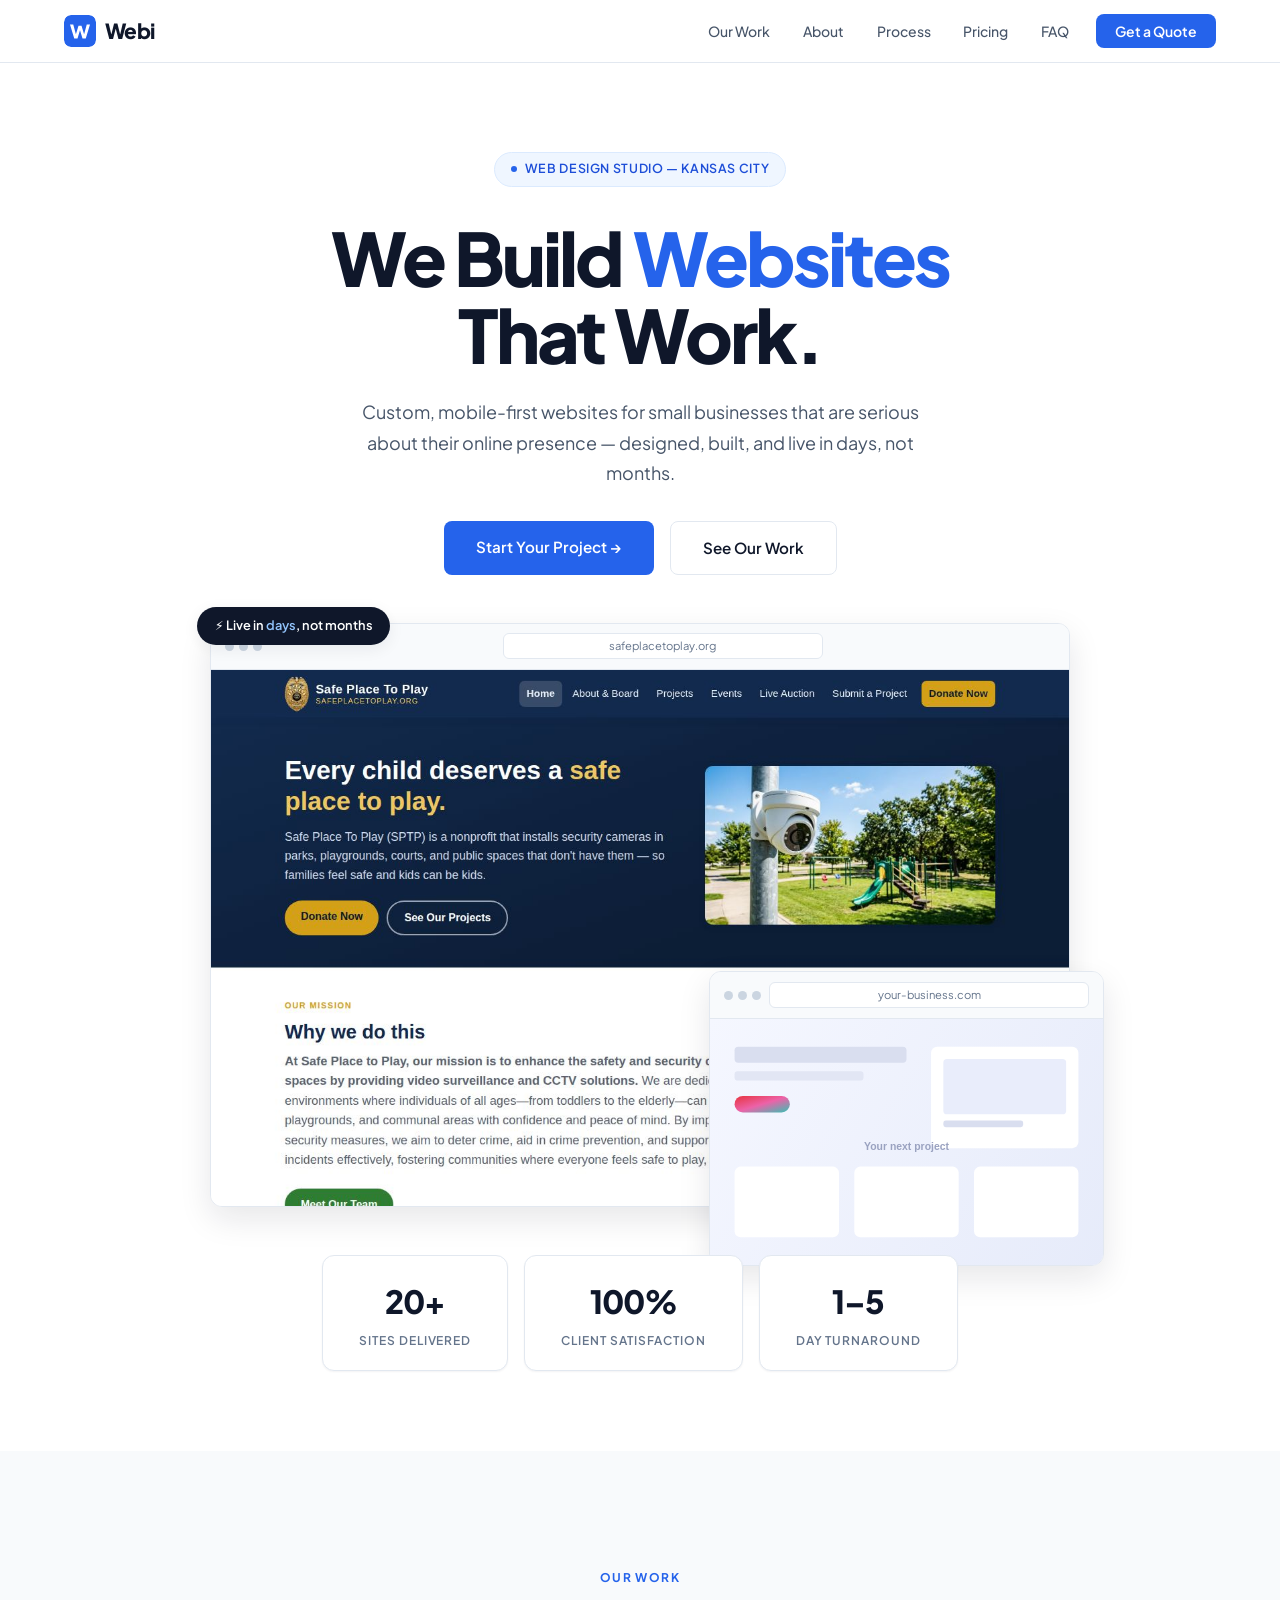
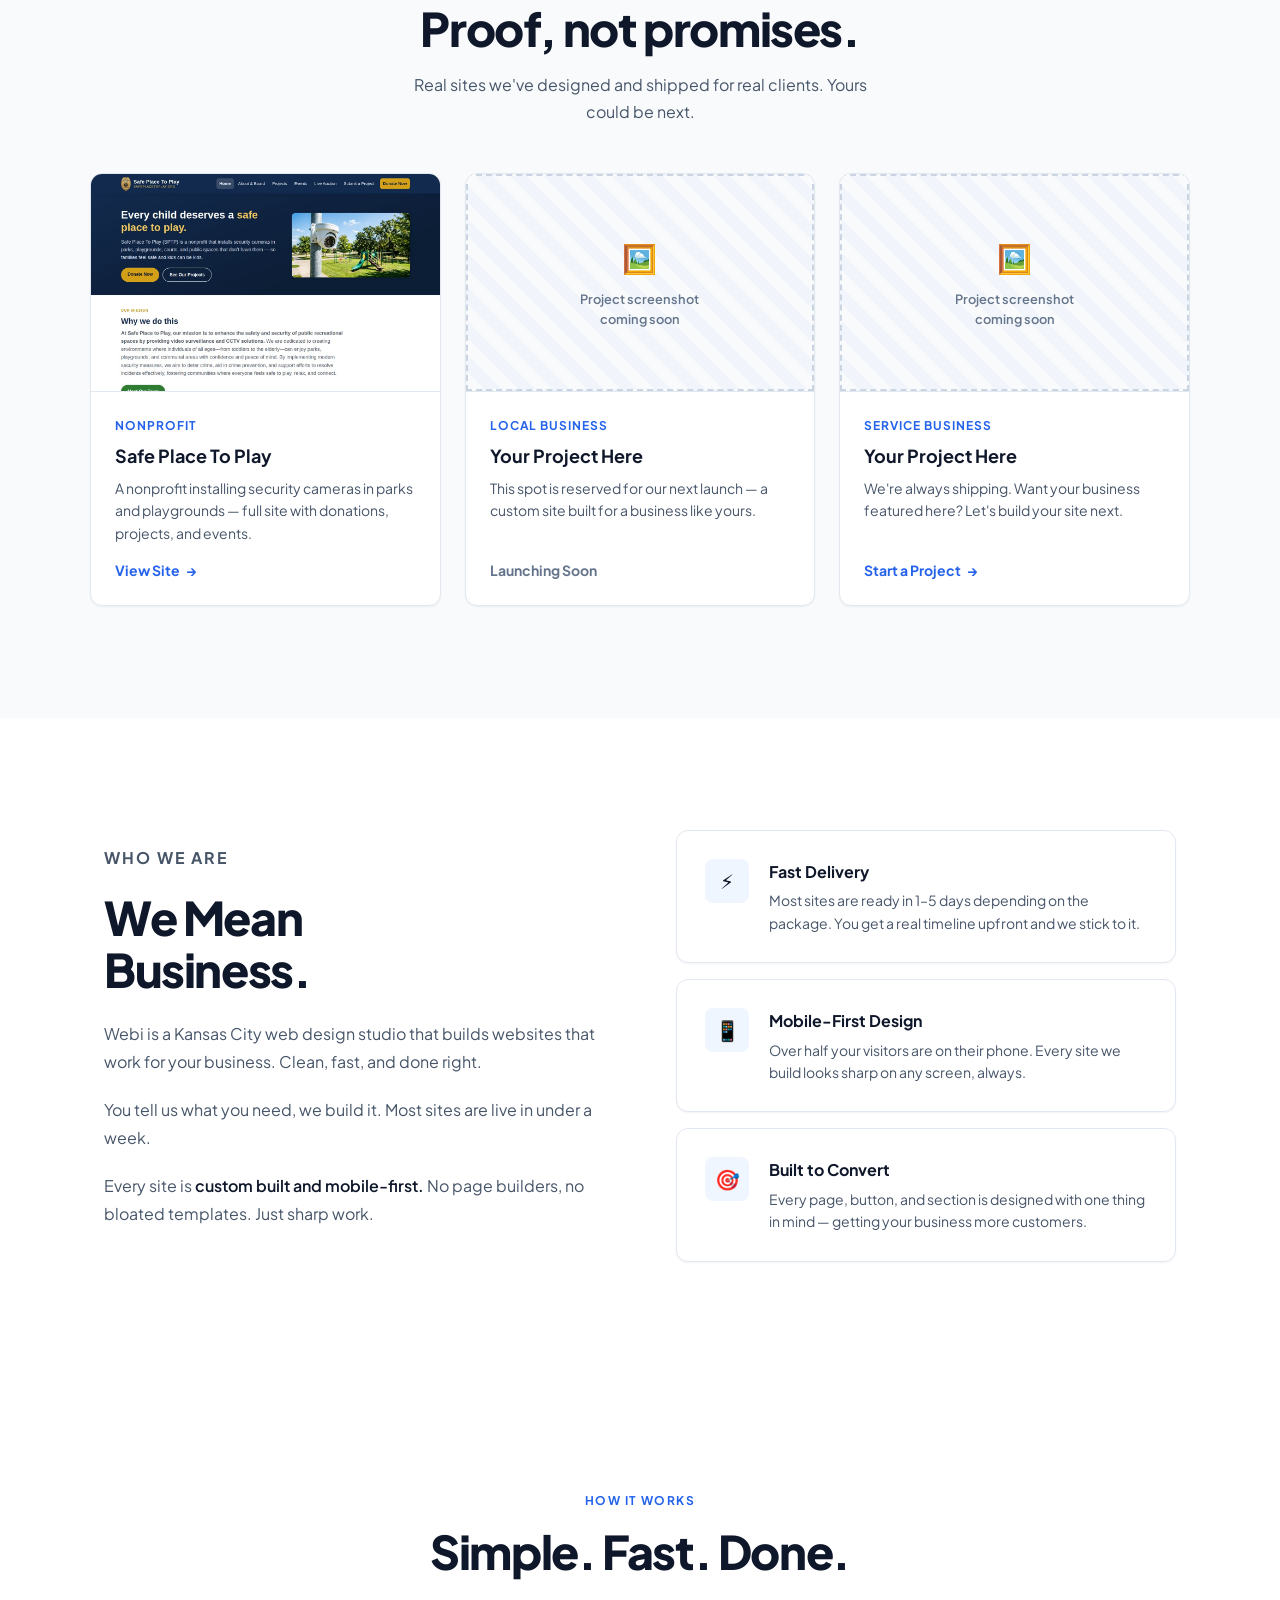
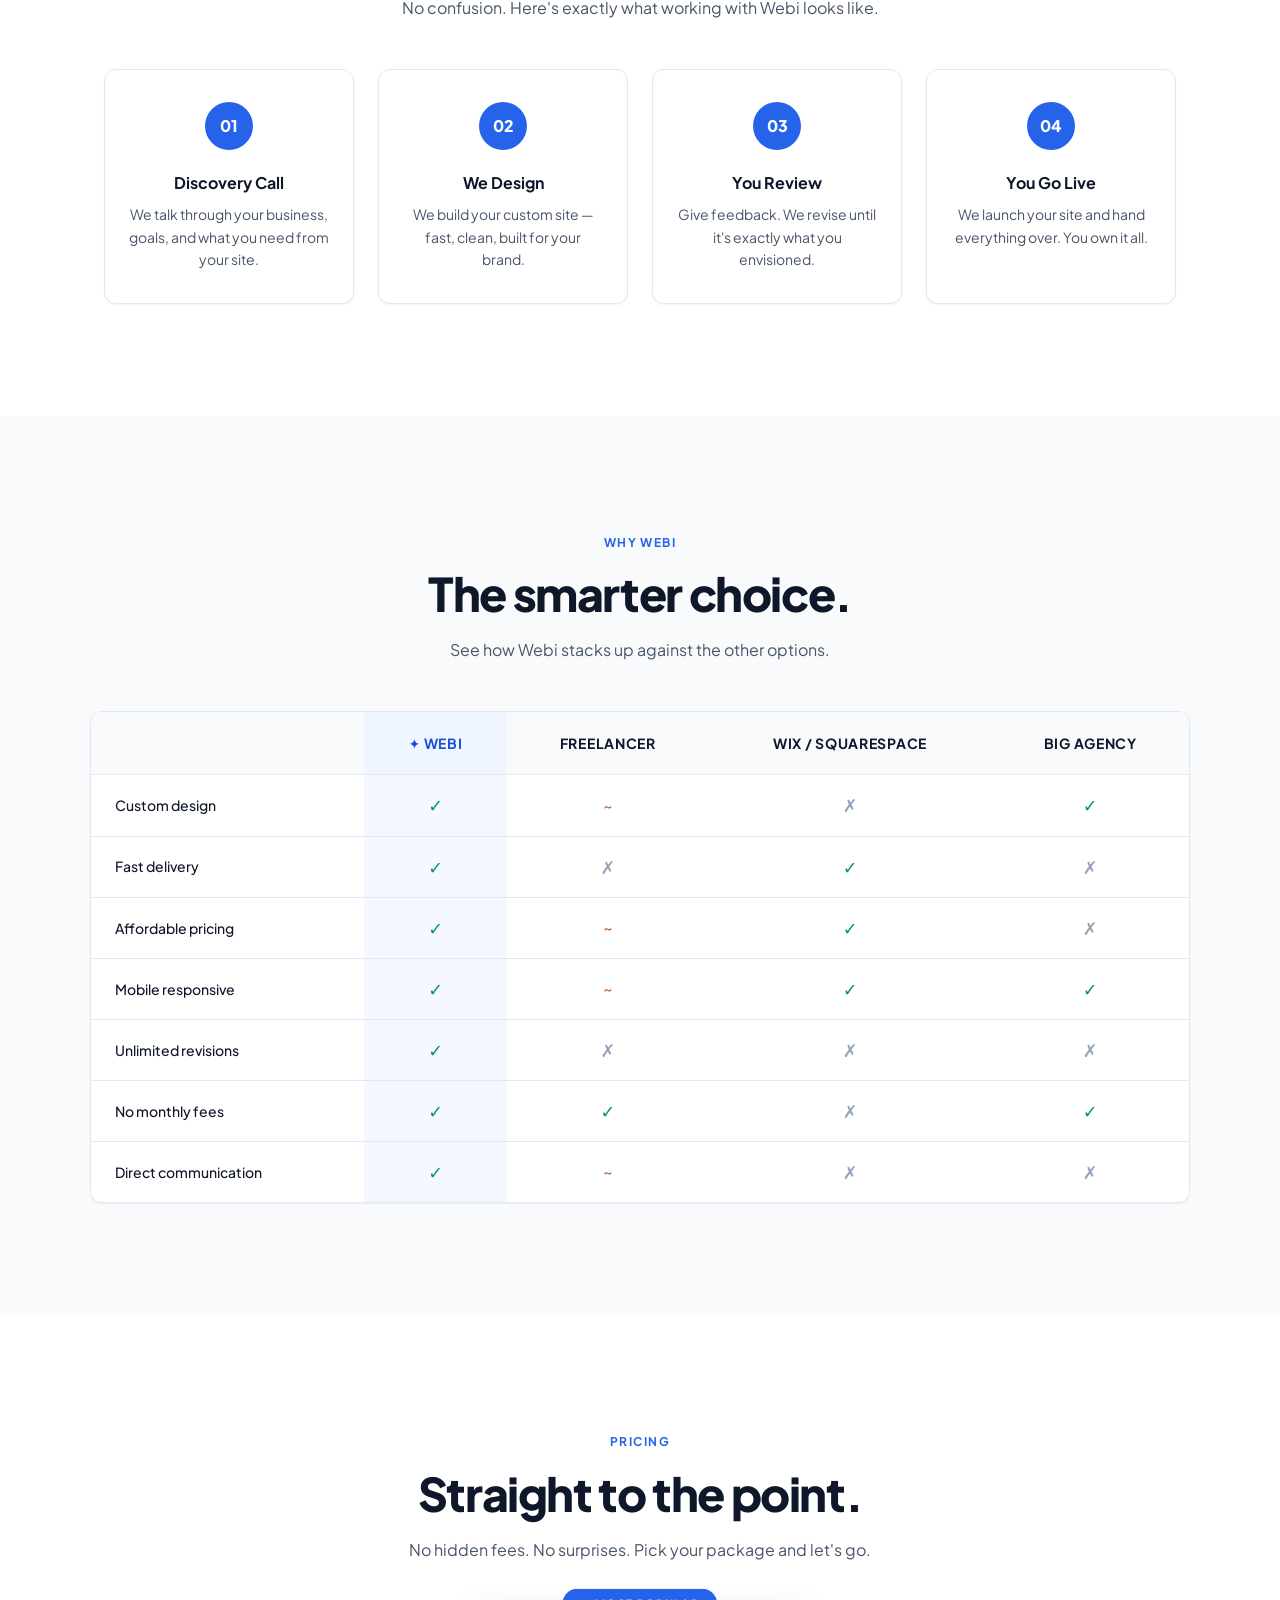
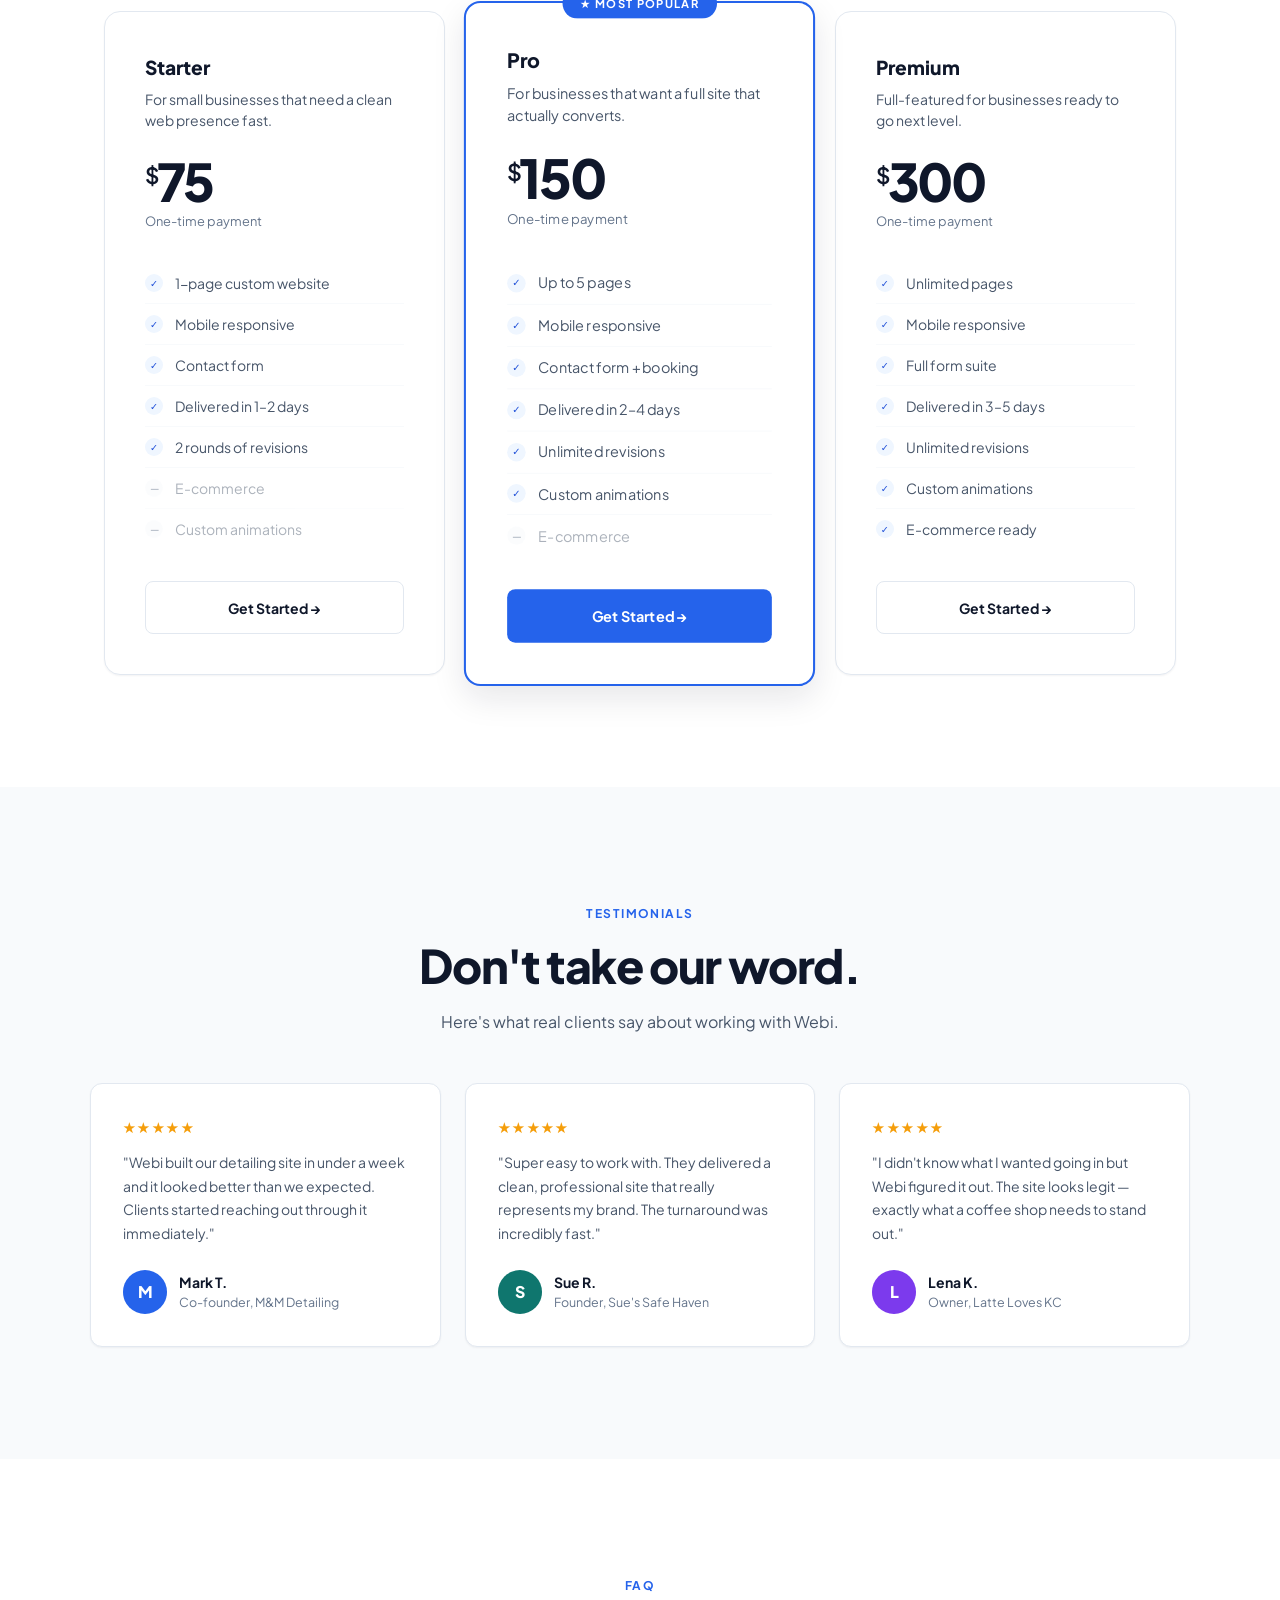
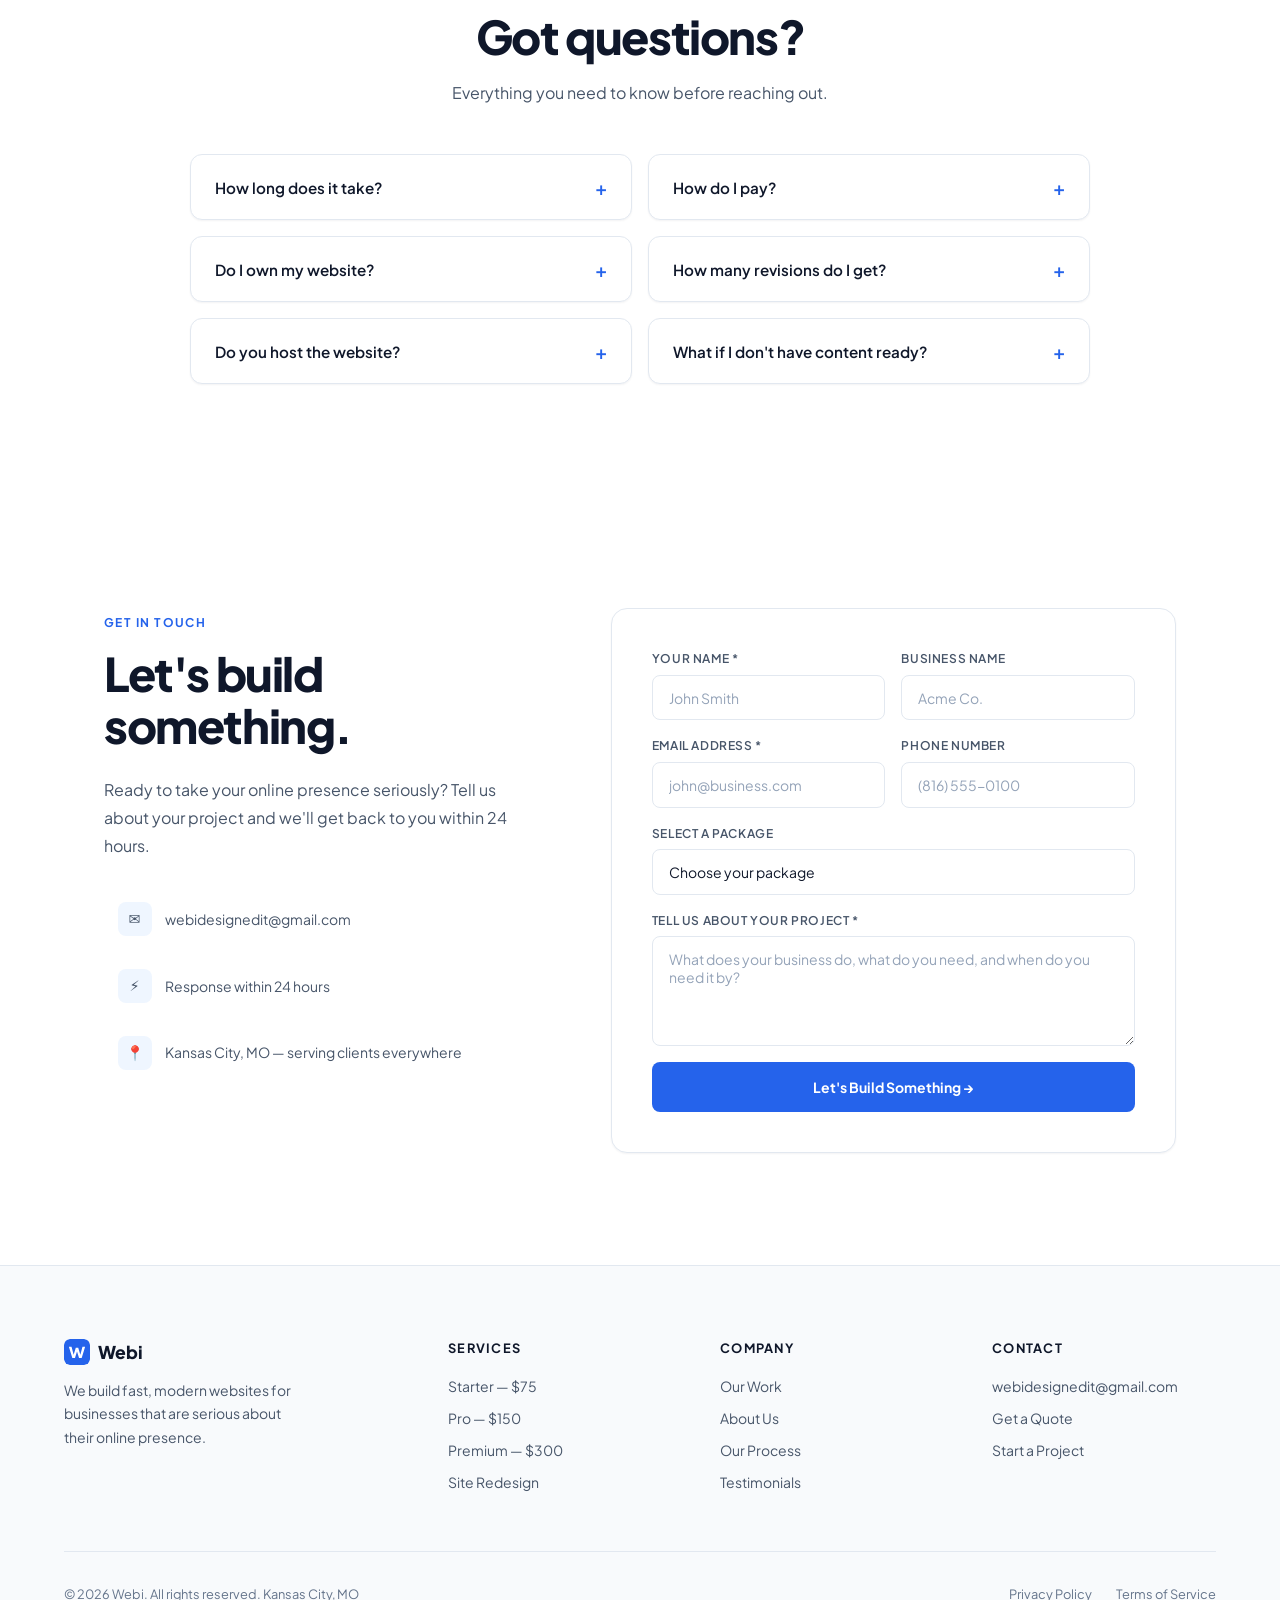
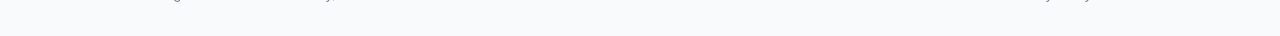
==== index.html @ 4ece7ce5 "Reskin: clean minimal light theme with blue accent Replace the pastel glassmorphism look per owner f" ====
<!DOCTYPE html>
<html lang="en">
<head>
<meta charset="UTF-8">
<meta name="viewport" content="width=device-width, initial-scale=1.0">
<title>Webi — Kansas City Web Design | Custom Websites in Days, Not Months</title>
<meta name="description" content="Webi builds fast, custom, mobile-first websites for small businesses. Kansas City based, serving clients everywhere. Sites from $75, delivered in as little as 1–2 days.">
<link rel="canonical" href="https://webi.it.com/">

<!-- Open Graph -->
<meta property="og:type" content="website">
<meta property="og:site_name" content="Webi">
<meta property="og:title" content="Webi — Kansas City Web Design">
<meta property="og:description" content="Fast, custom, mobile-first websites for small businesses. Delivered in days, not months.">
<meta property="og:url" content="https://webi.it.com/">
<meta property="og:image" content="https://webi.it.com/assets/og-image.png">
<meta property="og:image:width" content="1200">
<meta property="og:image:height" content="630">

<!-- Twitter -->
<meta name="twitter:card" content="summary_large_image">
<meta name="twitter:title" content="Webi — Kansas City Web Design">
<meta name="twitter:description" content="Fast, custom, mobile-first websites for small businesses. Delivered in days, not months.">
<meta name="twitter:image" content="https://webi.it.com/assets/og-image.png">

<meta name="theme-color" content="#2563eb">
<link rel="icon" type="image/svg+xml" href="assets/favicon.svg">
<link rel="apple-touch-icon" href="assets/apple-touch-icon.png">

<link rel="preconnect" href="https://fonts.googleapis.com">
<link rel="preconnect" href="https://fonts.gstatic.com" crossorigin>
<link href="https://fonts.googleapis.com/css2?family=Plus+Jakarta+Sans:wght@400;500;600;700;800&display=swap" rel="stylesheet">
<link rel="stylesheet" href="css/style.css?v=3.0.0">

<script type="application/ld+json">
{
  "@context": "https://schema.org",
  "@type": "ProfessionalService",
  "name": "Webi",
  "description": "Custom web design for small businesses. Fast, mobile-first websites delivered in days.",
  "url": "https://webi.it.com",
  "email": "webidesignedit@gmail.com",
  "address": { "@type": "PostalAddress", "addressLocality": "Kansas City", "addressRegion": "MO", "addressCountry": "US" },
  "priceRange": "$75–$300"
}
</script>
</head>
<body>
<a class="skip-link" href="#main">Skip to content</a>

<nav aria-label="Main navigation">
  <a href="#" class="nav-logo-wrap" aria-label="Webi — home">
    <img src="assets/favicon.svg" alt="" class="nav-logo-icon" width="34" height="34">
    <span class="nav-logo-text">Webi</span>
  </a>
  <button class="nav-toggle" aria-expanded="false" aria-controls="nav-links" aria-label="Toggle menu">
    <span></span><span></span><span></span>
  </button>
  <ul class="nav-links" id="nav-links">
    <li><a href="#work">Our Work</a></li>
    <li><a href="#about">About</a></li>
    <li><a href="#process">Process</a></li>
    <li><a href="#pricing">Pricing</a></li>
    <li><a href="#faq">FAQ</a></li>
    <li><a href="#contact" class="nav-cta">Get a Quote</a></li>
  </ul>
</nav>

<main id="main">
<section class="hero container">
  <p class="hero-eyebrow"><span class="eyebrow-dot" aria-hidden="true"></span>Web Design Studio — Kansas City</p>
  <h1>We Build <span class="gradient-text">Websites</span><br>That Work.</h1>
  <p class="hero-sub">Custom, mobile-first websites for small businesses that are serious about their online presence — designed, built, and live in days, not months.</p>
  <div class="hero-actions">
    <a href="#contact" class="btn-gradient">Start Your Project →</a>
    <a href="#work" class="btn-glass">See Our Work</a>
  </div>

  <div class="hero-visual">
    <span class="hero-chip">⚡ Live in <span class="chip-accent">days</span>, not months</span>
    <div class="browser-frame">
      <div class="browser-bar" aria-hidden="true">
        <div class="browser-dots"><span></span><span></span><span></span></div>
        <div class="browser-url">safeplacetoplay.org</div>
      </div>
      <img src="assets/work-safeplacetoplay.jpg" alt="Homepage of safeplacetoplay.org, a nonprofit website designed by Webi" width="1280" height="800" fetchpriority="high">
    </div>
    <div class="hero-frame-back" aria-hidden="true">
      <div class="browser-frame">
        <div class="browser-bar">
          <div class="browser-dots"><span></span><span></span><span></span></div>
          <div class="browser-url">your-business.com</div>
        </div>
        <!-- PLACEHOLDER: replace with a screenshot of another site you built (assets/work-2.jpg) -->
        <img src="assets/work-placeholder.svg" alt="" width="1280" height="800">
      </div>
    </div>
  </div>

  <div class="hero-stats">
    <div class="stat-glass glass-card"><div class="stat-num" data-target="20" data-suffix="+">20+</div><div class="stat-label">Sites Delivered</div></div>
    <div class="stat-glass glass-card"><div class="stat-num" data-target="100" data-suffix="%">100%</div><div class="stat-label">Client Satisfaction</div></div>
    <div class="stat-glass glass-card"><div class="stat-num" data-target="5" data-prefix="1–" data-suffix="">1–5</div><div class="stat-label">Day Turnaround</div></div>
  </div>
</section>

<section class="container" id="work">
  <div class="section-head reveal">
    <p class="section-tag">Our Work</p>
    <h2 class="section-title">Proof, not promises.</h2>
    <p class="section-sub">Real sites we've designed and shipped for real clients. Yours could be next.</p>
  </div>
  <div class="work-grid">
    <article class="work-card glass-card reveal">
      <div class="work-thumb">
        <img src="assets/work-safeplacetoplay.jpg" alt="Screenshot of the Safe Place To Play homepage" loading="lazy" width="1280" height="800">
      </div>
      <div class="work-body">
        <p class="work-type">Nonprofit</p>
        <h3 class="work-name">Safe Place To Play</h3>
        <p class="work-desc">A nonprofit installing security cameras in parks and playgrounds — full site with donations, projects, and events.</p>
        <a class="work-link" href="https://safeplacetoplay.org" target="_blank" rel="noopener">View Site <span aria-hidden="true">→</span></a>
      </div>
    </article>

    <!-- ============================================================
         PLACEHOLDER PROJECT CARD #1
         To publish: 1) save a screenshot as assets/work-2.jpg
                     2) swap the .work-thumb-placeholder div for:
                        <img src="assets/work-2.jpg" alt="Screenshot of PROJECT NAME homepage" loading="lazy">
                     3) fill in the name, description, and link below
         ============================================================ -->
    <article class="work-card glass-card reveal reveal-delay-1">
      <div class="work-thumb">
        <div class="work-thumb-placeholder">
          <span class="ph-icon" aria-hidden="true">🖼️</span>
          <span>Project screenshot<br>coming soon</span>
        </div>
      </div>
      <div class="work-body">
        <p class="work-type">Local Business</p>
        <h3 class="work-name">Your Project Here</h3>
        <p class="work-desc">This spot is reserved for our next launch — a custom site built for a business like yours.</p>
        <span class="work-link disabled">Launching Soon</span>
      </div>
    </article>

    <!-- ============================================================
         PLACEHOLDER PROJECT CARD #2 — same steps as above (assets/work-3.jpg)
         ============================================================ -->
    <article class="work-card glass-card reveal reveal-delay-2">
      <div class="work-thumb">
        <div class="work-thumb-placeholder">
          <span class="ph-icon" aria-hidden="true">🖼️</span>
          <span>Project screenshot<br>coming soon</span>
        </div>
      </div>
      <div class="work-body">
        <p class="work-type">Service Business</p>
        <h3 class="work-name">Your Project Here</h3>
        <p class="work-desc">We're always shipping. Want your business featured here? Let's build your site next.</p>
        <a class="work-link" href="#contact">Start a Project <span aria-hidden="true">→</span></a>
      </div>
    </article>
  </div>
</section>

<section class="container" id="about">
  <div class="about-grid">
    <div class="about-text reveal">
      <div class="section-head-left">
        <p class="section-tag">Who We Are</p>
        <h2 class="section-title">We Mean<br>Business.</h2>
      </div>
      <p>Webi is a Kansas City web design studio that builds websites that work for your business. Clean, fast, and done right.</p>
      <p>You tell us what you need, we build it. Most sites are live in under a week.</p>
      <p>Every site is <strong>custom built and mobile-first.</strong> No page builders, no bloated templates. Just sharp work.</p>
    </div>
    <div class="about-cards">
      <div class="about-card glass-card reveal">
        <div class="about-card-icon icon-red" aria-hidden="true">⚡</div>
        <div><h3>Fast Delivery</h3><p>Most sites are ready in 1–5 days depending on the package. You get a real timeline upfront and we stick to it.</p></div>
      </div>
      <div class="about-card glass-card reveal reveal-delay-1">
        <div class="about-card-icon icon-teal" aria-hidden="true">📱</div>
        <div><h3>Mobile-First Design</h3><p>Over half your visitors are on their phone. Every site we build looks sharp on any screen, always.</p></div>
      </div>
      <div class="about-card glass-card reveal reveal-delay-2">
        <div class="about-card-icon icon-pink" aria-hidden="true">🎯</div>
        <div><h3>Built to Convert</h3><p>Every page, button, and section is designed with one thing in mind — getting your business more customers.</p></div>
      </div>
    </div>
  </div>
</section>

<section class="container" id="process">
  <div class="section-head reveal">
    <p class="section-tag">How It Works</p>
    <h2 class="section-title">Simple. Fast. Done.</h2>
    <p class="section-sub">No confusion. Here's exactly what working with Webi looks like.</p>
  </div>
  <div class="process-steps">
    <div class="process-step glass-card reveal"><div class="process-num" aria-hidden="true">01</div><h3>Discovery Call</h3><p>We talk through your business, goals, and what you need from your site.</p></div>
    <div class="process-step glass-card reveal reveal-delay-1"><div class="process-num" aria-hidden="true">02</div><h3>We Design</h3><p>We build your custom site — fast, clean, built for your brand.</p></div>
    <div class="process-step glass-card reveal reveal-delay-2"><div class="process-num" aria-hidden="true">03</div><h3>You Review</h3><p>Give feedback. We revise until it's exactly what you envisioned.</p></div>
    <div class="process-step glass-card reveal reveal-delay-3"><div class="process-num" aria-hidden="true">04</div><h3>You Go Live</h3><p>We launch your site and hand everything over. You own it all.</p></div>
  </div>
</section>

<section class="container" id="why">
  <div class="section-head reveal">
    <p class="section-tag">Why Webi</p>
    <h2 class="section-title">The smarter choice.</h2>
    <p class="section-sub">See how Webi stacks up against the other options.</p>
  </div>
  <div class="why-table-wrap glass-card reveal">
    <table class="why-table">
      <caption class="visually-hidden">Comparison of Webi against freelancers, website builders, and big agencies</caption>
      <thead><tr><th scope="col"><span class="visually-hidden">Feature</span></th><th scope="col" class="highlight">✦ Webi</th><th scope="col">Freelancer</th><th scope="col">Wix / Squarespace</th><th scope="col">Big Agency</th></tr></thead>
      <tbody>
        <tr><td>Custom design</td><td class="highlight"><span class="check-yes" aria-label="Yes">✓</span></td><td><span class="check-maybe" aria-label="Sometimes">~</span></td><td><span class="check-no" aria-label="No">✗</span></td><td><span class="check-yes" aria-label="Yes">✓</span></td></tr>
        <tr><td>Fast delivery</td><td class="highlight"><span class="check-yes" aria-label="Yes">✓</span></td><td><span class="check-no" aria-label="No">✗</span></td><td><span class="check-yes" aria-label="Yes">✓</span></td><td><span class="check-no" aria-label="No">✗</span></td></tr>
        <tr><td>Affordable pricing</td><td class="highlight"><span class="check-yes" aria-label="Yes">✓</span></td><td><span class="check-maybe" aria-label="Sometimes">~</span></td><td><span class="check-yes" aria-label="Yes">✓</span></td><td><span class="check-no" aria-label="No">✗</span></td></tr>
        <tr><td>Mobile responsive</td><td class="highlight"><span class="check-yes" aria-label="Yes">✓</span></td><td><span class="check-maybe" aria-label="Sometimes">~</span></td><td><span class="check-yes" aria-label="Yes">✓</span></td><td><span class="check-yes" aria-label="Yes">✓</span></td></tr>
        <tr><td>Unlimited revisions</td><td class="highlight"><span class="check-yes" aria-label="Yes">✓</span></td><td><span class="check-no" aria-label="No">✗</span></td><td><span class="check-no" aria-label="No">✗</span></td><td><span class="check-no" aria-label="No">✗</span></td></tr>
        <tr><td>No monthly fees</td><td class="highlight"><span class="check-yes" aria-label="Yes">✓</span></td><td><span class="check-yes" aria-label="Yes">✓</span></td><td><span class="check-no" aria-label="No">✗</span></td><td><span class="check-yes" aria-label="Yes">✓</span></td></tr>
        <tr><td>Direct communication</td><td class="highlight"><span class="check-yes" aria-label="Yes">✓</span></td><td><span class="check-maybe" aria-label="Sometimes">~</span></td><td><span class="check-no" aria-label="No">✗</span></td><td><span class="check-no" aria-label="No">✗</span></td></tr>
      </tbody>
    </table>
  </div>
</section>

<section class="container" id="pricing">
  <div class="section-head reveal">
    <p class="section-tag">Pricing</p>
    <h2 class="section-title">Straight to the point.</h2>
    <p class="section-sub">No hidden fees. No surprises. Pick your package and let's go.</p>
  </div>
  <div class="pricing-grid">
    <div class="pricing-card glass-card reveal">
      <h3 class="pricing-name">Starter</h3>
      <p class="pricing-desc">For small businesses that need a clean web presence fast.</p>
      <div class="pricing-price"><sup>$</sup>75</div>
      <div class="pricing-billing">One-time payment</div>
      <ul class="pricing-features">
        <li><span class="check" aria-hidden="true">✓</span>1-page custom website</li>
        <li><span class="check" aria-hidden="true">✓</span>Mobile responsive</li>
        <li><span class="check" aria-hidden="true">✓</span>Contact form</li>
        <li><span class="check" aria-hidden="true">✓</span>Delivered in 1–2 days</li>
        <li><span class="check" aria-hidden="true">✓</span>2 rounds of revisions</li>
        <li class="dim"><span class="check" aria-hidden="true">—</span>E-commerce</li>
        <li class="dim"><span class="check" aria-hidden="true">—</span>Custom animations</li>
      </ul>
      <a href="#contact" class="pricing-btn pricing-btn-outline">Get Started →</a>
    </div>
    <div class="pricing-card featured glass-card reveal reveal-delay-1">
      <div class="pricing-badge">★ Most Popular</div>
      <h3 class="pricing-name">Pro</h3>
      <p class="pricing-desc">For businesses that want a full site that actually converts.</p>
      <div class="pricing-price"><sup>$</sup>150</div>
      <div class="pricing-billing">One-time payment</div>
      <ul class="pricing-features">
        <li><span class="check" aria-hidden="true">✓</span>Up to 5 pages</li>
        <li><span class="check" aria-hidden="true">✓</span>Mobile responsive</li>
        <li><span class="check" aria-hidden="true">✓</span>Contact form + booking</li>
        <li><span class="check" aria-hidden="true">✓</span>Delivered in 2–4 days</li>
        <li><span class="check" aria-hidden="true">✓</span>Unlimited revisions</li>
        <li><span class="check" aria-hidden="true">✓</span>Custom animations</li>
        <li class="dim"><span class="check" aria-hidden="true">—</span>E-commerce</li>
      </ul>
      <a href="#contact" class="pricing-btn pricing-btn-filled">Get Started →</a>
    </div>
    <div class="pricing-card glass-card reveal reveal-delay-2">
      <h3 class="pricing-name">Premium</h3>
      <p class="pricing-desc">Full-featured for businesses ready to go next level.</p>
      <div class="pricing-price"><sup>$</sup>300</div>
      <div class="pricing-billing">One-time payment</div>
      <ul class="pricing-features">
        <li><span class="check" aria-hidden="true">✓</span>Unlimited pages</li>
        <li><span class="check" aria-hidden="true">✓</span>Mobile responsive</li>
        <li><span class="check" aria-hidden="true">✓</span>Full form suite</li>
        <li><span class="check" aria-hidden="true">✓</span>Delivered in 3–5 days</li>
        <li><span class="check" aria-hidden="true">✓</span>Unlimited revisions</li>
        <li><span class="check" aria-hidden="true">✓</span>Custom animations</li>
        <li><span class="check" aria-hidden="true">✓</span>E-commerce ready</li>
      </ul>
      <a href="#contact" class="pricing-btn pricing-btn-outline">Get Started →</a>
    </div>
  </div>
</section>

<section class="container" id="testimonials">
  <div class="section-head reveal">
    <p class="section-tag">Testimonials</p>
    <h2 class="section-title">Don't take our word.</h2>
    <p class="section-sub">Here's what real clients say about working with Webi.</p>
  </div>
  <div class="testimonials-grid">
    <figure class="testimonial-card glass-card reveal">
      <div class="stars" aria-label="5 out of 5 stars"><span class="star" aria-hidden="true">★★★★★</span></div>
      <blockquote class="testimonial-text">"Webi built our detailing site in under a week and it looked better than we expected. Clients started reaching out through it immediately."</blockquote>
      <figcaption class="testimonial-author">
        <div class="t-avatar av-1" aria-hidden="true">M</div>
        <div><div class="t-name">Mark T.</div><div class="t-role">Co-founder, M&amp;M Detailing</div></div>
      </figcaption>
    </figure>
    <figure class="testimonial-card glass-card reveal reveal-delay-1">
      <div class="stars" aria-label="5 out of 5 stars"><span class="star" aria-hidden="true">★★★★★</span></div>
      <blockquote class="testimonial-text">"Super easy to work with. They delivered a clean, professional site that really represents my brand. The turnaround was incredibly fast."</blockquote>
      <figcaption class="testimonial-author">
        <div class="t-avatar av-2" aria-hidden="true">S</div>
        <div><div class="t-name">Sue R.</div><div class="t-role">Founder, Sue's Safe Haven</div></div>
      </figcaption>
    </figure>
    <figure class="testimonial-card glass-card reveal reveal-delay-2">
      <div class="stars" aria-label="5 out of 5 stars"><span class="star" aria-hidden="true">★★★★★</span></div>
      <blockquote class="testimonial-text">"I didn't know what I wanted going in but Webi figured it out. The site looks legit — exactly what a coffee shop needs to stand out."</blockquote>
      <figcaption class="testimonial-author">
        <div class="t-avatar av-3" aria-hidden="true">L</div>
        <div><div class="t-name">Lena K.</div><div class="t-role">Owner, Latte Loves KC</div></div>
      </figcaption>
    </figure>
  </div>
</section>

<section class="faq container" id="faq">
  <div class="section-head reveal">
    <p class="section-tag">FAQ</p>
    <h2 class="section-title">Got questions?</h2>
    <p class="section-sub">Everything you need to know before reaching out.</p>
  </div>
  <div class="faq-grid">
    <div class="faq-item glass-card reveal">
      <button class="faq-q" aria-expanded="false">How long does it take? <span class="faq-icon" aria-hidden="true">+</span></button>
      <div class="faq-a">Starter is done in 1–2 days, Pro in 2–4 days, and Premium in 3–5 days. Fast turnaround is one of the main reasons clients choose us.</div>
    </div>
    <div class="faq-item glass-card reveal">
      <button class="faq-q" aria-expanded="false">How do I pay? <span class="faq-icon" aria-hidden="true">+</span></button>
      <div class="faq-a">We accept all major cards, PayPal, Cash App, and Venmo. Payment is due upfront for Starter and split 50/50 for Pro and Premium packages.</div>
    </div>
    <div class="faq-item glass-card reveal">
      <button class="faq-q" aria-expanded="false">Do I own my website? <span class="faq-icon" aria-hidden="true">+</span></button>
      <div class="faq-a">Yes, 100%. Once delivered you own everything — the code, the domain, all of it. There are no ongoing fees from us unless you choose to add hosting support.</div>
    </div>
    <div class="faq-item glass-card reveal">
      <button class="faq-q" aria-expanded="false">How many revisions do I get? <span class="faq-icon" aria-hidden="true">+</span></button>
      <div class="faq-a">Starter includes 2 rounds of revisions. Pro and Premium include unlimited revisions until you're happy. We won't stop until it's exactly what you envisioned.</div>
    </div>
    <div class="faq-item glass-card reveal">
      <button class="faq-q" aria-expanded="false">Do you host the website? <span class="faq-icon" aria-hidden="true">+</span></button>
      <div class="faq-a">We don't host by default but we'll help you set up free hosting on GitHub Pages or Netlify. We can also manage hosting for you as an add-on service.</div>
    </div>
    <div class="faq-item glass-card reveal">
      <button class="faq-q" aria-expanded="false">What if I don't have content ready? <span class="faq-icon" aria-hidden="true">+</span></button>
      <div class="faq-a">No problem. We can write basic copy for your site as part of the project. Just tell us about your business and we'll handle the words.</div>
    </div>
  </div>
</section>

<section class="contact container" id="contact">
  <div class="contact-grid">
    <div class="contact-info reveal">
      <div class="section-head-left">
        <p class="section-tag">Get In Touch</p>
        <h2 class="section-title">Let's build<br>something.</h2>
      </div>
      <p>Ready to take your online presence seriously? Tell us about your project and we'll get back to you within 24 hours.</p>
      <a class="contact-detail" href="mailto:webidesignedit@gmail.com"><span class="contact-detail-icon" aria-hidden="true">✉️</span>webidesignedit@gmail.com</a>
      <div class="contact-detail"><span class="contact-detail-icon" aria-hidden="true">⚡</span>Response within 24 hours</div>
      <div class="contact-detail"><span class="contact-detail-icon" aria-hidden="true">📍</span>Kansas City, MO — serving clients everywhere</div>
    </div>
    <div class="form-glass-wrap glass-card reveal reveal-delay-1">
      <form class="form" id="contact-form" action="https://formsubmit.co/Ovomarcus08@gmail.com" method="POST" novalidate>
        <input type="hidden" name="_subject" value="New project inquiry — webi.it.com">
        <input type="hidden" name="_template" value="table">
        <input type="hidden" name="_captcha" value="false">
        <!-- Honeypot spam trap: hidden from humans, bots fill it in -->
        <div class="hp-field" aria-hidden="true">
          <label for="hp-input">Leave this field empty</label>
          <input type="text" name="_honey" id="hp-input" tabindex="-1" autocomplete="off">
        </div>
        <div class="form-row">
          <div class="form-group">
            <label for="f-name">Your Name *</label>
            <input type="text" id="f-name" name="name" placeholder="John Smith" autocomplete="name" required>
            <span class="form-error" role="alert"></span>
          </div>
          <div class="form-group">
            <label for="f-business">Business Name</label>
            <input type="text" id="f-business" name="business" placeholder="Acme Co." autocomplete="organization">
          </div>
        </div>
        <div class="form-row">
          <div class="form-group">
            <label for="f-email">Email Address *</label>
            <input type="email" id="f-email" name="email" placeholder="john@business.com" autocomplete="email" required>
            <span class="form-error" role="alert"></span>
          </div>
          <div class="form-group">
            <label for="f-phone">Phone Number</label>
            <input type="tel" id="f-phone" name="phone" placeholder="(816) 555-0100" autocomplete="tel">
          </div>
        </div>
        <div class="form-group">
          <label for="f-package">Select a package</label>
          <select id="f-package" name="package">
            <option value="" disabled selected>Choose your package</option>
            <option>Starter — $75</option>
            <option>Pro — $150</option>
            <option>Premium — $300</option>
            <option>Redesign Existing Site</option>
            <option>Not Sure Yet</option>
          </select>
        </div>
        <div class="form-group">
          <label for="f-message">Tell us about your project *</label>
          <textarea id="f-message" name="message" placeholder="What does your business do, what do you need, and when do you need it by?" required></textarea>
          <span class="form-error" role="alert"></span>
        </div>
        <div class="form-status" id="form-status" role="status" tabindex="-1"></div>
        <button type="submit" class="form-submit">Let's Build Something →</button>
      </form>
    </div>
  </div>
</section>
</main>

<footer>
  <div class="footer-inner">
    <div class="footer-grid">
      <div class="footer-brand">
        <a href="#" class="footer-logo-wrap" aria-label="Webi — back to top">
          <img src="assets/favicon.svg" alt="" class="footer-logo-icon" width="28" height="28">
          <span class="footer-logo-text">Webi</span>
        </a>
        <p>We build fast, modern websites for businesses that are serious about their online presence.</p>
      </div>
      <div class="footer-col">
        <h4>Services</h4>
        <a href="#pricing">Starter — $75</a>
        <a href="#pricing">Pro — $150</a>
        <a href="#pricing">Premium — $300</a>
        <a href="#contact">Site Redesign</a>
      </div>
      <div class="footer-col">
        <h4>Company</h4>
        <a href="#work">Our Work</a>
        <a href="#about">About Us</a>
        <a href="#process">Our Process</a>
        <a href="#testimonials">Testimonials</a>
      </div>
      <div class="footer-col">
        <h4>Contact</h4>
        <a href="mailto:webidesignedit@gmail.com">webidesignedit@gmail.com</a>
        <a href="#contact">Get a Quote</a>
        <a href="#contact">Start a Project</a>
      </div>
    </div>
    <div class="footer-bottom">
      <p>© 2026 Webi. All rights reserved. Kansas City, MO</p>
      <div class="footer-bottom-links">
        <a href="privacy.html">Privacy Policy</a>
        <a href="terms.html">Terms of Service</a>
      </div>
    </div>
  </div>
</footer>

<script src="js/main.js?v=3.0.0" defer></script>
</body>
</html>
---- css/style.css ----
/* ==========================================================================
   Webi — Design System & Site Styles
   Clean, minimal, light. One accent color, generous whitespace.
   ========================================================================== */

:root {
  /* Color palette */
  --primary: #2563eb;
  --primary-dark: #1d4ed8;
  --primary-tint: #eff6ff;
  --success: #059669;

  --bg: #ffffff;
  --bg-alt: #f8fafc;
  --surface: #ffffff;
  --border: #e2e8f0;
  --ink: #0f172a;
  --ink-soft: #475569;
  --ink-muted: #64748b;

  /* Type scale */
  --text-xs: 0.75rem;
  --text-sm: 0.875rem;
  --text-base: 1rem;
  --text-lg: 1.125rem;
  --text-xl: clamp(1.25rem, 2vw, 1.5rem);
  --text-2xl: clamp(1.75rem, 3vw, 2.25rem);
  --text-3xl: clamp(2rem, 4vw, 2.9rem);
  --text-hero: clamp(2.6rem, 6.5vw, 4.6rem);

  /* Spacing scale */
  --space-1: 0.25rem;
  --space-2: 0.5rem;
  --space-3: 1rem;
  --space-4: 1.5rem;
  --space-5: 2rem;
  --space-6: 3rem;
  --space-7: 4.5rem;
  --space-8: 7rem;

  /* Radii */
  --radius-sm: 8px;
  --radius: 12px;
  --radius-lg: 16px;
  --radius-pill: 100px;

  /* Shadows — kept quiet on purpose */
  --shadow-sm: 0 1px 2px rgba(15, 23, 42, 0.05);
  --shadow-md: 0 4px 16px rgba(15, 23, 42, 0.07);
  --shadow-lg: 0 12px 32px rgba(15, 23, 42, 0.1);

  --font: 'Plus Jakarta Sans', system-ui, -apple-system, sans-serif;
}

*, *::before, *::after { box-sizing: border-box; margin: 0; padding: 0; }
html { scroll-behavior: smooth; overflow-x: clip; }
body {
  background: var(--bg);
  color: var(--ink);
  font-family: var(--font);
  font-weight: 400;
  line-height: 1.6;
  overflow-x: hidden;
  min-height: 100vh;
}
img { max-width: 100%; display: block; }

/* Skip link for keyboard users */
.skip-link {
  position: absolute; left: -9999px; top: 0; z-index: 999;
  background: var(--ink); color: #fff; padding: 0.75rem 1.25rem;
  border-radius: 0 0 var(--radius-sm) 0; text-decoration: none; font-weight: 600;
}
.skip-link:focus { left: 0; }

.visually-hidden {
  position: absolute; width: 1px; height: 1px; margin: -1px;
  clip-path: inset(50%); overflow: hidden; white-space: nowrap;
}

:focus-visible { outline: 3px solid var(--primary); outline-offset: 2px; border-radius: 4px; }

/* --------------------------------------------------------------------------
   Navigation
   -------------------------------------------------------------------------- */
nav {
  position: fixed; top: 0; left: 0; right: 0; z-index: 200;
  display: flex; align-items: center; justify-content: space-between;
  padding: 0.9rem 5%;
  background: rgba(255, 255, 255, 0.92);
  backdrop-filter: blur(12px);
  -webkit-backdrop-filter: blur(12px);
  border-bottom: 1px solid var(--border);
}
.nav-logo-wrap { display: flex; align-items: center; gap: 0.55rem; text-decoration: none; }
.nav-logo-icon { width: 32px; height: 32px; flex-shrink: 0; border-radius: 7px; }
.nav-logo-text { font-size: 1.3rem; font-weight: 800; letter-spacing: -0.03em; color: var(--ink); }
.nav-links { display: flex; align-items: center; gap: 0.25rem; list-style: none; }
.nav-links a {
  color: var(--ink-soft); text-decoration: none; font-size: var(--text-sm); font-weight: 500;
  padding: 0.45rem 0.9rem; border-radius: var(--radius-sm); transition: background 0.2s, color 0.2s;
}
.nav-links a:hover { background: var(--bg-alt); color: var(--ink); }
.nav-cta {
  background: var(--primary) !important; color: #fff !important;
  padding: 0.5rem 1.2rem !important; border-radius: var(--radius-sm) !important;
  font-weight: 600 !important; margin-left: 0.5rem;
  transition: background 0.2s !important;
}
.nav-cta:hover { background: var(--primary-dark) !important; }

.nav-toggle {
  display: none; background: none; border: none; width: 40px; height: 40px;
  border-radius: var(--radius-sm); cursor: pointer; flex-direction: column;
  align-items: center; justify-content: center; gap: 5px;
}
.nav-toggle span { display: block; width: 20px; height: 2px; background: var(--ink); border-radius: 2px; transition: transform 0.25s, opacity 0.25s; }
.nav-toggle[aria-expanded="true"] span:nth-child(1) { transform: translateY(7px) rotate(45deg); }
.nav-toggle[aria-expanded="true"] span:nth-child(2) { opacity: 0; }
.nav-toggle[aria-expanded="true"] span:nth-child(3) { transform: translateY(-7px) rotate(-45deg); }

/* --------------------------------------------------------------------------
   Layout & shared components
   -------------------------------------------------------------------------- */
.container { position: relative; z-index: 1; }
section { padding: var(--space-8) 5%; position: relative; z-index: 1; max-width: 1200px; margin: 0 auto; }

.section-head { text-align: center; margin-bottom: var(--space-6); }
.section-tag {
  display: inline-block; font-size: var(--text-xs); font-weight: 700;
  letter-spacing: 0.12em; text-transform: uppercase; margin-bottom: var(--space-3);
  color: var(--primary);
}
.section-title { font-size: var(--text-3xl); font-weight: 800; letter-spacing: -0.03em; line-height: 1.12; margin-bottom: var(--space-3); color: var(--ink); }
.section-sub { color: var(--ink-soft); font-size: var(--text-base); max-width: 480px; line-height: 1.7; margin: 0 auto; }

.glass-card {
  background: var(--surface);
  border: 1px solid var(--border);
  box-shadow: var(--shadow-sm);
  border-radius: var(--radius);
}

.btn-gradient, .btn-glass {
  display: inline-block; padding: 0.85rem 2rem; border-radius: var(--radius-sm);
  text-decoration: none; font-weight: 600; font-size: 0.95rem;
  transition: background 0.2s, border-color 0.2s, transform 0.2s, box-shadow 0.2s;
}
.btn-gradient { background: var(--primary); color: #fff; }
.btn-gradient:hover { background: var(--primary-dark); transform: translateY(-2px); box-shadow: var(--shadow-md); }
.btn-glass { background: var(--surface); border: 1px solid var(--border); color: var(--ink); }
.btn-glass:hover { border-color: #cbd5e1; background: var(--bg-alt); transform: translateY(-2px); }

/* Scroll-in reveal */
.reveal { opacity: 0; transform: translateY(24px); transition: opacity 0.6s ease, transform 0.6s ease; }
.reveal.in-view { opacity: 1; transform: none; }
.reveal-delay-1 { transition-delay: 0.1s; }
.reveal-delay-2 { transition-delay: 0.2s; }
.reveal-delay-3 { transition-delay: 0.3s; }

/* --------------------------------------------------------------------------
   Hero
   -------------------------------------------------------------------------- */
.hero {
  display: flex; align-items: center; flex-direction: column;
  justify-content: center; padding: 9.5rem 5% 5rem; text-align: center; max-width: 1200px;
}
.hero-eyebrow {
  display: inline-flex; align-items: center; gap: 0.5rem; padding: 0.4rem 1rem;
  border-radius: var(--radius-pill); margin-bottom: var(--space-5);
  background: var(--primary-tint); border: 1px solid #dbeafe;
  font-size: 0.78rem; font-weight: 600; color: var(--primary-dark);
  letter-spacing: 0.05em; text-transform: uppercase;
  animation: fadeUp 0.6s ease both;
}
.eyebrow-dot { width: 6px; height: 6px; border-radius: 50%; background: var(--primary); }
.hero h1 { font-size: var(--text-hero); font-weight: 800; letter-spacing: -0.04em; line-height: 1.05; margin-bottom: var(--space-4); color: var(--ink); animation: fadeUp 0.6s 0.1s ease both; }
.gradient-text { color: var(--primary); }
.hero-sub {
  font-size: var(--text-lg); color: var(--ink-soft); max-width: 560px;
  margin: 0 auto var(--space-5); line-height: 1.7; animation: fadeUp 0.6s 0.2s ease both;
}
.hero-actions { display: flex; gap: var(--space-3); justify-content: center; flex-wrap: wrap; animation: fadeUp 0.6s 0.3s ease both; margin-bottom: var(--space-6); }

/* Hero visual — layered browser mockups */
.hero-visual { position: relative; width: min(860px, 100%); margin: 0 auto var(--space-6); animation: fadeUp 0.7s 0.4s ease both; }
.browser-frame {
  border-radius: var(--radius); overflow: hidden;
  background: #fff; border: 1px solid var(--border);
  box-shadow: var(--shadow-lg);
}
.browser-bar {
  display: flex; align-items: center; gap: 0.5rem;
  padding: 0.6rem 0.9rem; background: var(--bg-alt); border-bottom: 1px solid var(--border);
}
.browser-dots { display: flex; gap: 5px; }
.browser-dots span { width: 9px; height: 9px; border-radius: 50%; background: #cbd5e1; }
.browser-url {
  flex: 1; max-width: 320px; margin: 0 auto; background: #fff; border-radius: 6px;
  font-size: 0.7rem; color: var(--ink-muted); padding: 0.2rem 0.75rem; text-align: center;
  border: 1px solid var(--border);
}
.browser-frame img { width: 100%; height: auto; aspect-ratio: 16 / 10; object-fit: cover; object-position: top; }
.hero-frame-back { position: absolute; right: -4%; bottom: -10%; width: 46%; z-index: 2; }
.hero-chip {
  position: absolute; left: -1.5%; top: -16px; z-index: 3;
  padding: 0.55rem 1.1rem; border-radius: var(--radius-pill);
  background: var(--ink); color: #fff;
  box-shadow: var(--shadow-md);
  font-size: 0.8rem; font-weight: 600;
}
.hero-chip .chip-accent { color: #93c5fd; }

.hero-stats { display: flex; gap: var(--space-3); justify-content: center; flex-wrap: wrap; animation: fadeUp 0.6s 0.5s ease both; }
.stat-glass { padding: 1.25rem 2.25rem; border-radius: var(--radius); text-align: center; transition: transform 0.25s, box-shadow 0.25s; }
.stat-glass:hover { transform: translateY(-3px); box-shadow: var(--shadow-md); }
.stat-num { font-size: 2rem; font-weight: 800; letter-spacing: -0.03em; color: var(--ink); }
.stat-label { font-size: var(--text-xs); font-weight: 600; color: var(--ink-muted); text-transform: uppercase; letter-spacing: 0.08em; margin-top: 0.2rem; }
@keyframes fadeUp { from { opacity: 0; transform: translateY(24px); } to { opacity: 1; transform: translateY(0); } }

/* --------------------------------------------------------------------------
   Our Work
   -------------------------------------------------------------------------- */
#work { background: var(--bg-alt); max-width: none; }
#work > * { max-width: 1100px; margin-left: auto; margin-right: auto; }
#work .section-head { margin-bottom: var(--space-6); }
.work-grid { display: grid; grid-template-columns: repeat(3, 1fr); gap: var(--space-4); }
.work-card { overflow: hidden; display: flex; flex-direction: column; transition: transform 0.3s, box-shadow 0.3s; }
.work-card:hover { transform: translateY(-4px); box-shadow: var(--shadow-md); }
.work-thumb { position: relative; aspect-ratio: 16 / 10; overflow: hidden; background: var(--bg-alt); border-bottom: 1px solid var(--border); }
.work-thumb img { width: 100%; height: 100%; object-fit: cover; object-position: top; transition: transform 0.5s ease; }
.work-card:hover .work-thumb img { transform: scale(1.03); }
.work-thumb-placeholder {
  position: absolute; inset: 0; display: flex; flex-direction: column;
  align-items: center; justify-content: center; gap: 0.5rem; text-align: center; padding: 1rem;
  background: repeating-linear-gradient(45deg, transparent, transparent 12px, rgba(37, 99, 235, 0.03) 12px, rgba(37, 99, 235, 0.03) 24px), var(--bg-alt);
  border: 2px dashed #cbd5e1;
  color: var(--ink-muted); font-size: 0.8rem; font-weight: 600;
}
.work-thumb-placeholder .ph-icon { font-size: 1.75rem; }
.work-body { padding: var(--space-4); display: flex; flex-direction: column; gap: 0.4rem; flex: 1; }
.work-name { font-size: var(--text-lg); font-weight: 700; color: var(--ink); }
.work-type { font-size: var(--text-xs); font-weight: 700; letter-spacing: 0.08em; text-transform: uppercase; color: var(--primary); }
.work-desc { font-size: var(--text-sm); color: var(--ink-soft); line-height: 1.6; flex: 1; }
.work-link {
  display: inline-flex; align-items: center; gap: 0.35rem; margin-top: var(--space-2);
  color: var(--primary); font-weight: 700; font-size: var(--text-sm); text-decoration: none;
  transition: gap 0.2s;
}
.work-link:hover { gap: 0.6rem; }
.work-link.disabled { color: var(--ink-muted); pointer-events: none; }

/* --------------------------------------------------------------------------
   About
   -------------------------------------------------------------------------- */
.about-grid { display: grid; grid-template-columns: 1fr 1fr; gap: var(--space-7); align-items: center; }
.about-text .section-head-left { text-align: left; margin-bottom: var(--space-4); }
.about-text p { color: var(--ink-soft); margin-bottom: 1.25rem; font-size: var(--text-base); line-height: 1.75; }
.about-text p strong { color: var(--ink); font-weight: 600; }
.about-cards { display: flex; flex-direction: column; gap: var(--space-3); }
.about-card { padding: 1.75rem; display: flex; gap: 1.25rem; align-items: flex-start; transition: transform 0.3s, box-shadow 0.3s; }
.about-card:hover { transform: translateY(-3px); box-shadow: var(--shadow-md); }
.about-card-icon {
  width: 44px; height: 44px; border-radius: var(--radius-sm); flex-shrink: 0;
  display: flex; align-items: center; justify-content: center; font-size: 1.25rem;
  background: var(--primary-tint);
}
.icon-red, .icon-teal, .icon-pink { background: var(--primary-tint); }
.about-card h3 { font-size: var(--text-base); font-weight: 700; margin-bottom: 0.3rem; color: var(--ink); }
.about-card p { color: var(--ink-soft); font-size: var(--text-sm); line-height: 1.6; }

/* --------------------------------------------------------------------------
   Process
   -------------------------------------------------------------------------- */
.process-steps { display: grid; grid-template-columns: repeat(4, 1fr); gap: var(--space-4); }
.process-step { padding: 2rem 1.5rem; text-align: center; transition: transform 0.3s, box-shadow 0.3s; }
.process-step:hover { transform: translateY(-4px); box-shadow: var(--shadow-md); }
.process-num {
  width: 48px; height: 48px; border-radius: 50%; background: var(--primary);
  display: flex; align-items: center; justify-content: center; margin: 0 auto 1.25rem;
  font-size: 1rem; font-weight: 800; color: #fff;
}
.process-step h3 { font-size: var(--text-base); font-weight: 700; margin-bottom: 0.5rem; }
.process-step p { color: var(--ink-soft); font-size: var(--text-sm); line-height: 1.6; }

/* --------------------------------------------------------------------------
   Why Webi comparison table
   -------------------------------------------------------------------------- */
#why { background: var(--bg-alt); max-width: none; }
#why > * { max-width: 1100px; margin-left: auto; margin-right: auto; }
.why-table-wrap { overflow-x: auto; border-radius: var(--radius); }
.why-table { width: 100%; border-collapse: collapse; min-width: 640px; }
.why-table th { padding: 1.25rem 1.5rem; text-align: center; font-size: var(--text-sm); font-weight: 700; letter-spacing: 0.05em; text-transform: uppercase; background: var(--bg-alt); }
.why-table th:first-child { text-align: left; }
.why-table th.highlight { background: var(--primary-tint); color: var(--primary-dark); }
.why-table td { padding: 1rem 1.5rem; font-size: var(--text-sm); text-align: center; color: var(--ink-soft); border-top: 1px solid var(--border); background: var(--surface); }
.why-table td:first-child { text-align: left; font-weight: 500; color: var(--ink); }
.why-table td.highlight { background: #f5f9ff; }
.check-yes { color: var(--success); font-size: 1.1rem; font-weight: 700; }
.check-no { color: #94a3b8; font-size: 1.1rem; }
.check-maybe { color: #b45309; font-size: 1rem; }

/* --------------------------------------------------------------------------
   Pricing
   -------------------------------------------------------------------------- */
.pricing-grid { display: grid; grid-template-columns: repeat(3, 1fr); gap: var(--space-4); align-items: stretch; }
.pricing-card { padding: 2.5rem; border-radius: var(--radius-lg); position: relative; display: flex; flex-direction: column; transition: transform 0.3s, box-shadow 0.3s; }
.pricing-card:hover { transform: translateY(-4px); box-shadow: var(--shadow-md); }
.pricing-card.featured {
  border: 2px solid var(--primary);
  box-shadow: var(--shadow-lg);
  transform: scale(1.03);
  z-index: 2;
}
.pricing-card.featured:hover { transform: scale(1.03) translateY(-4px); }
.pricing-badge {
  position: absolute; top: -14px; left: 50%; transform: translateX(-50%);
  background: var(--primary); color: #fff; font-size: 0.68rem; font-weight: 700;
  letter-spacing: 0.1em; text-transform: uppercase; padding: 0.35rem 1.1rem;
  border-radius: var(--radius-pill); white-space: nowrap;
}
.pricing-name { font-size: 1.2rem; font-weight: 800; margin-bottom: 0.4rem; }
.pricing-desc { color: var(--ink-soft); font-size: var(--text-sm); margin-bottom: var(--space-4); line-height: 1.5; }
.pricing-price { font-size: 3.25rem; font-weight: 800; letter-spacing: -0.04em; line-height: 1; margin-bottom: 0.25rem; }
.pricing-price sup { font-size: 1.4rem; vertical-align: top; margin-top: 0.6rem; display: inline-block; font-weight: 600; }
.pricing-billing { color: var(--ink-muted); font-size: 0.8rem; margin-bottom: var(--space-5); }
.pricing-features { list-style: none; margin-bottom: var(--space-5); flex: 1; }
.pricing-features li { display: flex; align-items: center; gap: 0.75rem; color: var(--ink-soft); font-size: var(--text-sm); padding: 0.55rem 0; border-bottom: 1px solid var(--bg-alt); }
.pricing-features li:last-child { border-bottom: none; }
.pricing-features li .check {
  width: 18px; height: 18px; border-radius: 50%; flex-shrink: 0; background: var(--primary-tint);
  display: flex; align-items: center; justify-content: center; font-size: 0.6rem; color: var(--primary-dark); font-weight: 700;
}
.pricing-features li.dim { opacity: 0.45; }
.pricing-features li.dim .check { background: var(--bg-alt); color: var(--ink-muted); }
.pricing-btn {
  display: block; text-align: center; padding: 0.9rem; border-radius: var(--radius-sm);
  font-size: var(--text-sm); font-weight: 700; text-decoration: none;
  transition: background 0.2s, transform 0.2s, box-shadow 0.2s; margin-top: auto;
}
.pricing-btn-outline { border: 1.5px solid var(--border); color: var(--ink); background: var(--surface); }
.pricing-btn-outline:hover { transform: translateY(-2px); border-color: #cbd5e1; background: var(--bg-alt); }
.pricing-btn-filled { background: var(--primary); color: #fff; border: none; }
.pricing-btn-filled:hover { transform: translateY(-2px); background: var(--primary-dark); box-shadow: var(--shadow-md); }

/* --------------------------------------------------------------------------
   Testimonials
   -------------------------------------------------------------------------- */
#testimonials { background: var(--bg-alt); max-width: none; }
#testimonials > * { max-width: 1100px; margin-left: auto; margin-right: auto; }
.testimonials-grid { display: grid; grid-template-columns: repeat(3, 1fr); gap: var(--space-4); }
.testimonial-card { padding: 2rem; position: relative; overflow: hidden; transition: transform 0.3s, box-shadow 0.3s; }
.testimonial-card:hover { transform: translateY(-4px); box-shadow: var(--shadow-md); }
.stars { font-size: 0.9rem; letter-spacing: 0.1em; margin-bottom: 0.75rem; }
.star { color: #f59e0b; }
.testimonial-text { color: var(--ink-soft); font-size: var(--text-sm); line-height: 1.7; margin-bottom: var(--space-4); }
.testimonial-author { display: flex; align-items: center; gap: 0.75rem; }
.t-avatar {
  width: 44px; height: 44px; border-radius: 50%; flex-shrink: 0; display: flex;
  align-items: center; justify-content: center; font-size: 1rem; font-weight: 800; color: #fff;
}
.av-1 { background: #2563eb; }
.av-2 { background: #0f766e; }
.av-3 { background: #7c3aed; }
.t-name { font-weight: 700; font-size: var(--text-sm); }
.t-role { color: var(--ink-muted); font-size: 0.78rem; }

/* --------------------------------------------------------------------------
   FAQ
   -------------------------------------------------------------------------- */
.faq-grid { display: grid; grid-template-columns: 1fr 1fr; gap: var(--space-3); max-width: 900px; margin: 0 auto; }
.faq-item { border-radius: var(--radius); overflow: hidden; transition: box-shadow 0.2s; align-self: start; }
.faq-item:hover { box-shadow: var(--shadow-md); }
.faq-q {
  width: 100%; text-align: left; padding: 1.25rem 1.5rem; background: transparent; border: none;
  cursor: pointer; font-family: var(--font); font-size: 0.95rem; font-weight: 600; color: var(--ink);
  display: flex; align-items: center; justify-content: space-between; gap: 1rem;
}
.faq-q:hover { color: var(--primary); }
.faq-icon { font-size: 1.2rem; color: var(--primary); transition: transform 0.3s; flex-shrink: 0; }
.faq-item.open .faq-icon { transform: rotate(45deg); }
.faq-a { max-height: 0; overflow: hidden; transition: max-height 0.4s ease, padding 0.3s; padding: 0 1.5rem; color: var(--ink-soft); font-size: var(--text-sm); line-height: 1.7; }
.faq-item.open .faq-a { max-height: 240px; padding: 0 1.5rem 1.25rem; }

/* --------------------------------------------------------------------------
   Contact
   -------------------------------------------------------------------------- */
.contact-grid { display: grid; grid-template-columns: 1fr 1.3fr; gap: var(--space-7); align-items: start; }
.contact-info .section-head-left { text-align: left; margin-bottom: var(--space-4); }
.contact-info > p { color: var(--ink-soft); margin-bottom: var(--space-5); line-height: 1.75; }
.contact-detail {
  display: flex; align-items: center; gap: 0.85rem; margin-bottom: 0.85rem;
  color: var(--ink-soft); font-size: var(--text-sm); transition: background 0.2s, color 0.2s;
  padding: 0.6rem 0.85rem; border-radius: var(--radius-sm); text-decoration: none;
}
.contact-detail:hover { background: var(--bg-alt); color: var(--ink); }
.contact-detail-icon {
  width: 34px; height: 34px; border-radius: var(--radius-sm); flex-shrink: 0; display: flex;
  align-items: center; justify-content: center; font-size: 0.9rem;
  background: var(--primary-tint);
}
.form-glass-wrap { padding: 2.5rem; border-radius: var(--radius-lg); }
.form { display: flex; flex-direction: column; gap: var(--space-3); }
.form-row { display: grid; grid-template-columns: 1fr 1fr; gap: var(--space-3); }
.form-group { display: flex; flex-direction: column; gap: 0.4rem; }
.form-group label { font-size: var(--text-xs); font-weight: 600; color: var(--ink-soft); letter-spacing: 0.05em; text-transform: uppercase; }
.form-group input, .form-group select, .form-group textarea {
  background: var(--surface); border: 1.5px solid var(--border);
  border-radius: var(--radius-sm); padding: 0.8rem 1rem; color: var(--ink);
  font-family: var(--font); font-size: var(--text-sm); outline: none;
  transition: border-color 0.2s, box-shadow 0.2s; -webkit-appearance: none; width: 100%;
}
.form-group input:focus, .form-group select:focus, .form-group textarea:focus {
  border-color: var(--primary); box-shadow: 0 0 0 3px rgba(37, 99, 235, 0.12);
}
.form-group input::placeholder, .form-group textarea::placeholder { color: #94a3b8; }
.form-group input.invalid, .form-group select.invalid, .form-group textarea.invalid { border-color: #dc2626; }
.form-error { font-size: var(--text-xs); color: #dc2626; font-weight: 600; display: none; }
.form-group.has-error .form-error { display: block; }
.form-group textarea { resize: vertical; min-height: 110px; }
/* Honeypot — hidden from humans, present for bots */
.hp-field { position: absolute; left: -9999px; opacity: 0; height: 0; overflow: hidden; }
.form-submit {
  background: var(--primary); color: #fff; border: none; padding: 1rem 2rem;
  border-radius: var(--radius-sm); font-family: var(--font); font-size: var(--text-sm);
  font-weight: 700; cursor: pointer;
  transition: background 0.2s, transform 0.2s, box-shadow 0.2s, opacity 0.2s;
}
.form-submit:hover { background: var(--primary-dark); transform: translateY(-2px); box-shadow: var(--shadow-md); }
.form-submit:disabled { opacity: 0.6; cursor: wait; transform: none; }
.form-status { display: none; padding: 1rem 1.25rem; border-radius: var(--radius-sm); font-size: var(--text-sm); font-weight: 600; }
.form-status.success { display: block; background: #ecfdf5; color: #065f46; border: 1px solid #a7f3d0; }
.form-status.error { display: block; background: #fef2f2; color: #991b1b; border: 1px solid #fecaca; }

/* --------------------------------------------------------------------------
   Footer
   -------------------------------------------------------------------------- */
footer {
  position: relative; z-index: 1; background: var(--bg-alt);
  border-top: 1px solid var(--border);
  padding: var(--space-7) 5% var(--space-5);
}
.footer-inner { max-width: 1200px; margin: 0 auto; }
.footer-grid { display: grid; grid-template-columns: 1.5fr 1fr 1fr 1fr; gap: var(--space-6); margin-bottom: var(--space-6); }
.footer-brand p { color: var(--ink-soft); font-size: var(--text-sm); line-height: 1.7; margin-top: 0.75rem; max-width: 240px; }
.footer-logo-wrap { display: flex; align-items: center; gap: 0.5rem; text-decoration: none; margin-bottom: 0.5rem; }
.footer-logo-icon { width: 26px; height: 26px; flex-shrink: 0; border-radius: 6px; }
.footer-logo-text { font-size: 1.1rem; font-weight: 800; color: var(--ink); }
.footer-col h4 { font-size: 0.8rem; font-weight: 700; letter-spacing: 0.1em; text-transform: uppercase; color: var(--ink); margin-bottom: var(--space-3); }
.footer-col a { display: block; color: var(--ink-soft); text-decoration: none; font-size: var(--text-sm); margin-bottom: 0.6rem; transition: color 0.2s; }
.footer-col a:hover { color: var(--primary); }
.footer-bottom { display: flex; align-items: center; justify-content: space-between; flex-wrap: wrap; gap: var(--space-3); padding-top: var(--space-5); border-top: 1px solid var(--border); }
.footer-bottom p { color: var(--ink-muted); font-size: 0.8rem; }
.footer-bottom-links { display: flex; gap: var(--space-4); }
.footer-bottom-links a { color: var(--ink-muted); text-decoration: none; font-size: 0.8rem; transition: color 0.2s; }
.footer-bottom-links a:hover { color: var(--primary); }

/* --------------------------------------------------------------------------
   Legal pages (privacy.html / terms.html)
   -------------------------------------------------------------------------- */
.legal-page { max-width: 760px; margin: 0 auto; padding: 9rem 5% 5rem; position: relative; z-index: 1; }
.legal-page h1 { font-size: var(--text-2xl); font-weight: 800; letter-spacing: -0.02em; margin-bottom: var(--space-2); }
.legal-updated { color: var(--ink-muted); font-size: var(--text-sm); margin-bottom: var(--space-5); }
.legal-page h2 { font-size: var(--text-lg); font-weight: 700; margin: var(--space-5) 0 var(--space-2); }
.legal-page p, .legal-page li { color: var(--ink-soft); font-size: var(--text-base); line-height: 1.75; margin-bottom: var(--space-2); }
.legal-page ul { padding-left: 1.25rem; }
.legal-page a { color: var(--primary-dark); font-weight: 600; }
.legal-back { display: inline-block; margin-top: var(--space-5); text-decoration: none; font-weight: 700; color: var(--primary); }

/* --------------------------------------------------------------------------
   Responsive
   -------------------------------------------------------------------------- */
@media (max-width: 900px) {
  .work-grid, .testimonials-grid { grid-template-columns: 1fr 1fr; }
  .pricing-grid { grid-template-columns: 1fr; max-width: 480px; margin: 0 auto; }
  .pricing-card.featured { transform: none; order: -1; }
  .pricing-card.featured:hover { transform: translateY(-4px); }
}

@media (max-width: 768px) {
  nav { padding: 0.7rem 5%; }
  .nav-toggle { display: flex; }
  .nav-links {
    position: absolute; top: calc(100% + 1px); left: 0; right: 0;
    flex-direction: column; align-items: stretch; gap: 0.25rem;
    background: #fff; border-bottom: 1px solid var(--border);
    box-shadow: var(--shadow-lg); padding: 0.75rem 5% 1rem;
    opacity: 0; visibility: hidden; transform: translateY(-8px);
    transition: opacity 0.25s, transform 0.25s, visibility 0.25s;
  }
  .nav-links.open { opacity: 1; visibility: visible; transform: none; }
  .nav-links a { display: block; text-align: center; padding: 0.75rem; }
  .nav-cta { margin: 0.25rem 0 0; }

  section { padding: var(--space-7) 5%; }
  .hero { padding: 7rem 5% 4rem; }
  .hero-sub { font-size: var(--text-base); }
  .hero-frame-back { display: none; }
  .hero-chip { position: static; display: inline-block; margin-bottom: 0.75rem; font-size: 0.72rem; }
  .stat-glass { padding: 1rem 1.35rem; flex: 1; min-width: 100px; }
  .stat-num { font-size: 1.5rem; }

  .work-grid, .testimonials-grid, .faq-grid { grid-template-columns: 1fr; }
  .about-grid, .contact-grid { grid-template-columns: 1fr; gap: var(--space-6); }
  .process-steps { grid-template-columns: 1fr 1fr; gap: var(--space-3); }
  .form-row { grid-template-columns: 1fr; }
  .form-glass-wrap { padding: 1.5rem; }
  .footer-grid { grid-template-columns: 1fr 1fr; gap: var(--space-5); }
  .footer-bottom { justify-content: center; text-align: center; }
}

@media (max-width: 480px) {
  .process-steps { grid-template-columns: 1fr; }
  .hero-actions { flex-direction: column; align-items: stretch; }
  .hero-actions a { text-align: center; }
}

/* --------------------------------------------------------------------------
   Reduced motion
   -------------------------------------------------------------------------- */
@media (prefers-reduced-motion: reduce) {
  html { scroll-behavior: auto; }
  *, *::before, *::after { animation-duration: 0.01ms !important; animation-iteration-count: 1 !important; transition-duration: 0.01ms !important; }
  .reveal { opacity: 1; transform: none; }
}
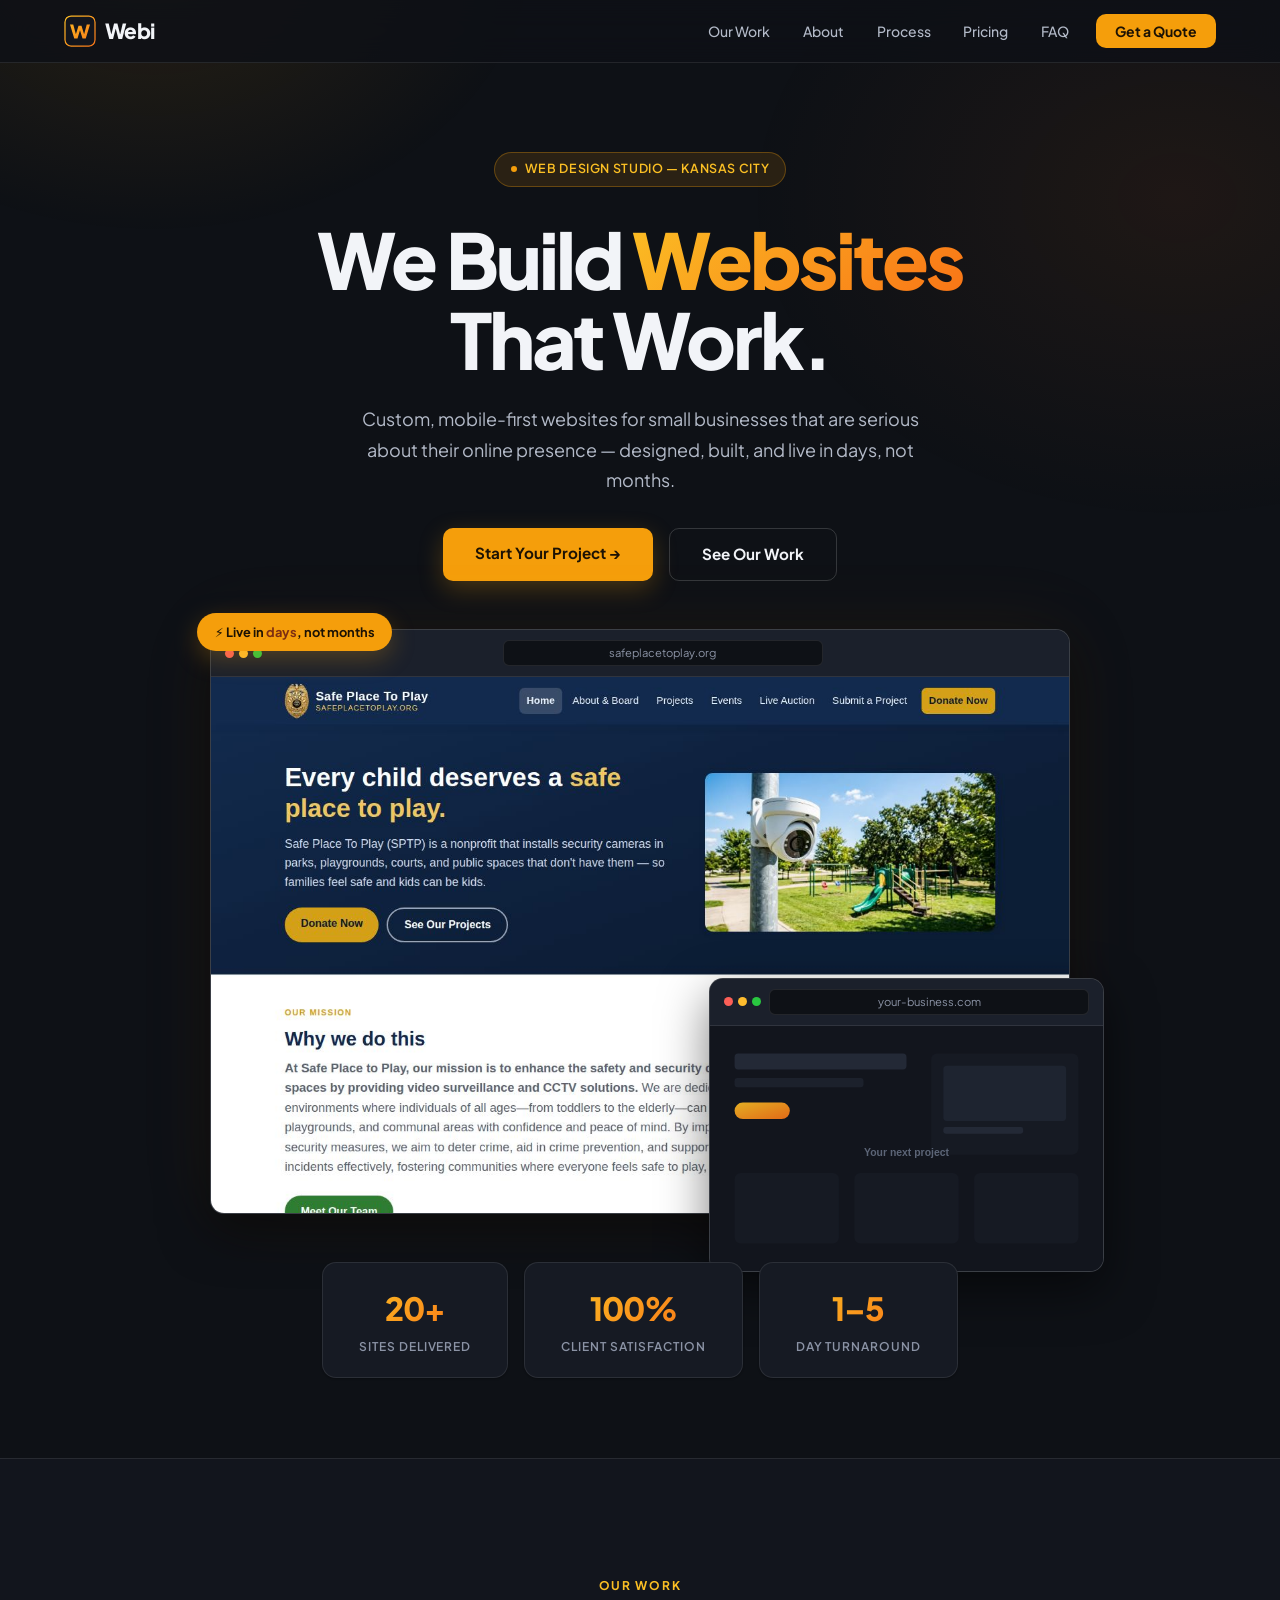
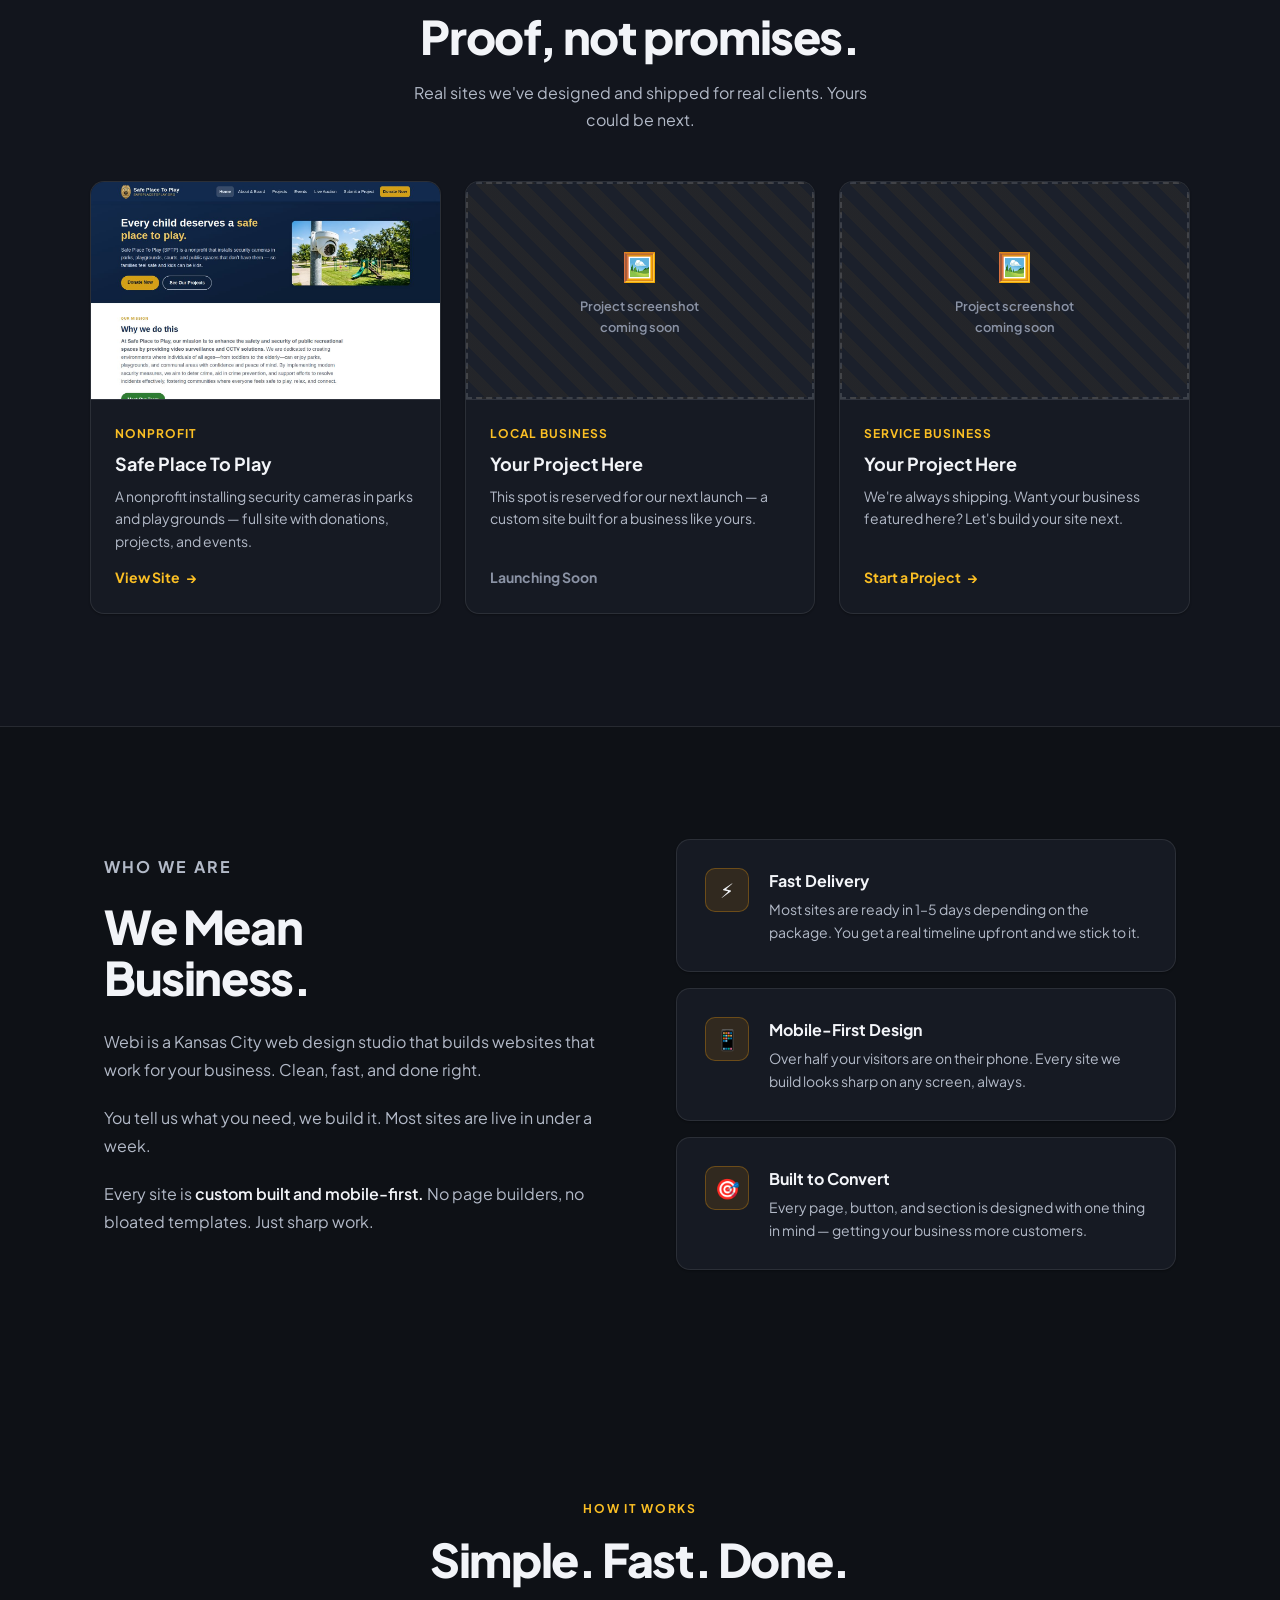
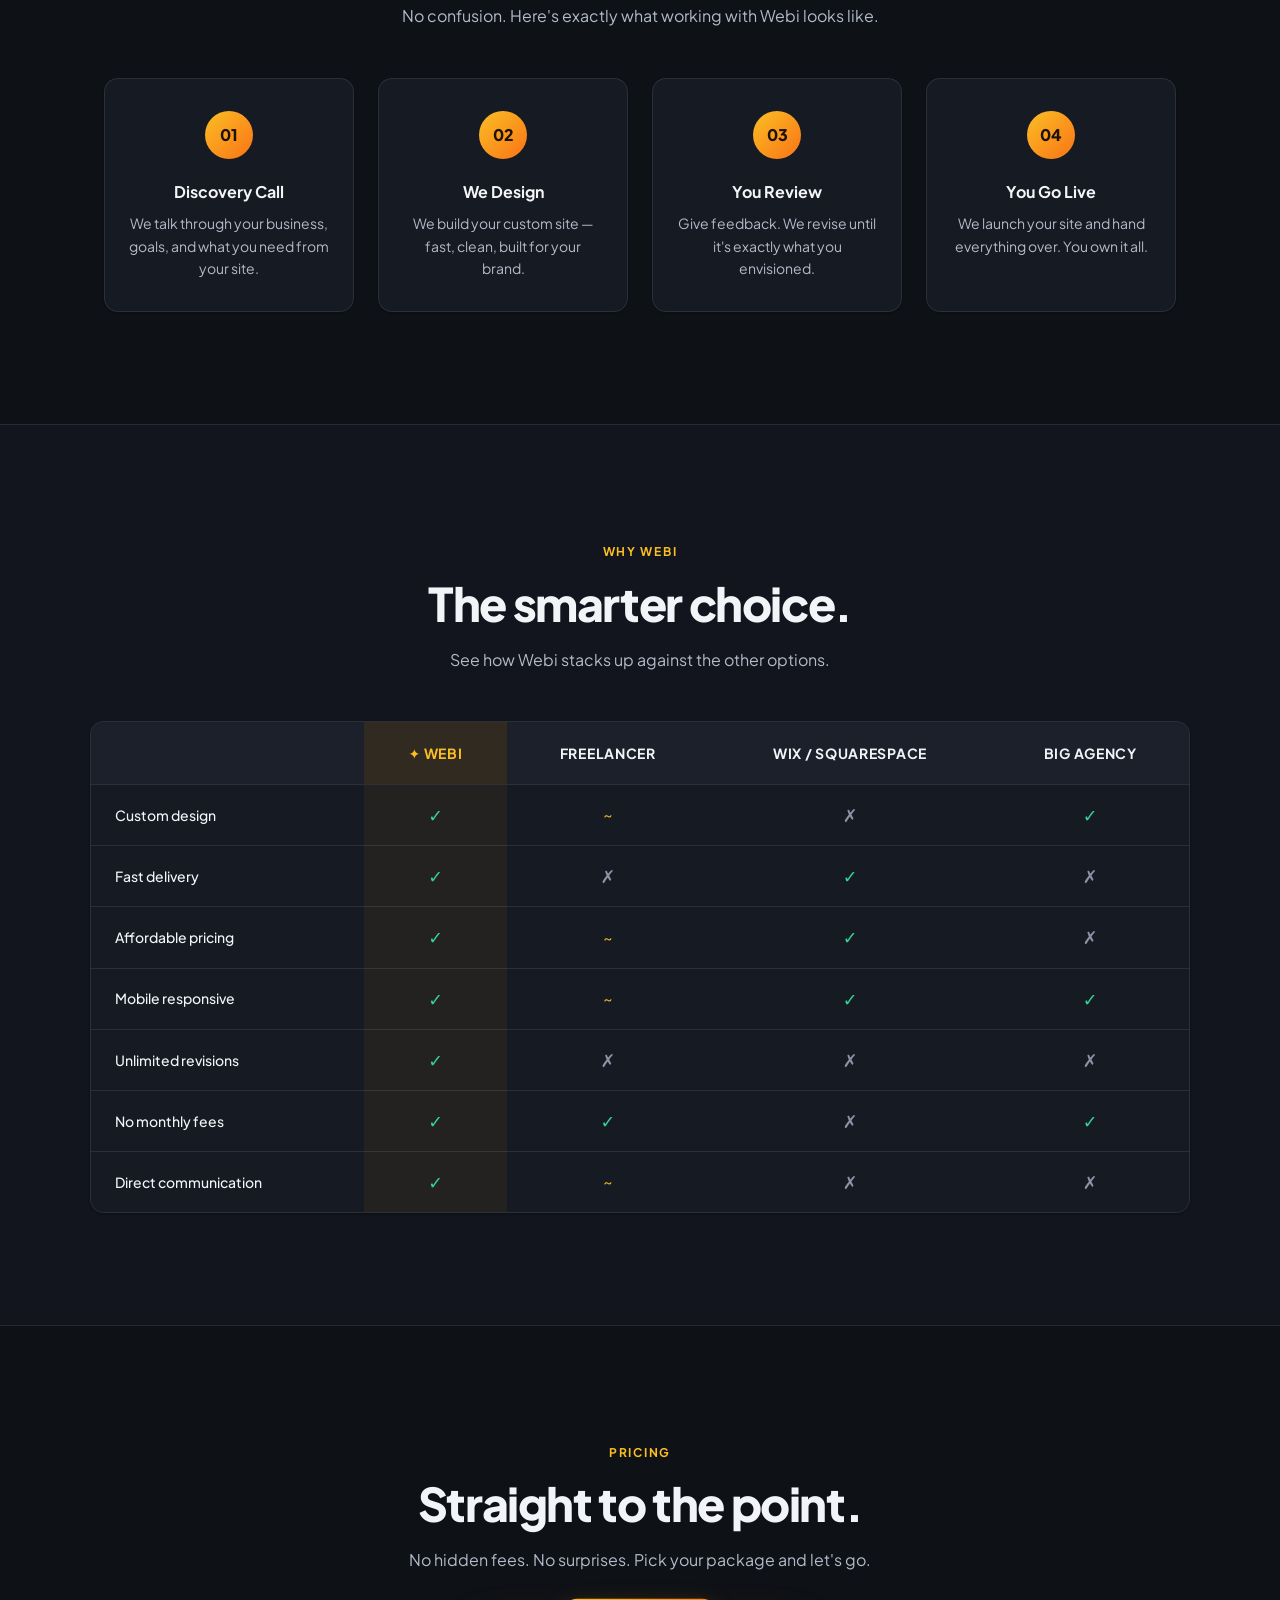
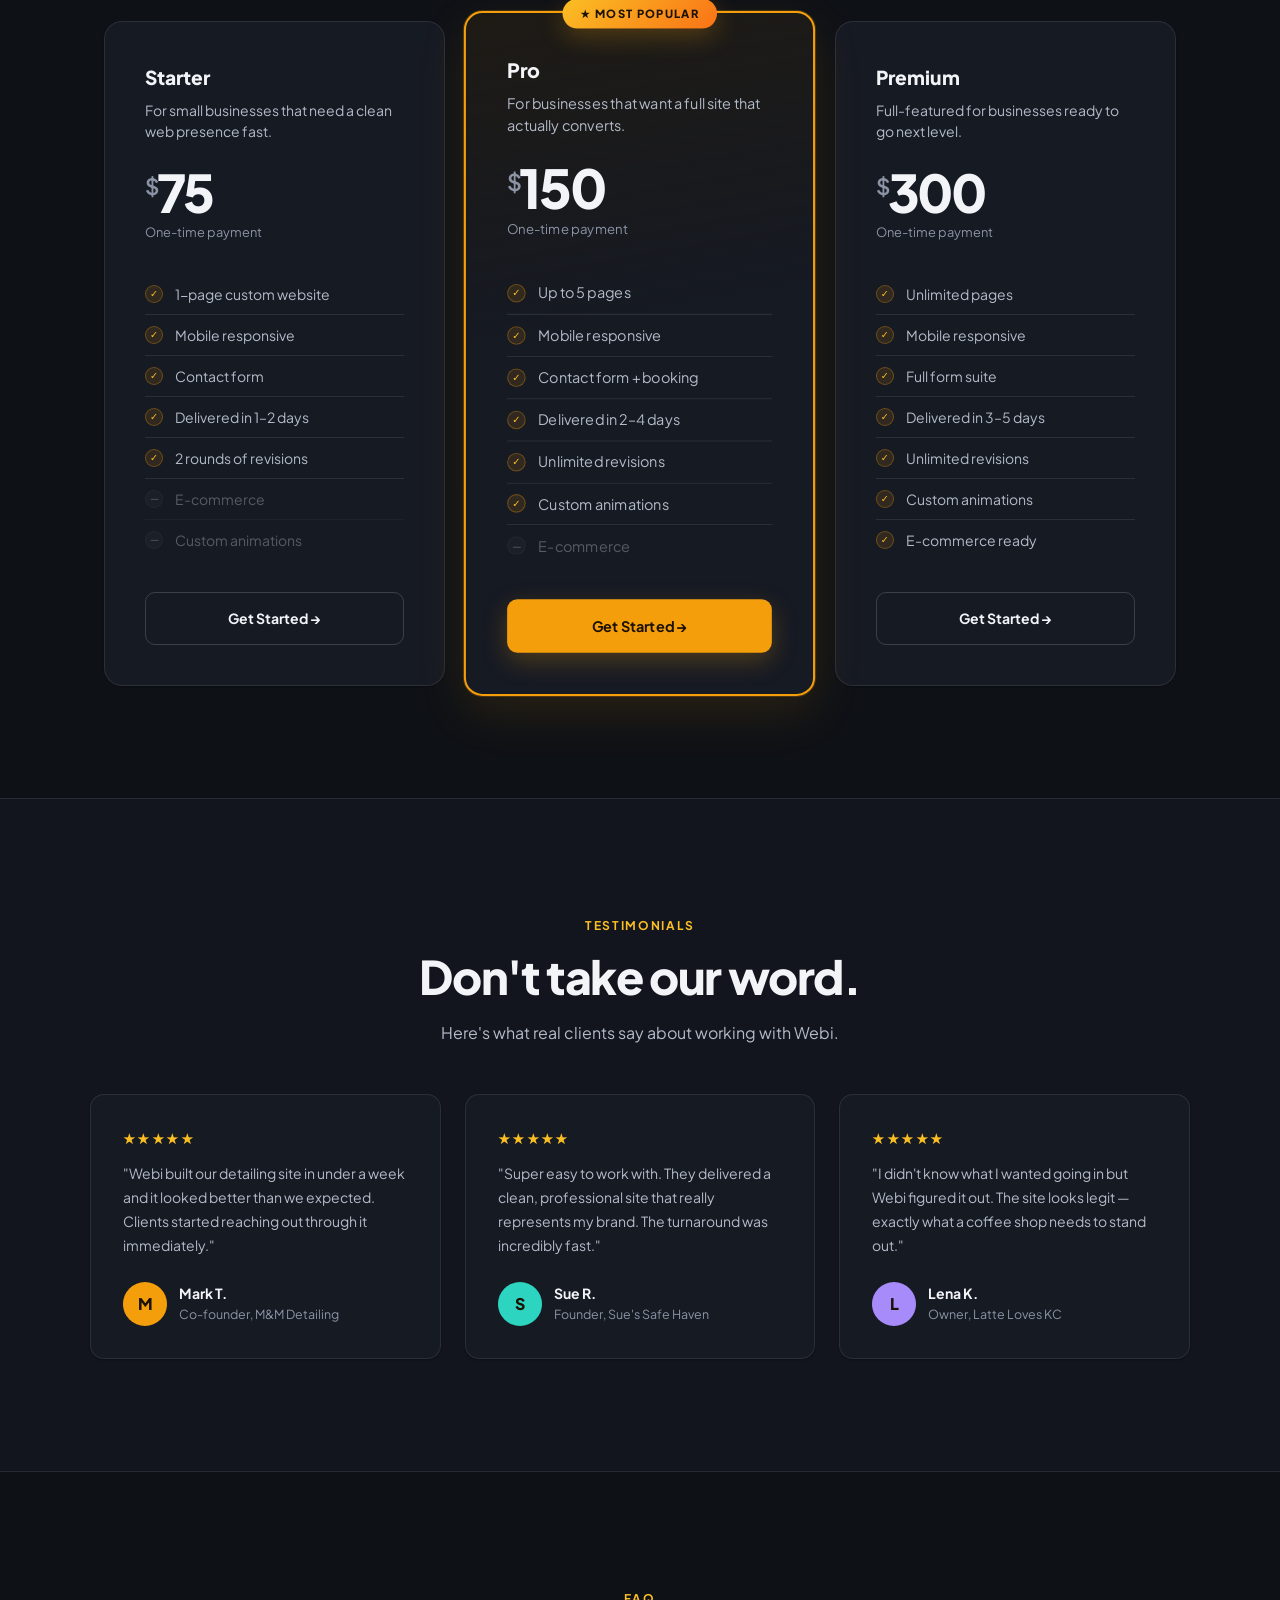
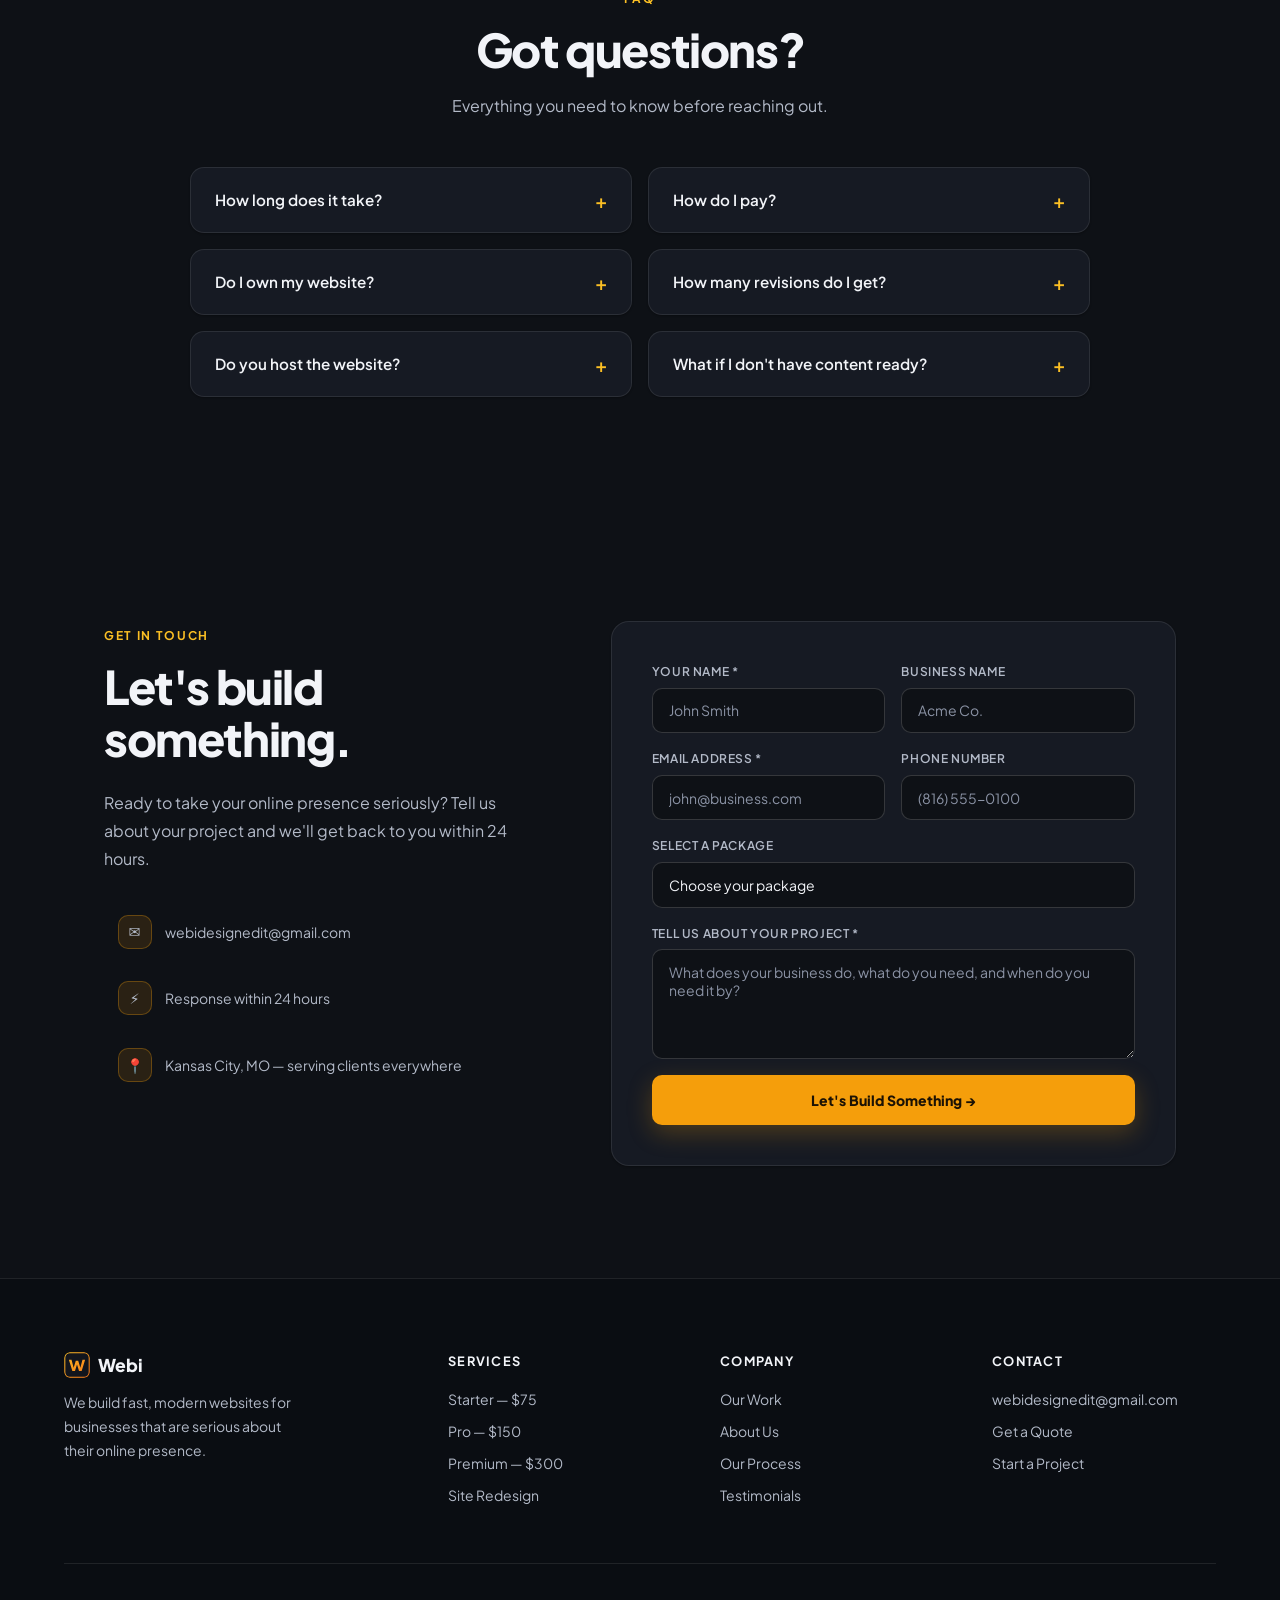
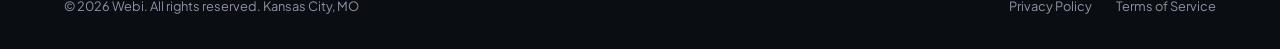
==== commit 129e1cf0: "Reskin: dark premium theme with amber accent Per owner feedback the flat light theme read as bland: " ====
--- a/index.html
+++ b/index.html
@@ -23,14 +23,14 @@
 <meta name="twitter:description" content="Fast, custom, mobile-first websites for small businesses. Delivered in days, not months.">
 <meta name="twitter:image" content="https://webi.it.com/assets/og-image.png">
 
-<meta name="theme-color" content="#2563eb">
+<meta name="theme-color" content="#0e1116">
 <link rel="icon" type="image/svg+xml" href="assets/favicon.svg">
 <link rel="apple-touch-icon" href="assets/apple-touch-icon.png">
 
 <link rel="preconnect" href="https://fonts.googleapis.com">
 <link rel="preconnect" href="https://fonts.gstatic.com" crossorigin>
 <link href="https://fonts.googleapis.com/css2?family=Plus+Jakarta+Sans:wght@400;500;600;700;800&display=swap" rel="stylesheet">
-<link rel="stylesheet" href="css/style.css?v=3.0.0">
+<link rel="stylesheet" href="css/style.css?v=4.0.0">
 
 <script type="application/ld+json">
 {
@@ -466,6 +466,6 @@
   </div>
 </footer>
 
-<script src="js/main.js?v=3.0.0" defer></script>
+<script src="js/main.js?v=4.0.0" defer></script>
 </body>
 </html>
--- a/css/style.css
+++ b/css/style.css
@@ -1,22 +1,29 @@
 /* ==========================================================================
    Webi — Design System & Site Styles
-   Clean, minimal, light. One accent color, generous whitespace.
+   Dark, warm, premium. Deep charcoal-navy base with an amber accent.
    ========================================================================== */
 
 :root {
   /* Color palette */
-  --primary: #2563eb;
-  --primary-dark: #1d4ed8;
-  --primary-tint: #eff6ff;
-  --success: #059669;
-
-  --bg: #ffffff;
-  --bg-alt: #f8fafc;
-  --surface: #ffffff;
-  --border: #e2e8f0;
-  --ink: #0f172a;
-  --ink-soft: #475569;
-  --ink-muted: #64748b;
+  --primary: #f59e0b;
+  --primary-bright: #fbbf24;
+  --primary-deep: #f97316;
+  --on-primary: #1c1204;
+  --primary-tint: rgba(245, 158, 11, 0.12);
+  --primary-line: rgba(245, 158, 11, 0.3);
+  --success: #34d399;
+
+  --bg: #0e1116;
+  --bg-alt: #12151d;
+  --surface: #161a23;
+  --surface-2: #1b202b;
+  --border: rgba(255, 255, 255, 0.09);
+  --border-strong: rgba(255, 255, 255, 0.16);
+  --ink: #f2f4f8;
+  --ink-soft: #b3bac8;
+  --ink-muted: #8b93a5;
+
+  --grad-brand: linear-gradient(135deg, #fbbf24, #f97316);
 
   /* Type scale */
   --text-xs: 0.75rem;
@@ -26,7 +33,7 @@
   --text-xl: clamp(1.25rem, 2vw, 1.5rem);
   --text-2xl: clamp(1.75rem, 3vw, 2.25rem);
   --text-3xl: clamp(2rem, 4vw, 2.9rem);
-  --text-hero: clamp(2.6rem, 6.5vw, 4.6rem);
+  --text-hero: clamp(2.6rem, 6.5vw, 4.8rem);
 
   /* Spacing scale */
   --space-1: 0.25rem;
@@ -39,21 +46,22 @@
   --space-8: 7rem;
 
   /* Radii */
-  --radius-sm: 8px;
-  --radius: 12px;
-  --radius-lg: 16px;
+  --radius-sm: 10px;
+  --radius: 14px;
+  --radius-lg: 18px;
   --radius-pill: 100px;
 
-  /* Shadows — kept quiet on purpose */
-  --shadow-sm: 0 1px 2px rgba(15, 23, 42, 0.05);
-  --shadow-md: 0 4px 16px rgba(15, 23, 42, 0.07);
-  --shadow-lg: 0 12px 32px rgba(15, 23, 42, 0.1);
+  /* Shadows */
+  --shadow-sm: 0 1px 2px rgba(0, 0, 0, 0.3);
+  --shadow-md: 0 6px 20px rgba(0, 0, 0, 0.35);
+  --shadow-lg: 0 18px 48px rgba(0, 0, 0, 0.5);
+  --shadow-brand: 0 8px 24px rgba(245, 158, 11, 0.25);
 
   --font: 'Plus Jakarta Sans', system-ui, -apple-system, sans-serif;
 }
 
 *, *::before, *::after { box-sizing: border-box; margin: 0; padding: 0; }
-html { scroll-behavior: smooth; overflow-x: clip; }
+html { scroll-behavior: smooth; overflow-x: clip; color-scheme: dark; }
 body {
   background: var(--bg);
   color: var(--ink);
@@ -64,12 +72,23 @@
   min-height: 100vh;
 }
 img { max-width: 100%; display: block; }
+::selection { background: rgba(245, 158, 11, 0.35); }
+
+/* Ambient glows — subtle depth behind everything */
+body::before {
+  content: '';
+  position: fixed; inset: 0; z-index: 0; pointer-events: none;
+  background:
+    radial-gradient(ellipse 640px 480px at 12% -6%, rgba(245, 158, 11, 0.11), transparent 60%),
+    radial-gradient(ellipse 720px 540px at 92% 22%, rgba(249, 115, 22, 0.07), transparent 60%),
+    radial-gradient(ellipse 600px 480px at 50% 108%, rgba(251, 191, 36, 0.05), transparent 60%);
+}
 
 /* Skip link for keyboard users */
 .skip-link {
   position: absolute; left: -9999px; top: 0; z-index: 999;
-  background: var(--ink); color: #fff; padding: 0.75rem 1.25rem;
-  border-radius: 0 0 var(--radius-sm) 0; text-decoration: none; font-weight: 600;
+  background: var(--primary); color: var(--on-primary); padding: 0.75rem 1.25rem;
+  border-radius: 0 0 var(--radius-sm) 0; text-decoration: none; font-weight: 700;
 }
 .skip-link:focus { left: 0; }
 
@@ -87,9 +106,9 @@
   position: fixed; top: 0; left: 0; right: 0; z-index: 200;
   display: flex; align-items: center; justify-content: space-between;
   padding: 0.9rem 5%;
-  background: rgba(255, 255, 255, 0.92);
-  backdrop-filter: blur(12px);
-  -webkit-backdrop-filter: blur(12px);
+  background: rgba(14, 17, 22, 0.82);
+  backdrop-filter: blur(14px);
+  -webkit-backdrop-filter: blur(14px);
   border-bottom: 1px solid var(--border);
 }
 .nav-logo-wrap { display: flex; align-items: center; gap: 0.55rem; text-decoration: none; }
@@ -100,14 +119,14 @@
   color: var(--ink-soft); text-decoration: none; font-size: var(--text-sm); font-weight: 500;
   padding: 0.45rem 0.9rem; border-radius: var(--radius-sm); transition: background 0.2s, color 0.2s;
 }
-.nav-links a:hover { background: var(--bg-alt); color: var(--ink); }
+.nav-links a:hover { background: rgba(255, 255, 255, 0.06); color: var(--ink); }
 .nav-cta {
-  background: var(--primary) !important; color: #fff !important;
+  background: var(--primary) !important; color: var(--on-primary) !important;
   padding: 0.5rem 1.2rem !important; border-radius: var(--radius-sm) !important;
-  font-weight: 600 !important; margin-left: 0.5rem;
-  transition: background 0.2s !important;
-}
-.nav-cta:hover { background: var(--primary-dark) !important; }
+  font-weight: 700 !important; margin-left: 0.5rem;
+  transition: background 0.2s, box-shadow 0.2s !important;
+}
+.nav-cta:hover { background: var(--primary-bright) !important; box-shadow: var(--shadow-brand); }
 
 .nav-toggle {
   display: none; background: none; border: none; width: 40px; height: 40px;
@@ -128,8 +147,8 @@
 .section-head { text-align: center; margin-bottom: var(--space-6); }
 .section-tag {
   display: inline-block; font-size: var(--text-xs); font-weight: 700;
-  letter-spacing: 0.12em; text-transform: uppercase; margin-bottom: var(--space-3);
-  color: var(--primary);
+  letter-spacing: 0.14em; text-transform: uppercase; margin-bottom: var(--space-3);
+  color: var(--primary-bright);
 }
 .section-title { font-size: var(--text-3xl); font-weight: 800; letter-spacing: -0.03em; line-height: 1.12; margin-bottom: var(--space-3); color: var(--ink); }
 .section-sub { color: var(--ink-soft); font-size: var(--text-base); max-width: 480px; line-height: 1.7; margin: 0 auto; }
@@ -143,13 +162,13 @@
 
 .btn-gradient, .btn-glass {
   display: inline-block; padding: 0.85rem 2rem; border-radius: var(--radius-sm);
-  text-decoration: none; font-weight: 600; font-size: 0.95rem;
+  text-decoration: none; font-weight: 700; font-size: 0.95rem;
   transition: background 0.2s, border-color 0.2s, transform 0.2s, box-shadow 0.2s;
 }
-.btn-gradient { background: var(--primary); color: #fff; }
-.btn-gradient:hover { background: var(--primary-dark); transform: translateY(-2px); box-shadow: var(--shadow-md); }
-.btn-glass { background: var(--surface); border: 1px solid var(--border); color: var(--ink); }
-.btn-glass:hover { border-color: #cbd5e1; background: var(--bg-alt); transform: translateY(-2px); }
+.btn-gradient { background: var(--primary); color: var(--on-primary); box-shadow: var(--shadow-brand); }
+.btn-gradient:hover { background: var(--primary-bright); transform: translateY(-2px); box-shadow: 0 12px 32px rgba(245, 158, 11, 0.35); }
+.btn-glass { background: transparent; border: 1px solid var(--border-strong); color: var(--ink); }
+.btn-glass:hover { border-color: rgba(255, 255, 255, 0.3); background: rgba(255, 255, 255, 0.05); transform: translateY(-2px); }
 
 /* Scroll-in reveal */
 .reveal { opacity: 0; transform: translateY(24px); transition: opacity 0.6s ease, transform 0.6s ease; }
@@ -168,14 +187,18 @@
 .hero-eyebrow {
   display: inline-flex; align-items: center; gap: 0.5rem; padding: 0.4rem 1rem;
   border-radius: var(--radius-pill); margin-bottom: var(--space-5);
-  background: var(--primary-tint); border: 1px solid #dbeafe;
-  font-size: 0.78rem; font-weight: 600; color: var(--primary-dark);
+  background: var(--primary-tint); border: 1px solid var(--primary-line);
+  font-size: 0.78rem; font-weight: 600; color: var(--primary-bright);
   letter-spacing: 0.05em; text-transform: uppercase;
   animation: fadeUp 0.6s ease both;
 }
 .eyebrow-dot { width: 6px; height: 6px; border-radius: 50%; background: var(--primary); }
 .hero h1 { font-size: var(--text-hero); font-weight: 800; letter-spacing: -0.04em; line-height: 1.05; margin-bottom: var(--space-4); color: var(--ink); animation: fadeUp 0.6s 0.1s ease both; }
-.gradient-text { color: var(--primary); }
+.gradient-text {
+  background: var(--grad-brand);
+  -webkit-background-clip: text; background-clip: text;
+  -webkit-text-fill-color: transparent; color: transparent;
+}
 .hero-sub {
   font-size: var(--text-lg); color: var(--ink-soft); max-width: 560px;
   margin: 0 auto var(--space-5); line-height: 1.7; animation: fadeUp 0.6s 0.2s ease both;
@@ -186,17 +209,21 @@
 .hero-visual { position: relative; width: min(860px, 100%); margin: 0 auto var(--space-6); animation: fadeUp 0.7s 0.4s ease both; }
 .browser-frame {
   border-radius: var(--radius); overflow: hidden;
-  background: #fff; border: 1px solid var(--border);
+  background: var(--surface); border: 1px solid var(--border-strong);
   box-shadow: var(--shadow-lg);
 }
+.hero-visual > .browser-frame { box-shadow: var(--shadow-lg), 0 0 80px rgba(245, 158, 11, 0.08); }
 .browser-bar {
   display: flex; align-items: center; gap: 0.5rem;
-  padding: 0.6rem 0.9rem; background: var(--bg-alt); border-bottom: 1px solid var(--border);
+  padding: 0.6rem 0.9rem; background: var(--surface-2); border-bottom: 1px solid var(--border);
 }
 .browser-dots { display: flex; gap: 5px; }
-.browser-dots span { width: 9px; height: 9px; border-radius: 50%; background: #cbd5e1; }
+.browser-dots span { width: 9px; height: 9px; border-radius: 50%; }
+.browser-dots span:nth-child(1) { background: #fc5f57; }
+.browser-dots span:nth-child(2) { background: #febc2e; }
+.browser-dots span:nth-child(3) { background: #29c740; }
 .browser-url {
-  flex: 1; max-width: 320px; margin: 0 auto; background: #fff; border-radius: 6px;
+  flex: 1; max-width: 320px; margin: 0 auto; background: var(--bg); border-radius: 6px;
   font-size: 0.7rem; color: var(--ink-muted); padding: 0.2rem 0.75rem; text-align: center;
   border: 1px solid var(--border);
 }
@@ -205,46 +232,50 @@
 .hero-chip {
   position: absolute; left: -1.5%; top: -16px; z-index: 3;
   padding: 0.55rem 1.1rem; border-radius: var(--radius-pill);
-  background: var(--ink); color: #fff;
-  box-shadow: var(--shadow-md);
-  font-size: 0.8rem; font-weight: 600;
-}
-.hero-chip .chip-accent { color: #93c5fd; }
+  background: var(--primary); color: var(--on-primary);
+  box-shadow: var(--shadow-brand);
+  font-size: 0.8rem; font-weight: 700;
+}
+.hero-chip .chip-accent { color: #7c2d12; }
 
 .hero-stats { display: flex; gap: var(--space-3); justify-content: center; flex-wrap: wrap; animation: fadeUp 0.6s 0.5s ease both; }
-.stat-glass { padding: 1.25rem 2.25rem; border-radius: var(--radius); text-align: center; transition: transform 0.25s, box-shadow 0.25s; }
-.stat-glass:hover { transform: translateY(-3px); box-shadow: var(--shadow-md); }
-.stat-num { font-size: 2rem; font-weight: 800; letter-spacing: -0.03em; color: var(--ink); }
+.stat-glass { padding: 1.25rem 2.25rem; border-radius: var(--radius); text-align: center; transition: transform 0.25s, border-color 0.25s; }
+.stat-glass:hover { transform: translateY(-3px); border-color: var(--primary-line); }
+.stat-num {
+  font-size: 2rem; font-weight: 800; letter-spacing: -0.03em;
+  background: var(--grad-brand);
+  -webkit-background-clip: text; background-clip: text;
+  -webkit-text-fill-color: transparent; color: transparent;
+}
 .stat-label { font-size: var(--text-xs); font-weight: 600; color: var(--ink-muted); text-transform: uppercase; letter-spacing: 0.08em; margin-top: 0.2rem; }
 @keyframes fadeUp { from { opacity: 0; transform: translateY(24px); } to { opacity: 1; transform: translateY(0); } }
 
 /* --------------------------------------------------------------------------
    Our Work
    -------------------------------------------------------------------------- */
-#work { background: var(--bg-alt); max-width: none; }
+#work { background: var(--bg-alt); max-width: none; border-top: 1px solid var(--border); border-bottom: 1px solid var(--border); }
 #work > * { max-width: 1100px; margin-left: auto; margin-right: auto; }
-#work .section-head { margin-bottom: var(--space-6); }
 .work-grid { display: grid; grid-template-columns: repeat(3, 1fr); gap: var(--space-4); }
-.work-card { overflow: hidden; display: flex; flex-direction: column; transition: transform 0.3s, box-shadow 0.3s; }
-.work-card:hover { transform: translateY(-4px); box-shadow: var(--shadow-md); }
-.work-thumb { position: relative; aspect-ratio: 16 / 10; overflow: hidden; background: var(--bg-alt); border-bottom: 1px solid var(--border); }
+.work-card { overflow: hidden; display: flex; flex-direction: column; transition: transform 0.3s, border-color 0.3s, box-shadow 0.3s; }
+.work-card:hover { transform: translateY(-4px); border-color: var(--primary-line); box-shadow: var(--shadow-md); }
+.work-thumb { position: relative; aspect-ratio: 16 / 10; overflow: hidden; background: var(--surface-2); border-bottom: 1px solid var(--border); }
 .work-thumb img { width: 100%; height: 100%; object-fit: cover; object-position: top; transition: transform 0.5s ease; }
 .work-card:hover .work-thumb img { transform: scale(1.03); }
 .work-thumb-placeholder {
   position: absolute; inset: 0; display: flex; flex-direction: column;
   align-items: center; justify-content: center; gap: 0.5rem; text-align: center; padding: 1rem;
-  background: repeating-linear-gradient(45deg, transparent, transparent 12px, rgba(37, 99, 235, 0.03) 12px, rgba(37, 99, 235, 0.03) 24px), var(--bg-alt);
-  border: 2px dashed #cbd5e1;
+  background: repeating-linear-gradient(45deg, transparent, transparent 12px, rgba(245, 158, 11, 0.04) 12px, rgba(245, 158, 11, 0.04) 24px), var(--surface-2);
+  border: 2px dashed rgba(255, 255, 255, 0.14);
   color: var(--ink-muted); font-size: 0.8rem; font-weight: 600;
 }
 .work-thumb-placeholder .ph-icon { font-size: 1.75rem; }
 .work-body { padding: var(--space-4); display: flex; flex-direction: column; gap: 0.4rem; flex: 1; }
 .work-name { font-size: var(--text-lg); font-weight: 700; color: var(--ink); }
-.work-type { font-size: var(--text-xs); font-weight: 700; letter-spacing: 0.08em; text-transform: uppercase; color: var(--primary); }
+.work-type { font-size: var(--text-xs); font-weight: 700; letter-spacing: 0.08em; text-transform: uppercase; color: var(--primary-bright); }
 .work-desc { font-size: var(--text-sm); color: var(--ink-soft); line-height: 1.6; flex: 1; }
 .work-link {
   display: inline-flex; align-items: center; gap: 0.35rem; margin-top: var(--space-2);
-  color: var(--primary); font-weight: 700; font-size: var(--text-sm); text-decoration: none;
+  color: var(--primary-bright); font-weight: 700; font-size: var(--text-sm); text-decoration: none;
   transition: gap 0.2s;
 }
 .work-link:hover { gap: 0.6rem; }
@@ -258,12 +289,12 @@
 .about-text p { color: var(--ink-soft); margin-bottom: 1.25rem; font-size: var(--text-base); line-height: 1.75; }
 .about-text p strong { color: var(--ink); font-weight: 600; }
 .about-cards { display: flex; flex-direction: column; gap: var(--space-3); }
-.about-card { padding: 1.75rem; display: flex; gap: 1.25rem; align-items: flex-start; transition: transform 0.3s, box-shadow 0.3s; }
-.about-card:hover { transform: translateY(-3px); box-shadow: var(--shadow-md); }
+.about-card { padding: 1.75rem; display: flex; gap: 1.25rem; align-items: flex-start; transition: transform 0.3s, border-color 0.3s; }
+.about-card:hover { transform: translateY(-3px); border-color: var(--primary-line); }
 .about-card-icon {
   width: 44px; height: 44px; border-radius: var(--radius-sm); flex-shrink: 0;
   display: flex; align-items: center; justify-content: center; font-size: 1.25rem;
-  background: var(--primary-tint);
+  background: var(--primary-tint); border: 1px solid var(--primary-line);
 }
 .icon-red, .icon-teal, .icon-pink { background: var(--primary-tint); }
 .about-card h3 { font-size: var(--text-base); font-weight: 700; margin-bottom: 0.3rem; color: var(--ink); }
@@ -273,12 +304,12 @@
    Process
    -------------------------------------------------------------------------- */
 .process-steps { display: grid; grid-template-columns: repeat(4, 1fr); gap: var(--space-4); }
-.process-step { padding: 2rem 1.5rem; text-align: center; transition: transform 0.3s, box-shadow 0.3s; }
-.process-step:hover { transform: translateY(-4px); box-shadow: var(--shadow-md); }
+.process-step { padding: 2rem 1.5rem; text-align: center; transition: transform 0.3s, border-color 0.3s; }
+.process-step:hover { transform: translateY(-4px); border-color: var(--primary-line); }
 .process-num {
-  width: 48px; height: 48px; border-radius: 50%; background: var(--primary);
+  width: 48px; height: 48px; border-radius: 50%; background: var(--grad-brand);
   display: flex; align-items: center; justify-content: center; margin: 0 auto 1.25rem;
-  font-size: 1rem; font-weight: 800; color: #fff;
+  font-size: 1rem; font-weight: 800; color: var(--on-primary);
 }
 .process-step h3 { font-size: var(--text-base); font-weight: 700; margin-bottom: 0.5rem; }
 .process-step p { color: var(--ink-soft); font-size: var(--text-sm); line-height: 1.6; }
@@ -286,82 +317,84 @@
 /* --------------------------------------------------------------------------
    Why Webi comparison table
    -------------------------------------------------------------------------- */
-#why { background: var(--bg-alt); max-width: none; }
+#why { background: var(--bg-alt); max-width: none; border-top: 1px solid var(--border); border-bottom: 1px solid var(--border); }
 #why > * { max-width: 1100px; margin-left: auto; margin-right: auto; }
 .why-table-wrap { overflow-x: auto; border-radius: var(--radius); }
 .why-table { width: 100%; border-collapse: collapse; min-width: 640px; }
-.why-table th { padding: 1.25rem 1.5rem; text-align: center; font-size: var(--text-sm); font-weight: 700; letter-spacing: 0.05em; text-transform: uppercase; background: var(--bg-alt); }
+.why-table th { padding: 1.25rem 1.5rem; text-align: center; font-size: var(--text-sm); font-weight: 700; letter-spacing: 0.05em; text-transform: uppercase; background: var(--surface-2); color: var(--ink); }
 .why-table th:first-child { text-align: left; }
-.why-table th.highlight { background: var(--primary-tint); color: var(--primary-dark); }
+.why-table th.highlight { background: var(--primary-tint); color: var(--primary-bright); }
 .why-table td { padding: 1rem 1.5rem; font-size: var(--text-sm); text-align: center; color: var(--ink-soft); border-top: 1px solid var(--border); background: var(--surface); }
 .why-table td:first-child { text-align: left; font-weight: 500; color: var(--ink); }
-.why-table td.highlight { background: #f5f9ff; }
+.why-table td.highlight { background: rgba(245, 158, 11, 0.06); }
 .check-yes { color: var(--success); font-size: 1.1rem; font-weight: 700; }
-.check-no { color: #94a3b8; font-size: 1.1rem; }
-.check-maybe { color: #b45309; font-size: 1rem; }
+.check-no { color: var(--ink-muted); font-size: 1.1rem; }
+.check-maybe { color: var(--primary-bright); font-size: 1rem; }
 
 /* --------------------------------------------------------------------------
    Pricing
    -------------------------------------------------------------------------- */
 .pricing-grid { display: grid; grid-template-columns: repeat(3, 1fr); gap: var(--space-4); align-items: stretch; }
-.pricing-card { padding: 2.5rem; border-radius: var(--radius-lg); position: relative; display: flex; flex-direction: column; transition: transform 0.3s, box-shadow 0.3s; }
-.pricing-card:hover { transform: translateY(-4px); box-shadow: var(--shadow-md); }
+.pricing-card { padding: 2.5rem; border-radius: var(--radius-lg); position: relative; display: flex; flex-direction: column; transition: transform 0.3s, border-color 0.3s, box-shadow 0.3s; }
+.pricing-card:hover { transform: translateY(-4px); border-color: var(--border-strong); }
 .pricing-card.featured {
   border: 2px solid var(--primary);
-  box-shadow: var(--shadow-lg);
+  box-shadow: 0 0 0 1px rgba(245, 158, 11, 0.2), 0 16px 48px rgba(245, 158, 11, 0.12);
   transform: scale(1.03);
   z-index: 2;
-}
-.pricing-card.featured:hover { transform: scale(1.03) translateY(-4px); }
+  background: linear-gradient(170deg, rgba(245, 158, 11, 0.07), var(--surface) 45%);
+}
+.pricing-card.featured:hover { transform: scale(1.03) translateY(-4px); border-color: var(--primary); }
 .pricing-badge {
   position: absolute; top: -14px; left: 50%; transform: translateX(-50%);
-  background: var(--primary); color: #fff; font-size: 0.68rem; font-weight: 700;
+  background: var(--grad-brand); color: var(--on-primary); font-size: 0.68rem; font-weight: 800;
   letter-spacing: 0.1em; text-transform: uppercase; padding: 0.35rem 1.1rem;
-  border-radius: var(--radius-pill); white-space: nowrap;
+  border-radius: var(--radius-pill); white-space: nowrap; box-shadow: var(--shadow-brand);
 }
 .pricing-name { font-size: 1.2rem; font-weight: 800; margin-bottom: 0.4rem; }
 .pricing-desc { color: var(--ink-soft); font-size: var(--text-sm); margin-bottom: var(--space-4); line-height: 1.5; }
 .pricing-price { font-size: 3.25rem; font-weight: 800; letter-spacing: -0.04em; line-height: 1; margin-bottom: 0.25rem; }
-.pricing-price sup { font-size: 1.4rem; vertical-align: top; margin-top: 0.6rem; display: inline-block; font-weight: 600; }
+.pricing-price sup { font-size: 1.4rem; vertical-align: top; margin-top: 0.6rem; display: inline-block; font-weight: 600; color: var(--ink-muted); }
 .pricing-billing { color: var(--ink-muted); font-size: 0.8rem; margin-bottom: var(--space-5); }
 .pricing-features { list-style: none; margin-bottom: var(--space-5); flex: 1; }
-.pricing-features li { display: flex; align-items: center; gap: 0.75rem; color: var(--ink-soft); font-size: var(--text-sm); padding: 0.55rem 0; border-bottom: 1px solid var(--bg-alt); }
+.pricing-features li { display: flex; align-items: center; gap: 0.75rem; color: var(--ink-soft); font-size: var(--text-sm); padding: 0.55rem 0; border-bottom: 1px solid var(--border); }
 .pricing-features li:last-child { border-bottom: none; }
 .pricing-features li .check {
   width: 18px; height: 18px; border-radius: 50%; flex-shrink: 0; background: var(--primary-tint);
-  display: flex; align-items: center; justify-content: center; font-size: 0.6rem; color: var(--primary-dark); font-weight: 700;
-}
-.pricing-features li.dim { opacity: 0.45; }
-.pricing-features li.dim .check { background: var(--bg-alt); color: var(--ink-muted); }
+  display: flex; align-items: center; justify-content: center; font-size: 0.6rem; color: var(--primary-bright); font-weight: 700;
+  border: 1px solid var(--primary-line);
+}
+.pricing-features li.dim { opacity: 0.4; }
+.pricing-features li.dim .check { background: rgba(255, 255, 255, 0.06); color: var(--ink-muted); border-color: var(--border); }
 .pricing-btn {
   display: block; text-align: center; padding: 0.9rem; border-radius: var(--radius-sm);
   font-size: var(--text-sm); font-weight: 700; text-decoration: none;
-  transition: background 0.2s, transform 0.2s, box-shadow 0.2s; margin-top: auto;
-}
-.pricing-btn-outline { border: 1.5px solid var(--border); color: var(--ink); background: var(--surface); }
-.pricing-btn-outline:hover { transform: translateY(-2px); border-color: #cbd5e1; background: var(--bg-alt); }
-.pricing-btn-filled { background: var(--primary); color: #fff; border: none; }
-.pricing-btn-filled:hover { transform: translateY(-2px); background: var(--primary-dark); box-shadow: var(--shadow-md); }
+  transition: background 0.2s, border-color 0.2s, transform 0.2s, box-shadow 0.2s; margin-top: auto;
+}
+.pricing-btn-outline { border: 1.5px solid var(--border-strong); color: var(--ink); background: transparent; }
+.pricing-btn-outline:hover { transform: translateY(-2px); border-color: var(--primary-line); background: var(--primary-tint); }
+.pricing-btn-filled { background: var(--primary); color: var(--on-primary); border: none; box-shadow: var(--shadow-brand); }
+.pricing-btn-filled:hover { transform: translateY(-2px); background: var(--primary-bright); box-shadow: 0 12px 32px rgba(245, 158, 11, 0.35); }
 
 /* --------------------------------------------------------------------------
    Testimonials
    -------------------------------------------------------------------------- */
-#testimonials { background: var(--bg-alt); max-width: none; }
+#testimonials { background: var(--bg-alt); max-width: none; border-top: 1px solid var(--border); border-bottom: 1px solid var(--border); }
 #testimonials > * { max-width: 1100px; margin-left: auto; margin-right: auto; }
 .testimonials-grid { display: grid; grid-template-columns: repeat(3, 1fr); gap: var(--space-4); }
-.testimonial-card { padding: 2rem; position: relative; overflow: hidden; transition: transform 0.3s, box-shadow 0.3s; }
-.testimonial-card:hover { transform: translateY(-4px); box-shadow: var(--shadow-md); }
+.testimonial-card { padding: 2rem; position: relative; overflow: hidden; transition: transform 0.3s, border-color 0.3s; }
+.testimonial-card:hover { transform: translateY(-4px); border-color: var(--primary-line); }
 .stars { font-size: 0.9rem; letter-spacing: 0.1em; margin-bottom: 0.75rem; }
-.star { color: #f59e0b; }
+.star { color: var(--primary-bright); }
 .testimonial-text { color: var(--ink-soft); font-size: var(--text-sm); line-height: 1.7; margin-bottom: var(--space-4); }
 .testimonial-author { display: flex; align-items: center; gap: 0.75rem; }
 .t-avatar {
   width: 44px; height: 44px; border-radius: 50%; flex-shrink: 0; display: flex;
-  align-items: center; justify-content: center; font-size: 1rem; font-weight: 800; color: #fff;
-}
-.av-1 { background: #2563eb; }
-.av-2 { background: #0f766e; }
-.av-3 { background: #7c3aed; }
+  align-items: center; justify-content: center; font-size: 1rem; font-weight: 800; color: var(--on-primary);
+}
+.av-1 { background: #f59e0b; }
+.av-2 { background: #2dd4bf; }
+.av-3 { background: #a78bfa; }
 .t-name { font-weight: 700; font-size: var(--text-sm); }
 .t-role { color: var(--ink-muted); font-size: 0.78rem; }
 
@@ -369,15 +402,15 @@
    FAQ
    -------------------------------------------------------------------------- */
 .faq-grid { display: grid; grid-template-columns: 1fr 1fr; gap: var(--space-3); max-width: 900px; margin: 0 auto; }
-.faq-item { border-radius: var(--radius); overflow: hidden; transition: box-shadow 0.2s; align-self: start; }
-.faq-item:hover { box-shadow: var(--shadow-md); }
+.faq-item { border-radius: var(--radius); overflow: hidden; transition: border-color 0.2s; align-self: start; }
+.faq-item:hover { border-color: var(--primary-line); }
 .faq-q {
   width: 100%; text-align: left; padding: 1.25rem 1.5rem; background: transparent; border: none;
   cursor: pointer; font-family: var(--font); font-size: 0.95rem; font-weight: 600; color: var(--ink);
   display: flex; align-items: center; justify-content: space-between; gap: 1rem;
 }
-.faq-q:hover { color: var(--primary); }
-.faq-icon { font-size: 1.2rem; color: var(--primary); transition: transform 0.3s; flex-shrink: 0; }
+.faq-q:hover { color: var(--primary-bright); }
+.faq-icon { font-size: 1.2rem; color: var(--primary-bright); transition: transform 0.3s; flex-shrink: 0; }
 .faq-item.open .faq-icon { transform: rotate(45deg); }
 .faq-a { max-height: 0; overflow: hidden; transition: max-height 0.4s ease, padding 0.3s; padding: 0 1.5rem; color: var(--ink-soft); font-size: var(--text-sm); line-height: 1.7; }
 .faq-item.open .faq-a { max-height: 240px; padding: 0 1.5rem 1.25rem; }
@@ -393,11 +426,11 @@
   color: var(--ink-soft); font-size: var(--text-sm); transition: background 0.2s, color 0.2s;
   padding: 0.6rem 0.85rem; border-radius: var(--radius-sm); text-decoration: none;
 }
-.contact-detail:hover { background: var(--bg-alt); color: var(--ink); }
+.contact-detail:hover { background: rgba(255, 255, 255, 0.05); color: var(--ink); }
 .contact-detail-icon {
   width: 34px; height: 34px; border-radius: var(--radius-sm); flex-shrink: 0; display: flex;
   align-items: center; justify-content: center; font-size: 0.9rem;
-  background: var(--primary-tint);
+  background: var(--primary-tint); border: 1px solid var(--primary-line);
 }
 .form-glass-wrap { padding: 2.5rem; border-radius: var(--radius-lg); }
 .form { display: flex; flex-direction: column; gap: var(--space-3); }
@@ -405,38 +438,38 @@
 .form-group { display: flex; flex-direction: column; gap: 0.4rem; }
 .form-group label { font-size: var(--text-xs); font-weight: 600; color: var(--ink-soft); letter-spacing: 0.05em; text-transform: uppercase; }
 .form-group input, .form-group select, .form-group textarea {
-  background: var(--surface); border: 1.5px solid var(--border);
+  background: var(--bg); border: 1.5px solid var(--border-strong);
   border-radius: var(--radius-sm); padding: 0.8rem 1rem; color: var(--ink);
   font-family: var(--font); font-size: var(--text-sm); outline: none;
   transition: border-color 0.2s, box-shadow 0.2s; -webkit-appearance: none; width: 100%;
 }
 .form-group input:focus, .form-group select:focus, .form-group textarea:focus {
-  border-color: var(--primary); box-shadow: 0 0 0 3px rgba(37, 99, 235, 0.12);
-}
-.form-group input::placeholder, .form-group textarea::placeholder { color: #94a3b8; }
-.form-group input.invalid, .form-group select.invalid, .form-group textarea.invalid { border-color: #dc2626; }
-.form-error { font-size: var(--text-xs); color: #dc2626; font-weight: 600; display: none; }
+  border-color: var(--primary); box-shadow: 0 0 0 3px rgba(245, 158, 11, 0.15);
+}
+.form-group input::placeholder, .form-group textarea::placeholder { color: var(--ink-muted); }
+.form-group input.invalid, .form-group select.invalid, .form-group textarea.invalid { border-color: #f87171; }
+.form-error { font-size: var(--text-xs); color: #f87171; font-weight: 600; display: none; }
 .form-group.has-error .form-error { display: block; }
 .form-group textarea { resize: vertical; min-height: 110px; }
 /* Honeypot — hidden from humans, present for bots */
 .hp-field { position: absolute; left: -9999px; opacity: 0; height: 0; overflow: hidden; }
 .form-submit {
-  background: var(--primary); color: #fff; border: none; padding: 1rem 2rem;
+  background: var(--primary); color: var(--on-primary); border: none; padding: 1rem 2rem;
   border-radius: var(--radius-sm); font-family: var(--font); font-size: var(--text-sm);
-  font-weight: 700; cursor: pointer;
+  font-weight: 800; cursor: pointer; box-shadow: var(--shadow-brand);
   transition: background 0.2s, transform 0.2s, box-shadow 0.2s, opacity 0.2s;
 }
-.form-submit:hover { background: var(--primary-dark); transform: translateY(-2px); box-shadow: var(--shadow-md); }
+.form-submit:hover { background: var(--primary-bright); transform: translateY(-2px); box-shadow: 0 12px 32px rgba(245, 158, 11, 0.35); }
 .form-submit:disabled { opacity: 0.6; cursor: wait; transform: none; }
 .form-status { display: none; padding: 1rem 1.25rem; border-radius: var(--radius-sm); font-size: var(--text-sm); font-weight: 600; }
-.form-status.success { display: block; background: #ecfdf5; color: #065f46; border: 1px solid #a7f3d0; }
-.form-status.error { display: block; background: #fef2f2; color: #991b1b; border: 1px solid #fecaca; }
+.form-status.success { display: block; background: rgba(52, 211, 153, 0.12); color: #6ee7b7; border: 1px solid rgba(52, 211, 153, 0.35); }
+.form-status.error { display: block; background: rgba(248, 113, 113, 0.1); color: #fca5a5; border: 1px solid rgba(248, 113, 113, 0.3); }
 
 /* --------------------------------------------------------------------------
    Footer
    -------------------------------------------------------------------------- */
 footer {
-  position: relative; z-index: 1; background: var(--bg-alt);
+  position: relative; z-index: 1; background: #0a0d12;
   border-top: 1px solid var(--border);
   padding: var(--space-7) 5% var(--space-5);
 }
@@ -448,12 +481,12 @@
 .footer-logo-text { font-size: 1.1rem; font-weight: 800; color: var(--ink); }
 .footer-col h4 { font-size: 0.8rem; font-weight: 700; letter-spacing: 0.1em; text-transform: uppercase; color: var(--ink); margin-bottom: var(--space-3); }
 .footer-col a { display: block; color: var(--ink-soft); text-decoration: none; font-size: var(--text-sm); margin-bottom: 0.6rem; transition: color 0.2s; }
-.footer-col a:hover { color: var(--primary); }
+.footer-col a:hover { color: var(--primary-bright); }
 .footer-bottom { display: flex; align-items: center; justify-content: space-between; flex-wrap: wrap; gap: var(--space-3); padding-top: var(--space-5); border-top: 1px solid var(--border); }
 .footer-bottom p { color: var(--ink-muted); font-size: 0.8rem; }
 .footer-bottom-links { display: flex; gap: var(--space-4); }
 .footer-bottom-links a { color: var(--ink-muted); text-decoration: none; font-size: 0.8rem; transition: color 0.2s; }
-.footer-bottom-links a:hover { color: var(--primary); }
+.footer-bottom-links a:hover { color: var(--primary-bright); }
 
 /* --------------------------------------------------------------------------
    Legal pages (privacy.html / terms.html)
@@ -464,8 +497,8 @@
 .legal-page h2 { font-size: var(--text-lg); font-weight: 700; margin: var(--space-5) 0 var(--space-2); }
 .legal-page p, .legal-page li { color: var(--ink-soft); font-size: var(--text-base); line-height: 1.75; margin-bottom: var(--space-2); }
 .legal-page ul { padding-left: 1.25rem; }
-.legal-page a { color: var(--primary-dark); font-weight: 600; }
-.legal-back { display: inline-block; margin-top: var(--space-5); text-decoration: none; font-weight: 700; color: var(--primary); }
+.legal-page a { color: var(--primary-bright); font-weight: 600; }
+.legal-back { display: inline-block; margin-top: var(--space-5); text-decoration: none; font-weight: 700; color: var(--primary-bright); }
 
 /* --------------------------------------------------------------------------
    Responsive
@@ -483,7 +516,7 @@
   .nav-links {
     position: absolute; top: calc(100% + 1px); left: 0; right: 0;
     flex-direction: column; align-items: stretch; gap: 0.25rem;
-    background: #fff; border-bottom: 1px solid var(--border);
+    background: #12151d; border-bottom: 1px solid var(--border);
     box-shadow: var(--shadow-lg); padding: 0.75rem 5% 1rem;
     opacity: 0; visibility: hidden; transform: translateY(-8px);
     transition: opacity 0.25s, transform 0.25s, visibility 0.25s;
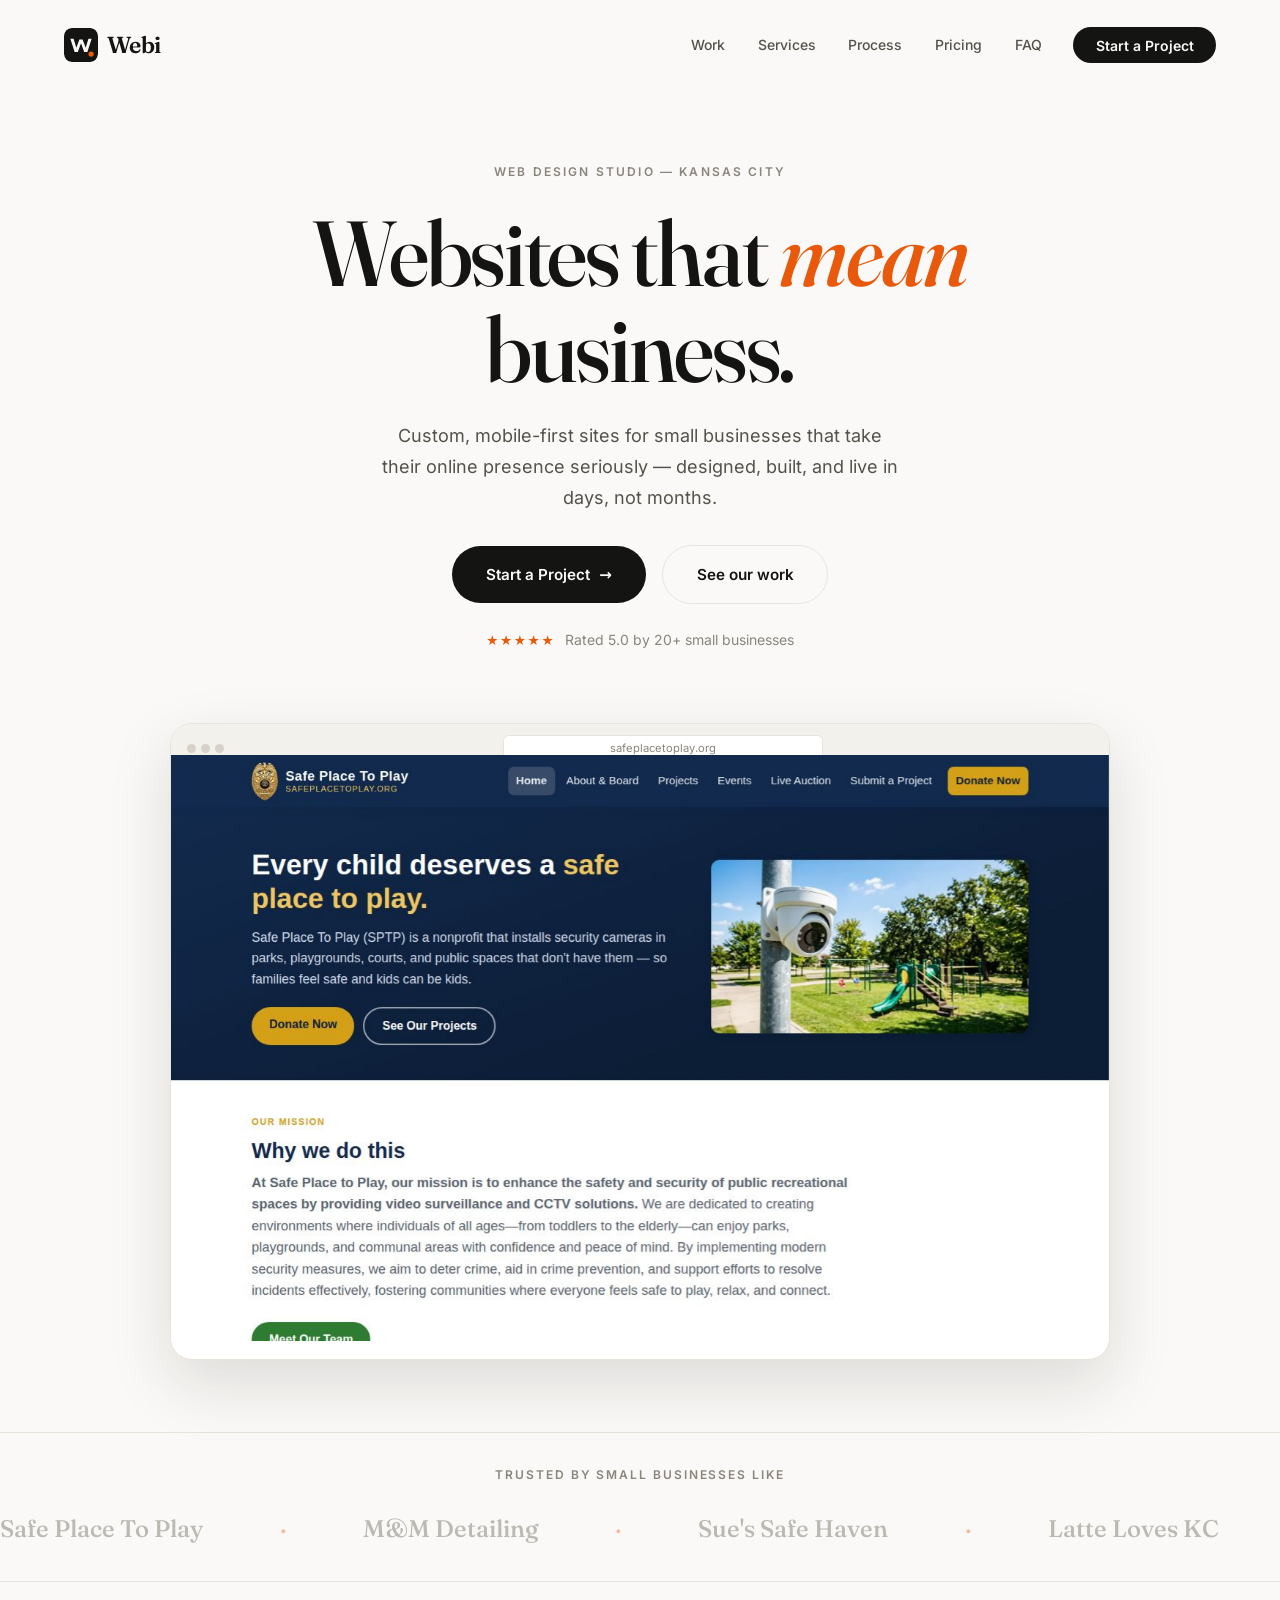
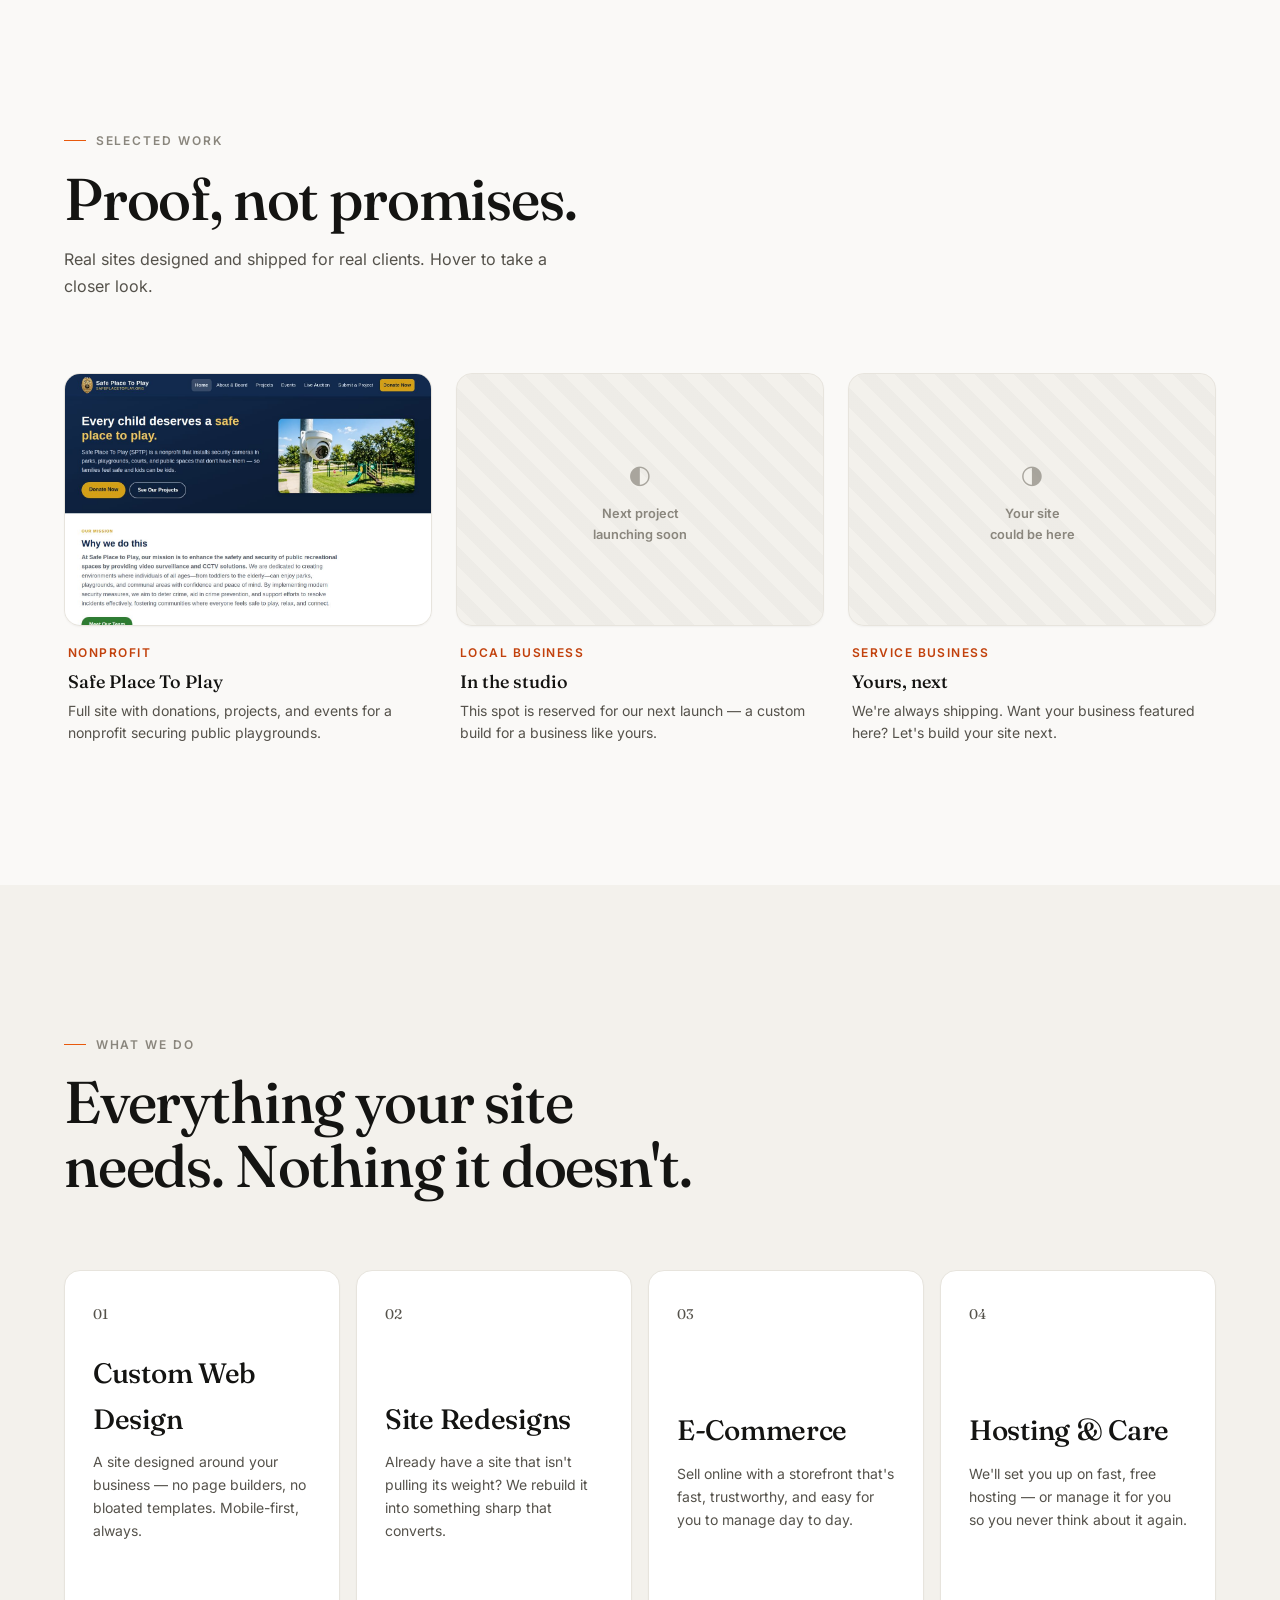
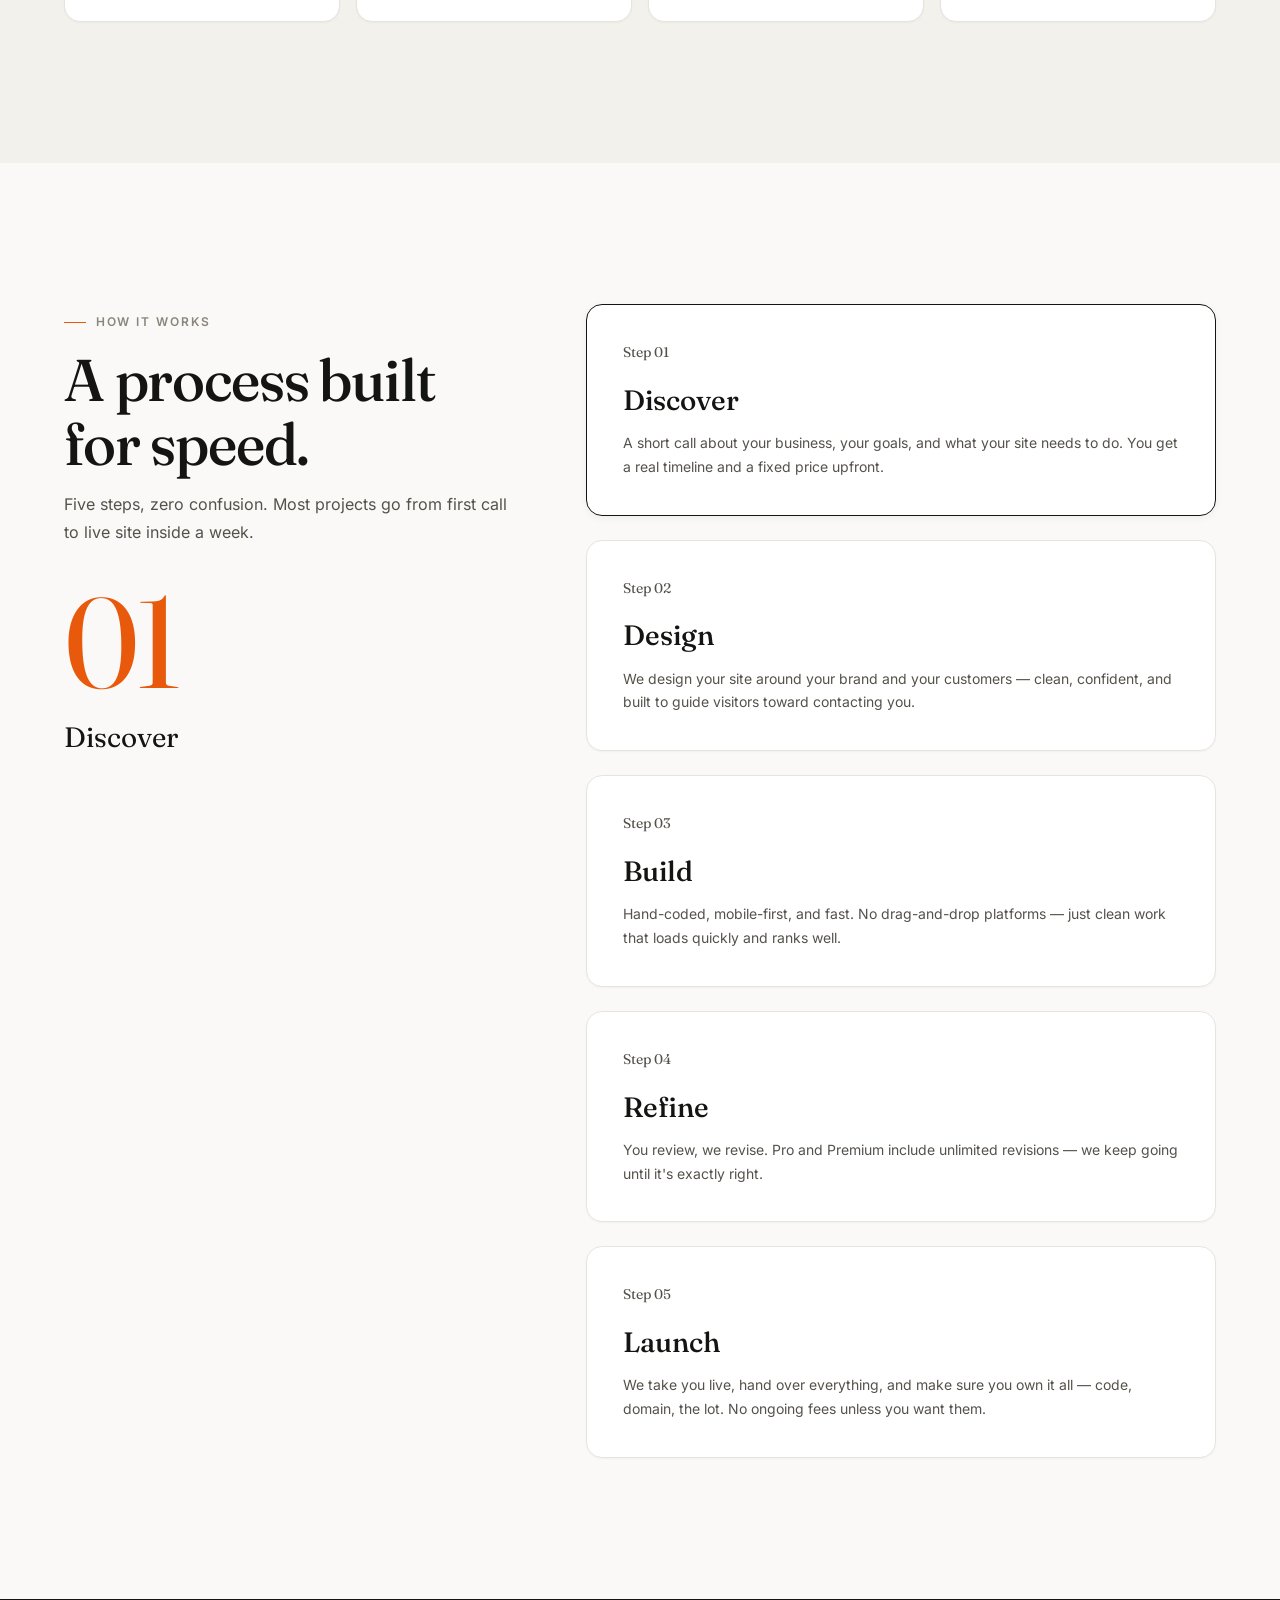
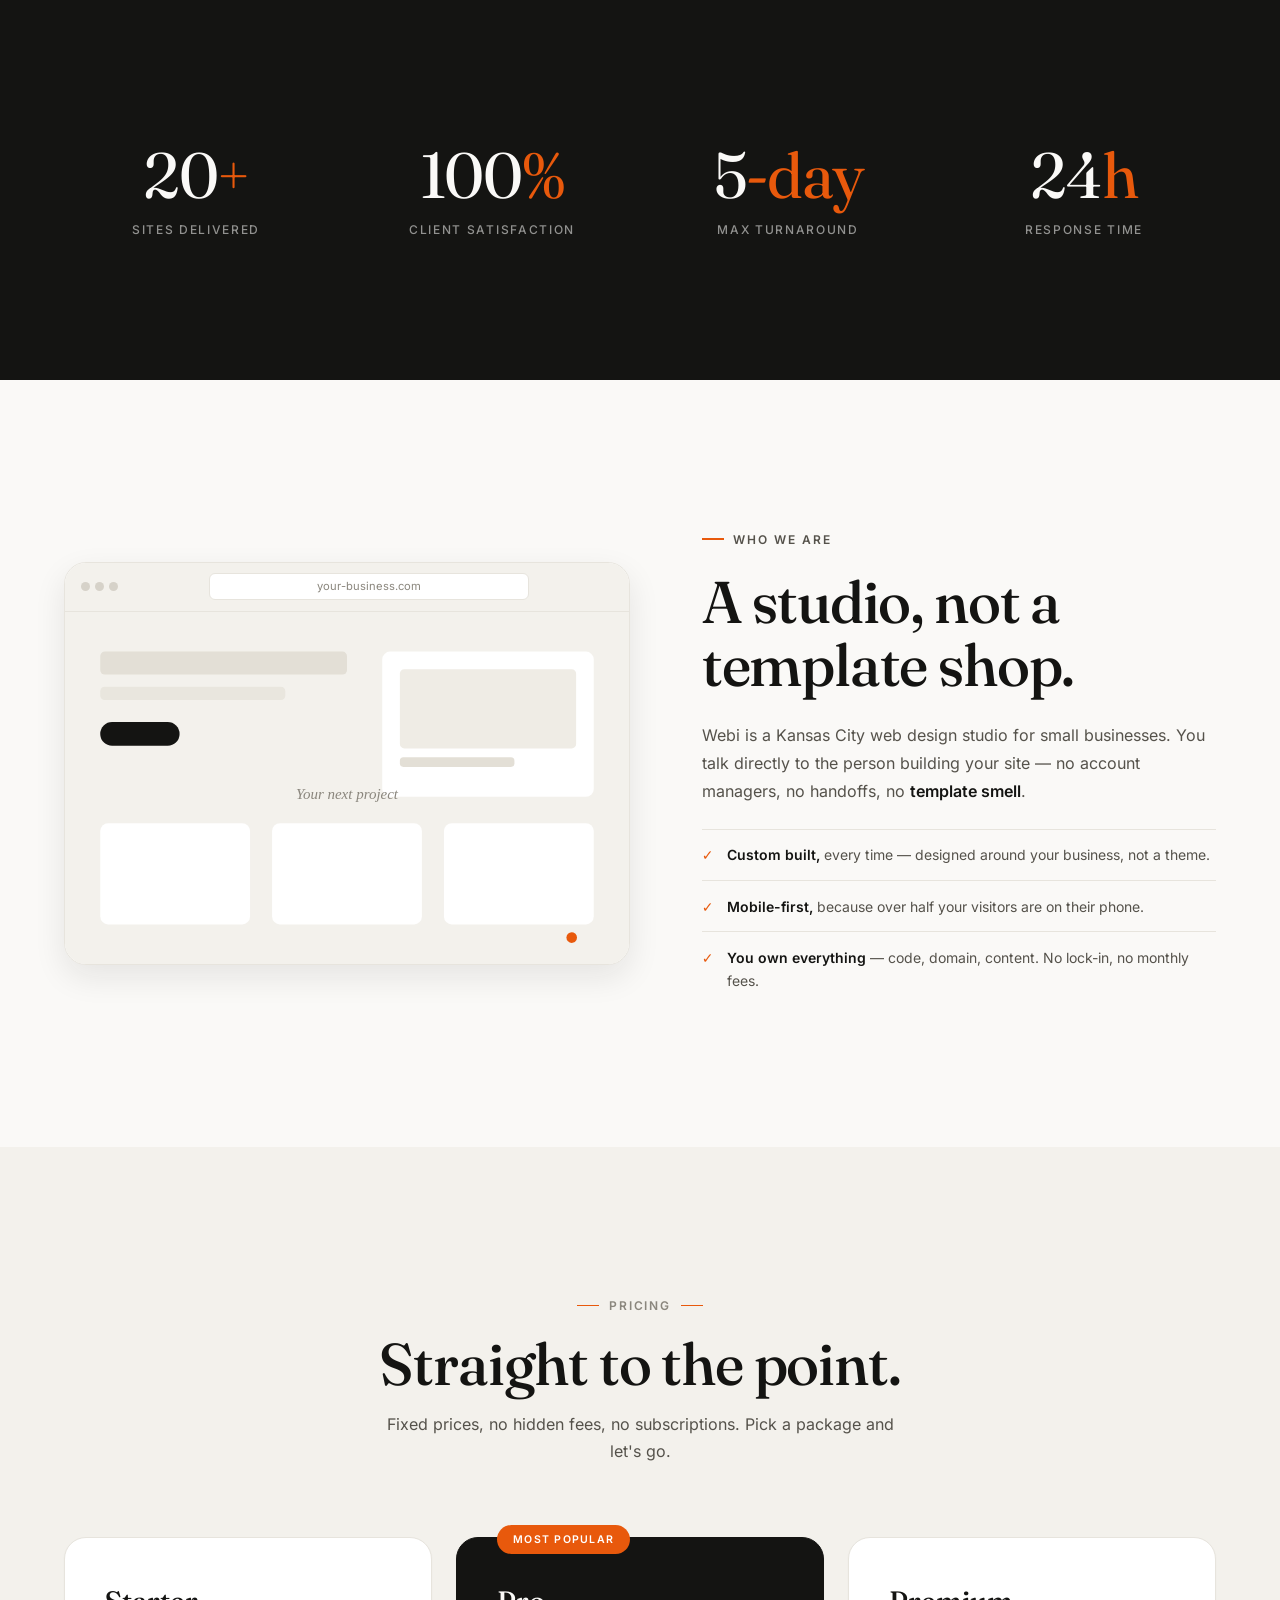
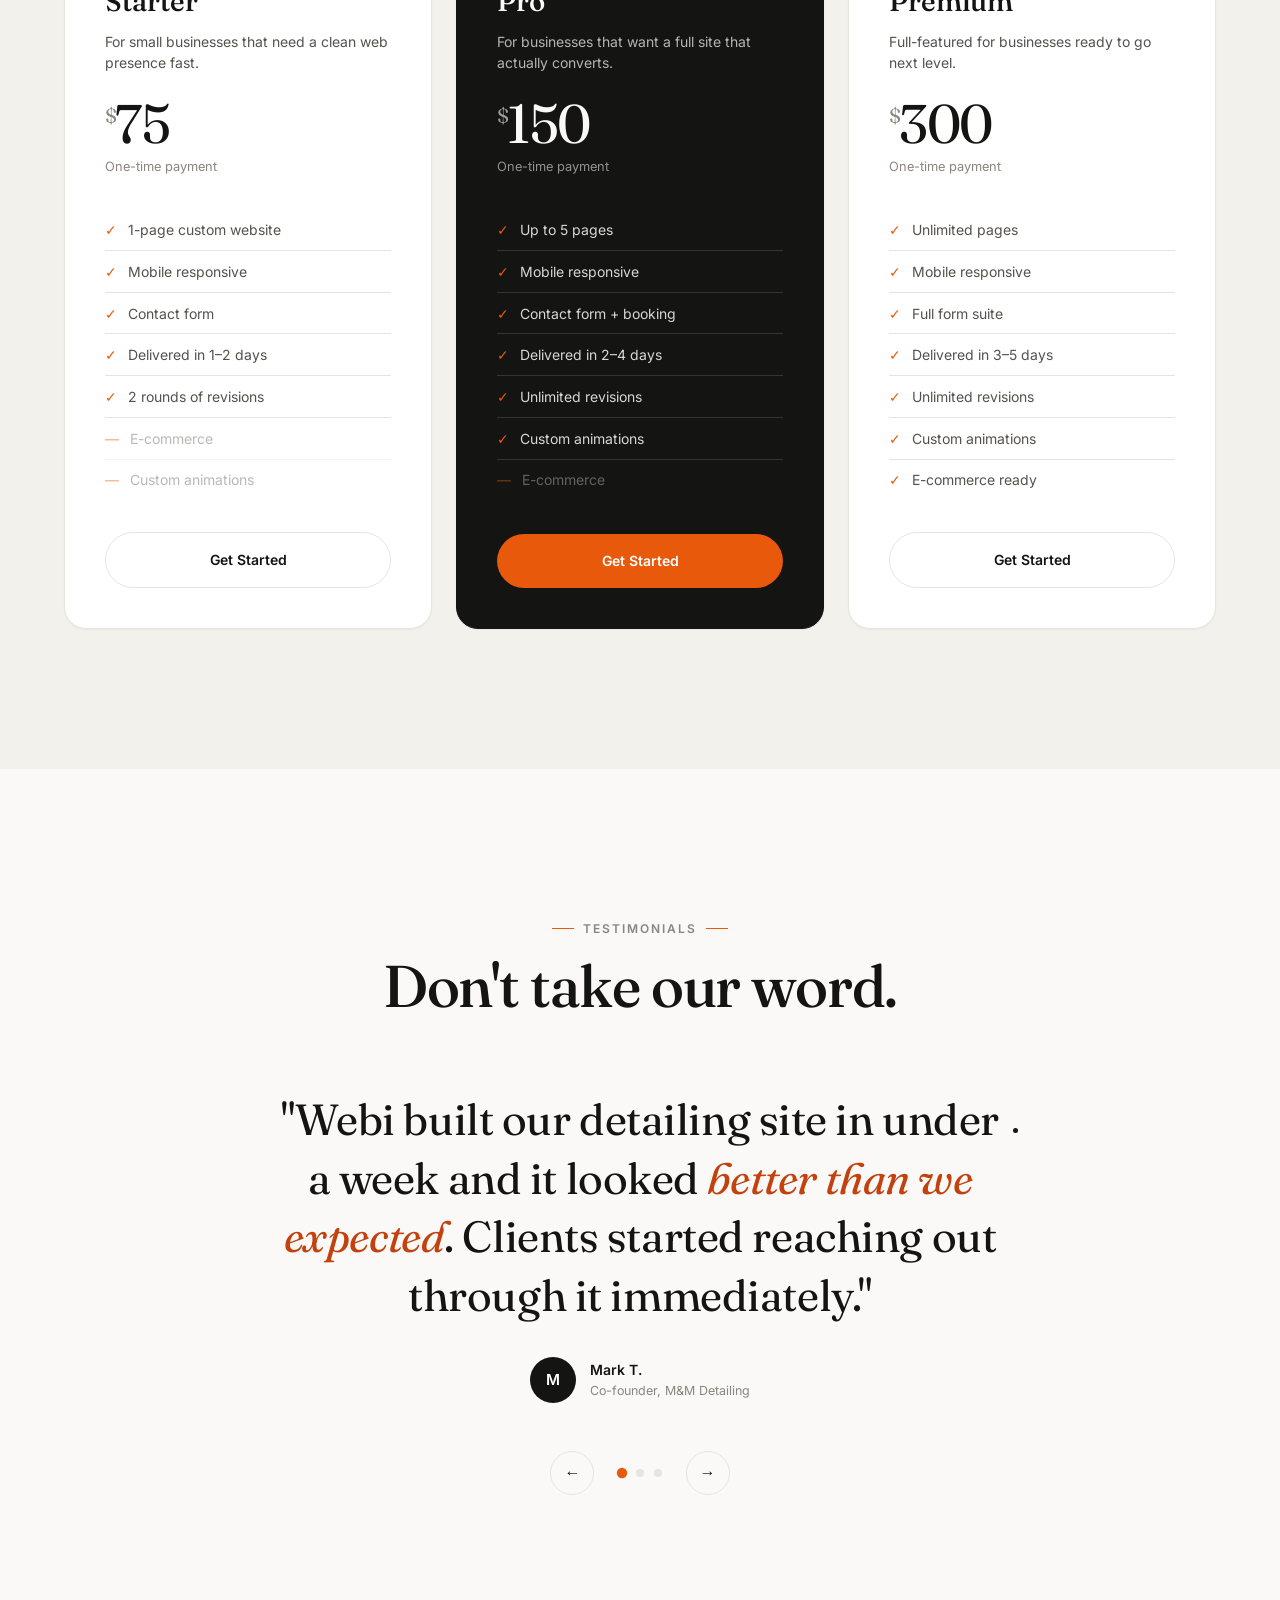
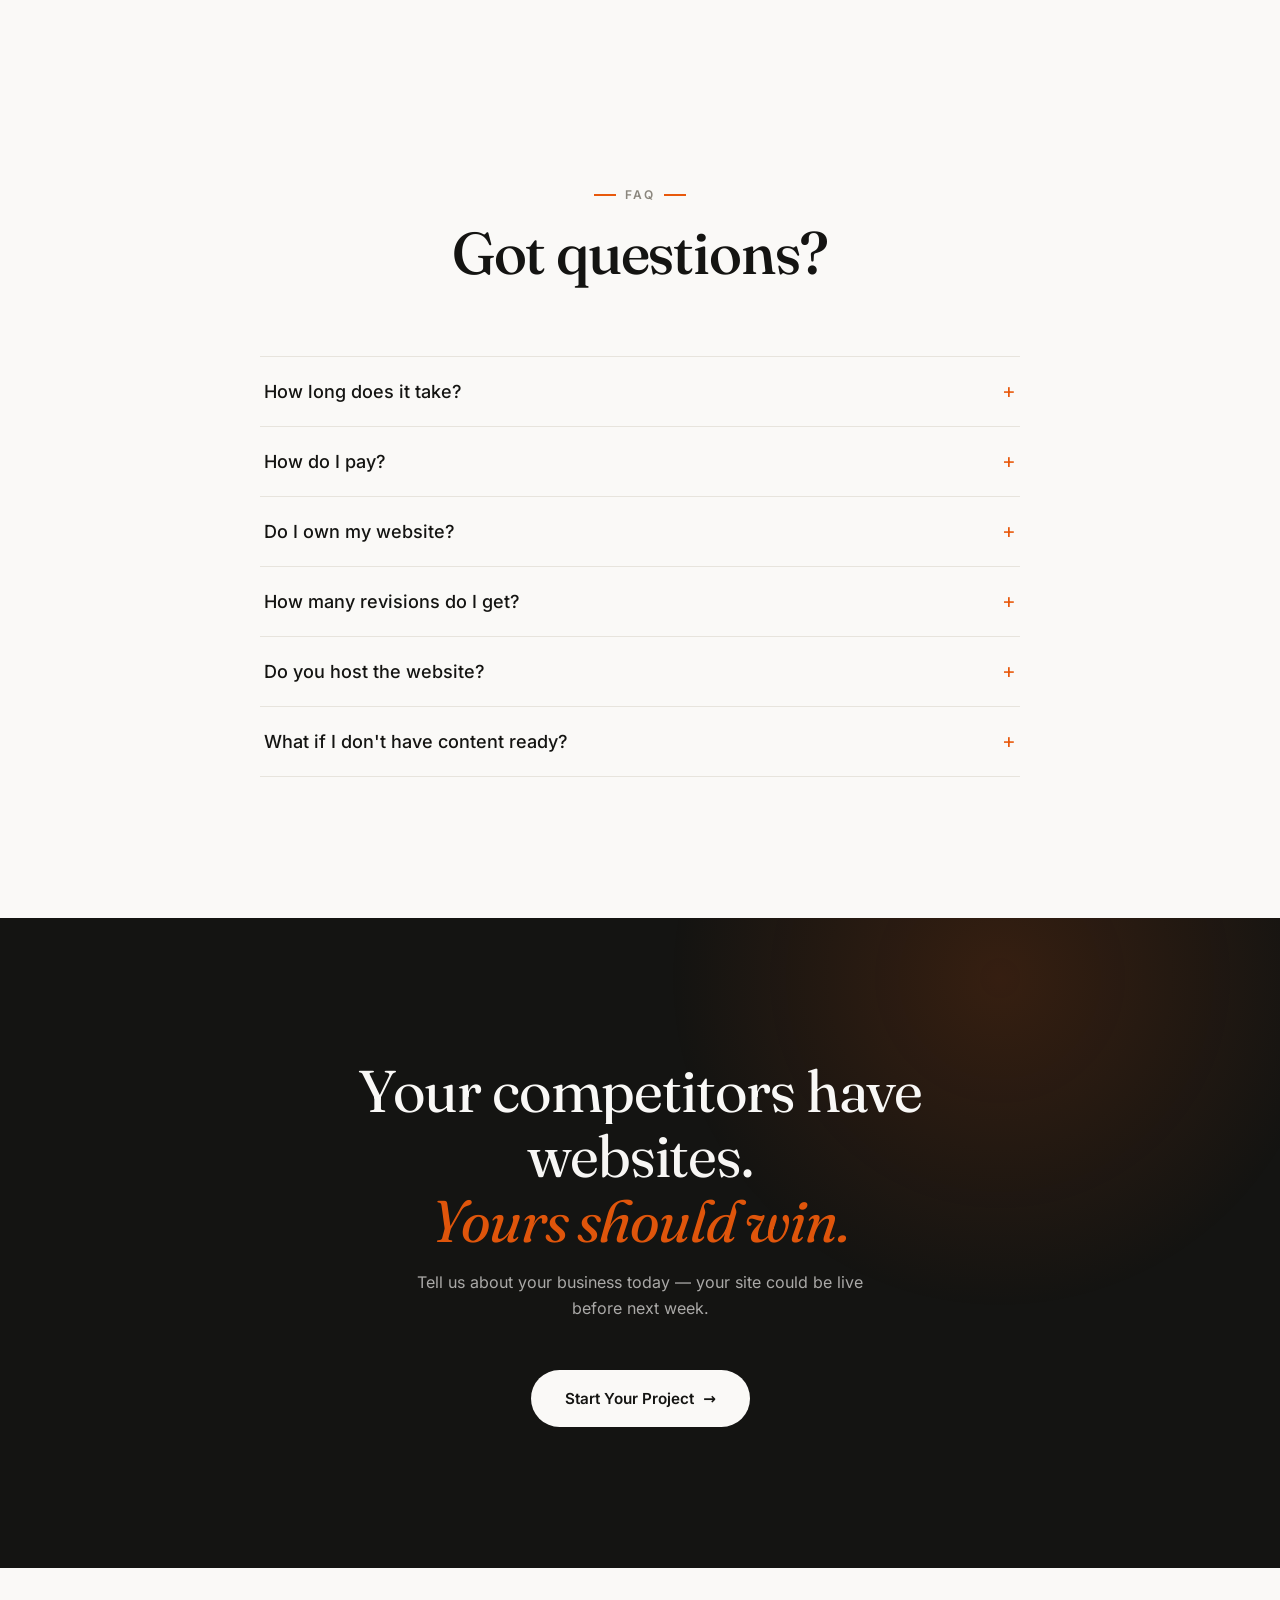
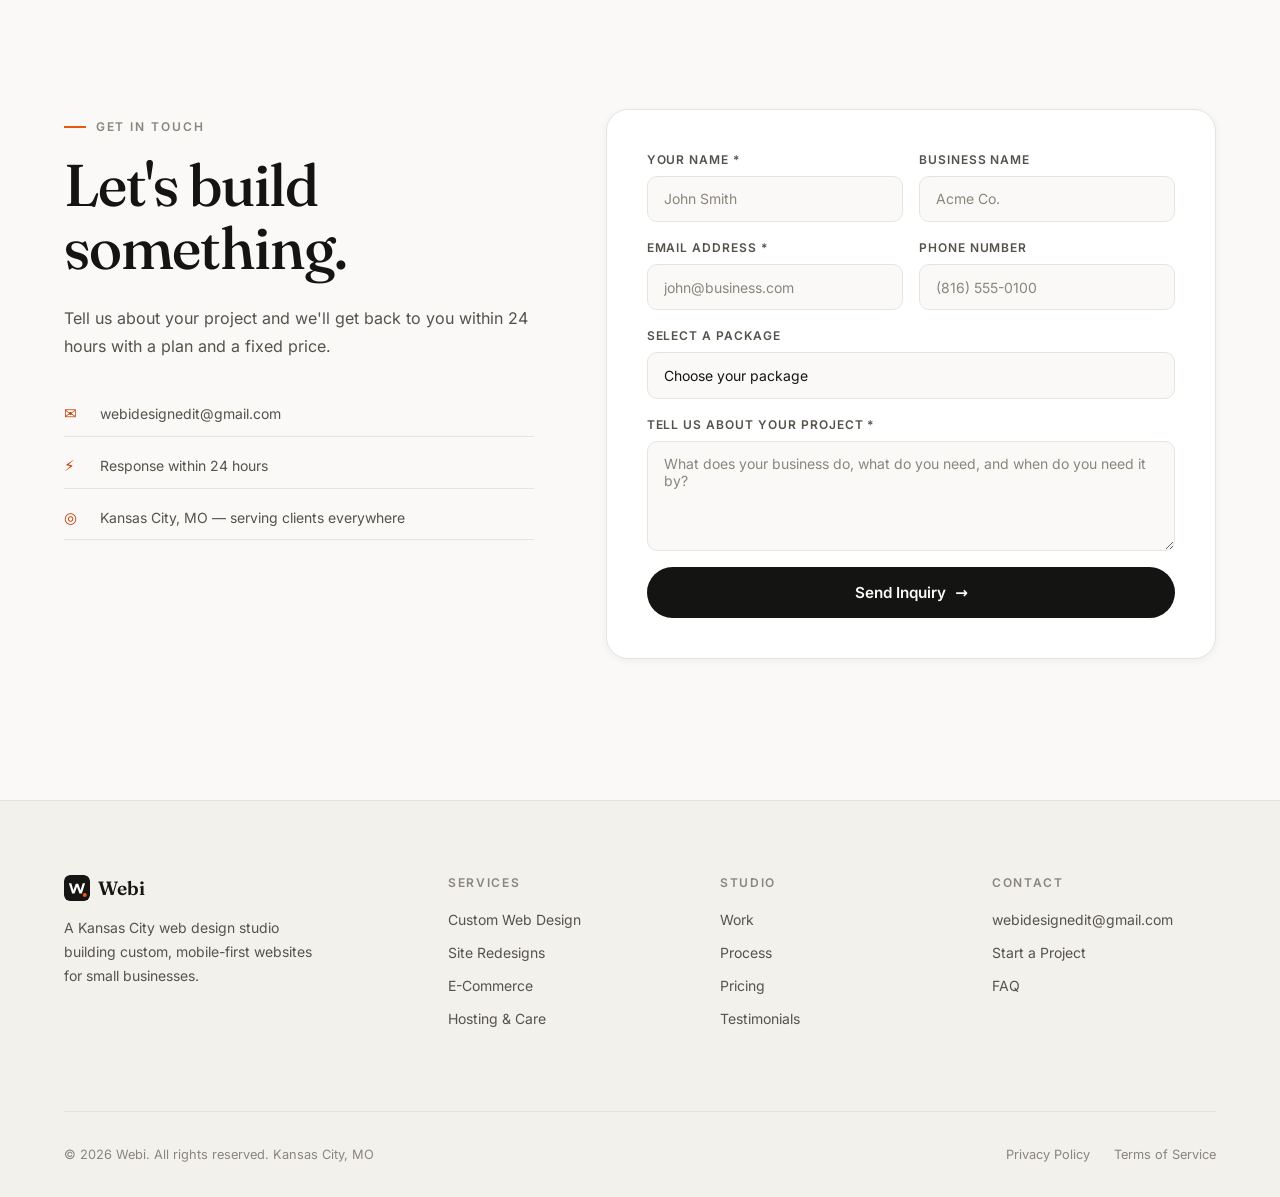
==== commit 30ee1d22: "Rebuild as premium agency-style site: Lenis + GSAP motion system Full redesign in the spirit of high" ====
--- a/index.html
+++ b/index.html
@@ -3,15 +3,15 @@
 <head>
 <meta charset="UTF-8">
 <meta name="viewport" content="width=device-width, initial-scale=1.0">
-<title>Webi — Kansas City Web Design | Custom Websites in Days, Not Months</title>
-<meta name="description" content="Webi builds fast, custom, mobile-first websites for small businesses. Kansas City based, serving clients everywhere. Sites from $75, delivered in as little as 1–2 days.">
+<title>Webi — Kansas City Web Design Studio | Custom Websites, Live in Days</title>
+<meta name="description" content="Webi is a Kansas City web design studio crafting custom, mobile-first websites for small businesses — designed, built, and live in days, not months. From $75.">
 <link rel="canonical" href="https://webi.it.com/">
 
 <!-- Open Graph -->
 <meta property="og:type" content="website">
 <meta property="og:site_name" content="Webi">
-<meta property="og:title" content="Webi — Kansas City Web Design">
-<meta property="og:description" content="Fast, custom, mobile-first websites for small businesses. Delivered in days, not months.">
+<meta property="og:title" content="Webi — Kansas City Web Design Studio">
+<meta property="og:description" content="Custom, mobile-first websites for small businesses — live in days, not months.">
 <meta property="og:url" content="https://webi.it.com/">
 <meta property="og:image" content="https://webi.it.com/assets/og-image.png">
 <meta property="og:image:width" content="1200">
@@ -19,18 +19,17 @@
 
 <!-- Twitter -->
 <meta name="twitter:card" content="summary_large_image">
-<meta name="twitter:title" content="Webi — Kansas City Web Design">
-<meta name="twitter:description" content="Fast, custom, mobile-first websites for small businesses. Delivered in days, not months.">
+<meta name="twitter:title" content="Webi — Kansas City Web Design Studio">
+<meta name="twitter:description" content="Custom, mobile-first websites for small businesses — live in days, not months.">
 <meta name="twitter:image" content="https://webi.it.com/assets/og-image.png">
 
-<meta name="theme-color" content="#0e1116">
+<meta name="theme-color" content="#faf9f7">
 <link rel="icon" type="image/svg+xml" href="assets/favicon.svg">
 <link rel="apple-touch-icon" href="assets/apple-touch-icon.png">
 
-<link rel="preconnect" href="https://fonts.googleapis.com">
-<link rel="preconnect" href="https://fonts.gstatic.com" crossorigin>
-<link href="https://fonts.googleapis.com/css2?family=Plus+Jakarta+Sans:wght@400;500;600;700;800&display=swap" rel="stylesheet">
-<link rel="stylesheet" href="css/style.css?v=4.0.0">
+<link rel="preload" href="assets/fonts/fraunces-var.woff2" as="font" type="font/woff2" crossorigin>
+<link rel="preload" href="assets/fonts/inter-var.woff2" as="font" type="font/woff2" crossorigin>
+<link rel="stylesheet" href="css/style.css?v=5.0.0">
 
 <script type="application/ld+json">
 {
@@ -48,7 +47,9 @@
 <body>
 <a class="skip-link" href="#main">Skip to content</a>
 
-<nav aria-label="Main navigation">
+<div id="cursor-dot" aria-hidden="true"><span class="cursor-label"></span></div>
+
+<nav aria-label="Main navigation" id="site-nav">
   <a href="#" class="nav-logo-wrap" aria-label="Webi — home">
     <img src="assets/favicon.svg" alt="" class="nav-logo-icon" width="34" height="34">
     <span class="nav-logo-text">Webi</span>
@@ -57,319 +58,406 @@
     <span></span><span></span><span></span>
   </button>
   <ul class="nav-links" id="nav-links">
-    <li><a href="#work">Our Work</a></li>
-    <li><a href="#about">About</a></li>
+    <li><a href="#work">Work</a></li>
+    <li><a href="#services">Services</a></li>
     <li><a href="#process">Process</a></li>
     <li><a href="#pricing">Pricing</a></li>
     <li><a href="#faq">FAQ</a></li>
-    <li><a href="#contact" class="nav-cta">Get a Quote</a></li>
+    <li><a href="#contact" class="nav-cta magnetic">Start a Project</a></li>
   </ul>
 </nav>
 
 <main id="main">
-<section class="hero container">
-  <p class="hero-eyebrow"><span class="eyebrow-dot" aria-hidden="true"></span>Web Design Studio — Kansas City</p>
-  <h1>We Build <span class="gradient-text">Websites</span><br>That Work.</h1>
-  <p class="hero-sub">Custom, mobile-first websites for small businesses that are serious about their online presence — designed, built, and live in days, not months.</p>
-  <div class="hero-actions">
-    <a href="#contact" class="btn-gradient">Start Your Project →</a>
-    <a href="#work" class="btn-glass">See Our Work</a>
-  </div>
-
-  <div class="hero-visual">
-    <span class="hero-chip">⚡ Live in <span class="chip-accent">days</span>, not months</span>
+
+<!-- HERO -->
+<section class="hero" id="top">
+  <p class="hero-eyebrow" data-hero-fade>Web Design Studio — Kansas City</p>
+  <h1 data-split>Websites that <em>mean</em> business.</h1>
+  <p class="hero-sub" data-hero-fade>Custom, mobile-first sites for small businesses that take their online presence seriously — designed, built, and live in days, not months.</p>
+  <div class="hero-actions" data-hero-fade>
+    <a href="#contact" class="btn-primary magnetic">Start a Project <span class="btn-arrow" aria-hidden="true">→</span></a>
+    <a href="#work" class="btn-secondary">See our work</a>
+  </div>
+  <p class="hero-trust" data-hero-fade><span class="stars" aria-hidden="true">★★★★★</span> Rated 5.0 by 20+ small businesses</p>
+  <div class="hero-visual" data-hero-fade>
     <div class="browser-frame">
       <div class="browser-bar" aria-hidden="true">
         <div class="browser-dots"><span></span><span></span><span></span></div>
         <div class="browser-url">safeplacetoplay.org</div>
       </div>
-      <img src="assets/work-safeplacetoplay.jpg" alt="Homepage of safeplacetoplay.org, a nonprofit website designed by Webi" width="1280" height="800" fetchpriority="high">
-    </div>
-    <div class="hero-frame-back" aria-hidden="true">
-      <div class="browser-frame">
-        <div class="browser-bar">
-          <div class="browser-dots"><span></span><span></span><span></span></div>
-          <div class="browser-url">your-business.com</div>
-        </div>
-        <!-- PLACEHOLDER: replace with a screenshot of another site you built (assets/work-2.jpg) -->
-        <img src="assets/work-placeholder.svg" alt="" width="1280" height="800">
-      </div>
-    </div>
-  </div>
-
-  <div class="hero-stats">
-    <div class="stat-glass glass-card"><div class="stat-num" data-target="20" data-suffix="+">20+</div><div class="stat-label">Sites Delivered</div></div>
-    <div class="stat-glass glass-card"><div class="stat-num" data-target="100" data-suffix="%">100%</div><div class="stat-label">Client Satisfaction</div></div>
-    <div class="stat-glass glass-card"><div class="stat-num" data-target="5" data-prefix="1–" data-suffix="">1–5</div><div class="stat-label">Day Turnaround</div></div>
-  </div>
-</section>
-
-<section class="container" id="work">
-  <div class="section-head reveal">
-    <p class="section-tag">Our Work</p>
-    <h2 class="section-title">Proof, not promises.</h2>
-    <p class="section-sub">Real sites we've designed and shipped for real clients. Yours could be next.</p>
-  </div>
-  <div class="work-grid">
-    <article class="work-card glass-card reveal">
-      <div class="work-thumb">
-        <img src="assets/work-safeplacetoplay.jpg" alt="Screenshot of the Safe Place To Play homepage" loading="lazy" width="1280" height="800">
-      </div>
-      <div class="work-body">
-        <p class="work-type">Nonprofit</p>
-        <h3 class="work-name">Safe Place To Play</h3>
-        <p class="work-desc">A nonprofit installing security cameras in parks and playgrounds — full site with donations, projects, and events.</p>
-        <a class="work-link" href="https://safeplacetoplay.org" target="_blank" rel="noopener">View Site <span aria-hidden="true">→</span></a>
-      </div>
-    </article>
-
-    <!-- ============================================================
-         PLACEHOLDER PROJECT CARD #1
-         To publish: 1) save a screenshot as assets/work-2.jpg
-                     2) swap the .work-thumb-placeholder div for:
-                        <img src="assets/work-2.jpg" alt="Screenshot of PROJECT NAME homepage" loading="lazy">
-                     3) fill in the name, description, and link below
-         ============================================================ -->
-    <article class="work-card glass-card reveal reveal-delay-1">
-      <div class="work-thumb">
-        <div class="work-thumb-placeholder">
-          <span class="ph-icon" aria-hidden="true">🖼️</span>
-          <span>Project screenshot<br>coming soon</span>
-        </div>
-      </div>
-      <div class="work-body">
-        <p class="work-type">Local Business</p>
-        <h3 class="work-name">Your Project Here</h3>
-        <p class="work-desc">This spot is reserved for our next launch — a custom site built for a business like yours.</p>
-        <span class="work-link disabled">Launching Soon</span>
-      </div>
-    </article>
-
-    <!-- ============================================================
-         PLACEHOLDER PROJECT CARD #2 — same steps as above (assets/work-3.jpg)
-         ============================================================ -->
-    <article class="work-card glass-card reveal reveal-delay-2">
-      <div class="work-thumb">
-        <div class="work-thumb-placeholder">
-          <span class="ph-icon" aria-hidden="true">🖼️</span>
-          <span>Project screenshot<br>coming soon</span>
-        </div>
-      </div>
-      <div class="work-body">
-        <p class="work-type">Service Business</p>
-        <h3 class="work-name">Your Project Here</h3>
-        <p class="work-desc">We're always shipping. Want your business featured here? Let's build your site next.</p>
-        <a class="work-link" href="#contact">Start a Project <span aria-hidden="true">→</span></a>
-      </div>
-    </article>
-  </div>
-</section>
-
-<section class="container" id="about">
-  <div class="about-grid">
-    <div class="about-text reveal">
-      <div class="section-head-left">
-        <p class="section-tag">Who We Are</p>
-        <h2 class="section-title">We Mean<br>Business.</h2>
-      </div>
-      <p>Webi is a Kansas City web design studio that builds websites that work for your business. Clean, fast, and done right.</p>
-      <p>You tell us what you need, we build it. Most sites are live in under a week.</p>
-      <p>Every site is <strong>custom built and mobile-first.</strong> No page builders, no bloated templates. Just sharp work.</p>
-    </div>
-    <div class="about-cards">
-      <div class="about-card glass-card reveal">
-        <div class="about-card-icon icon-red" aria-hidden="true">⚡</div>
-        <div><h3>Fast Delivery</h3><p>Most sites are ready in 1–5 days depending on the package. You get a real timeline upfront and we stick to it.</p></div>
-      </div>
-      <div class="about-card glass-card reveal reveal-delay-1">
-        <div class="about-card-icon icon-teal" aria-hidden="true">📱</div>
-        <div><h3>Mobile-First Design</h3><p>Over half your visitors are on their phone. Every site we build looks sharp on any screen, always.</p></div>
-      </div>
-      <div class="about-card glass-card reveal reveal-delay-2">
-        <div class="about-card-icon icon-pink" aria-hidden="true">🎯</div>
-        <div><h3>Built to Convert</h3><p>Every page, button, and section is designed with one thing in mind — getting your business more customers.</p></div>
-      </div>
-    </div>
-  </div>
-</section>
-
-<section class="container" id="process">
-  <div class="section-head reveal">
-    <p class="section-tag">How It Works</p>
-    <h2 class="section-title">Simple. Fast. Done.</h2>
-    <p class="section-sub">No confusion. Here's exactly what working with Webi looks like.</p>
-  </div>
-  <div class="process-steps">
-    <div class="process-step glass-card reveal"><div class="process-num" aria-hidden="true">01</div><h3>Discovery Call</h3><p>We talk through your business, goals, and what you need from your site.</p></div>
-    <div class="process-step glass-card reveal reveal-delay-1"><div class="process-num" aria-hidden="true">02</div><h3>We Design</h3><p>We build your custom site — fast, clean, built for your brand.</p></div>
-    <div class="process-step glass-card reveal reveal-delay-2"><div class="process-num" aria-hidden="true">03</div><h3>You Review</h3><p>Give feedback. We revise until it's exactly what you envisioned.</p></div>
-    <div class="process-step glass-card reveal reveal-delay-3"><div class="process-num" aria-hidden="true">04</div><h3>You Go Live</h3><p>We launch your site and hand everything over. You own it all.</p></div>
-  </div>
-</section>
-
-<section class="container" id="why">
-  <div class="section-head reveal">
-    <p class="section-tag">Why Webi</p>
-    <h2 class="section-title">The smarter choice.</h2>
-    <p class="section-sub">See how Webi stacks up against the other options.</p>
-  </div>
-  <div class="why-table-wrap glass-card reveal">
-    <table class="why-table">
-      <caption class="visually-hidden">Comparison of Webi against freelancers, website builders, and big agencies</caption>
-      <thead><tr><th scope="col"><span class="visually-hidden">Feature</span></th><th scope="col" class="highlight">✦ Webi</th><th scope="col">Freelancer</th><th scope="col">Wix / Squarespace</th><th scope="col">Big Agency</th></tr></thead>
-      <tbody>
-        <tr><td>Custom design</td><td class="highlight"><span class="check-yes" aria-label="Yes">✓</span></td><td><span class="check-maybe" aria-label="Sometimes">~</span></td><td><span class="check-no" aria-label="No">✗</span></td><td><span class="check-yes" aria-label="Yes">✓</span></td></tr>
-        <tr><td>Fast delivery</td><td class="highlight"><span class="check-yes" aria-label="Yes">✓</span></td><td><span class="check-no" aria-label="No">✗</span></td><td><span class="check-yes" aria-label="Yes">✓</span></td><td><span class="check-no" aria-label="No">✗</span></td></tr>
-        <tr><td>Affordable pricing</td><td class="highlight"><span class="check-yes" aria-label="Yes">✓</span></td><td><span class="check-maybe" aria-label="Sometimes">~</span></td><td><span class="check-yes" aria-label="Yes">✓</span></td><td><span class="check-no" aria-label="No">✗</span></td></tr>
-        <tr><td>Mobile responsive</td><td class="highlight"><span class="check-yes" aria-label="Yes">✓</span></td><td><span class="check-maybe" aria-label="Sometimes">~</span></td><td><span class="check-yes" aria-label="Yes">✓</span></td><td><span class="check-yes" aria-label="Yes">✓</span></td></tr>
-        <tr><td>Unlimited revisions</td><td class="highlight"><span class="check-yes" aria-label="Yes">✓</span></td><td><span class="check-no" aria-label="No">✗</span></td><td><span class="check-no" aria-label="No">✗</span></td><td><span class="check-no" aria-label="No">✗</span></td></tr>
-        <tr><td>No monthly fees</td><td class="highlight"><span class="check-yes" aria-label="Yes">✓</span></td><td><span class="check-yes" aria-label="Yes">✓</span></td><td><span class="check-no" aria-label="No">✗</span></td><td><span class="check-yes" aria-label="Yes">✓</span></td></tr>
-        <tr><td>Direct communication</td><td class="highlight"><span class="check-yes" aria-label="Yes">✓</span></td><td><span class="check-maybe" aria-label="Sometimes">~</span></td><td><span class="check-no" aria-label="No">✗</span></td><td><span class="check-no" aria-label="No">✗</span></td></tr>
-      </tbody>
-    </table>
-  </div>
-</section>
-
-<section class="container" id="pricing">
-  <div class="section-head reveal">
-    <p class="section-tag">Pricing</p>
-    <h2 class="section-title">Straight to the point.</h2>
-    <p class="section-sub">No hidden fees. No surprises. Pick your package and let's go.</p>
-  </div>
-  <div class="pricing-grid">
-    <div class="pricing-card glass-card reveal">
-      <h3 class="pricing-name">Starter</h3>
-      <p class="pricing-desc">For small businesses that need a clean web presence fast.</p>
-      <div class="pricing-price"><sup>$</sup>75</div>
-      <div class="pricing-billing">One-time payment</div>
-      <ul class="pricing-features">
-        <li><span class="check" aria-hidden="true">✓</span>1-page custom website</li>
-        <li><span class="check" aria-hidden="true">✓</span>Mobile responsive</li>
-        <li><span class="check" aria-hidden="true">✓</span>Contact form</li>
-        <li><span class="check" aria-hidden="true">✓</span>Delivered in 1–2 days</li>
-        <li><span class="check" aria-hidden="true">✓</span>2 rounds of revisions</li>
-        <li class="dim"><span class="check" aria-hidden="true">—</span>E-commerce</li>
-        <li class="dim"><span class="check" aria-hidden="true">—</span>Custom animations</li>
-      </ul>
-      <a href="#contact" class="pricing-btn pricing-btn-outline">Get Started →</a>
-    </div>
-    <div class="pricing-card featured glass-card reveal reveal-delay-1">
-      <div class="pricing-badge">★ Most Popular</div>
-      <h3 class="pricing-name">Pro</h3>
-      <p class="pricing-desc">For businesses that want a full site that actually converts.</p>
-      <div class="pricing-price"><sup>$</sup>150</div>
-      <div class="pricing-billing">One-time payment</div>
-      <ul class="pricing-features">
-        <li><span class="check" aria-hidden="true">✓</span>Up to 5 pages</li>
-        <li><span class="check" aria-hidden="true">✓</span>Mobile responsive</li>
-        <li><span class="check" aria-hidden="true">✓</span>Contact form + booking</li>
-        <li><span class="check" aria-hidden="true">✓</span>Delivered in 2–4 days</li>
-        <li><span class="check" aria-hidden="true">✓</span>Unlimited revisions</li>
-        <li><span class="check" aria-hidden="true">✓</span>Custom animations</li>
-        <li class="dim"><span class="check" aria-hidden="true">—</span>E-commerce</li>
-      </ul>
-      <a href="#contact" class="pricing-btn pricing-btn-filled">Get Started →</a>
-    </div>
-    <div class="pricing-card glass-card reveal reveal-delay-2">
-      <h3 class="pricing-name">Premium</h3>
-      <p class="pricing-desc">Full-featured for businesses ready to go next level.</p>
-      <div class="pricing-price"><sup>$</sup>300</div>
-      <div class="pricing-billing">One-time payment</div>
-      <ul class="pricing-features">
-        <li><span class="check" aria-hidden="true">✓</span>Unlimited pages</li>
-        <li><span class="check" aria-hidden="true">✓</span>Mobile responsive</li>
-        <li><span class="check" aria-hidden="true">✓</span>Full form suite</li>
-        <li><span class="check" aria-hidden="true">✓</span>Delivered in 3–5 days</li>
-        <li><span class="check" aria-hidden="true">✓</span>Unlimited revisions</li>
-        <li><span class="check" aria-hidden="true">✓</span>Custom animations</li>
-        <li><span class="check" aria-hidden="true">✓</span>E-commerce ready</li>
-      </ul>
-      <a href="#contact" class="pricing-btn pricing-btn-outline">Get Started →</a>
-    </div>
-  </div>
-</section>
-
-<section class="container" id="testimonials">
-  <div class="section-head reveal">
-    <p class="section-tag">Testimonials</p>
-    <h2 class="section-title">Don't take our word.</h2>
-    <p class="section-sub">Here's what real clients say about working with Webi.</p>
-  </div>
-  <div class="testimonials-grid">
-    <figure class="testimonial-card glass-card reveal">
-      <div class="stars" aria-label="5 out of 5 stars"><span class="star" aria-hidden="true">★★★★★</span></div>
-      <blockquote class="testimonial-text">"Webi built our detailing site in under a week and it looked better than we expected. Clients started reaching out through it immediately."</blockquote>
-      <figcaption class="testimonial-author">
-        <div class="t-avatar av-1" aria-hidden="true">M</div>
-        <div><div class="t-name">Mark T.</div><div class="t-role">Co-founder, M&amp;M Detailing</div></div>
-      </figcaption>
-    </figure>
-    <figure class="testimonial-card glass-card reveal reveal-delay-1">
-      <div class="stars" aria-label="5 out of 5 stars"><span class="star" aria-hidden="true">★★★★★</span></div>
-      <blockquote class="testimonial-text">"Super easy to work with. They delivered a clean, professional site that really represents my brand. The turnaround was incredibly fast."</blockquote>
-      <figcaption class="testimonial-author">
-        <div class="t-avatar av-2" aria-hidden="true">S</div>
-        <div><div class="t-name">Sue R.</div><div class="t-role">Founder, Sue's Safe Haven</div></div>
-      </figcaption>
-    </figure>
-    <figure class="testimonial-card glass-card reveal reveal-delay-2">
-      <div class="stars" aria-label="5 out of 5 stars"><span class="star" aria-hidden="true">★★★★★</span></div>
-      <blockquote class="testimonial-text">"I didn't know what I wanted going in but Webi figured it out. The site looks legit — exactly what a coffee shop needs to stand out."</blockquote>
-      <figcaption class="testimonial-author">
-        <div class="t-avatar av-3" aria-hidden="true">L</div>
-        <div><div class="t-name">Lena K.</div><div class="t-role">Owner, Latte Loves KC</div></div>
-      </figcaption>
-    </figure>
-  </div>
-</section>
-
-<section class="faq container" id="faq">
-  <div class="section-head reveal">
-    <p class="section-tag">FAQ</p>
-    <h2 class="section-title">Got questions?</h2>
-    <p class="section-sub">Everything you need to know before reaching out.</p>
-  </div>
-  <div class="faq-grid">
-    <div class="faq-item glass-card reveal">
-      <button class="faq-q" aria-expanded="false">How long does it take? <span class="faq-icon" aria-hidden="true">+</span></button>
-      <div class="faq-a">Starter is done in 1–2 days, Pro in 2–4 days, and Premium in 3–5 days. Fast turnaround is one of the main reasons clients choose us.</div>
-    </div>
-    <div class="faq-item glass-card reveal">
-      <button class="faq-q" aria-expanded="false">How do I pay? <span class="faq-icon" aria-hidden="true">+</span></button>
-      <div class="faq-a">We accept all major cards, PayPal, Cash App, and Venmo. Payment is due upfront for Starter and split 50/50 for Pro and Premium packages.</div>
-    </div>
-    <div class="faq-item glass-card reveal">
-      <button class="faq-q" aria-expanded="false">Do I own my website? <span class="faq-icon" aria-hidden="true">+</span></button>
-      <div class="faq-a">Yes, 100%. Once delivered you own everything — the code, the domain, all of it. There are no ongoing fees from us unless you choose to add hosting support.</div>
-    </div>
-    <div class="faq-item glass-card reveal">
-      <button class="faq-q" aria-expanded="false">How many revisions do I get? <span class="faq-icon" aria-hidden="true">+</span></button>
-      <div class="faq-a">Starter includes 2 rounds of revisions. Pro and Premium include unlimited revisions until you're happy. We won't stop until it's exactly what you envisioned.</div>
-    </div>
-    <div class="faq-item glass-card reveal">
-      <button class="faq-q" aria-expanded="false">Do you host the website? <span class="faq-icon" aria-hidden="true">+</span></button>
-      <div class="faq-a">We don't host by default but we'll help you set up free hosting on GitHub Pages or Netlify. We can also manage hosting for you as an add-on service.</div>
-    </div>
-    <div class="faq-item glass-card reveal">
-      <button class="faq-q" aria-expanded="false">What if I don't have content ready? <span class="faq-icon" aria-hidden="true">+</span></button>
-      <div class="faq-a">No problem. We can write basic copy for your site as part of the project. Just tell us about your business and we'll handle the words.</div>
-    </div>
-  </div>
-</section>
-
-<section class="contact container" id="contact">
+      <img src="assets/work-safeplacetoplay.jpg" alt="Homepage of safeplacetoplay.org, a nonprofit website designed by Webi" width="1280" height="800" fetchpriority="high" data-parallax>
+    </div>
+  </div>
+</section>
+
+<!-- SOCIAL PROOF MARQUEE -->
+<div class="marquee-section" aria-label="Clients we've worked with">
+  <p class="marquee-label">Trusted by small businesses like</p>
+  <div class="marquee-track" aria-hidden="true">
+    <span class="marquee-item">Safe Place To Play</span><span class="marquee-item">M&amp;M Detailing</span><span class="marquee-item">Sue's Safe Haven</span><span class="marquee-item">Latte Loves KC</span><span class="marquee-item">Your Business Next</span>
+    <span class="marquee-item">Safe Place To Play</span><span class="marquee-item">M&amp;M Detailing</span><span class="marquee-item">Sue's Safe Haven</span><span class="marquee-item">Latte Loves KC</span><span class="marquee-item">Your Business Next</span>
+  </div>
+</div>
+
+<!-- WORK -->
+<section id="work">
+  <div class="wrap">
+    <div class="section-head" data-reveal>
+      <p class="section-tag">Selected Work</p>
+      <h2 class="section-title">Proof, not promises.</h2>
+      <p class="section-sub">Real sites designed and shipped for real clients. Hover to take a closer look.</p>
+    </div>
+    <div class="work-grid" data-reveal-group>
+      <a class="work-card" href="https://safeplacetoplay.org" target="_blank" rel="noopener" data-cursor="View →" data-reveal>
+        <div class="work-thumb">
+          <img src="assets/work-safeplacetoplay.jpg" alt="Screenshot of the Safe Place To Play homepage" loading="lazy" width="1280" height="800">
+          <span class="work-overlay">Visit safeplacetoplay.org <span class="arrow" aria-hidden="true">→</span></span>
+        </div>
+        <div class="work-meta">
+          <p class="work-type">Nonprofit</p>
+          <h3 class="work-name">Safe Place To Play</h3>
+          <p class="work-desc">Full site with donations, projects, and events for a nonprofit securing public playgrounds.</p>
+        </div>
+      </a>
+
+      <!-- ============================================================
+           PLACEHOLDER PROJECT CARD #1
+           To publish: 1) save a screenshot as assets/work-2.jpg
+                       2) swap .work-thumb-placeholder for:
+                          <img src="assets/work-2.jpg" alt="Screenshot of PROJECT NAME homepage" loading="lazy">
+                       3) update name, type, description; turn the wrapper
+                          into <a href="…"> like the first card
+           ============================================================ -->
+      <div class="work-card" data-reveal>
+        <div class="work-thumb">
+          <div class="work-thumb-placeholder">
+            <span class="ph-icon" aria-hidden="true">◐</span>
+            <span>Next project<br>launching soon</span>
+          </div>
+        </div>
+        <div class="work-meta">
+          <p class="work-type">Local Business</p>
+          <h3 class="work-name">In the studio</h3>
+          <p class="work-desc">This spot is reserved for our next launch — a custom build for a business like yours.</p>
+        </div>
+      </div>
+
+      <!-- PLACEHOLDER PROJECT CARD #2 — same steps as above (assets/work-3.jpg) -->
+      <div class="work-card" data-reveal>
+        <div class="work-thumb">
+          <div class="work-thumb-placeholder">
+            <span class="ph-icon" aria-hidden="true">◑</span>
+            <span>Your site<br>could be here</span>
+          </div>
+        </div>
+        <div class="work-meta">
+          <p class="work-type">Service Business</p>
+          <h3 class="work-name">Yours, next</h3>
+          <p class="work-desc">We're always shipping. Want your business featured here? Let's build your site next.</p>
+        </div>
+      </div>
+    </div>
+  </div>
+</section>
+
+<!-- SERVICES -->
+<section id="services">
+  <div class="wrap">
+    <div class="section-head" data-reveal>
+      <p class="section-tag">What We Do</p>
+      <h2 class="section-title">Everything your site needs. Nothing it doesn't.</h2>
+    </div>
+    <div class="services-grid" data-reveal-group>
+      <div class="service-card" data-reveal>
+        <p class="service-num">01</p>
+        <h3>Custom Web Design</h3>
+        <p>A site designed around your business — no page builders, no bloated templates. Mobile-first, always.</p>
+        <span class="service-arrow" aria-hidden="true">→</span>
+      </div>
+      <div class="service-card" data-reveal>
+        <p class="service-num">02</p>
+        <h3>Site Redesigns</h3>
+        <p>Already have a site that isn't pulling its weight? We rebuild it into something sharp that converts.</p>
+        <span class="service-arrow" aria-hidden="true">→</span>
+      </div>
+      <div class="service-card" data-reveal>
+        <p class="service-num">03</p>
+        <h3>E-Commerce</h3>
+        <p>Sell online with a storefront that's fast, trustworthy, and easy for you to manage day to day.</p>
+        <span class="service-arrow" aria-hidden="true">→</span>
+      </div>
+      <div class="service-card" data-reveal>
+        <p class="service-num">04</p>
+        <h3>Hosting & Care</h3>
+        <p>We'll set you up on fast, free hosting — or manage it for you so you never think about it again.</p>
+        <span class="service-arrow" aria-hidden="true">→</span>
+      </div>
+    </div>
+  </div>
+</section>
+
+<!-- PROCESS -->
+<section id="process">
+  <div class="wrap">
+    <div class="process-layout">
+      <div class="process-sticky">
+        <div class="section-head" data-reveal>
+          <p class="section-tag">How It Works</p>
+          <h2 class="section-title">A process built for speed.</h2>
+          <p class="section-sub">Five steps, zero confusion. Most projects go from first call to live site inside a week.</p>
+        </div>
+        <div class="process-current" aria-hidden="true">
+          <div class="process-current-num" id="process-num">01</div>
+          <div class="process-current-name" id="process-name">Discover</div>
+        </div>
+      </div>
+      <div class="process-steps">
+        <div class="process-step" data-step="01" data-step-name="Discover" data-reveal>
+          <p class="process-step-num">Step 01</p>
+          <h3>Discover</h3>
+          <p>A short call about your business, your goals, and what your site needs to do. You get a real timeline and a fixed price upfront.</p>
+        </div>
+        <div class="process-step" data-step="02" data-step-name="Design" data-reveal>
+          <p class="process-step-num">Step 02</p>
+          <h3>Design</h3>
+          <p>We design your site around your brand and your customers — clean, confident, and built to guide visitors toward contacting you.</p>
+        </div>
+        <div class="process-step" data-step="03" data-step-name="Build" data-reveal>
+          <p class="process-step-num">Step 03</p>
+          <h3>Build</h3>
+          <p>Hand-coded, mobile-first, and fast. No drag-and-drop platforms — just clean work that loads quickly and ranks well.</p>
+        </div>
+        <div class="process-step" data-step="04" data-step-name="Refine" data-reveal>
+          <p class="process-step-num">Step 04</p>
+          <h3>Refine</h3>
+          <p>You review, we revise. Pro and Premium include unlimited revisions — we keep going until it's exactly right.</p>
+        </div>
+        <div class="process-step" data-step="05" data-step-name="Launch" data-reveal>
+          <p class="process-step-num">Step 05</p>
+          <h3>Launch</h3>
+          <p>We take you live, hand over everything, and make sure you own it all — code, domain, the lot. No ongoing fees unless you want them.</p>
+        </div>
+      </div>
+    </div>
+  </div>
+</section>
+
+<!-- STATS -->
+<section id="stats">
+  <div class="stats-grid" data-reveal-group>
+    <div class="stat-item" data-reveal>
+      <div class="stat-num"><span data-count="20">0</span><span class="stat-accent">+</span></div>
+      <div class="stat-label">Sites Delivered</div>
+    </div>
+    <div class="stat-item" data-reveal>
+      <div class="stat-num"><span data-count="100">0</span><span class="stat-accent">%</span></div>
+      <div class="stat-label">Client Satisfaction</div>
+    </div>
+    <div class="stat-item" data-reveal>
+      <div class="stat-num"><span data-count="5">0</span><span class="stat-accent">-day</span></div>
+      <div class="stat-label">Max Turnaround</div>
+    </div>
+    <div class="stat-item" data-reveal>
+      <div class="stat-num"><span data-count="24">0</span><span class="stat-accent">h</span></div>
+      <div class="stat-label">Response Time</div>
+    </div>
+  </div>
+</section>
+
+<!-- ABOUT — editorial split -->
+<section id="about">
+  <div class="wrap">
+    <div class="about-grid">
+      <div class="about-visual" data-reveal>
+        <div class="browser-frame">
+          <div class="browser-bar" aria-hidden="true">
+            <div class="browser-dots"><span></span><span></span><span></span></div>
+            <div class="browser-url">your-business.com</div>
+          </div>
+          <!-- PLACEHOLDER: swap for a screenshot of another site you've built -->
+          <img src="assets/work-placeholder.svg" alt="Preview placeholder for an upcoming Webi project" width="1280" height="800" loading="lazy">
+        </div>
+      </div>
+      <div class="about-text" data-reveal>
+        <div class="section-head">
+          <p class="section-tag">Who We Are</p>
+          <h2 class="section-title">A studio, not a template shop.</h2>
+        </div>
+        <p>Webi is a Kansas City web design studio for small businesses. You talk directly to the person building your site — no account managers, no handoffs, no <strong>template smell</strong>.</p>
+        <ul class="about-points">
+          <li><span class="tick" aria-hidden="true">✓</span><span><strong>Custom built,</strong> every time — designed around your business, not a theme.</span></li>
+          <li><span class="tick" aria-hidden="true">✓</span><span><strong>Mobile-first,</strong> because over half your visitors are on their phone.</span></li>
+          <li><span class="tick" aria-hidden="true">✓</span><span><strong>You own everything</strong> — code, domain, content. No lock-in, no monthly fees.</span></li>
+        </ul>
+      </div>
+    </div>
+  </div>
+</section>
+
+<!-- PRICING -->
+<section id="pricing">
+  <div class="wrap">
+    <div class="section-head centered" data-reveal>
+      <p class="section-tag">Pricing</p>
+      <h2 class="section-title">Straight to the point.</h2>
+      <p class="section-sub">Fixed prices, no hidden fees, no subscriptions. Pick a package and let's go.</p>
+    </div>
+    <div class="pricing-grid" data-reveal-group>
+      <div class="pricing-card" data-reveal>
+        <h3 class="pricing-name">Starter</h3>
+        <p class="pricing-desc">For small businesses that need a clean web presence fast.</p>
+        <div class="pricing-price"><sup>$</sup>75</div>
+        <div class="pricing-billing">One-time payment</div>
+        <ul class="pricing-features">
+          <li><span class="check" aria-hidden="true">✓</span>1-page custom website</li>
+          <li><span class="check" aria-hidden="true">✓</span>Mobile responsive</li>
+          <li><span class="check" aria-hidden="true">✓</span>Contact form</li>
+          <li><span class="check" aria-hidden="true">✓</span>Delivered in 1–2 days</li>
+          <li><span class="check" aria-hidden="true">✓</span>2 rounds of revisions</li>
+          <li class="dim"><span class="check" aria-hidden="true">—</span>E-commerce</li>
+          <li class="dim"><span class="check" aria-hidden="true">—</span>Custom animations</li>
+        </ul>
+        <a href="#contact" class="pricing-btn pricing-btn-outline">Get Started</a>
+      </div>
+      <div class="pricing-card featured" data-reveal>
+        <div class="pricing-badge">Most Popular</div>
+        <h3 class="pricing-name">Pro</h3>
+        <p class="pricing-desc">For businesses that want a full site that actually converts.</p>
+        <div class="pricing-price"><sup>$</sup>150</div>
+        <div class="pricing-billing">One-time payment</div>
+        <ul class="pricing-features">
+          <li><span class="check" aria-hidden="true">✓</span>Up to 5 pages</li>
+          <li><span class="check" aria-hidden="true">✓</span>Mobile responsive</li>
+          <li><span class="check" aria-hidden="true">✓</span>Contact form + booking</li>
+          <li><span class="check" aria-hidden="true">✓</span>Delivered in 2–4 days</li>
+          <li><span class="check" aria-hidden="true">✓</span>Unlimited revisions</li>
+          <li><span class="check" aria-hidden="true">✓</span>Custom animations</li>
+          <li class="dim"><span class="check" aria-hidden="true">—</span>E-commerce</li>
+        </ul>
+        <a href="#contact" class="pricing-btn pricing-btn-filled magnetic">Get Started</a>
+      </div>
+      <div class="pricing-card" data-reveal>
+        <h3 class="pricing-name">Premium</h3>
+        <p class="pricing-desc">Full-featured for businesses ready to go next level.</p>
+        <div class="pricing-price"><sup>$</sup>300</div>
+        <div class="pricing-billing">One-time payment</div>
+        <ul class="pricing-features">
+          <li><span class="check" aria-hidden="true">✓</span>Unlimited pages</li>
+          <li><span class="check" aria-hidden="true">✓</span>Mobile responsive</li>
+          <li><span class="check" aria-hidden="true">✓</span>Full form suite</li>
+          <li><span class="check" aria-hidden="true">✓</span>Delivered in 3–5 days</li>
+          <li><span class="check" aria-hidden="true">✓</span>Unlimited revisions</li>
+          <li><span class="check" aria-hidden="true">✓</span>Custom animations</li>
+          <li><span class="check" aria-hidden="true">✓</span>E-commerce ready</li>
+        </ul>
+        <a href="#contact" class="pricing-btn pricing-btn-outline">Get Started</a>
+      </div>
+    </div>
+  </div>
+</section>
+
+<!-- TESTIMONIALS -->
+<section id="testimonials">
+  <div class="wrap">
+    <div class="section-head centered" data-reveal>
+      <p class="section-tag">Testimonials</p>
+      <h2 class="section-title">Don't take our word.</h2>
+    </div>
+    <div class="testimonial-slider" data-reveal>
+      <div class="testimonial-viewport">
+        <ul class="testimonial-track" id="testimonial-track">
+          <li class="testimonial-slide">
+            <blockquote class="testimonial-quote">"Webi built our detailing site in under a week and it looked <em>better than we expected</em>. Clients started reaching out through it immediately."</blockquote>
+            <div class="t-author">
+              <div class="t-avatar" aria-hidden="true">M</div>
+              <div><div class="t-name">Mark T.</div><div class="t-role">Co-founder, M&amp;M Detailing</div></div>
+            </div>
+          </li>
+          <li class="testimonial-slide">
+            <blockquote class="testimonial-quote">"Super easy to work with. They delivered a clean, professional site that <em>really represents my brand</em>. The turnaround was incredibly fast."</blockquote>
+            <div class="t-author">
+              <div class="t-avatar av-2" aria-hidden="true">S</div>
+              <div><div class="t-name">Sue R.</div><div class="t-role">Founder, Sue's Safe Haven</div></div>
+            </div>
+          </li>
+          <li class="testimonial-slide">
+            <blockquote class="testimonial-quote">"I didn't know what I wanted going in but Webi figured it out. The site looks legit — <em>exactly what a coffee shop needs</em> to stand out."</blockquote>
+            <div class="t-author">
+              <div class="t-avatar av-3" aria-hidden="true">L</div>
+              <div><div class="t-name">Lena K.</div><div class="t-role">Owner, Latte Loves KC</div></div>
+            </div>
+          </li>
+        </ul>
+      </div>
+      <div class="slider-controls">
+        <button class="slider-arrow" id="slider-prev" aria-label="Previous testimonial">←</button>
+        <div class="slider-dots" id="slider-dots" role="tablist" aria-label="Testimonial slides"></div>
+        <button class="slider-arrow" id="slider-next" aria-label="Next testimonial">→</button>
+      </div>
+    </div>
+  </div>
+</section>
+
+<!-- FAQ -->
+<section id="faq">
+  <div class="wrap">
+    <div class="section-head centered" data-reveal>
+      <p class="section-tag">FAQ</p>
+      <h2 class="section-title">Got questions?</h2>
+    </div>
+    <div class="faq-list" data-reveal>
+      <div class="faq-item">
+        <button class="faq-q" aria-expanded="false">How long does it take? <span class="faq-icon" aria-hidden="true">+</span></button>
+        <div class="faq-a"><div class="faq-a-inner">Starter is done in 1–2 days, Pro in 2–4 days, and Premium in 3–5 days. Fast turnaround is one of the main reasons clients choose us.</div></div>
+      </div>
+      <div class="faq-item">
+        <button class="faq-q" aria-expanded="false">How do I pay? <span class="faq-icon" aria-hidden="true">+</span></button>
+        <div class="faq-a"><div class="faq-a-inner">We accept all major cards, PayPal, Cash App, and Venmo. Payment is due upfront for Starter and split 50/50 for Pro and Premium packages.</div></div>
+      </div>
+      <div class="faq-item">
+        <button class="faq-q" aria-expanded="false">Do I own my website? <span class="faq-icon" aria-hidden="true">+</span></button>
+        <div class="faq-a"><div class="faq-a-inner">Yes, 100%. Once delivered you own everything — the code, the domain, all of it. There are no ongoing fees from us unless you choose to add hosting support.</div></div>
+      </div>
+      <div class="faq-item">
+        <button class="faq-q" aria-expanded="false">How many revisions do I get? <span class="faq-icon" aria-hidden="true">+</span></button>
+        <div class="faq-a"><div class="faq-a-inner">Starter includes 2 rounds of revisions. Pro and Premium include unlimited revisions until you're happy. We won't stop until it's exactly what you envisioned.</div></div>
+      </div>
+      <div class="faq-item">
+        <button class="faq-q" aria-expanded="false">Do you host the website? <span class="faq-icon" aria-hidden="true">+</span></button>
+        <div class="faq-a"><div class="faq-a-inner">We don't host by default but we'll help you set up free hosting on GitHub Pages or Netlify. We can also manage hosting for you as an add-on service.</div></div>
+      </div>
+      <div class="faq-item">
+        <button class="faq-q" aria-expanded="false">What if I don't have content ready? <span class="faq-icon" aria-hidden="true">+</span></button>
+        <div class="faq-a"><div class="faq-a-inner">No problem. We can write basic copy for your site as part of the project. Just tell us about your business and we'll handle the words.</div></div>
+      </div>
+    </div>
+  </div>
+</section>
+
+<!-- CTA BAND -->
+<section id="cta-band">
+  <div class="cta-glow" aria-hidden="true"></div>
+  <div class="cta-inner" data-reveal>
+    <h2 class="cta-title" data-split>Your competitors have websites. <em>Yours should win.</em></h2>
+    <p class="cta-sub">Tell us about your business today — your site could be live before next week.</p>
+    <a href="#contact" class="btn-primary btn-on-dark magnetic">Start Your Project <span class="btn-arrow" aria-hidden="true">→</span></a>
+  </div>
+</section>
+
+<!-- CONTACT -->
+<section id="contact">
   <div class="contact-grid">
-    <div class="contact-info reveal">
-      <div class="section-head-left">
+    <div class="contact-info" data-reveal>
+      <div class="section-head">
         <p class="section-tag">Get In Touch</p>
-        <h2 class="section-title">Let's build<br>something.</h2>
-      </div>
-      <p>Ready to take your online presence seriously? Tell us about your project and we'll get back to you within 24 hours.</p>
-      <a class="contact-detail" href="mailto:webidesignedit@gmail.com"><span class="contact-detail-icon" aria-hidden="true">✉️</span>webidesignedit@gmail.com</a>
+        <h2 class="section-title">Let's build something.</h2>
+      </div>
+      <p>Tell us about your project and we'll get back to you within 24 hours with a plan and a fixed price.</p>
+      <a class="contact-detail" href="mailto:webidesignedit@gmail.com"><span class="contact-detail-icon" aria-hidden="true">✉</span>webidesignedit@gmail.com</a>
       <div class="contact-detail"><span class="contact-detail-icon" aria-hidden="true">⚡</span>Response within 24 hours</div>
-      <div class="contact-detail"><span class="contact-detail-icon" aria-hidden="true">📍</span>Kansas City, MO — serving clients everywhere</div>
-    </div>
-    <div class="form-glass-wrap glass-card reveal reveal-delay-1">
+      <div class="contact-detail"><span class="contact-detail-icon" aria-hidden="true">◎</span>Kansas City, MO — serving clients everywhere</div>
+    </div>
+    <div class="form-wrap" data-reveal>
       <form class="form" id="contact-form" action="https://formsubmit.co/Ovomarcus08@gmail.com" method="POST" novalidate>
         <input type="hidden" name="_subject" value="New project inquiry — webi.it.com">
         <input type="hidden" name="_template" value="table">
@@ -418,7 +506,7 @@
           <span class="form-error" role="alert"></span>
         </div>
         <div class="form-status" id="form-status" role="status" tabindex="-1"></div>
-        <button type="submit" class="form-submit">Let's Build Something →</button>
+        <button type="submit" class="btn-primary form-submit magnetic">Send Inquiry <span class="btn-arrow" aria-hidden="true">→</span></button>
       </form>
     </div>
   </div>
@@ -427,33 +515,33 @@
 
 <footer>
   <div class="footer-inner">
-    <div class="footer-grid">
+    <div class="footer-grid" data-reveal>
       <div class="footer-brand">
         <a href="#" class="footer-logo-wrap" aria-label="Webi — back to top">
-          <img src="assets/favicon.svg" alt="" class="footer-logo-icon" width="28" height="28">
+          <img src="assets/favicon.svg" alt="" class="footer-logo-icon" width="26" height="26">
           <span class="footer-logo-text">Webi</span>
         </a>
-        <p>We build fast, modern websites for businesses that are serious about their online presence.</p>
+        <p>A Kansas City web design studio building custom, mobile-first websites for small businesses.</p>
       </div>
       <div class="footer-col">
         <h4>Services</h4>
-        <a href="#pricing">Starter — $75</a>
-        <a href="#pricing">Pro — $150</a>
-        <a href="#pricing">Premium — $300</a>
-        <a href="#contact">Site Redesign</a>
+        <a href="#services">Custom Web Design</a>
+        <a href="#services">Site Redesigns</a>
+        <a href="#services">E-Commerce</a>
+        <a href="#services">Hosting &amp; Care</a>
       </div>
       <div class="footer-col">
-        <h4>Company</h4>
-        <a href="#work">Our Work</a>
-        <a href="#about">About Us</a>
-        <a href="#process">Our Process</a>
+        <h4>Studio</h4>
+        <a href="#work">Work</a>
+        <a href="#process">Process</a>
+        <a href="#pricing">Pricing</a>
         <a href="#testimonials">Testimonials</a>
       </div>
       <div class="footer-col">
         <h4>Contact</h4>
         <a href="mailto:webidesignedit@gmail.com">webidesignedit@gmail.com</a>
-        <a href="#contact">Get a Quote</a>
         <a href="#contact">Start a Project</a>
+        <a href="#faq">FAQ</a>
       </div>
     </div>
     <div class="footer-bottom">
@@ -466,6 +554,10 @@
   </div>
 </footer>
 
-<script src="js/main.js?v=4.0.0" defer></script>
+<script src="js/vendor/lenis.min.js?v=5.0.0" defer></script>
+<script src="js/vendor/gsap.min.js?v=5.0.0" defer></script>
+<script src="js/vendor/ScrollTrigger.min.js?v=5.0.0" defer></script>
+<script src="js/vendor/split-type.min.js?v=5.0.0" defer></script>
+<script src="js/main.js?v=5.0.0" defer></script>
 </body>
 </html>
--- a/css/style.css
+++ b/css/style.css
@@ -1,41 +1,61 @@
 /* ==========================================================================
    Webi — Design System & Site Styles
-   Dark, warm, premium. Deep charcoal-navy base with an amber accent.
+   Premium minimal: off-white paper, near-black ink, one burnt-orange accent.
+   Display: Fraunces. Body: Inter. Motion via Lenis + GSAP (see js/main.js).
    ========================================================================== */
 
+/* Self-hosted variable fonts */
+@font-face {
+  font-family: 'Fraunces';
+  font-style: normal;
+  font-weight: 400 600;
+  font-display: swap;
+  src: url('../assets/fonts/fraunces-var.woff2') format('woff2');
+}
+@font-face {
+  font-family: 'Fraunces';
+  font-style: italic;
+  font-weight: 400 600;
+  font-display: swap;
+  src: url('../assets/fonts/fraunces-italic-var.woff2') format('woff2');
+}
+@font-face {
+  font-family: 'Inter';
+  font-style: normal;
+  font-weight: 400 600;
+  font-display: swap;
+  src: url('../assets/fonts/inter-var.woff2') format('woff2');
+}
+
 :root {
-  /* Color palette */
-  --primary: #f59e0b;
-  --primary-bright: #fbbf24;
-  --primary-deep: #f97316;
-  --on-primary: #1c1204;
-  --primary-tint: rgba(245, 158, 11, 0.12);
-  --primary-line: rgba(245, 158, 11, 0.3);
-  --success: #34d399;
-
-  --bg: #0e1116;
-  --bg-alt: #12151d;
-  --surface: #161a23;
-  --surface-2: #1b202b;
-  --border: rgba(255, 255, 255, 0.09);
-  --border-strong: rgba(255, 255, 255, 0.16);
-  --ink: #f2f4f8;
-  --ink-soft: #b3bac8;
-  --ink-muted: #8b93a5;
-
-  --grad-brand: linear-gradient(135deg, #fbbf24, #f97316);
-
-  /* Type scale */
+  /* Palette — restrained neutrals + one accent */
+  --paper: #faf9f7;
+  --paper-2: #f3f1ec;
+  --ink: #141412;
+  --ink-2: #1d1d1a;
+  --ink-soft: #55524b;
+  --ink-muted: #8a867d;
+  --line: #e7e4dd;
+  --line-dark: rgba(250, 249, 247, 0.14);
+  --accent: #e8590c;
+  --accent-deep: #c2410c;
+  --accent-tint: #fbeee4;
+  --success: #1a7f4f;
+
+  /* Type */
+  --font-display: 'Fraunces', Georgia, serif;
+  --font-body: 'Inter', system-ui, -apple-system, sans-serif;
   --text-xs: 0.75rem;
   --text-sm: 0.875rem;
   --text-base: 1rem;
   --text-lg: 1.125rem;
-  --text-xl: clamp(1.25rem, 2vw, 1.5rem);
-  --text-2xl: clamp(1.75rem, 3vw, 2.25rem);
-  --text-3xl: clamp(2rem, 4vw, 2.9rem);
-  --text-hero: clamp(2.6rem, 6.5vw, 4.8rem);
-
-  /* Spacing scale */
+  --text-xl: clamp(1.35rem, 2.2vw, 1.75rem);
+  --text-2xl: clamp(1.9rem, 3.4vw, 2.75rem);
+  --text-3xl: clamp(2.4rem, 4.6vw, 3.9rem);
+  --text-hero: clamp(2.9rem, 7.2vw, 6rem);
+
+  /* Vertical rhythm */
+  --section-pad: clamp(100px, 11vw, 160px);
   --space-1: 0.25rem;
   --space-2: 0.5rem;
   --space-3: 1rem;
@@ -43,52 +63,43 @@
   --space-5: 2rem;
   --space-6: 3rem;
   --space-7: 4.5rem;
-  --space-8: 7rem;
-
-  /* Radii */
+
+  /* Radii & shadows — subtle, soft, understated */
   --radius-sm: 10px;
-  --radius: 14px;
-  --radius-lg: 18px;
+  --radius: 16px;
+  --radius-lg: 22px;
   --radius-pill: 100px;
-
-  /* Shadows */
-  --shadow-sm: 0 1px 2px rgba(0, 0, 0, 0.3);
-  --shadow-md: 0 6px 20px rgba(0, 0, 0, 0.35);
-  --shadow-lg: 0 18px 48px rgba(0, 0, 0, 0.5);
-  --shadow-brand: 0 8px 24px rgba(245, 158, 11, 0.25);
-
-  --font: 'Plus Jakarta Sans', system-ui, -apple-system, sans-serif;
+  --shadow-xs: 0 1px 2px rgba(20, 20, 18, 0.04);
+  --shadow-sm: 0 2px 8px rgba(20, 20, 18, 0.05);
+  --shadow-md: 0 12px 32px rgba(20, 20, 18, 0.09);
+  --shadow-lg: 0 24px 64px rgba(20, 20, 18, 0.13);
+
+  --wrap: 1200px;
+  --ease-out: cubic-bezier(0.22, 1, 0.36, 1);
 }
 
 *, *::before, *::after { box-sizing: border-box; margin: 0; padding: 0; }
-html { scroll-behavior: smooth; overflow-x: clip; color-scheme: dark; }
+html { overflow-x: clip; }
+html.lenis, html.lenis body { height: auto; }
+.lenis.lenis-smooth { scroll-behavior: auto !important; }
+
 body {
-  background: var(--bg);
+  background: var(--paper);
   color: var(--ink);
-  font-family: var(--font);
+  font-family: var(--font-body);
   font-weight: 400;
-  line-height: 1.6;
-  overflow-x: hidden;
+  line-height: 1.65;
+  overflow-x: clip;
   min-height: 100vh;
+  -webkit-font-smoothing: antialiased;
 }
 img { max-width: 100%; display: block; }
-::selection { background: rgba(245, 158, 11, 0.35); }
-
-/* Ambient glows — subtle depth behind everything */
-body::before {
-  content: '';
-  position: fixed; inset: 0; z-index: 0; pointer-events: none;
-  background:
-    radial-gradient(ellipse 640px 480px at 12% -6%, rgba(245, 158, 11, 0.11), transparent 60%),
-    radial-gradient(ellipse 720px 540px at 92% 22%, rgba(249, 115, 22, 0.07), transparent 60%),
-    radial-gradient(ellipse 600px 480px at 50% 108%, rgba(251, 191, 36, 0.05), transparent 60%);
-}
-
-/* Skip link for keyboard users */
+::selection { background: var(--accent); color: #fff; }
+
 .skip-link {
   position: absolute; left: -9999px; top: 0; z-index: 999;
-  background: var(--primary); color: var(--on-primary); padding: 0.75rem 1.25rem;
-  border-radius: 0 0 var(--radius-sm) 0; text-decoration: none; font-weight: 700;
+  background: var(--ink); color: var(--paper); padding: 0.75rem 1.25rem;
+  border-radius: 0 0 var(--radius-sm) 0; text-decoration: none; font-weight: 600;
 }
 .skip-link:focus { left: 0; }
 
@@ -97,40 +108,71 @@
   clip-path: inset(50%); overflow: hidden; white-space: nowrap;
 }
 
-:focus-visible { outline: 3px solid var(--primary); outline-offset: 2px; border-radius: 4px; }
-
-/* --------------------------------------------------------------------------
-   Navigation
+:focus-visible { outline: 3px solid var(--accent); outline-offset: 3px; border-radius: 4px; }
+
+/* --------------------------------------------------------------------------
+   Custom cursor (pointer: fine only; enabled by JS)
+   -------------------------------------------------------------------------- */
+#cursor-dot {
+  position: fixed; left: 0; top: 0; z-index: 9999; pointer-events: none;
+  width: 10px; height: 10px; border-radius: var(--radius-pill);
+  background: var(--ink); opacity: 0;
+  display: flex; align-items: center; justify-content: center;
+  transition: width 0.25s var(--ease-out), height 0.25s var(--ease-out),
+              background 0.25s, opacity 0.3s;
+  will-change: transform;
+}
+#cursor-dot .cursor-label {
+  font-size: 0; color: #fff; font-weight: 600; font-family: var(--font-body);
+  white-space: nowrap; transition: font-size 0.2s var(--ease-out);
+}
+#cursor-dot.is-active { width: 26px; height: 26px; background: rgba(20, 20, 18, 0.85); }
+#cursor-dot.is-label { width: 76px; height: 76px; background: var(--accent); }
+#cursor-dot.is-label .cursor-label { font-size: 0.8rem; }
+
+/* --------------------------------------------------------------------------
+   Navigation — large & transparent over hero, shrinks + blurs on scroll,
+   hides on scroll-down / returns on scroll-up
    -------------------------------------------------------------------------- */
 nav {
   position: fixed; top: 0; left: 0; right: 0; z-index: 200;
   display: flex; align-items: center; justify-content: space-between;
-  padding: 0.9rem 5%;
-  background: rgba(14, 17, 22, 0.82);
+  padding: 1.6rem 5%;
+  background: transparent;
+  border-bottom: 1px solid transparent;
+  transition: padding 0.35s var(--ease-out), background 0.35s, border-color 0.35s,
+              transform 0.4s var(--ease-out), backdrop-filter 0.35s;
+}
+nav.is-scrolled {
+  padding: 0.8rem 5%;
+  background: rgba(250, 249, 247, 0.85);
   backdrop-filter: blur(14px);
   -webkit-backdrop-filter: blur(14px);
-  border-bottom: 1px solid var(--border);
-}
+  border-bottom: 1px solid var(--line);
+}
+nav.is-hidden { transform: translateY(-105%); }
 .nav-logo-wrap { display: flex; align-items: center; gap: 0.55rem; text-decoration: none; }
-.nav-logo-icon { width: 32px; height: 32px; flex-shrink: 0; border-radius: 7px; }
-.nav-logo-text { font-size: 1.3rem; font-weight: 800; letter-spacing: -0.03em; color: var(--ink); }
-.nav-links { display: flex; align-items: center; gap: 0.25rem; list-style: none; }
+.nav-logo-icon { width: 34px; height: 34px; flex-shrink: 0; border-radius: 8px; transition: width 0.35s var(--ease-out), height 0.35s var(--ease-out); }
+nav.is-scrolled .nav-logo-icon { width: 28px; height: 28px; }
+.nav-logo-text { font-family: var(--font-display); font-size: 1.45rem; font-weight: 600; letter-spacing: -0.02em; color: var(--ink); transition: font-size 0.35s var(--ease-out); }
+nav.is-scrolled .nav-logo-text { font-size: 1.25rem; }
+.nav-links { display: flex; align-items: center; gap: 0.35rem; list-style: none; }
 .nav-links a {
   color: var(--ink-soft); text-decoration: none; font-size: var(--text-sm); font-weight: 500;
-  padding: 0.45rem 0.9rem; border-radius: var(--radius-sm); transition: background 0.2s, color 0.2s;
-}
-.nav-links a:hover { background: rgba(255, 255, 255, 0.06); color: var(--ink); }
+  padding: 0.45rem 0.85rem; border-radius: var(--radius-pill); transition: color 0.25s;
+}
+.nav-links a:hover { color: var(--ink); }
 .nav-cta {
-  background: var(--primary) !important; color: var(--on-primary) !important;
-  padding: 0.5rem 1.2rem !important; border-radius: var(--radius-sm) !important;
-  font-weight: 700 !important; margin-left: 0.5rem;
-  transition: background 0.2s, box-shadow 0.2s !important;
-}
-.nav-cta:hover { background: var(--primary-bright) !important; box-shadow: var(--shadow-brand); }
+  background: var(--ink) !important; color: var(--paper) !important;
+  padding: 0.6rem 1.4rem !important; border-radius: var(--radius-pill) !important;
+  font-weight: 600 !important; margin-left: 0.75rem;
+  transition: background 0.25s, transform 0.25s !important;
+}
+.nav-cta:hover { background: var(--accent) !important; }
 
 .nav-toggle {
-  display: none; background: none; border: none; width: 40px; height: 40px;
-  border-radius: var(--radius-sm); cursor: pointer; flex-direction: column;
+  display: none; background: none; border: none; width: 42px; height: 42px;
+  border-radius: var(--radius-pill); cursor: pointer; flex-direction: column;
   align-items: center; justify-content: center; gap: 5px;
 }
 .nav-toggle span { display: block; width: 20px; height: 2px; background: var(--ink); border-radius: 2px; transition: transform 0.25s, opacity 0.25s; }
@@ -139,420 +181,486 @@
 .nav-toggle[aria-expanded="true"] span:nth-child(3) { transform: translateY(-7px) rotate(-45deg); }
 
 /* --------------------------------------------------------------------------
-   Layout & shared components
-   -------------------------------------------------------------------------- */
-.container { position: relative; z-index: 1; }
-section { padding: var(--space-8) 5%; position: relative; z-index: 1; max-width: 1200px; margin: 0 auto; }
-
-.section-head { text-align: center; margin-bottom: var(--space-6); }
+   Shared components
+   -------------------------------------------------------------------------- */
+section { padding: var(--section-pad) 5%; position: relative; }
+.wrap { max-width: var(--wrap); margin: 0 auto; }
+
+.section-head { max-width: 640px; margin-bottom: var(--space-7); }
+.section-head.centered { margin-left: auto; margin-right: auto; text-align: center; }
 .section-tag {
-  display: inline-block; font-size: var(--text-xs); font-weight: 700;
-  letter-spacing: 0.14em; text-transform: uppercase; margin-bottom: var(--space-3);
-  color: var(--primary-bright);
-}
-.section-title { font-size: var(--text-3xl); font-weight: 800; letter-spacing: -0.03em; line-height: 1.12; margin-bottom: var(--space-3); color: var(--ink); }
-.section-sub { color: var(--ink-soft); font-size: var(--text-base); max-width: 480px; line-height: 1.7; margin: 0 auto; }
-
-.glass-card {
-  background: var(--surface);
-  border: 1px solid var(--border);
-  box-shadow: var(--shadow-sm);
-  border-radius: var(--radius);
-}
-
-.btn-gradient, .btn-glass {
-  display: inline-block; padding: 0.85rem 2rem; border-radius: var(--radius-sm);
-  text-decoration: none; font-weight: 700; font-size: 0.95rem;
-  transition: background 0.2s, border-color 0.2s, transform 0.2s, box-shadow 0.2s;
-}
-.btn-gradient { background: var(--primary); color: var(--on-primary); box-shadow: var(--shadow-brand); }
-.btn-gradient:hover { background: var(--primary-bright); transform: translateY(-2px); box-shadow: 0 12px 32px rgba(245, 158, 11, 0.35); }
-.btn-glass { background: transparent; border: 1px solid var(--border-strong); color: var(--ink); }
-.btn-glass:hover { border-color: rgba(255, 255, 255, 0.3); background: rgba(255, 255, 255, 0.05); transform: translateY(-2px); }
-
-/* Scroll-in reveal */
-.reveal { opacity: 0; transform: translateY(24px); transition: opacity 0.6s ease, transform 0.6s ease; }
-.reveal.in-view { opacity: 1; transform: none; }
-.reveal-delay-1 { transition-delay: 0.1s; }
-.reveal-delay-2 { transition-delay: 0.2s; }
-.reveal-delay-3 { transition-delay: 0.3s; }
+  display: inline-flex; align-items: center; gap: 0.6rem;
+  font-size: var(--text-xs); font-weight: 600; letter-spacing: 0.16em;
+  text-transform: uppercase; margin-bottom: var(--space-3); color: var(--ink-muted);
+}
+.section-tag::before { content: ''; width: 22px; height: 1.5px; background: var(--accent); }
+.section-head.centered .section-tag::after { content: ''; width: 22px; height: 1.5px; background: var(--accent); }
+.section-title {
+  font-family: var(--font-display); font-size: var(--text-3xl); font-weight: 500;
+  letter-spacing: -0.02em; line-height: 1.08; margin-bottom: var(--space-3); color: var(--ink);
+}
+.section-sub { color: var(--ink-soft); font-size: var(--text-base); max-width: 520px; line-height: 1.7; }
+.section-head.centered .section-sub { margin: 0 auto; }
+
+.btn-primary, .btn-secondary {
+  display: inline-flex; align-items: center; gap: 0.6rem;
+  padding: 1rem 2.1rem; border-radius: var(--radius-pill);
+  text-decoration: none; font-weight: 600; font-size: 0.95rem; border: none;
+  cursor: pointer; font-family: var(--font-body);
+  transition: background 0.25s, color 0.25s, border-color 0.25s, box-shadow 0.25s;
+  position: relative; will-change: transform;
+}
+.btn-primary { background: var(--ink); color: var(--paper); }
+.btn-primary:hover { background: var(--accent); box-shadow: var(--shadow-md); }
+.btn-primary .btn-arrow { display: inline-block; transition: transform 0.25s var(--ease-out); }
+.btn-primary:hover .btn-arrow { transform: translateX(5px); }
+.btn-secondary { background: transparent; color: var(--ink); border: 1.5px solid var(--line); }
+.btn-secondary:hover { border-color: var(--ink); }
+.btn-on-dark { background: var(--paper); color: var(--ink); }
+.btn-on-dark:hover { background: var(--accent); color: #fff; }
+
+/* Split-text line masking (applied only after JS splits) */
+.split-ready .line { overflow: hidden; }
 
 /* --------------------------------------------------------------------------
    Hero
    -------------------------------------------------------------------------- */
 .hero {
-  display: flex; align-items: center; flex-direction: column;
-  justify-content: center; padding: 9.5rem 5% 5rem; text-align: center; max-width: 1200px;
+  min-height: 100svh; display: flex; flex-direction: column; justify-content: center; align-items: center;
+  padding: clamp(140px, 18vh, 200px) 5% var(--space-7); text-align: center;
 }
 .hero-eyebrow {
-  display: inline-flex; align-items: center; gap: 0.5rem; padding: 0.4rem 1rem;
-  border-radius: var(--radius-pill); margin-bottom: var(--space-5);
-  background: var(--primary-tint); border: 1px solid var(--primary-line);
-  font-size: 0.78rem; font-weight: 600; color: var(--primary-bright);
-  letter-spacing: 0.05em; text-transform: uppercase;
-  animation: fadeUp 0.6s ease both;
-}
-.eyebrow-dot { width: 6px; height: 6px; border-radius: 50%; background: var(--primary); }
-.hero h1 { font-size: var(--text-hero); font-weight: 800; letter-spacing: -0.04em; line-height: 1.05; margin-bottom: var(--space-4); color: var(--ink); animation: fadeUp 0.6s 0.1s ease both; }
-.gradient-text {
-  background: var(--grad-brand);
-  -webkit-background-clip: text; background-clip: text;
-  -webkit-text-fill-color: transparent; color: transparent;
-}
-.hero-sub {
-  font-size: var(--text-lg); color: var(--ink-soft); max-width: 560px;
-  margin: 0 auto var(--space-5); line-height: 1.7; animation: fadeUp 0.6s 0.2s ease both;
-}
-.hero-actions { display: flex; gap: var(--space-3); justify-content: center; flex-wrap: wrap; animation: fadeUp 0.6s 0.3s ease both; margin-bottom: var(--space-6); }
-
-/* Hero visual — layered browser mockups */
-.hero-visual { position: relative; width: min(860px, 100%); margin: 0 auto var(--space-6); animation: fadeUp 0.7s 0.4s ease both; }
+  font-size: var(--text-xs); font-weight: 600; letter-spacing: 0.18em;
+  text-transform: uppercase; color: var(--ink-muted); margin-bottom: var(--space-4);
+}
+.hero h1 {
+  font-family: var(--font-display); font-size: var(--text-hero); font-weight: 500;
+  letter-spacing: -0.025em; line-height: 1.04; color: var(--ink);
+  max-width: 15ch; margin: 0 auto var(--space-4);
+}
+.hero h1 em { font-style: italic; color: var(--accent); }
+.hero-sub { font-size: var(--text-lg); color: var(--ink-soft); max-width: 520px; margin: 0 auto var(--space-5); line-height: 1.7; }
+.hero-actions { display: flex; gap: var(--space-3); justify-content: center; flex-wrap: wrap; align-items: center; margin-bottom: var(--space-4); }
+.hero-trust { display: inline-flex; align-items: center; gap: 0.6rem; font-size: var(--text-sm); color: var(--ink-muted); margin-bottom: var(--space-7); }
+.hero-trust .stars { color: var(--accent); letter-spacing: 0.12em; font-size: 0.85rem; }
+
+.hero-visual { width: min(940px, 100%); margin: 0 auto; }
 .browser-frame {
-  border-radius: var(--radius); overflow: hidden;
-  background: var(--surface); border: 1px solid var(--border-strong);
+  border-radius: var(--radius-lg); overflow: hidden;
+  background: #fff; border: 1px solid var(--line);
   box-shadow: var(--shadow-lg);
 }
-.hero-visual > .browser-frame { box-shadow: var(--shadow-lg), 0 0 80px rgba(245, 158, 11, 0.08); }
 .browser-bar {
   display: flex; align-items: center; gap: 0.5rem;
-  padding: 0.6rem 0.9rem; background: var(--surface-2); border-bottom: 1px solid var(--border);
+  padding: 0.65rem 1rem; background: var(--paper-2); border-bottom: 1px solid var(--line);
 }
 .browser-dots { display: flex; gap: 5px; }
-.browser-dots span { width: 9px; height: 9px; border-radius: 50%; }
-.browser-dots span:nth-child(1) { background: #fc5f57; }
-.browser-dots span:nth-child(2) { background: #febc2e; }
-.browser-dots span:nth-child(3) { background: #29c740; }
+.browser-dots span { width: 9px; height: 9px; border-radius: 50%; background: #d6d2c9; }
 .browser-url {
-  flex: 1; max-width: 320px; margin: 0 auto; background: var(--bg); border-radius: 6px;
+  flex: 1; max-width: 320px; margin: 0 auto; background: #fff; border-radius: 6px;
   font-size: 0.7rem; color: var(--ink-muted); padding: 0.2rem 0.75rem; text-align: center;
-  border: 1px solid var(--border);
+  border: 1px solid var(--line);
 }
 .browser-frame img { width: 100%; height: auto; aspect-ratio: 16 / 10; object-fit: cover; object-position: top; }
-.hero-frame-back { position: absolute; right: -4%; bottom: -10%; width: 46%; z-index: 2; }
-.hero-chip {
-  position: absolute; left: -1.5%; top: -16px; z-index: 3;
-  padding: 0.55rem 1.1rem; border-radius: var(--radius-pill);
-  background: var(--primary); color: var(--on-primary);
-  box-shadow: var(--shadow-brand);
-  font-size: 0.8rem; font-weight: 700;
-}
-.hero-chip .chip-accent { color: #7c2d12; }
-
-.hero-stats { display: flex; gap: var(--space-3); justify-content: center; flex-wrap: wrap; animation: fadeUp 0.6s 0.5s ease both; }
-.stat-glass { padding: 1.25rem 2.25rem; border-radius: var(--radius); text-align: center; transition: transform 0.25s, border-color 0.25s; }
-.stat-glass:hover { transform: translateY(-3px); border-color: var(--primary-line); }
-.stat-num {
-  font-size: 2rem; font-weight: 800; letter-spacing: -0.03em;
-  background: var(--grad-brand);
-  -webkit-background-clip: text; background-clip: text;
-  -webkit-text-fill-color: transparent; color: transparent;
-}
-.stat-label { font-size: var(--text-xs); font-weight: 600; color: var(--ink-muted); text-transform: uppercase; letter-spacing: 0.08em; margin-top: 0.2rem; }
-@keyframes fadeUp { from { opacity: 0; transform: translateY(24px); } to { opacity: 1; transform: translateY(0); } }
-
-/* --------------------------------------------------------------------------
-   Our Work
-   -------------------------------------------------------------------------- */
-#work { background: var(--bg-alt); max-width: none; border-top: 1px solid var(--border); border-bottom: 1px solid var(--border); }
-#work > * { max-width: 1100px; margin-left: auto; margin-right: auto; }
+.hero-visual .browser-frame img { will-change: transform; }
+
+/* --------------------------------------------------------------------------
+   Client marquee
+   -------------------------------------------------------------------------- */
+.marquee-section {
+  padding: var(--space-5) 0; border-top: 1px solid var(--line); border-bottom: 1px solid var(--line);
+  overflow: hidden; background: var(--paper);
+}
+.marquee-label { text-align: center; font-size: var(--text-xs); letter-spacing: 0.16em; text-transform: uppercase; color: var(--ink-muted); margin-bottom: var(--space-4); font-weight: 600; }
+.marquee-track {
+  display: flex; gap: clamp(3rem, 6vw, 5.5rem); width: max-content;
+  animation: marquee 30s linear infinite; white-space: nowrap;
+}
+.marquee-section:hover .marquee-track { animation-play-state: paused; }
+.marquee-item {
+  font-family: var(--font-display); font-size: clamp(1.15rem, 2vw, 1.5rem); font-weight: 500;
+  color: var(--ink-muted); opacity: 0.55; transition: opacity 0.25s, color 0.25s;
+  display: inline-flex; align-items: center; gap: clamp(3rem, 6vw, 5.5rem);
+}
+.marquee-item::after { content: '·'; color: var(--accent); opacity: 0.7; }
+.marquee-item:hover { opacity: 1; color: var(--ink); }
+@keyframes marquee { from { transform: translateX(0); } to { transform: translateX(-50%); } }
+
+/* --------------------------------------------------------------------------
+   Our Work — wall grid, zoom-on-hover, overlay slides up
+   -------------------------------------------------------------------------- */
 .work-grid { display: grid; grid-template-columns: repeat(3, 1fr); gap: var(--space-4); }
-.work-card { overflow: hidden; display: flex; flex-direction: column; transition: transform 0.3s, border-color 0.3s, box-shadow 0.3s; }
-.work-card:hover { transform: translateY(-4px); border-color: var(--primary-line); box-shadow: var(--shadow-md); }
-.work-thumb { position: relative; aspect-ratio: 16 / 10; overflow: hidden; background: var(--surface-2); border-bottom: 1px solid var(--border); }
-.work-thumb img { width: 100%; height: 100%; object-fit: cover; object-position: top; transition: transform 0.5s ease; }
-.work-card:hover .work-thumb img { transform: scale(1.03); }
+.work-card { text-decoration: none; display: block; }
+.work-thumb {
+  position: relative; aspect-ratio: 16 / 11; overflow: hidden;
+  border-radius: var(--radius); background: var(--paper-2);
+  border: 1px solid var(--line); box-shadow: var(--shadow-xs);
+  transition: box-shadow 0.3s;
+}
+.work-card:hover .work-thumb { box-shadow: var(--shadow-md); }
+.work-thumb img {
+  width: 100%; height: 100%; object-fit: cover; object-position: top;
+  transition: transform 0.7s var(--ease-out); will-change: transform;
+}
+.work-card:hover .work-thumb img { transform: scale(1.05); }
+.work-overlay {
+  position: absolute; left: 0; right: 0; bottom: 0;
+  display: flex; align-items: center; justify-content: space-between; gap: 1rem;
+  padding: 1rem 1.25rem;
+  background: linear-gradient(to top, rgba(20, 20, 18, 0.82), rgba(20, 20, 18, 0));
+  color: #fff; font-weight: 600; font-size: var(--text-sm);
+  transform: translateY(101%); transition: transform 0.45s var(--ease-out);
+}
+.work-card:hover .work-overlay, .work-card:focus-visible .work-overlay { transform: none; }
+.work-overlay .arrow { color: #fff; }
 .work-thumb-placeholder {
   position: absolute; inset: 0; display: flex; flex-direction: column;
   align-items: center; justify-content: center; gap: 0.5rem; text-align: center; padding: 1rem;
-  background: repeating-linear-gradient(45deg, transparent, transparent 12px, rgba(245, 158, 11, 0.04) 12px, rgba(245, 158, 11, 0.04) 24px), var(--surface-2);
-  border: 2px dashed rgba(255, 255, 255, 0.14);
+  background: repeating-linear-gradient(45deg, transparent, transparent 14px, rgba(20, 20, 18, 0.025) 14px, rgba(20, 20, 18, 0.025) 28px), var(--paper-2);
+  border-radius: var(--radius);
   color: var(--ink-muted); font-size: 0.8rem; font-weight: 600;
 }
-.work-thumb-placeholder .ph-icon { font-size: 1.75rem; }
-.work-body { padding: var(--space-4); display: flex; flex-direction: column; gap: 0.4rem; flex: 1; }
-.work-name { font-size: var(--text-lg); font-weight: 700; color: var(--ink); }
-.work-type { font-size: var(--text-xs); font-weight: 700; letter-spacing: 0.08em; text-transform: uppercase; color: var(--primary-bright); }
-.work-desc { font-size: var(--text-sm); color: var(--ink-soft); line-height: 1.6; flex: 1; }
-.work-link {
-  display: inline-flex; align-items: center; gap: 0.35rem; margin-top: var(--space-2);
-  color: var(--primary-bright); font-weight: 700; font-size: var(--text-sm); text-decoration: none;
-  transition: gap 0.2s;
-}
-.work-link:hover { gap: 0.6rem; }
-.work-link.disabled { color: var(--ink-muted); pointer-events: none; }
-
-/* --------------------------------------------------------------------------
-   About
-   -------------------------------------------------------------------------- */
-.about-grid { display: grid; grid-template-columns: 1fr 1fr; gap: var(--space-7); align-items: center; }
-.about-text .section-head-left { text-align: left; margin-bottom: var(--space-4); }
-.about-text p { color: var(--ink-soft); margin-bottom: 1.25rem; font-size: var(--text-base); line-height: 1.75; }
+.work-thumb-placeholder .ph-icon { font-size: 1.6rem; opacity: 0.7; }
+.work-meta { padding: 1.1rem 0.25rem 0; }
+.work-type { font-size: var(--text-xs); font-weight: 600; letter-spacing: 0.12em; text-transform: uppercase; color: var(--accent-deep); }
+.work-name { font-family: var(--font-display); font-size: var(--text-lg); font-weight: 500; color: var(--ink); margin: 0.25rem 0 0.2rem; }
+.work-desc { font-size: var(--text-sm); color: var(--ink-soft); line-height: 1.6; }
+
+/* --------------------------------------------------------------------------
+   Services grid
+   -------------------------------------------------------------------------- */
+#services { background: var(--paper-2); }
+.services-grid { display: grid; grid-template-columns: repeat(4, 1fr); gap: var(--space-3); }
+.service-card {
+  background: #fff; border: 1px solid var(--line); border-radius: var(--radius);
+  padding: 2rem 1.75rem; box-shadow: var(--shadow-xs);
+  transition: transform 0.25s var(--ease-out), box-shadow 0.25s;
+  display: flex; flex-direction: column; min-height: 230px;
+}
+.service-card:hover { transform: translateY(-6px); box-shadow: var(--shadow-md); }
+.service-num { font-family: var(--font-display); font-size: var(--text-sm); color: var(--accent-deep); margin-bottom: var(--space-4); }
+.service-card h3 { font-family: var(--font-display); font-size: var(--text-xl); font-weight: 500; margin-bottom: 0.5rem; letter-spacing: -0.01em; }
+.service-card p { font-size: var(--text-sm); color: var(--ink-soft); line-height: 1.65; flex: 1; }
+.service-arrow {
+  margin-top: var(--space-4); color: var(--ink); font-weight: 600; font-size: var(--text-sm);
+  opacity: 0; transform: translateX(-8px); transition: opacity 0.25s, transform 0.25s var(--ease-out);
+}
+.service-card:hover .service-arrow { opacity: 1; transform: none; }
+
+/* --------------------------------------------------------------------------
+   Process — sticky number column + scrolling step cards
+   -------------------------------------------------------------------------- */
+.process-layout { display: grid; grid-template-columns: 1fr 1.4fr; gap: var(--space-7); align-items: start; }
+.process-sticky { position: sticky; top: 120px; }
+.process-sticky .section-head { margin-bottom: var(--space-5); }
+.process-current-num {
+  font-family: var(--font-display); font-size: clamp(5rem, 10vw, 8.5rem); font-weight: 400;
+  line-height: 1; color: var(--accent); letter-spacing: -0.03em;
+}
+.process-current-name { font-family: var(--font-display); font-size: var(--text-xl); margin-top: 0.5rem; color: var(--ink); min-height: 1.4em; }
+.process-steps { display: flex; flex-direction: column; gap: var(--space-4); }
+.process-step {
+  background: #fff; border: 1px solid var(--line); border-radius: var(--radius);
+  padding: 2.25rem; box-shadow: var(--shadow-xs);
+  transition: border-color 0.3s, box-shadow 0.3s;
+}
+.process-step.is-active { border-color: var(--ink); box-shadow: var(--shadow-sm); }
+.process-step-num { font-family: var(--font-display); font-size: var(--text-sm); color: var(--accent-deep); margin-bottom: 0.75rem; }
+.process-step h3 { font-family: var(--font-display); font-size: var(--text-xl); font-weight: 500; margin-bottom: 0.5rem; }
+.process-step p { font-size: var(--text-sm); color: var(--ink-soft); line-height: 1.7; }
+
+/* --------------------------------------------------------------------------
+   Stats band — dark contrast, count-up numbers
+   -------------------------------------------------------------------------- */
+#stats { background: var(--ink); color: var(--paper); }
+.stats-grid { display: grid; grid-template-columns: repeat(4, 1fr); gap: var(--space-5); max-width: var(--wrap); margin: 0 auto; }
+.stat-item { text-align: center; }
+.stat-num {
+  font-family: var(--font-display); font-size: clamp(2.6rem, 5vw, 4rem); font-weight: 400;
+  letter-spacing: -0.02em; line-height: 1.1; color: var(--paper);
+}
+.stat-num .stat-accent { color: var(--accent); }
+.stat-label { font-size: var(--text-xs); font-weight: 500; color: rgba(250, 249, 247, 0.55); text-transform: uppercase; letter-spacing: 0.14em; margin-top: 0.6rem; }
+
+/* --------------------------------------------------------------------------
+   About — editorial split (image left / text right)
+   -------------------------------------------------------------------------- */
+.about-grid { display: grid; grid-template-columns: 1.1fr 1fr; gap: var(--space-7); align-items: center; }
+.about-visual .browser-frame { box-shadow: var(--shadow-md); }
+.about-text .section-head { margin-bottom: var(--space-4); }
+.about-text p { color: var(--ink-soft); margin-bottom: 1.25rem; line-height: 1.75; }
 .about-text p strong { color: var(--ink); font-weight: 600; }
-.about-cards { display: flex; flex-direction: column; gap: var(--space-3); }
-.about-card { padding: 1.75rem; display: flex; gap: 1.25rem; align-items: flex-start; transition: transform 0.3s, border-color 0.3s; }
-.about-card:hover { transform: translateY(-3px); border-color: var(--primary-line); }
-.about-card-icon {
-  width: 44px; height: 44px; border-radius: var(--radius-sm); flex-shrink: 0;
-  display: flex; align-items: center; justify-content: center; font-size: 1.25rem;
-  background: var(--primary-tint); border: 1px solid var(--primary-line);
-}
-.icon-red, .icon-teal, .icon-pink { background: var(--primary-tint); }
-.about-card h3 { font-size: var(--text-base); font-weight: 700; margin-bottom: 0.3rem; color: var(--ink); }
-.about-card p { color: var(--ink-soft); font-size: var(--text-sm); line-height: 1.6; }
-
-/* --------------------------------------------------------------------------
-   Process
-   -------------------------------------------------------------------------- */
-.process-steps { display: grid; grid-template-columns: repeat(4, 1fr); gap: var(--space-4); }
-.process-step { padding: 2rem 1.5rem; text-align: center; transition: transform 0.3s, border-color 0.3s; }
-.process-step:hover { transform: translateY(-4px); border-color: var(--primary-line); }
-.process-num {
-  width: 48px; height: 48px; border-radius: 50%; background: var(--grad-brand);
-  display: flex; align-items: center; justify-content: center; margin: 0 auto 1.25rem;
-  font-size: 1rem; font-weight: 800; color: var(--on-primary);
-}
-.process-step h3 { font-size: var(--text-base); font-weight: 700; margin-bottom: 0.5rem; }
-.process-step p { color: var(--ink-soft); font-size: var(--text-sm); line-height: 1.6; }
-
-/* --------------------------------------------------------------------------
-   Why Webi comparison table
-   -------------------------------------------------------------------------- */
-#why { background: var(--bg-alt); max-width: none; border-top: 1px solid var(--border); border-bottom: 1px solid var(--border); }
-#why > * { max-width: 1100px; margin-left: auto; margin-right: auto; }
-.why-table-wrap { overflow-x: auto; border-radius: var(--radius); }
-.why-table { width: 100%; border-collapse: collapse; min-width: 640px; }
-.why-table th { padding: 1.25rem 1.5rem; text-align: center; font-size: var(--text-sm); font-weight: 700; letter-spacing: 0.05em; text-transform: uppercase; background: var(--surface-2); color: var(--ink); }
-.why-table th:first-child { text-align: left; }
-.why-table th.highlight { background: var(--primary-tint); color: var(--primary-bright); }
-.why-table td { padding: 1rem 1.5rem; font-size: var(--text-sm); text-align: center; color: var(--ink-soft); border-top: 1px solid var(--border); background: var(--surface); }
-.why-table td:first-child { text-align: left; font-weight: 500; color: var(--ink); }
-.why-table td.highlight { background: rgba(245, 158, 11, 0.06); }
-.check-yes { color: var(--success); font-size: 1.1rem; font-weight: 700; }
-.check-no { color: var(--ink-muted); font-size: 1.1rem; }
-.check-maybe { color: var(--primary-bright); font-size: 1rem; }
-
-/* --------------------------------------------------------------------------
-   Pricing
-   -------------------------------------------------------------------------- */
-.pricing-grid { display: grid; grid-template-columns: repeat(3, 1fr); gap: var(--space-4); align-items: stretch; }
-.pricing-card { padding: 2.5rem; border-radius: var(--radius-lg); position: relative; display: flex; flex-direction: column; transition: transform 0.3s, border-color 0.3s, box-shadow 0.3s; }
-.pricing-card:hover { transform: translateY(-4px); border-color: var(--border-strong); }
-.pricing-card.featured {
-  border: 2px solid var(--primary);
-  box-shadow: 0 0 0 1px rgba(245, 158, 11, 0.2), 0 16px 48px rgba(245, 158, 11, 0.12);
-  transform: scale(1.03);
-  z-index: 2;
-  background: linear-gradient(170deg, rgba(245, 158, 11, 0.07), var(--surface) 45%);
-}
-.pricing-card.featured:hover { transform: scale(1.03) translateY(-4px); border-color: var(--primary); }
+.about-points { list-style: none; margin-top: var(--space-4); }
+.about-points li {
+  display: flex; gap: 0.85rem; align-items: baseline;
+  padding: 0.85rem 0; border-top: 1px solid var(--line);
+  font-size: var(--text-sm); color: var(--ink-soft);
+}
+.about-points li strong { color: var(--ink); font-weight: 600; }
+.about-points .tick { color: var(--accent); font-weight: 700; }
+
+/* --------------------------------------------------------------------------
+   Pricing — minimal columns, Pro inverted
+   -------------------------------------------------------------------------- */
+#pricing { background: var(--paper-2); }
+.pricing-grid { display: grid; grid-template-columns: repeat(3, 1fr); gap: var(--space-4); align-items: stretch; max-width: var(--wrap); margin: 0 auto; }
+.pricing-card {
+  background: #fff; border: 1px solid var(--line); border-radius: var(--radius-lg);
+  padding: 2.5rem; position: relative; display: flex; flex-direction: column;
+  box-shadow: var(--shadow-xs); transition: transform 0.25s var(--ease-out), box-shadow 0.25s;
+}
+.pricing-card:hover { transform: translateY(-6px); box-shadow: var(--shadow-md); }
+.pricing-card.featured { background: var(--ink); border-color: var(--ink); color: var(--paper); }
 .pricing-badge {
-  position: absolute; top: -14px; left: 50%; transform: translateX(-50%);
-  background: var(--grad-brand); color: var(--on-primary); font-size: 0.68rem; font-weight: 800;
-  letter-spacing: 0.1em; text-transform: uppercase; padding: 0.35rem 1.1rem;
-  border-radius: var(--radius-pill); white-space: nowrap; box-shadow: var(--shadow-brand);
-}
-.pricing-name { font-size: 1.2rem; font-weight: 800; margin-bottom: 0.4rem; }
+  position: absolute; top: -13px; left: 2.5rem;
+  background: var(--accent); color: #fff; font-size: 0.66rem; font-weight: 700;
+  letter-spacing: 0.12em; text-transform: uppercase; padding: 0.35rem 1rem;
+  border-radius: var(--radius-pill); white-space: nowrap;
+}
+.pricing-name { font-family: var(--font-display); font-size: var(--text-xl); font-weight: 500; margin-bottom: 0.4rem; }
 .pricing-desc { color: var(--ink-soft); font-size: var(--text-sm); margin-bottom: var(--space-4); line-height: 1.5; }
-.pricing-price { font-size: 3.25rem; font-weight: 800; letter-spacing: -0.04em; line-height: 1; margin-bottom: 0.25rem; }
-.pricing-price sup { font-size: 1.4rem; vertical-align: top; margin-top: 0.6rem; display: inline-block; font-weight: 600; color: var(--ink-muted); }
+.featured .pricing-desc { color: rgba(250, 249, 247, 0.7); }
+.pricing-price { font-family: var(--font-display); font-size: 3.4rem; font-weight: 400; letter-spacing: -0.03em; line-height: 1; margin-bottom: 0.3rem; }
+.pricing-price sup { font-size: 1.3rem; vertical-align: top; margin-top: 0.55rem; display: inline-block; color: var(--ink-muted); }
+.featured .pricing-price sup { color: rgba(250, 249, 247, 0.6); }
 .pricing-billing { color: var(--ink-muted); font-size: 0.8rem; margin-bottom: var(--space-5); }
+.featured .pricing-billing { color: rgba(250, 249, 247, 0.55); }
 .pricing-features { list-style: none; margin-bottom: var(--space-5); flex: 1; }
-.pricing-features li { display: flex; align-items: center; gap: 0.75rem; color: var(--ink-soft); font-size: var(--text-sm); padding: 0.55rem 0; border-bottom: 1px solid var(--border); }
+.pricing-features li {
+  display: flex; align-items: center; gap: 0.7rem; color: var(--ink-soft);
+  font-size: var(--text-sm); padding: 0.55rem 0; border-bottom: 1px solid var(--line);
+}
+.featured .pricing-features li { color: rgba(250, 249, 247, 0.85); border-color: var(--line-dark); }
 .pricing-features li:last-child { border-bottom: none; }
-.pricing-features li .check {
-  width: 18px; height: 18px; border-radius: 50%; flex-shrink: 0; background: var(--primary-tint);
-  display: flex; align-items: center; justify-content: center; font-size: 0.6rem; color: var(--primary-bright); font-weight: 700;
-  border: 1px solid var(--primary-line);
-}
+.pricing-features .check { color: var(--accent); font-weight: 700; flex-shrink: 0; }
 .pricing-features li.dim { opacity: 0.4; }
-.pricing-features li.dim .check { background: rgba(255, 255, 255, 0.06); color: var(--ink-muted); border-color: var(--border); }
 .pricing-btn {
-  display: block; text-align: center; padding: 0.9rem; border-radius: var(--radius-sm);
-  font-size: var(--text-sm); font-weight: 700; text-decoration: none;
-  transition: background 0.2s, border-color 0.2s, transform 0.2s, box-shadow 0.2s; margin-top: auto;
-}
-.pricing-btn-outline { border: 1.5px solid var(--border-strong); color: var(--ink); background: transparent; }
-.pricing-btn-outline:hover { transform: translateY(-2px); border-color: var(--primary-line); background: var(--primary-tint); }
-.pricing-btn-filled { background: var(--primary); color: var(--on-primary); border: none; box-shadow: var(--shadow-brand); }
-.pricing-btn-filled:hover { transform: translateY(-2px); background: var(--primary-bright); box-shadow: 0 12px 32px rgba(245, 158, 11, 0.35); }
-
-/* --------------------------------------------------------------------------
-   Testimonials
-   -------------------------------------------------------------------------- */
-#testimonials { background: var(--bg-alt); max-width: none; border-top: 1px solid var(--border); border-bottom: 1px solid var(--border); }
-#testimonials > * { max-width: 1100px; margin-left: auto; margin-right: auto; }
-.testimonials-grid { display: grid; grid-template-columns: repeat(3, 1fr); gap: var(--space-4); }
-.testimonial-card { padding: 2rem; position: relative; overflow: hidden; transition: transform 0.3s, border-color 0.3s; }
-.testimonial-card:hover { transform: translateY(-4px); border-color: var(--primary-line); }
-.stars { font-size: 0.9rem; letter-spacing: 0.1em; margin-bottom: 0.75rem; }
-.star { color: var(--primary-bright); }
-.testimonial-text { color: var(--ink-soft); font-size: var(--text-sm); line-height: 1.7; margin-bottom: var(--space-4); }
-.testimonial-author { display: flex; align-items: center; gap: 0.75rem; }
+  display: inline-flex; justify-content: center; align-items: center; gap: 0.5rem;
+  text-align: center; padding: 0.95rem; border-radius: var(--radius-pill);
+  font-size: var(--text-sm); font-weight: 600; text-decoration: none; margin-top: auto;
+  transition: background 0.25s, color 0.25s, border-color 0.25s;
+}
+.pricing-btn-outline { border: 1.5px solid var(--line); color: var(--ink); background: transparent; }
+.pricing-btn-outline:hover { border-color: var(--ink); }
+.pricing-btn-filled { background: var(--accent); color: #fff; border: none; }
+.pricing-btn-filled:hover { background: var(--accent-deep); }
+
+/* --------------------------------------------------------------------------
+   Testimonials — auto-advancing slider
+   -------------------------------------------------------------------------- */
+.testimonial-slider { max-width: 780px; margin: 0 auto; text-align: center; }
+.testimonial-viewport { overflow: hidden; }
+.testimonial-track { display: flex; transition: transform 0.6s var(--ease-out); }
+.testimonial-slide { flex: 0 0 100%; padding: 0 var(--space-3); }
+.testimonial-quote {
+  font-family: var(--font-display); font-size: var(--text-2xl); font-weight: 400;
+  line-height: 1.35; letter-spacing: -0.01em; color: var(--ink); margin-bottom: var(--space-5);
+}
+.testimonial-quote em { font-style: italic; color: var(--accent-deep); }
+.t-author { display: inline-flex; align-items: center; gap: 0.85rem; }
 .t-avatar {
-  width: 44px; height: 44px; border-radius: 50%; flex-shrink: 0; display: flex;
-  align-items: center; justify-content: center; font-size: 1rem; font-weight: 800; color: var(--on-primary);
-}
-.av-1 { background: #f59e0b; }
-.av-2 { background: #2dd4bf; }
-.av-3 { background: #a78bfa; }
-.t-name { font-weight: 700; font-size: var(--text-sm); }
-.t-role { color: var(--ink-muted); font-size: 0.78rem; }
-
-/* --------------------------------------------------------------------------
-   FAQ
-   -------------------------------------------------------------------------- */
-.faq-grid { display: grid; grid-template-columns: 1fr 1fr; gap: var(--space-3); max-width: 900px; margin: 0 auto; }
-.faq-item { border-radius: var(--radius); overflow: hidden; transition: border-color 0.2s; align-self: start; }
-.faq-item:hover { border-color: var(--primary-line); }
+  width: 46px; height: 46px; border-radius: 50%; flex-shrink: 0; display: flex;
+  align-items: center; justify-content: center; font-size: 0.95rem; font-weight: 700;
+  color: #fff; background: var(--ink);
+}
+.t-avatar.av-2 { background: var(--accent-deep); }
+.t-avatar.av-3 { background: #6d6a63; }
+.t-name { font-weight: 600; font-size: var(--text-sm); text-align: left; }
+.t-role { color: var(--ink-muted); font-size: 0.78rem; text-align: left; }
+.slider-controls { display: flex; align-items: center; justify-content: center; gap: var(--space-4); margin-top: var(--space-6); }
+.slider-arrow {
+  width: 44px; height: 44px; border-radius: 50%; border: 1.5px solid var(--line);
+  background: transparent; color: var(--ink); cursor: pointer; font-size: 1rem;
+  display: flex; align-items: center; justify-content: center;
+  transition: border-color 0.25s, background 0.25s;
+}
+.slider-arrow:hover { border-color: var(--ink); background: #fff; }
+.slider-dots { display: flex; gap: 0.6rem; }
+.slider-dot {
+  width: 8px; height: 8px; border-radius: 50%; border: none; padding: 0;
+  background: var(--line); cursor: pointer; transition: background 0.25s, transform 0.25s;
+}
+.slider-dot.is-active { background: var(--accent); transform: scale(1.3); }
+
+/* --------------------------------------------------------------------------
+   FAQ — measured-height accordion
+   -------------------------------------------------------------------------- */
+.faq-list { max-width: 760px; margin: 0 auto; }
+.faq-item { border-bottom: 1px solid var(--line); }
+.faq-item:first-child { border-top: 1px solid var(--line); }
 .faq-q {
-  width: 100%; text-align: left; padding: 1.25rem 1.5rem; background: transparent; border: none;
-  cursor: pointer; font-family: var(--font); font-size: 0.95rem; font-weight: 600; color: var(--ink);
-  display: flex; align-items: center; justify-content: space-between; gap: 1rem;
-}
-.faq-q:hover { color: var(--primary-bright); }
-.faq-icon { font-size: 1.2rem; color: var(--primary-bright); transition: transform 0.3s; flex-shrink: 0; }
+  width: 100%; text-align: left; padding: 1.5rem 0.25rem; background: transparent; border: none;
+  cursor: pointer; font-family: var(--font-body); font-size: var(--text-lg); font-weight: 500;
+  color: var(--ink); display: flex; align-items: center; justify-content: space-between; gap: 1rem;
+  transition: color 0.25s;
+}
+.faq-q:hover { color: var(--accent-deep); }
+.faq-icon {
+  font-size: 1.3rem; color: var(--accent); flex-shrink: 0; font-weight: 400;
+  transition: transform 0.35s var(--ease-out); line-height: 1;
+}
 .faq-item.open .faq-icon { transform: rotate(45deg); }
-.faq-a { max-height: 0; overflow: hidden; transition: max-height 0.4s ease, padding 0.3s; padding: 0 1.5rem; color: var(--ink-soft); font-size: var(--text-sm); line-height: 1.7; }
-.faq-item.open .faq-a { max-height: 240px; padding: 0 1.5rem 1.25rem; }
+.faq-a { height: 0; overflow: hidden; transition: height 0.4s var(--ease-out); }
+.faq-a-inner { padding: 0 0.25rem 1.5rem; color: var(--ink-soft); font-size: var(--text-base); line-height: 1.7; max-width: 640px; }
+
+/* --------------------------------------------------------------------------
+   CTA band — dark, high-contrast, subtle drifting glow
+   -------------------------------------------------------------------------- */
+#cta-band { background: var(--ink); color: var(--paper); text-align: center; overflow: hidden; position: relative; }
+.cta-glow {
+  position: absolute; width: 720px; height: 720px; border-radius: 50%;
+  background: radial-gradient(circle, rgba(232, 89, 12, 0.16), transparent 65%);
+  top: -300px; left: 50%; pointer-events: none; will-change: transform;
+  animation: ctaDrift 16s ease-in-out infinite alternate;
+}
+@keyframes ctaDrift { from { transform: translateX(-80%); } to { transform: translateX(-20%); } }
+.cta-inner { position: relative; }
+.cta-title {
+  font-family: var(--font-display); font-size: var(--text-3xl); font-weight: 400;
+  letter-spacing: -0.02em; line-height: 1.1; max-width: 16ch; margin: 0 auto var(--space-3);
+}
+.cta-title em { font-style: italic; color: var(--accent); }
+.cta-sub { color: rgba(250, 249, 247, 0.65); max-width: 460px; margin: 0 auto var(--space-6); }
 
 /* --------------------------------------------------------------------------
    Contact
    -------------------------------------------------------------------------- */
-.contact-grid { display: grid; grid-template-columns: 1fr 1.3fr; gap: var(--space-7); align-items: start; }
-.contact-info .section-head-left { text-align: left; margin-bottom: var(--space-4); }
+.contact-grid { display: grid; grid-template-columns: 1fr 1.3fr; gap: var(--space-7); align-items: start; max-width: var(--wrap); margin: 0 auto; }
+.contact-info .section-head { margin-bottom: var(--space-4); }
 .contact-info > p { color: var(--ink-soft); margin-bottom: var(--space-5); line-height: 1.75; }
 .contact-detail {
-  display: flex; align-items: center; gap: 0.85rem; margin-bottom: 0.85rem;
-  color: var(--ink-soft); font-size: var(--text-sm); transition: background 0.2s, color 0.2s;
-  padding: 0.6rem 0.85rem; border-radius: var(--radius-sm); text-decoration: none;
-}
-.contact-detail:hover { background: rgba(255, 255, 255, 0.05); color: var(--ink); }
-.contact-detail-icon {
-  width: 34px; height: 34px; border-radius: var(--radius-sm); flex-shrink: 0; display: flex;
-  align-items: center; justify-content: center; font-size: 0.9rem;
-  background: var(--primary-tint); border: 1px solid var(--primary-line);
-}
-.form-glass-wrap { padding: 2.5rem; border-radius: var(--radius-lg); }
+  display: flex; align-items: center; gap: 0.85rem; margin-bottom: 0.4rem;
+  color: var(--ink-soft); font-size: var(--text-sm); text-decoration: none;
+  padding: 0.6rem 0; border-bottom: 1px solid var(--line); transition: color 0.25s;
+}
+a.contact-detail:hover { color: var(--ink); }
+.contact-detail-icon { color: var(--accent-deep); font-size: 0.95rem; width: 22px; }
+.form-wrap {
+  background: #fff; border: 1px solid var(--line); border-radius: var(--radius-lg);
+  padding: 2.5rem; box-shadow: var(--shadow-sm);
+}
 .form { display: flex; flex-direction: column; gap: var(--space-3); }
 .form-row { display: grid; grid-template-columns: 1fr 1fr; gap: var(--space-3); }
 .form-group { display: flex; flex-direction: column; gap: 0.4rem; }
-.form-group label { font-size: var(--text-xs); font-weight: 600; color: var(--ink-soft); letter-spacing: 0.05em; text-transform: uppercase; }
+.form-group label { font-size: var(--text-xs); font-weight: 600; color: var(--ink-soft); letter-spacing: 0.08em; text-transform: uppercase; }
 .form-group input, .form-group select, .form-group textarea {
-  background: var(--bg); border: 1.5px solid var(--border-strong);
-  border-radius: var(--radius-sm); padding: 0.8rem 1rem; color: var(--ink);
-  font-family: var(--font); font-size: var(--text-sm); outline: none;
-  transition: border-color 0.2s, box-shadow 0.2s; -webkit-appearance: none; width: 100%;
+  background: var(--paper); border: 1.5px solid var(--line);
+  border-radius: var(--radius-sm); padding: 0.85rem 1rem; color: var(--ink);
+  font-family: var(--font-body); font-size: var(--text-sm); outline: none;
+  transition: border-color 0.25s, box-shadow 0.25s; -webkit-appearance: none; width: 100%;
 }
 .form-group input:focus, .form-group select:focus, .form-group textarea:focus {
-  border-color: var(--primary); box-shadow: 0 0 0 3px rgba(245, 158, 11, 0.15);
+  border-color: var(--ink); box-shadow: 0 0 0 3px rgba(20, 20, 18, 0.06); background: #fff;
 }
 .form-group input::placeholder, .form-group textarea::placeholder { color: var(--ink-muted); }
-.form-group input.invalid, .form-group select.invalid, .form-group textarea.invalid { border-color: #f87171; }
-.form-error { font-size: var(--text-xs); color: #f87171; font-weight: 600; display: none; }
+.form-group input.invalid, .form-group select.invalid, .form-group textarea.invalid { border-color: #c53030; }
+.form-error { font-size: var(--text-xs); color: #c53030; font-weight: 600; display: none; }
 .form-group.has-error .form-error { display: block; }
 .form-group textarea { resize: vertical; min-height: 110px; }
 /* Honeypot — hidden from humans, present for bots */
 .hp-field { position: absolute; left: -9999px; opacity: 0; height: 0; overflow: hidden; }
-.form-submit {
-  background: var(--primary); color: var(--on-primary); border: none; padding: 1rem 2rem;
-  border-radius: var(--radius-sm); font-family: var(--font); font-size: var(--text-sm);
-  font-weight: 800; cursor: pointer; box-shadow: var(--shadow-brand);
-  transition: background 0.2s, transform 0.2s, box-shadow 0.2s, opacity 0.2s;
-}
-.form-submit:hover { background: var(--primary-bright); transform: translateY(-2px); box-shadow: 0 12px 32px rgba(245, 158, 11, 0.35); }
-.form-submit:disabled { opacity: 0.6; cursor: wait; transform: none; }
+.form-submit { justify-content: center; width: 100%; }
+.form-submit:disabled { opacity: 0.6; cursor: wait; }
 .form-status { display: none; padding: 1rem 1.25rem; border-radius: var(--radius-sm); font-size: var(--text-sm); font-weight: 600; }
-.form-status.success { display: block; background: rgba(52, 211, 153, 0.12); color: #6ee7b7; border: 1px solid rgba(52, 211, 153, 0.35); }
-.form-status.error { display: block; background: rgba(248, 113, 113, 0.1); color: #fca5a5; border: 1px solid rgba(248, 113, 113, 0.3); }
+.form-status.success { display: block; background: #ecf7f0; color: var(--success); border: 1px solid #bfe3cd; }
+.form-status.error { display: block; background: #fdf0ef; color: #c53030; border: 1px solid #f3cbc7; }
 
 /* --------------------------------------------------------------------------
    Footer
    -------------------------------------------------------------------------- */
-footer {
-  position: relative; z-index: 1; background: #0a0d12;
-  border-top: 1px solid var(--border);
-  padding: var(--space-7) 5% var(--space-5);
-}
-.footer-inner { max-width: 1200px; margin: 0 auto; }
-.footer-grid { display: grid; grid-template-columns: 1.5fr 1fr 1fr 1fr; gap: var(--space-6); margin-bottom: var(--space-6); }
-.footer-brand p { color: var(--ink-soft); font-size: var(--text-sm); line-height: 1.7; margin-top: 0.75rem; max-width: 240px; }
-.footer-logo-wrap { display: flex; align-items: center; gap: 0.5rem; text-decoration: none; margin-bottom: 0.5rem; }
+footer { background: var(--paper-2); border-top: 1px solid var(--line); padding: var(--space-7) 5% var(--space-5); }
+.footer-inner { max-width: var(--wrap); margin: 0 auto; }
+.footer-grid { display: grid; grid-template-columns: 1.5fr 1fr 1fr 1fr; gap: var(--space-6); margin-bottom: var(--space-7); }
+.footer-brand p { color: var(--ink-soft); font-size: var(--text-sm); line-height: 1.7; margin-top: 0.75rem; max-width: 250px; }
+.footer-logo-wrap { display: flex; align-items: center; gap: 0.5rem; text-decoration: none; }
 .footer-logo-icon { width: 26px; height: 26px; flex-shrink: 0; border-radius: 6px; }
-.footer-logo-text { font-size: 1.1rem; font-weight: 800; color: var(--ink); }
-.footer-col h4 { font-size: 0.8rem; font-weight: 700; letter-spacing: 0.1em; text-transform: uppercase; color: var(--ink); margin-bottom: var(--space-3); }
+.footer-logo-text { font-family: var(--font-display); font-size: 1.2rem; font-weight: 600; color: var(--ink); }
+.footer-col h4 { font-size: var(--text-xs); font-weight: 600; letter-spacing: 0.14em; text-transform: uppercase; color: var(--ink-muted); margin-bottom: var(--space-3); }
 .footer-col a { display: block; color: var(--ink-soft); text-decoration: none; font-size: var(--text-sm); margin-bottom: 0.6rem; transition: color 0.2s; }
-.footer-col a:hover { color: var(--primary-bright); }
-.footer-bottom { display: flex; align-items: center; justify-content: space-between; flex-wrap: wrap; gap: var(--space-3); padding-top: var(--space-5); border-top: 1px solid var(--border); }
+.footer-col a:hover { color: var(--accent-deep); }
+.footer-bottom { display: flex; align-items: center; justify-content: space-between; flex-wrap: wrap; gap: var(--space-3); padding-top: var(--space-5); border-top: 1px solid var(--line); }
 .footer-bottom p { color: var(--ink-muted); font-size: 0.8rem; }
 .footer-bottom-links { display: flex; gap: var(--space-4); }
 .footer-bottom-links a { color: var(--ink-muted); text-decoration: none; font-size: 0.8rem; transition: color 0.2s; }
-.footer-bottom-links a:hover { color: var(--primary-bright); }
-
-/* --------------------------------------------------------------------------
-   Legal pages (privacy.html / terms.html)
-   -------------------------------------------------------------------------- */
-.legal-page { max-width: 760px; margin: 0 auto; padding: 9rem 5% 5rem; position: relative; z-index: 1; }
-.legal-page h1 { font-size: var(--text-2xl); font-weight: 800; letter-spacing: -0.02em; margin-bottom: var(--space-2); }
+.footer-bottom-links a:hover { color: var(--accent-deep); }
+
+/* --------------------------------------------------------------------------
+   Legal pages
+   -------------------------------------------------------------------------- */
+.legal-page { max-width: 720px; margin: 0 auto; padding: 11rem 5% 6rem; }
+.legal-page h1 { font-family: var(--font-display); font-size: var(--text-2xl); font-weight: 500; letter-spacing: -0.02em; margin-bottom: var(--space-2); }
 .legal-updated { color: var(--ink-muted); font-size: var(--text-sm); margin-bottom: var(--space-5); }
-.legal-page h2 { font-size: var(--text-lg); font-weight: 700; margin: var(--space-5) 0 var(--space-2); }
-.legal-page p, .legal-page li { color: var(--ink-soft); font-size: var(--text-base); line-height: 1.75; margin-bottom: var(--space-2); }
+.legal-page h2 { font-family: var(--font-display); font-size: var(--text-xl); font-weight: 500; margin: var(--space-5) 0 var(--space-2); }
+.legal-page p, .legal-page li { color: var(--ink-soft); line-height: 1.75; margin-bottom: var(--space-2); }
 .legal-page ul { padding-left: 1.25rem; }
-.legal-page a { color: var(--primary-bright); font-weight: 600; }
-.legal-back { display: inline-block; margin-top: var(--space-5); text-decoration: none; font-weight: 700; color: var(--primary-bright); }
+.legal-page a { color: var(--accent-deep); font-weight: 600; }
+.legal-back { display: inline-block; margin-top: var(--space-5); text-decoration: none; font-weight: 600; color: var(--accent-deep); }
 
 /* --------------------------------------------------------------------------
    Responsive
    -------------------------------------------------------------------------- */
+@media (max-width: 1024px) {
+  .services-grid { grid-template-columns: 1fr 1fr; }
+  .work-grid { grid-template-columns: 1fr 1fr; }
+}
+
 @media (max-width: 900px) {
-  .work-grid, .testimonials-grid { grid-template-columns: 1fr 1fr; }
-  .pricing-grid { grid-template-columns: 1fr; max-width: 480px; margin: 0 auto; }
-  .pricing-card.featured { transform: none; order: -1; }
-  .pricing-card.featured:hover { transform: translateY(-4px); }
+  .pricing-grid { grid-template-columns: 1fr; max-width: 480px; }
+  .pricing-card.featured { order: -1; }
+  .stats-grid { grid-template-columns: 1fr 1fr; gap: var(--space-6) var(--space-4); }
+  .process-layout { grid-template-columns: 1fr; gap: var(--space-5); }
+  .process-sticky { position: static; }
+  .process-current { display: none; }
+  .about-grid { grid-template-columns: 1fr; gap: var(--space-6); }
 }
 
 @media (max-width: 768px) {
-  nav { padding: 0.7rem 5%; }
+  :root { --section-pad: clamp(72px, 14vw, 100px); }
+  nav { padding: 1rem 5%; }
+  nav.is-scrolled { padding: 0.7rem 5%; }
   .nav-toggle { display: flex; }
   .nav-links {
-    position: absolute; top: calc(100% + 1px); left: 0; right: 0;
+    position: absolute; top: 100%; left: 0; right: 0;
     flex-direction: column; align-items: stretch; gap: 0.25rem;
-    background: #12151d; border-bottom: 1px solid var(--border);
-    box-shadow: var(--shadow-lg); padding: 0.75rem 5% 1rem;
+    background: var(--paper); border-bottom: 1px solid var(--line);
+    box-shadow: var(--shadow-md); padding: 0.75rem 5% 1.25rem;
     opacity: 0; visibility: hidden; transform: translateY(-8px);
     transition: opacity 0.25s, transform 0.25s, visibility 0.25s;
   }
   .nav-links.open { opacity: 1; visibility: visible; transform: none; }
-  .nav-links a { display: block; text-align: center; padding: 0.75rem; }
+  .nav-links a { display: block; text-align: center; padding: 0.8rem; }
   .nav-cta { margin: 0.25rem 0 0; }
 
-  section { padding: var(--space-7) 5%; }
-  .hero { padding: 7rem 5% 4rem; }
-  .hero-sub { font-size: var(--text-base); }
-  .hero-frame-back { display: none; }
-  .hero-chip { position: static; display: inline-block; margin-bottom: 0.75rem; font-size: 0.72rem; }
-  .stat-glass { padding: 1rem 1.35rem; flex: 1; min-width: 100px; }
-  .stat-num { font-size: 1.5rem; }
-
-  .work-grid, .testimonials-grid, .faq-grid { grid-template-columns: 1fr; }
-  .about-grid, .contact-grid { grid-template-columns: 1fr; gap: var(--space-6); }
-  .process-steps { grid-template-columns: 1fr 1fr; gap: var(--space-3); }
+  .hero { padding-top: 120px; min-height: auto; }
+  .hero-trust { margin-bottom: var(--space-6); }
+  .work-grid, .services-grid { grid-template-columns: 1fr; }
+  .contact-grid { grid-template-columns: 1fr; gap: var(--space-6); }
   .form-row { grid-template-columns: 1fr; }
-  .form-glass-wrap { padding: 1.5rem; }
+  .form-wrap { padding: 1.5rem; }
   .footer-grid { grid-template-columns: 1fr 1fr; gap: var(--space-5); }
   .footer-bottom { justify-content: center; text-align: center; }
+  .testimonial-quote { font-size: var(--text-xl); }
+  #cursor-dot { display: none; }
 }
 
 @media (max-width: 480px) {
-  .process-steps { grid-template-columns: 1fr; }
+  .stats-grid { grid-template-columns: 1fr 1fr; }
   .hero-actions { flex-direction: column; align-items: stretch; }
-  .hero-actions a { text-align: center; }
-}
-
-/* --------------------------------------------------------------------------
-   Reduced motion
+  .hero-actions .btn-primary, .hero-actions .btn-secondary { justify-content: center; }
+}
+
+/* --------------------------------------------------------------------------
+   Reduced motion — strip transforms, opacity-only, no smooth scroll
    -------------------------------------------------------------------------- */
 @media (prefers-reduced-motion: reduce) {
-  html { scroll-behavior: auto; }
-  *, *::before, *::after { animation-duration: 0.01ms !important; animation-iteration-count: 1 !important; transition-duration: 0.01ms !important; }
-  .reveal { opacity: 1; transform: none; }
-}
+  *, *::before, *::after {
+    animation-duration: 0.01ms !important; animation-iteration-count: 1 !important;
+    transition-duration: 0.01ms !important;
+  }
+  .marquee-track { animation: none; transform: none; }
+  .cta-glow { animation: none; }
+  .work-card:hover .work-thumb img { transform: none; }
+  .service-card:hover, .pricing-card:hover { transform: none; }
+  .work-overlay { transform: none; background: rgba(20, 20, 18, 0.75); }
+  #cursor-dot { display: none; }
+}
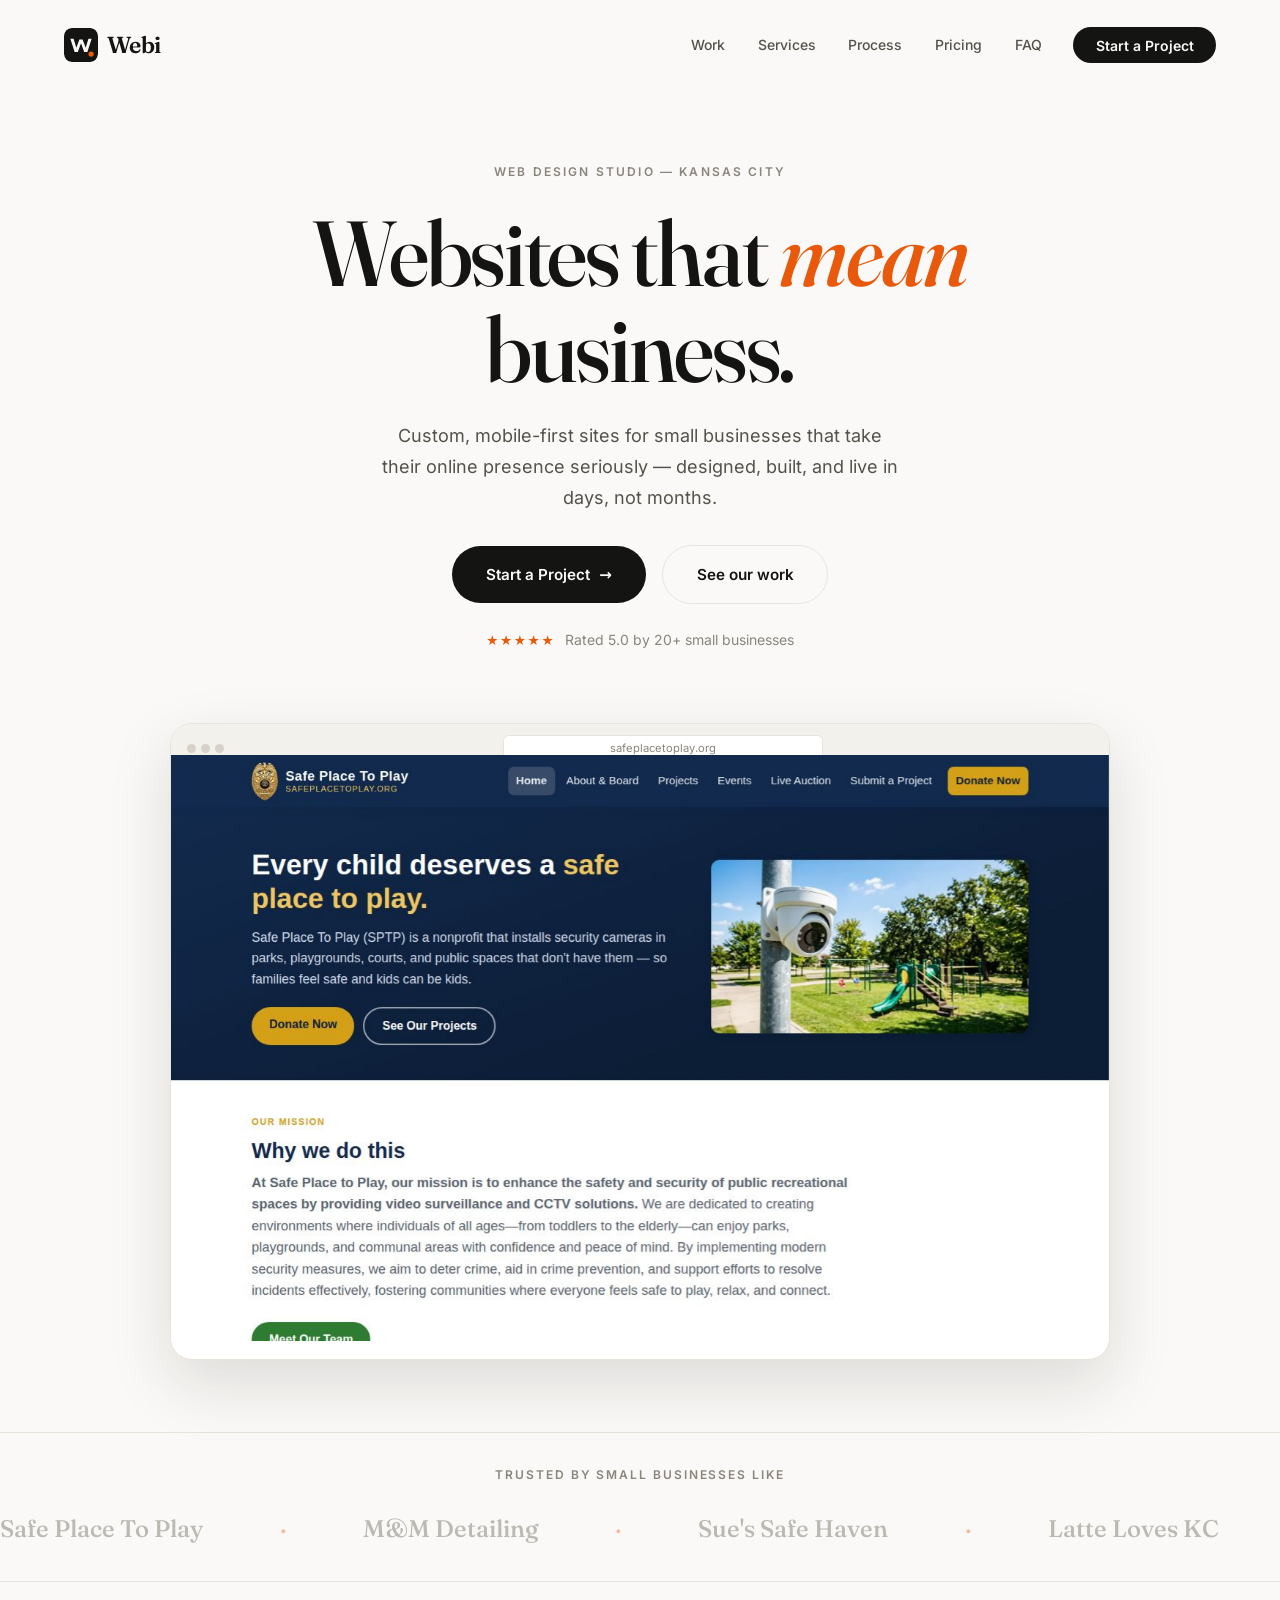
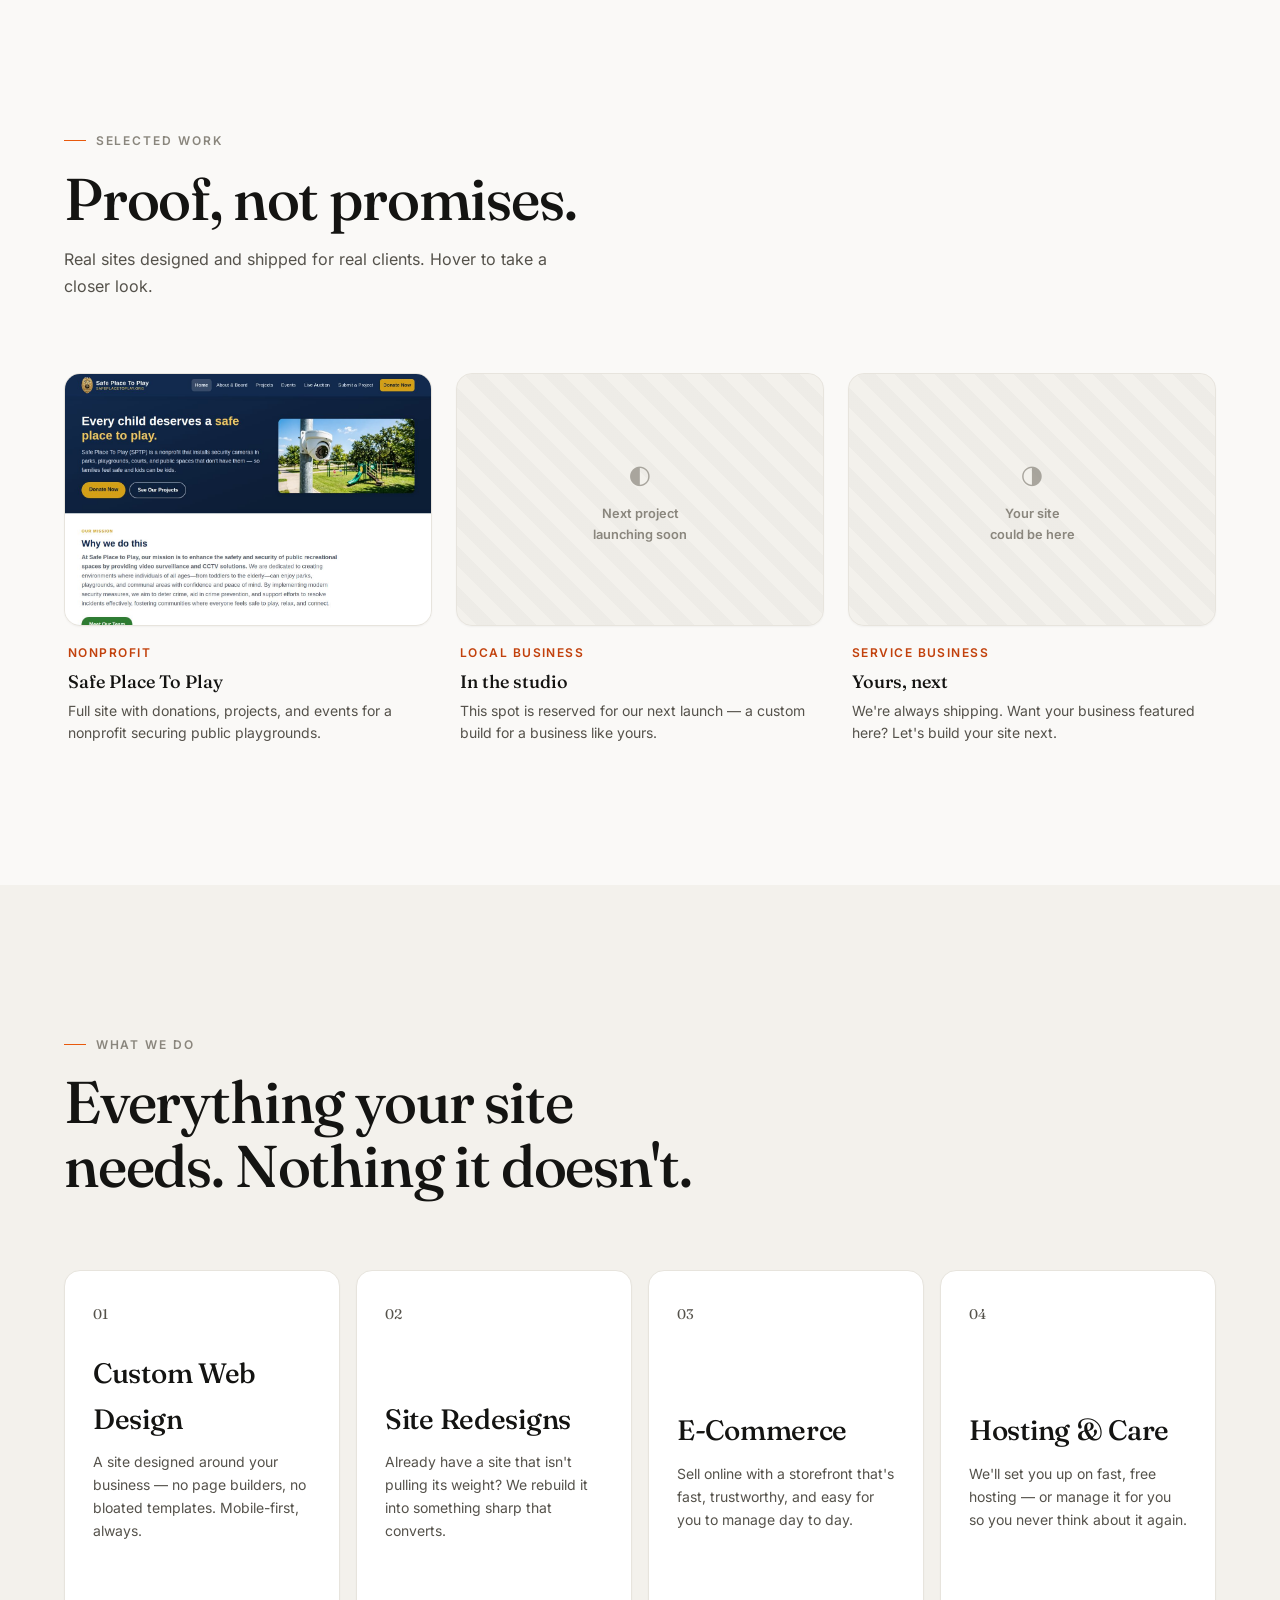
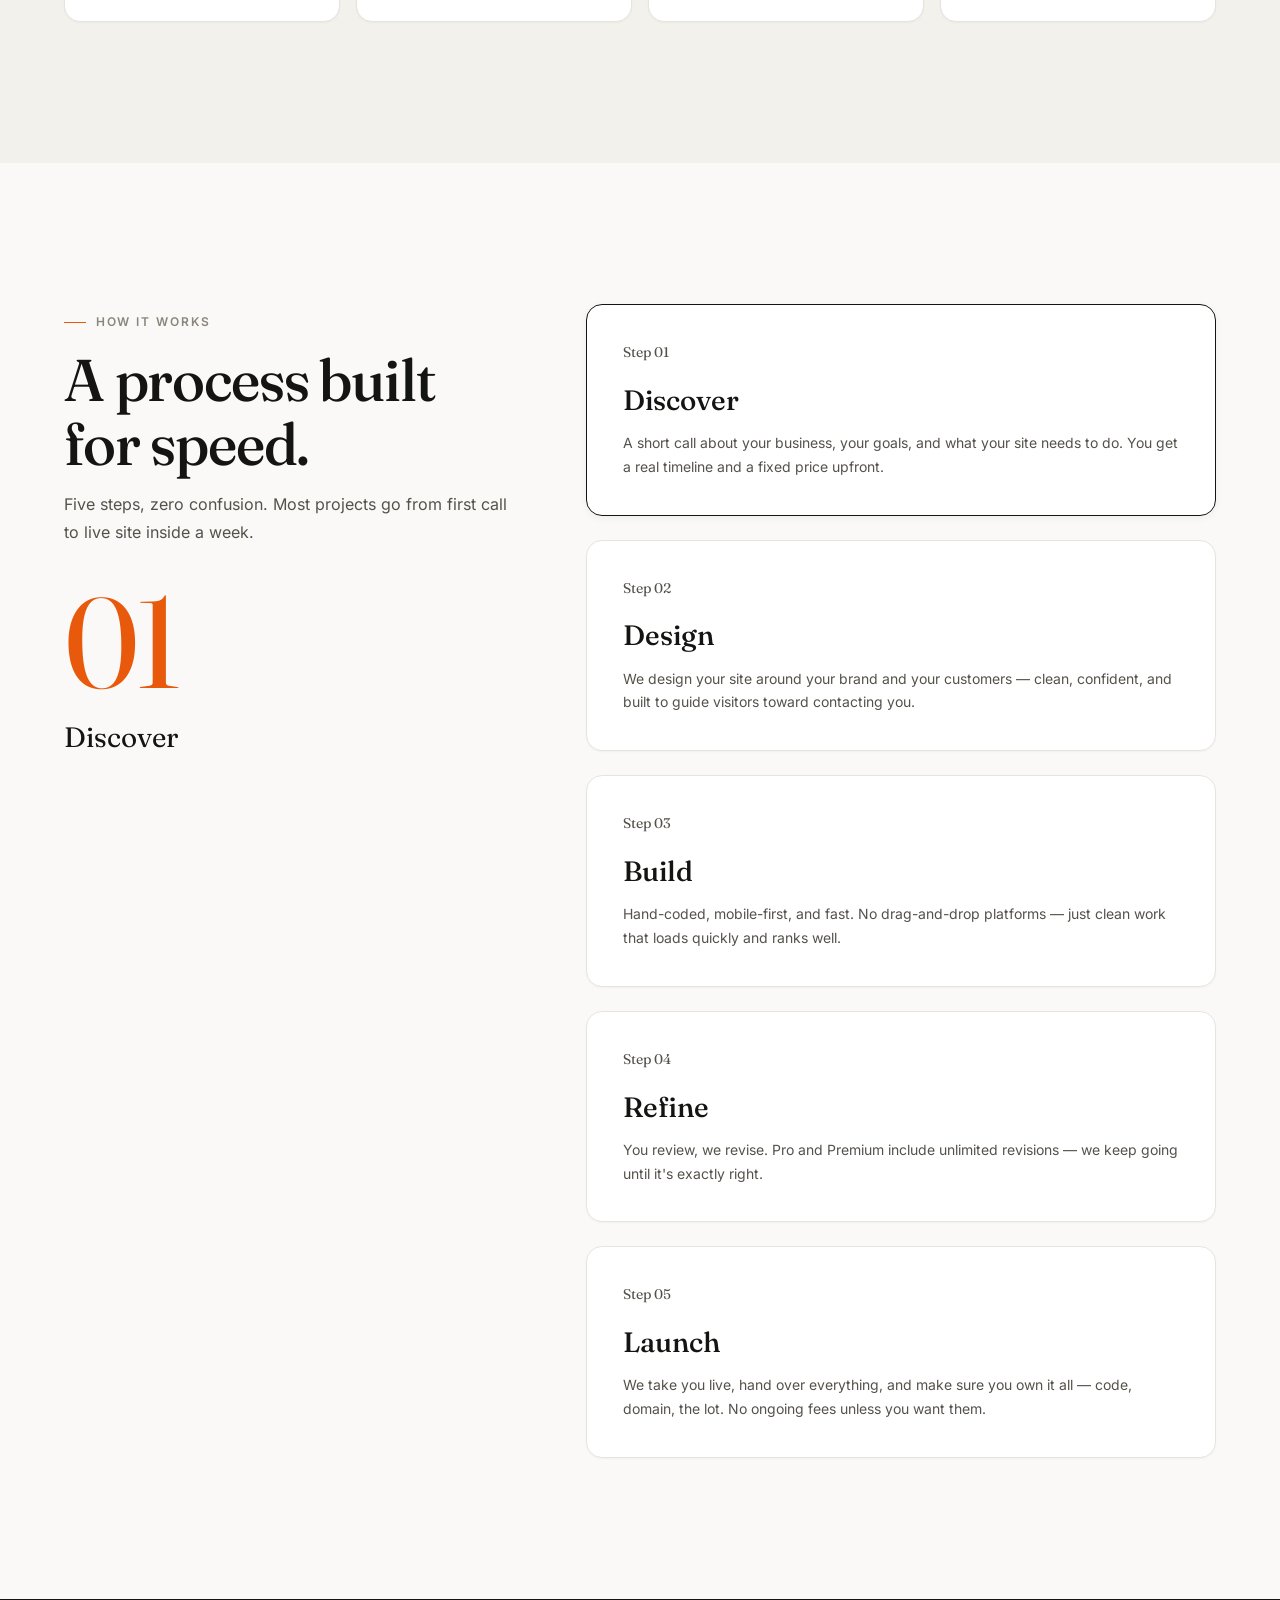
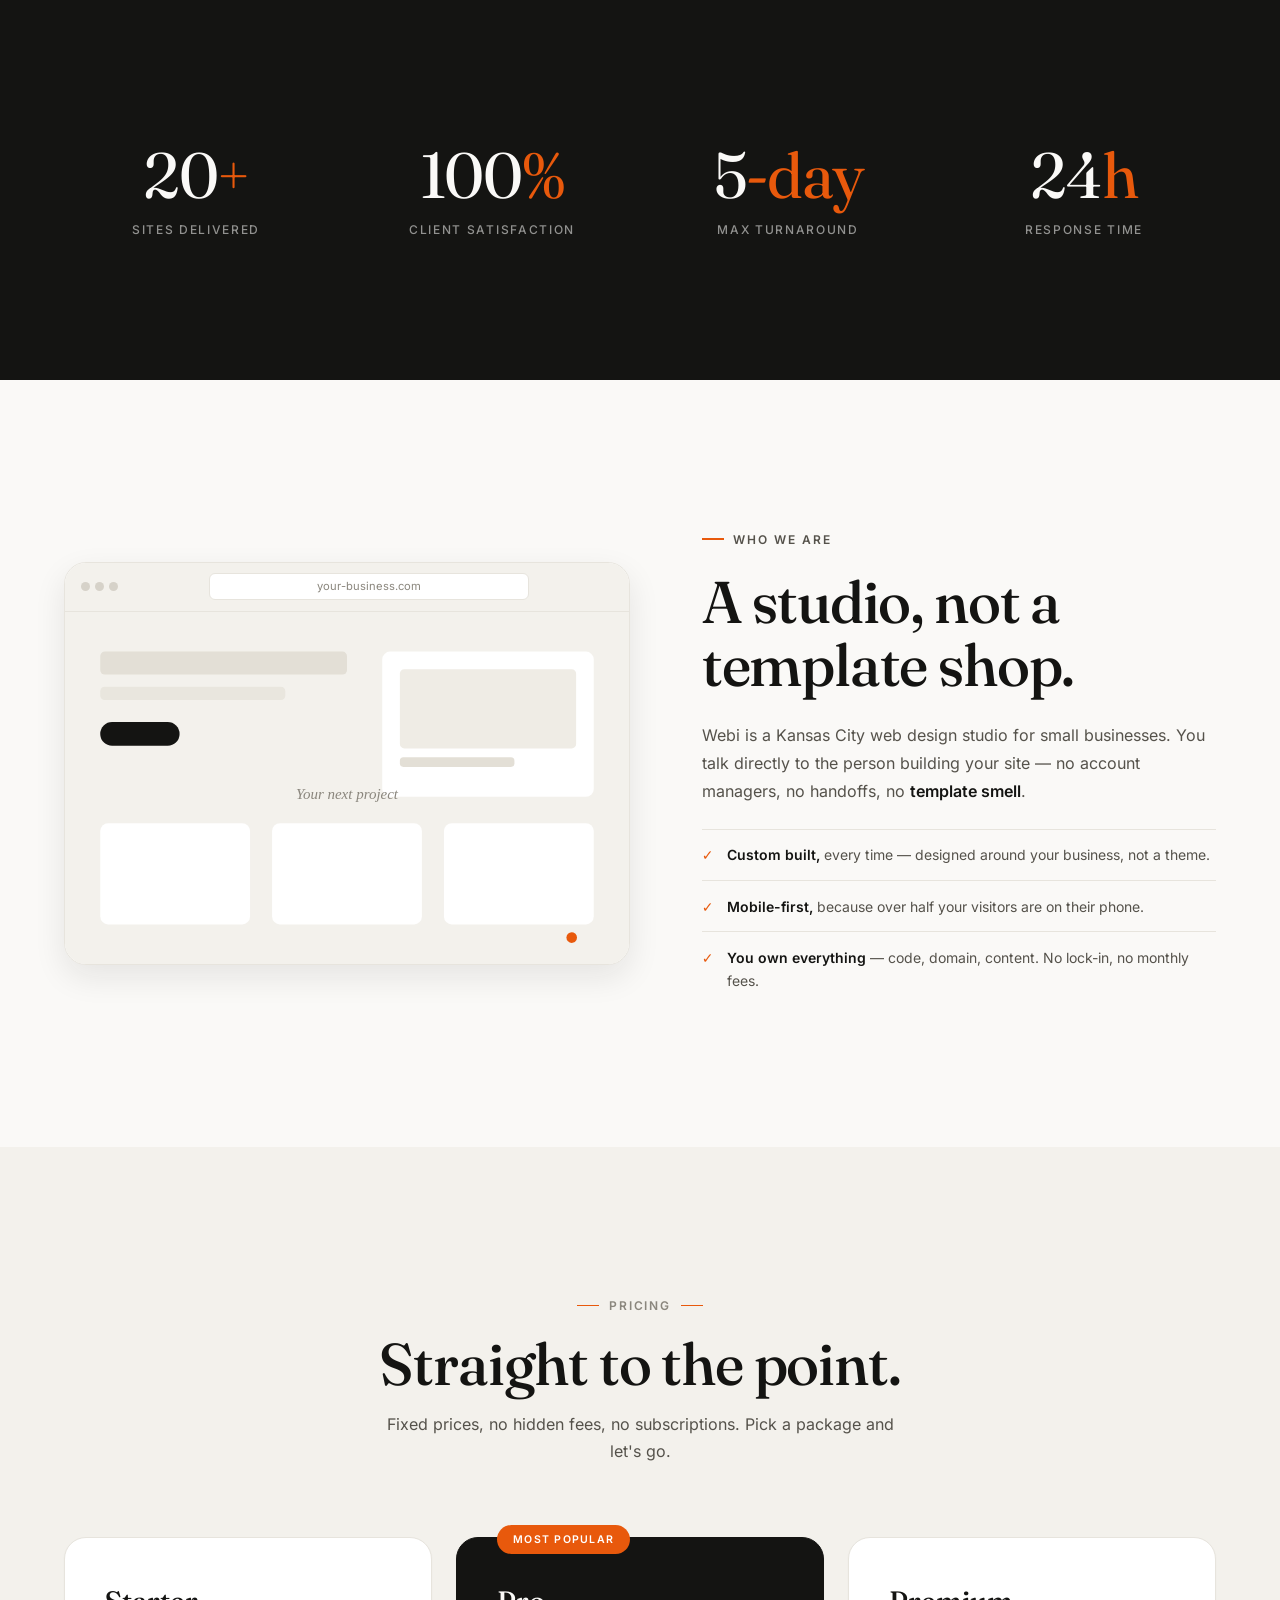
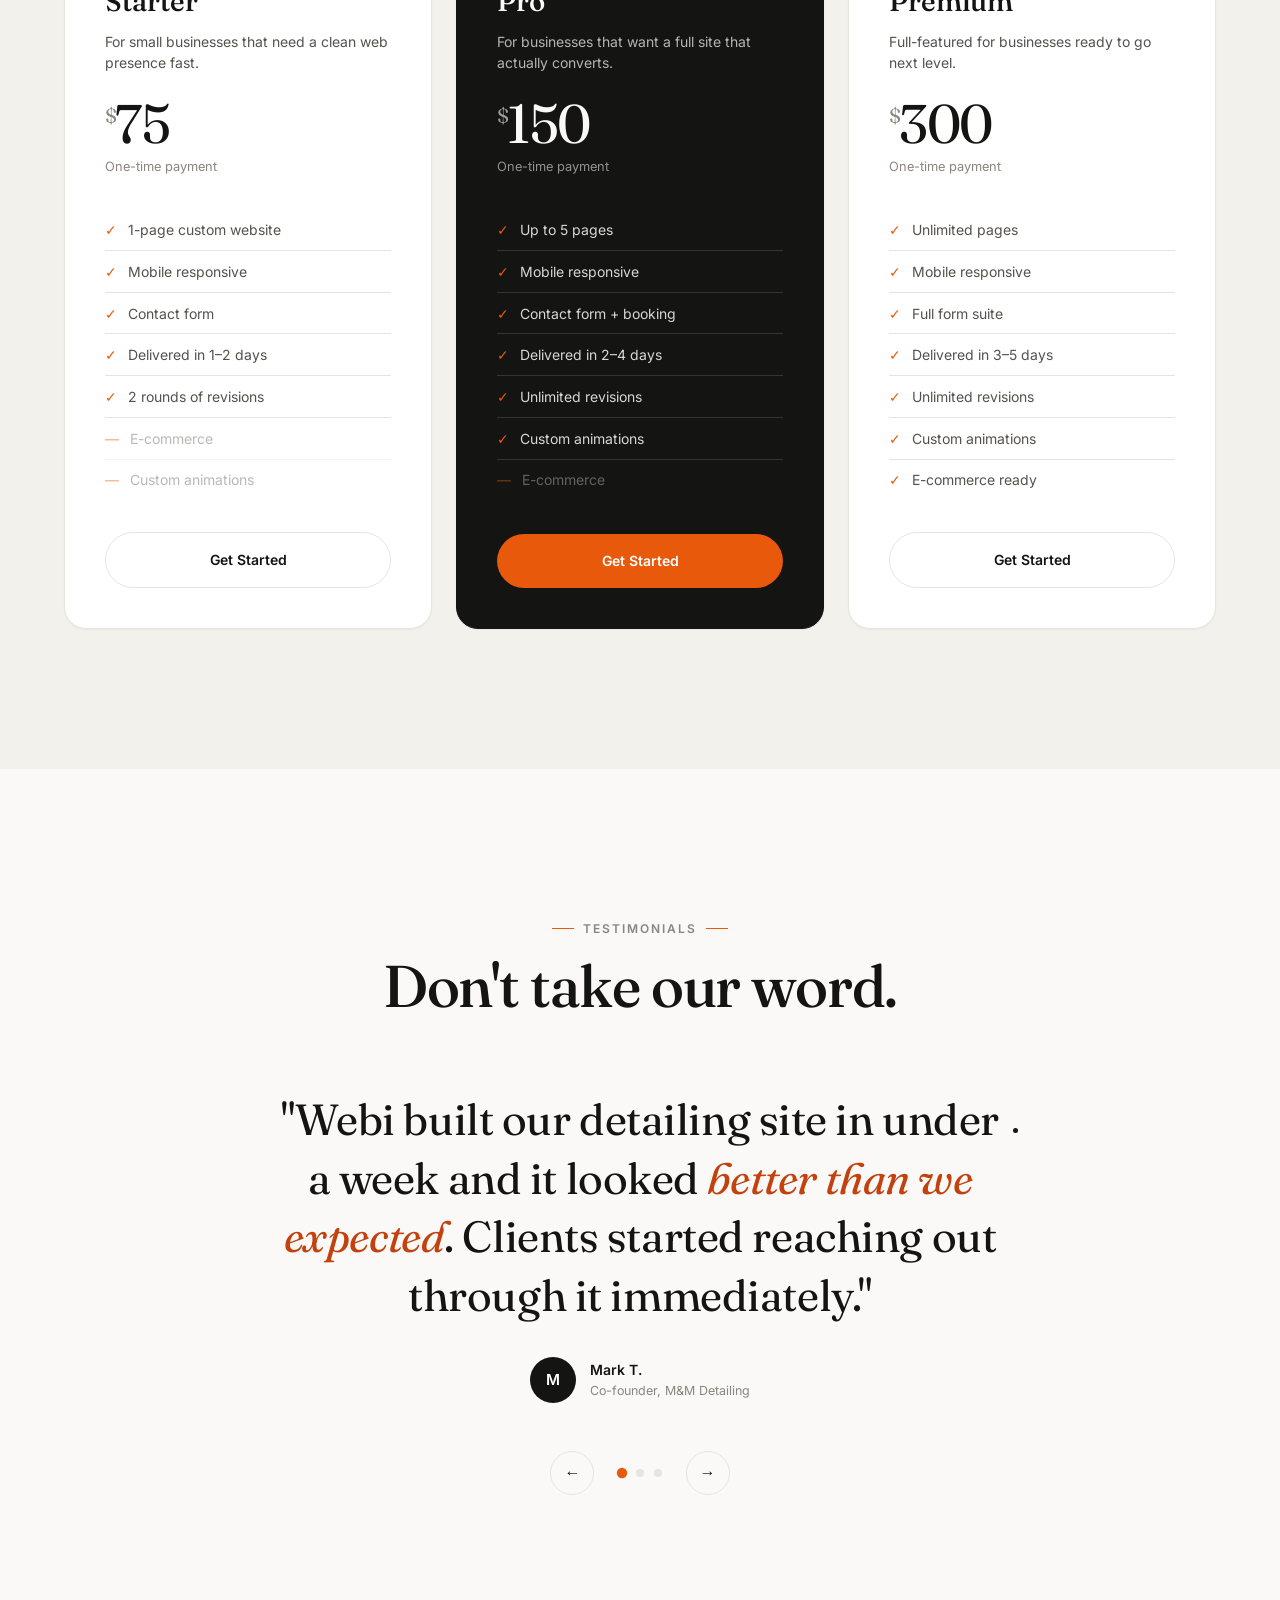
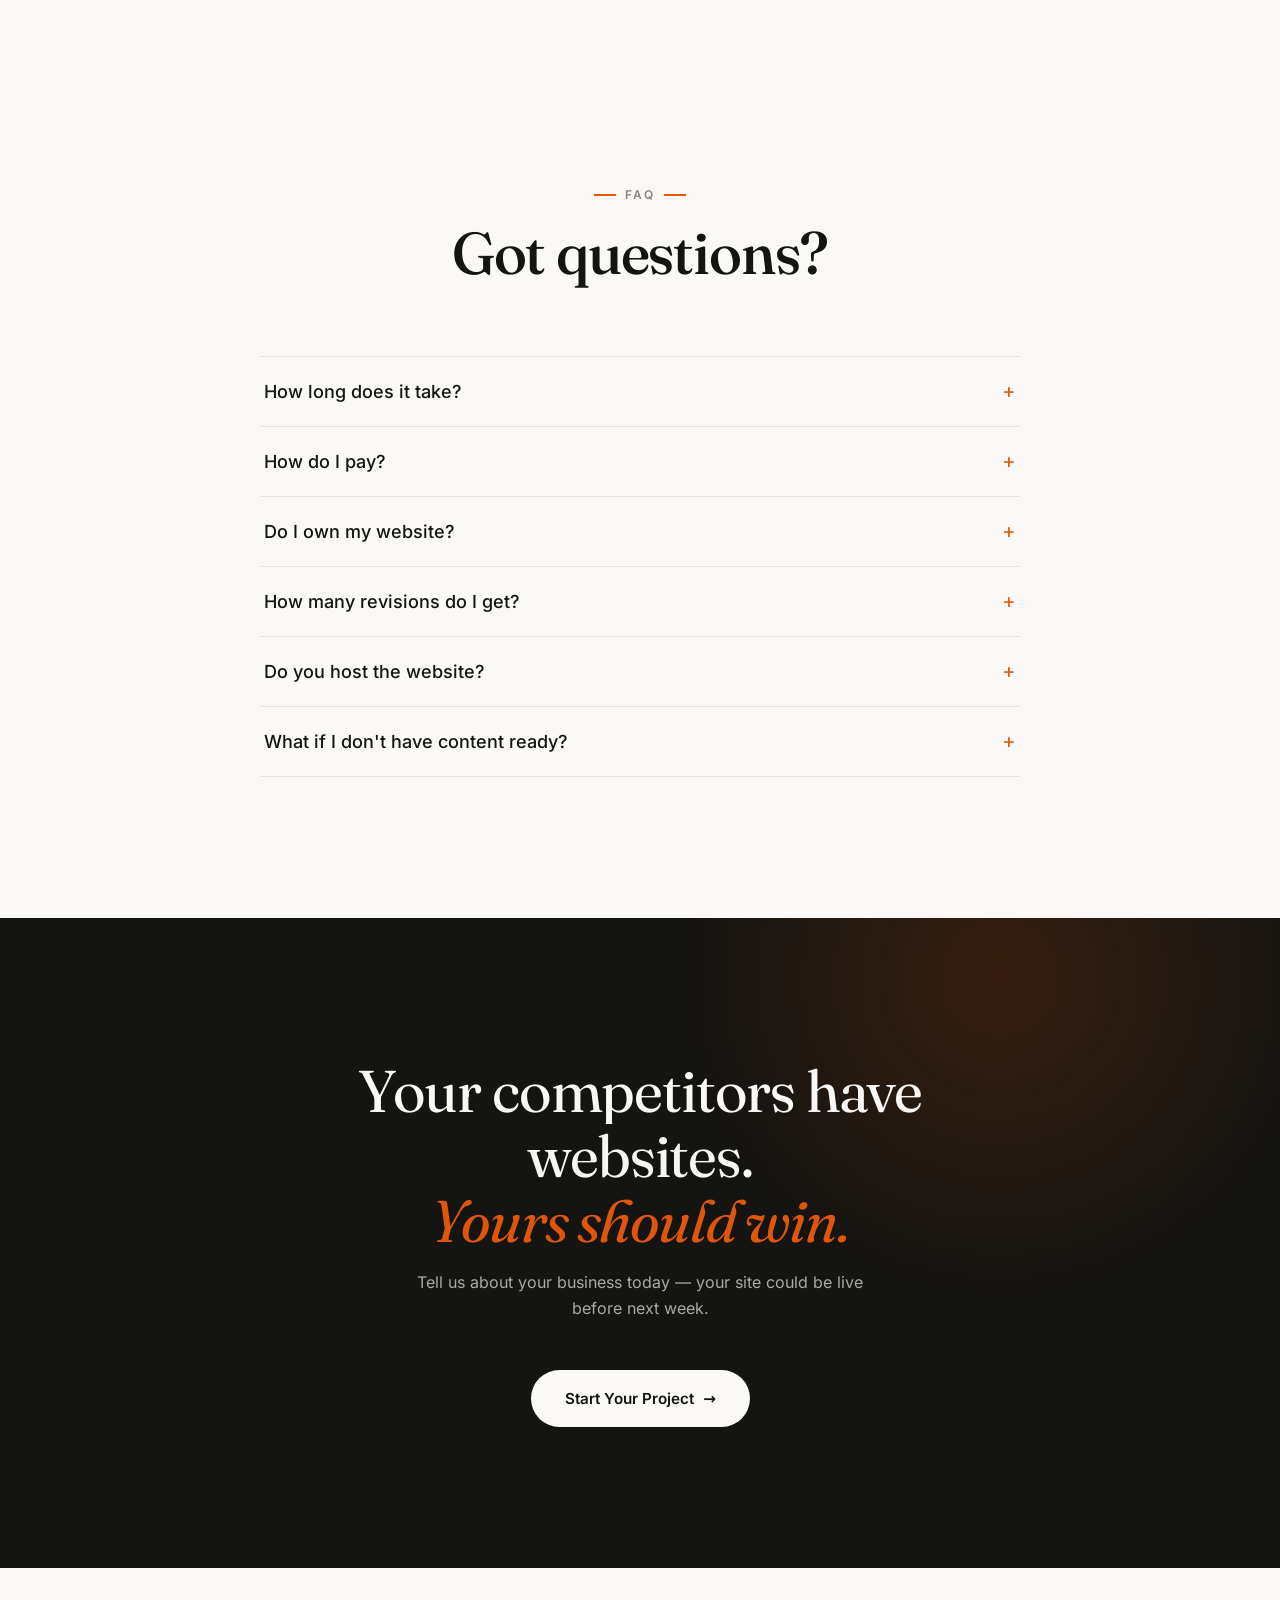
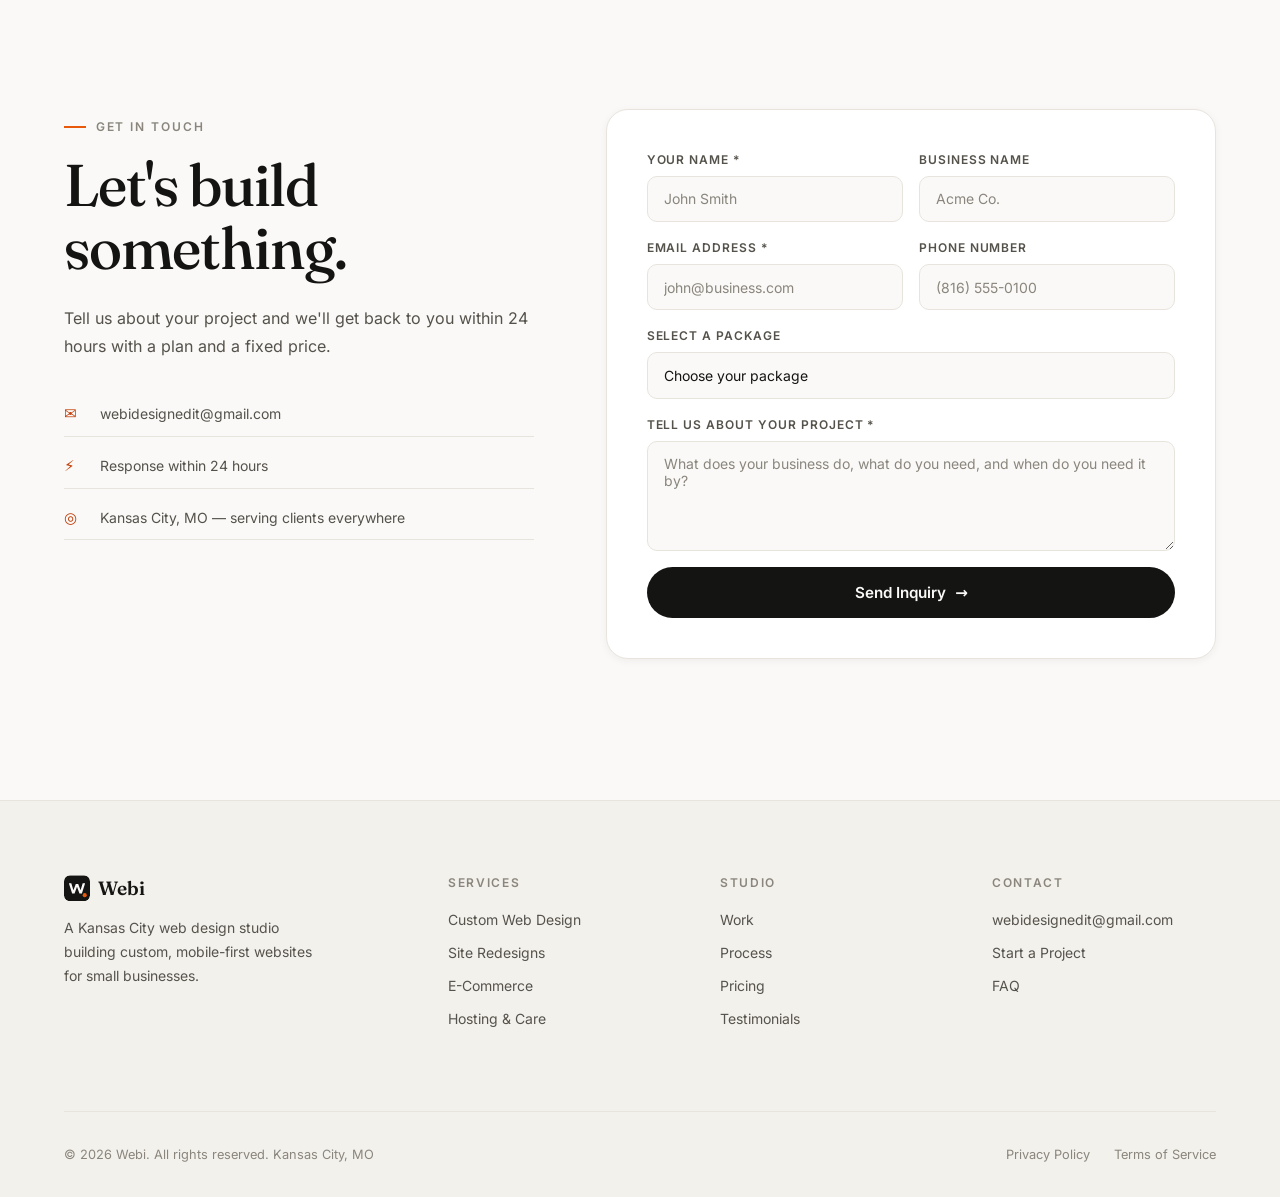
==== commit 87518ece: "Bump asset cache-bust version to force fresh Pages deployment" ====
--- a/index.html
+++ b/index.html
@@ -29,7 +29,7 @@
 
 <link rel="preload" href="assets/fonts/fraunces-var.woff2" as="font" type="font/woff2" crossorigin>
 <link rel="preload" href="assets/fonts/inter-var.woff2" as="font" type="font/woff2" crossorigin>
-<link rel="stylesheet" href="css/style.css?v=5.0.0">
+<link rel="stylesheet" href="css/style.css?v=5.0.1">
 
 <script type="application/ld+json">
 {
@@ -554,10 +554,10 @@
   </div>
 </footer>
 
-<script src="js/vendor/lenis.min.js?v=5.0.0" defer></script>
-<script src="js/vendor/gsap.min.js?v=5.0.0" defer></script>
-<script src="js/vendor/ScrollTrigger.min.js?v=5.0.0" defer></script>
-<script src="js/vendor/split-type.min.js?v=5.0.0" defer></script>
-<script src="js/main.js?v=5.0.0" defer></script>
+<script src="js/vendor/lenis.min.js?v=5.0.1" defer></script>
+<script src="js/vendor/gsap.min.js?v=5.0.1" defer></script>
+<script src="js/vendor/ScrollTrigger.min.js?v=5.0.1" defer></script>
+<script src="js/vendor/split-type.min.js?v=5.0.1" defer></script>
+<script src="js/main.js?v=5.0.1" defer></script>
 </body>
 </html>
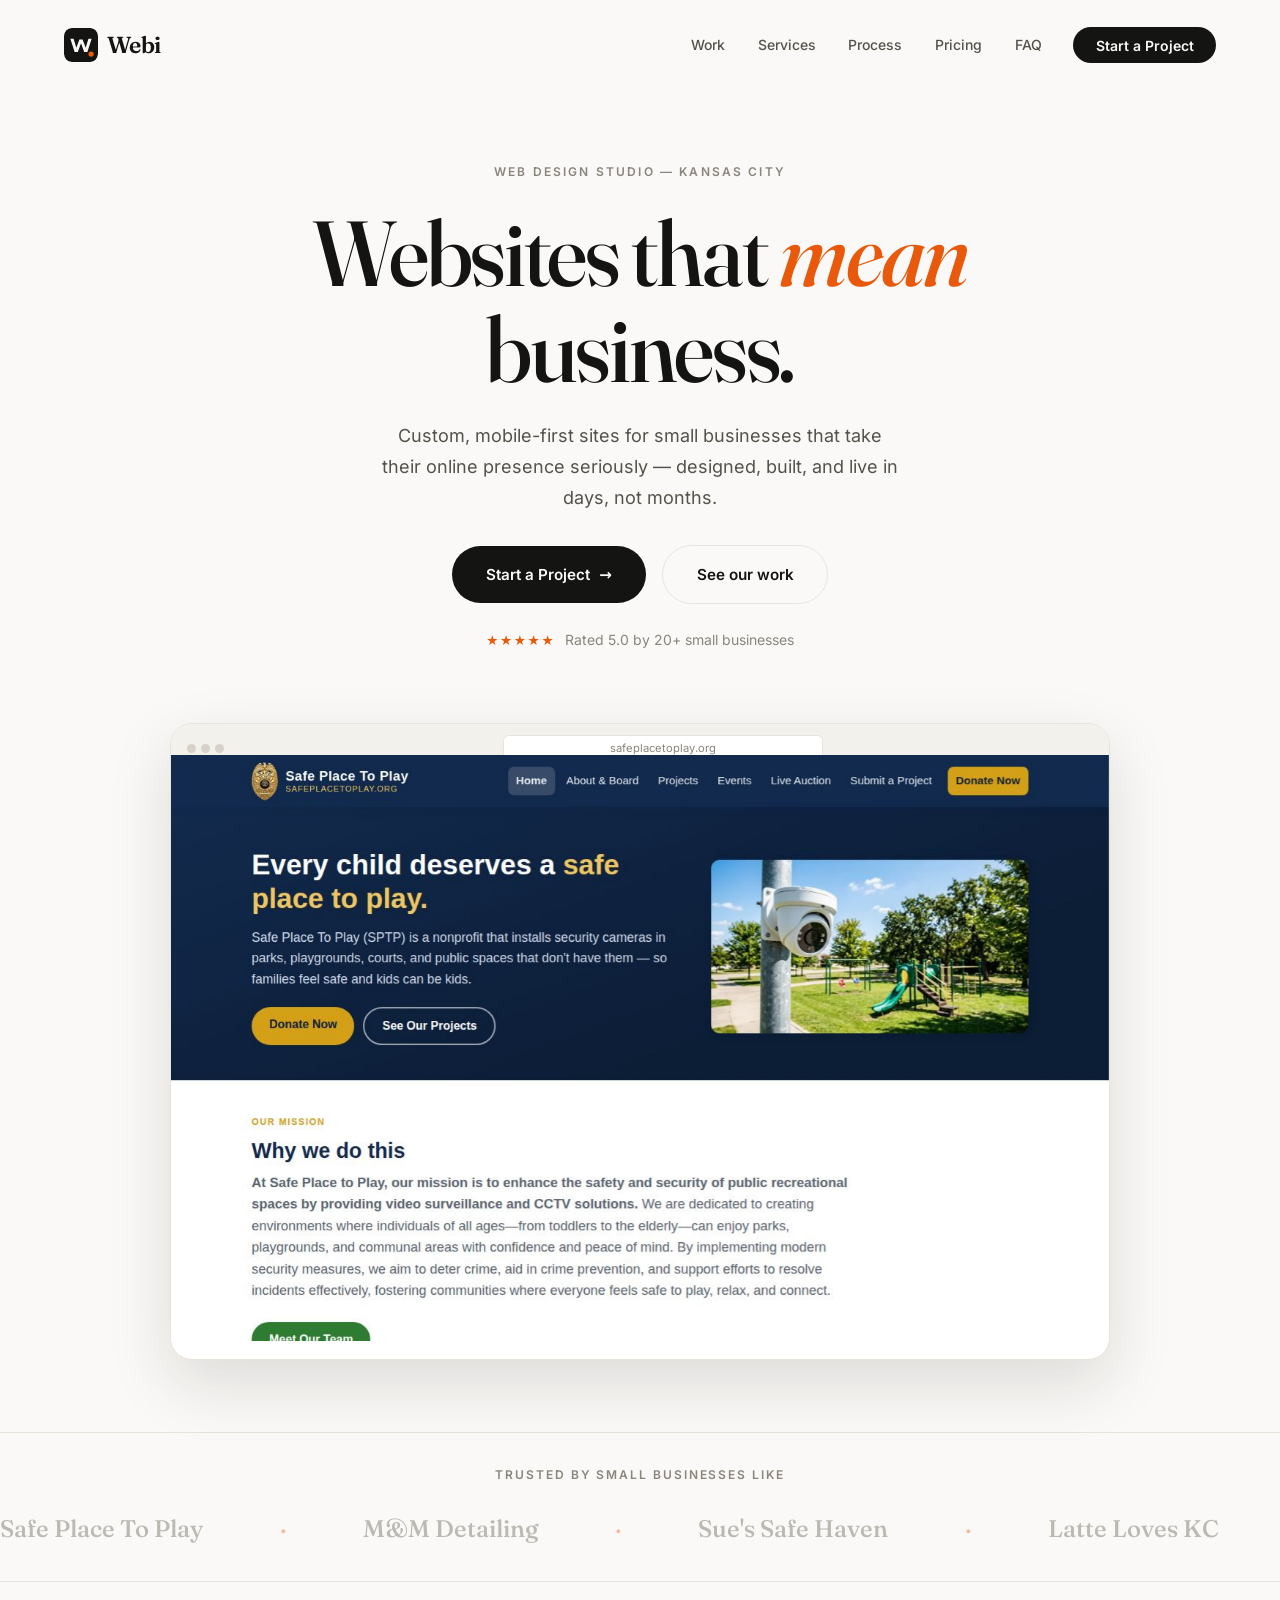
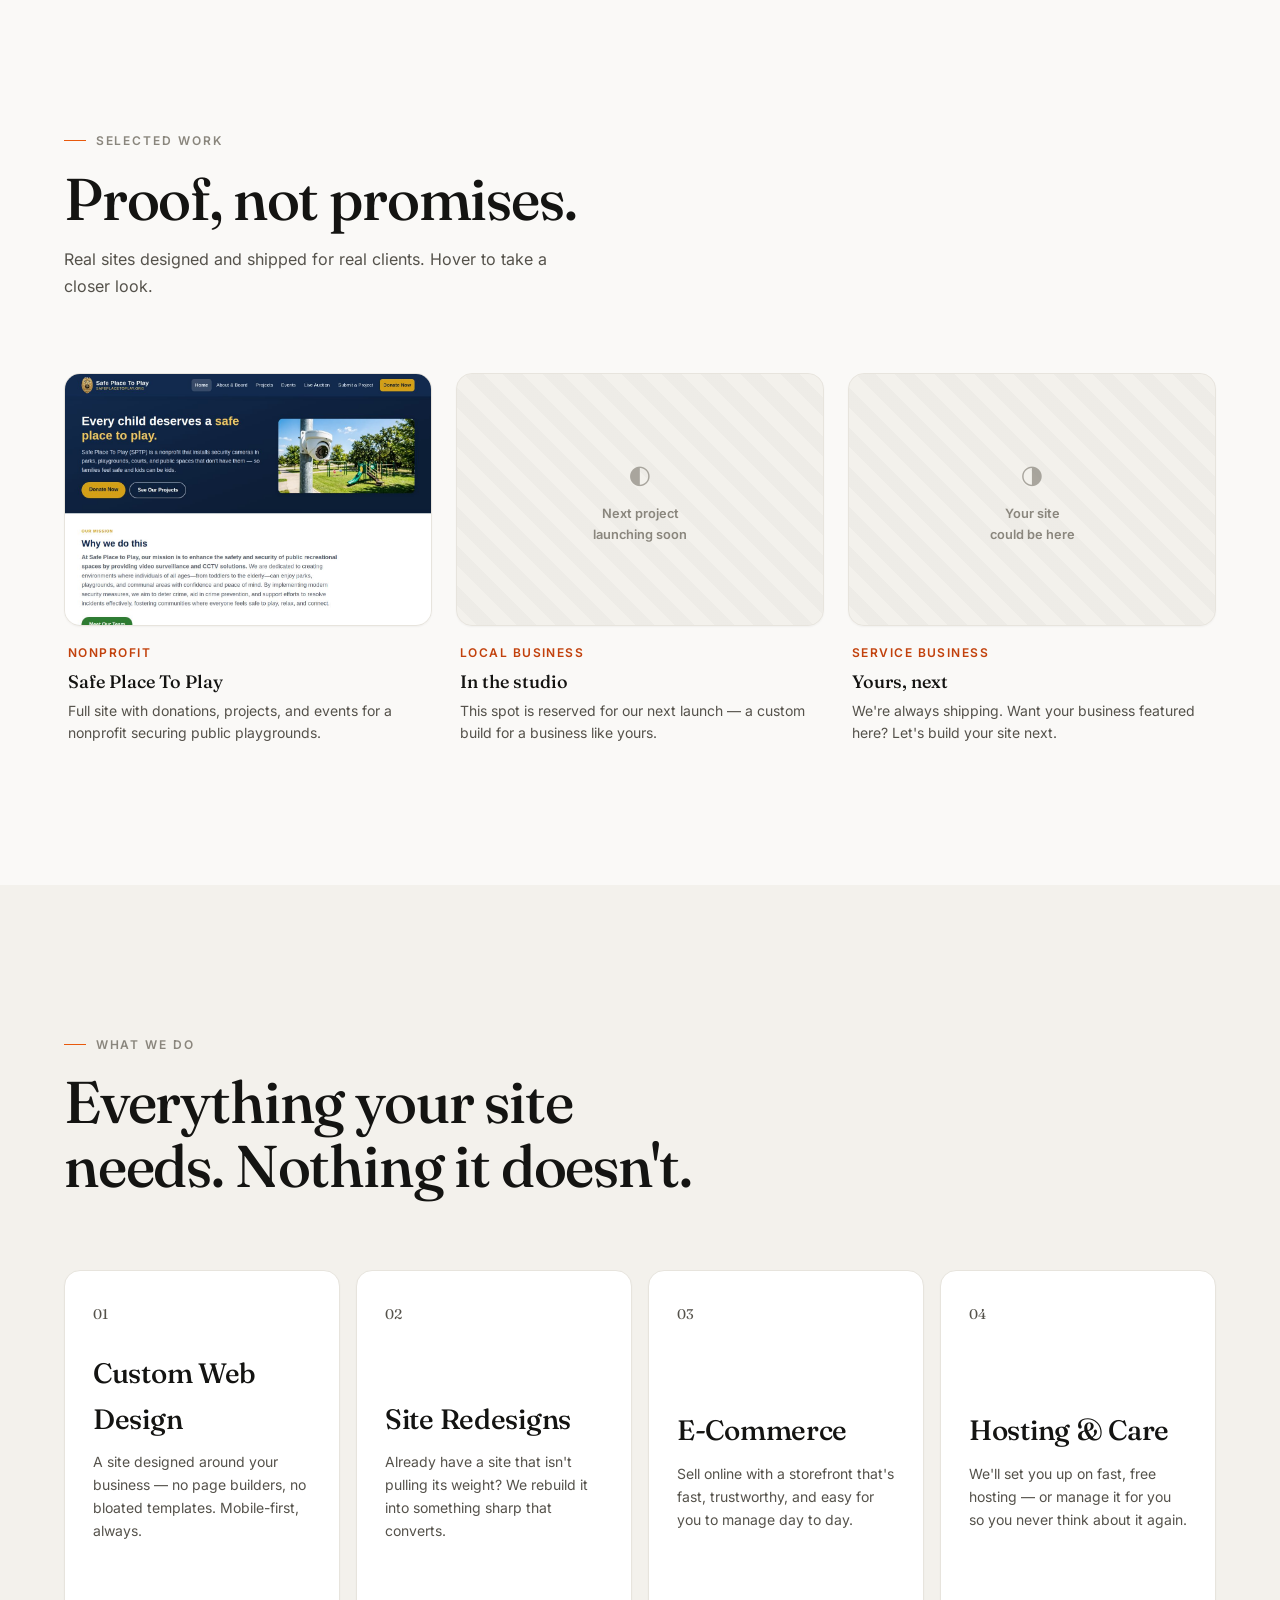
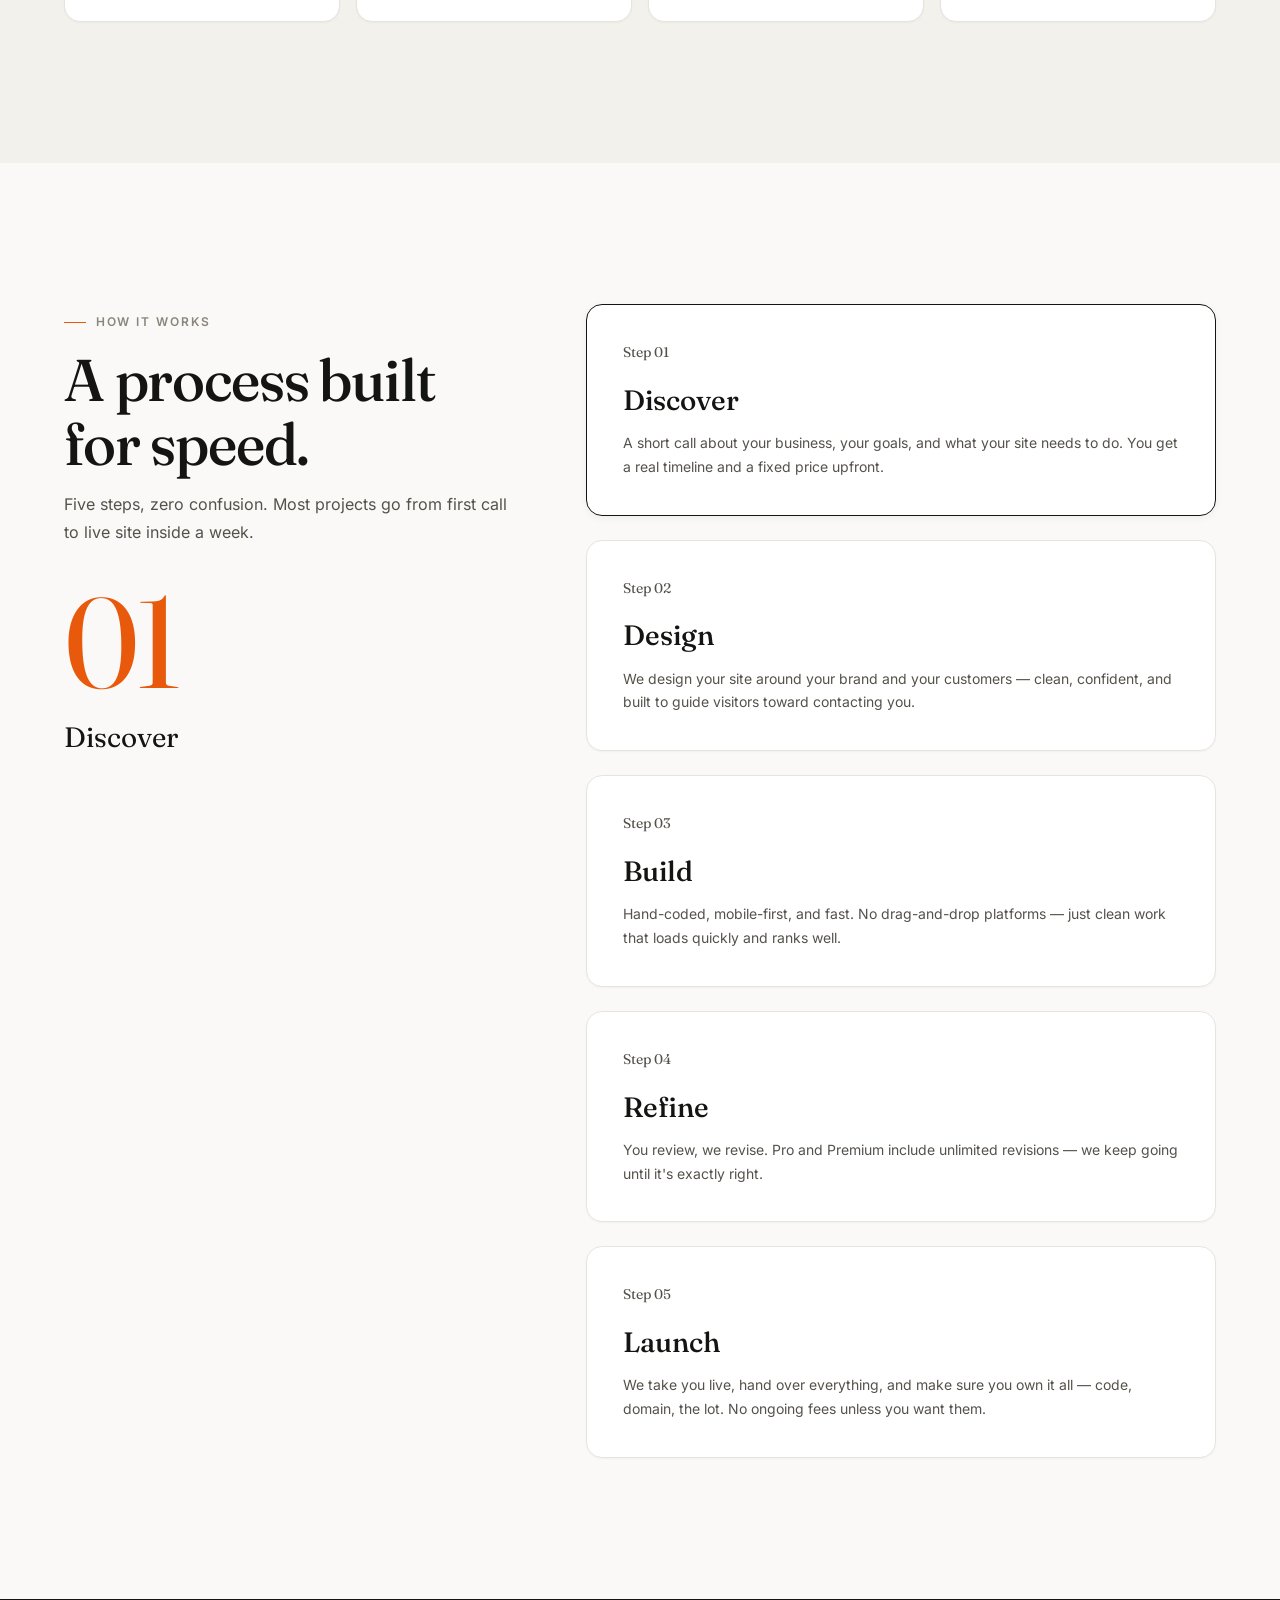
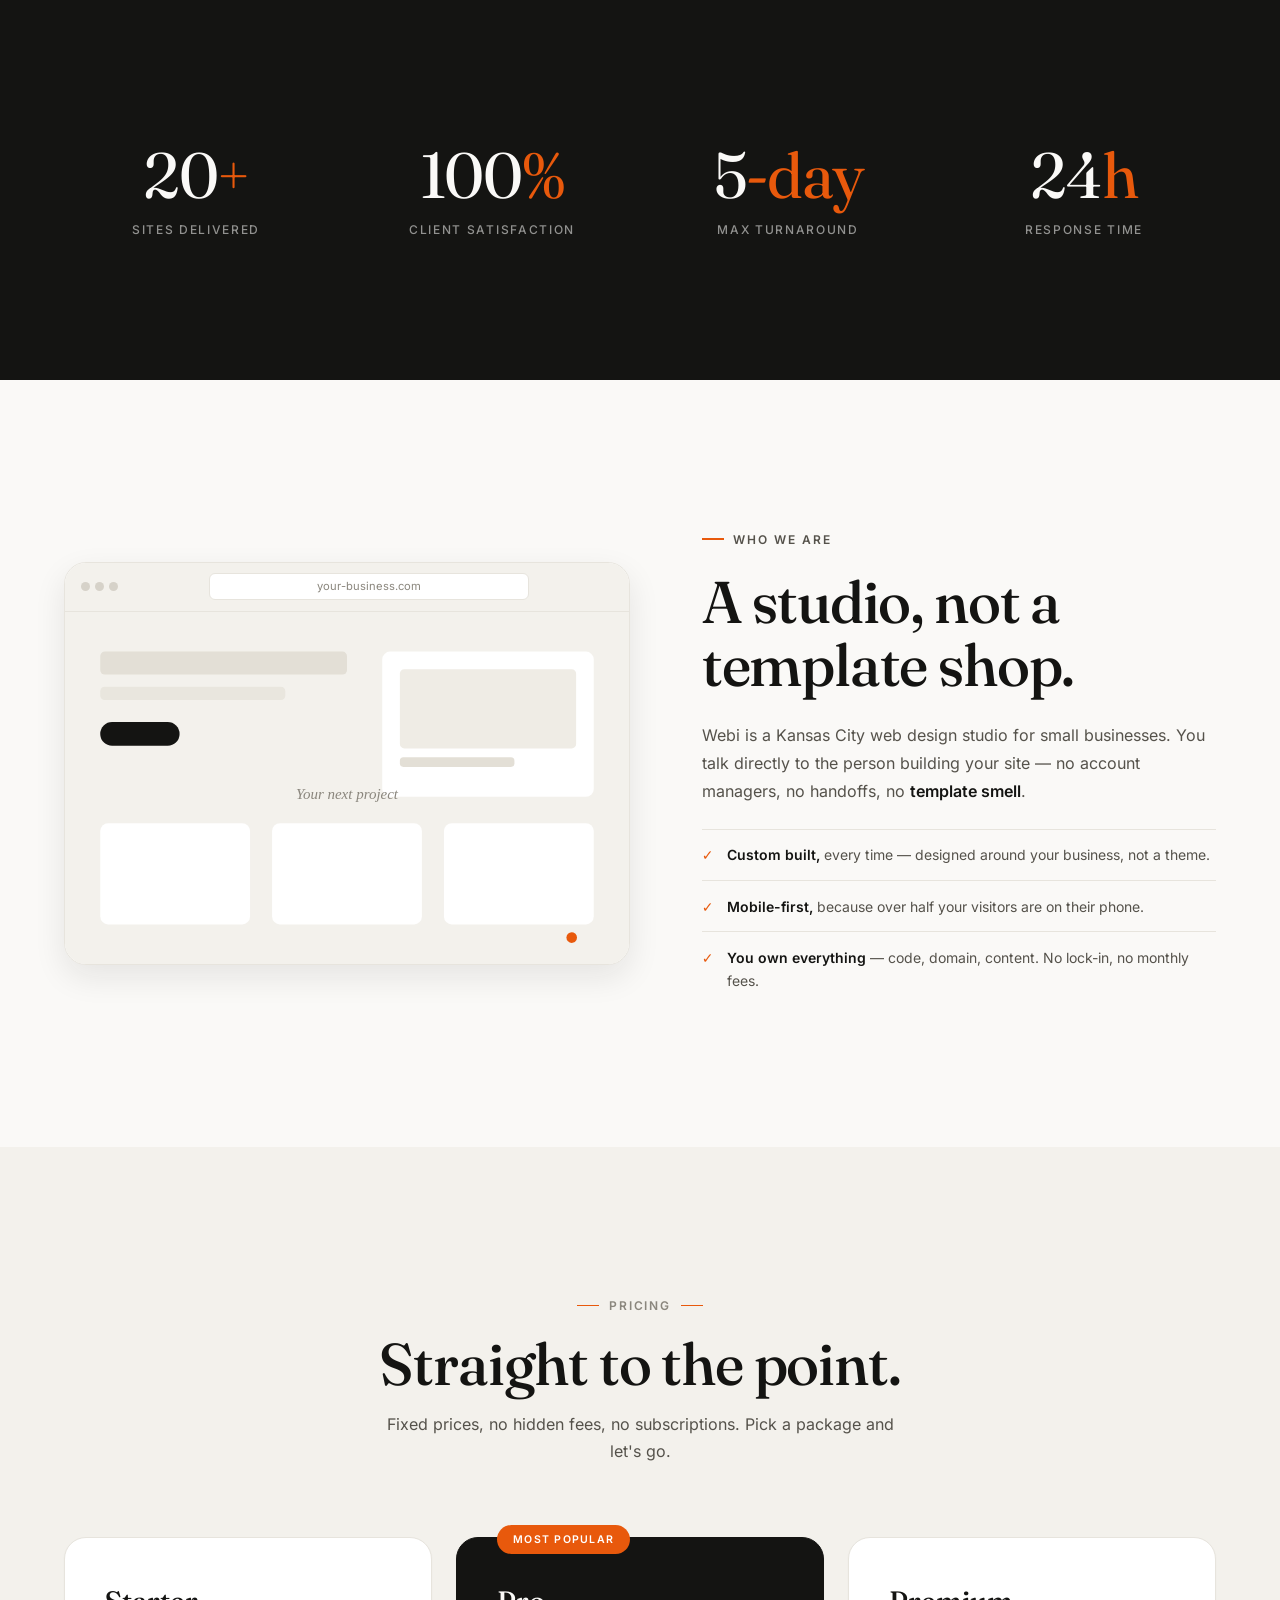
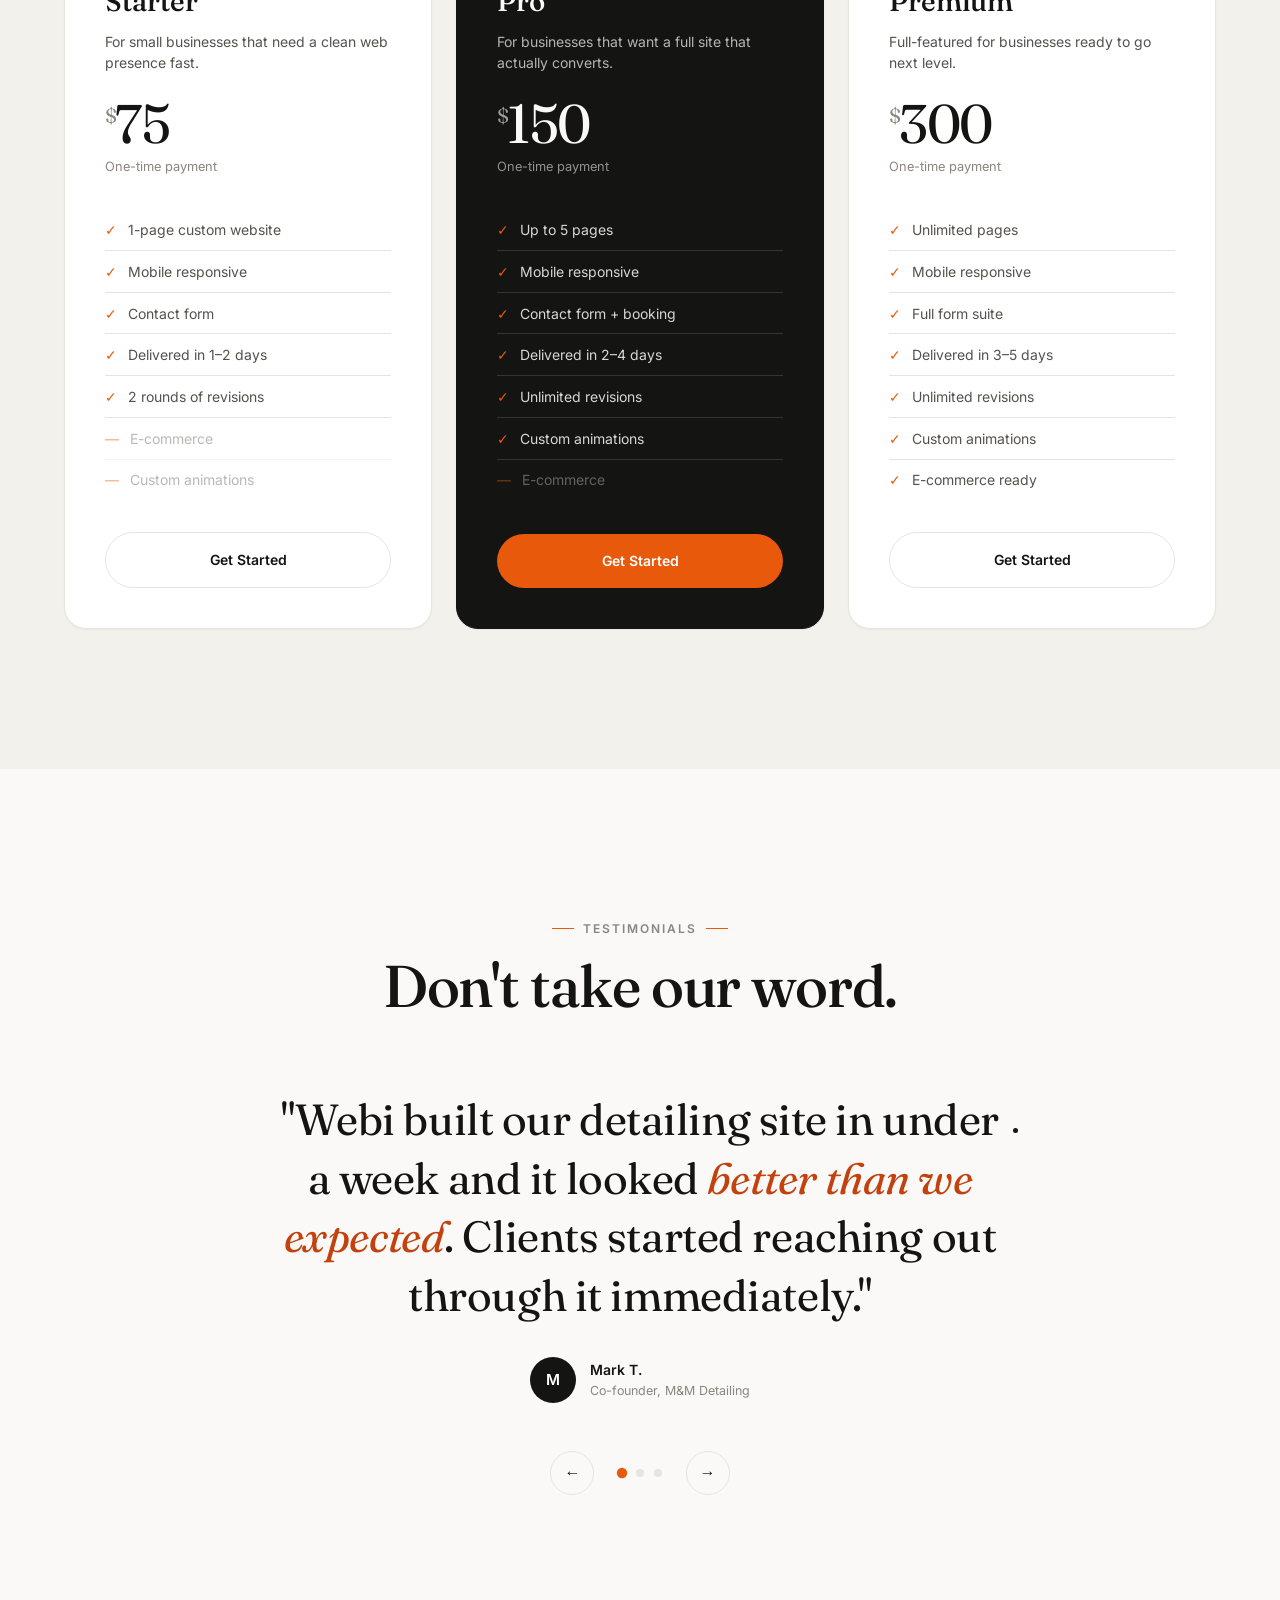
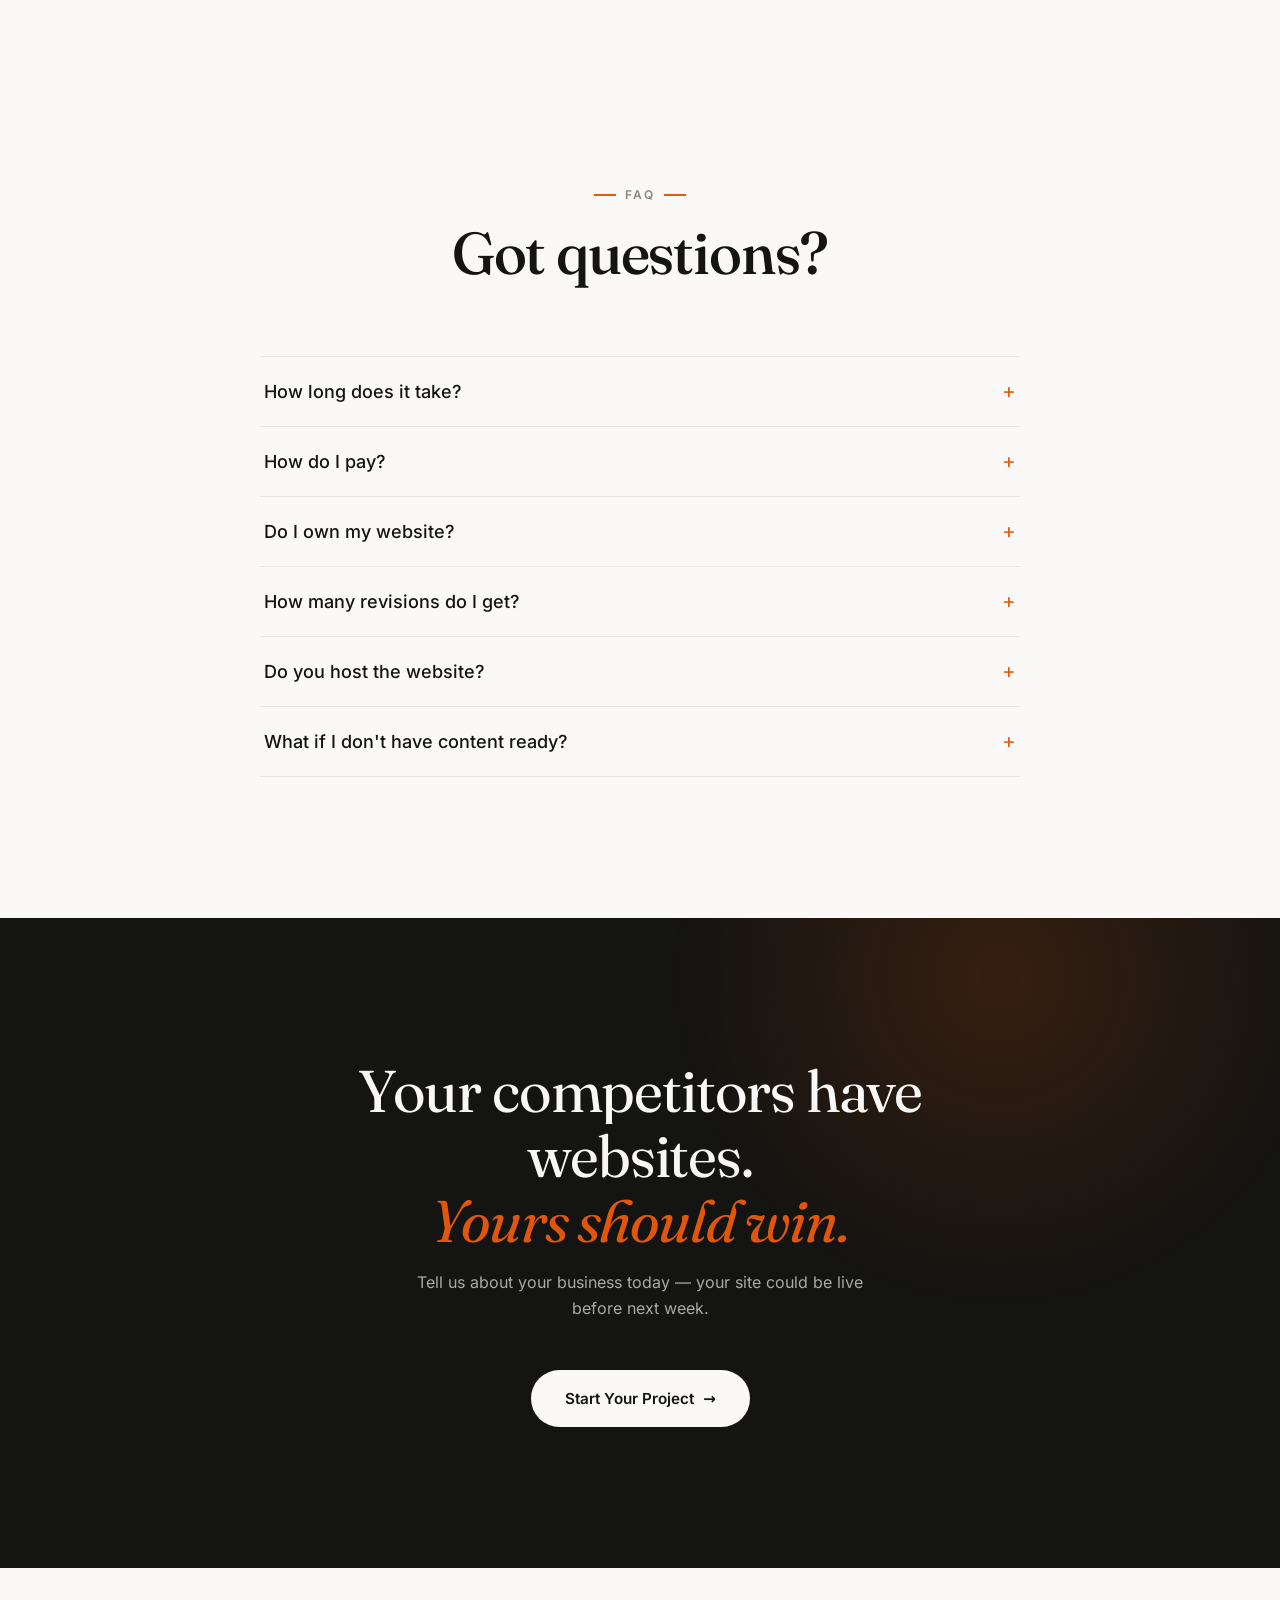
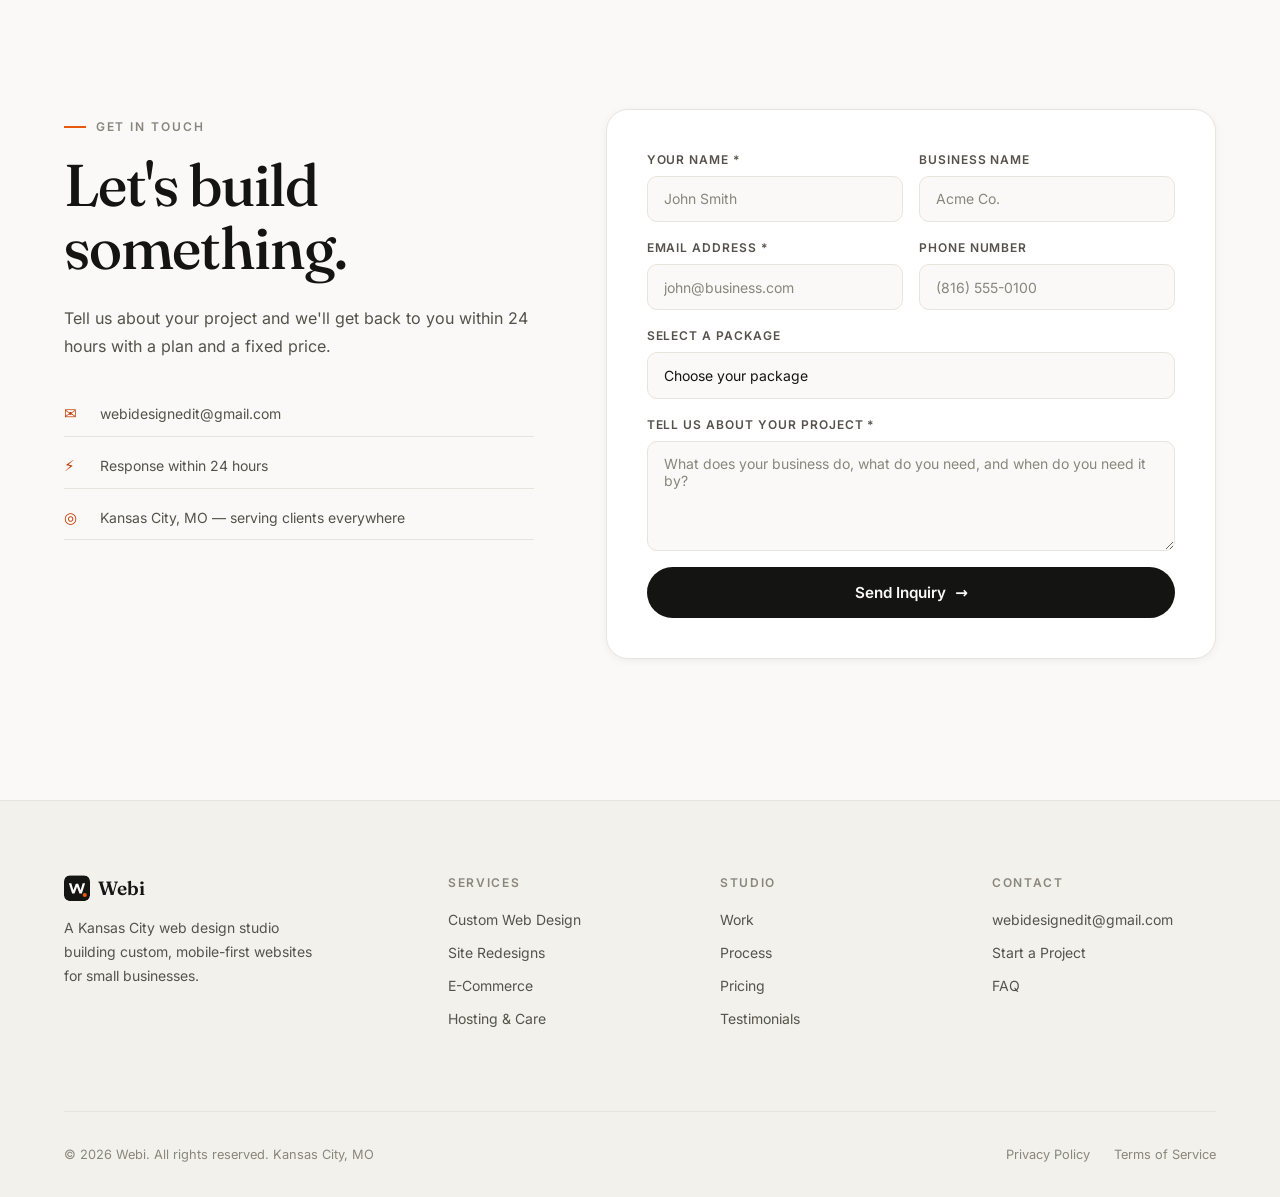
==== commit 520d9e56: "Bump cache version to trigger fresh Pages build after unpublish" ====
--- a/index.html
+++ b/index.html
@@ -29,7 +29,7 @@
 
 <link rel="preload" href="assets/fonts/fraunces-var.woff2" as="font" type="font/woff2" crossorigin>
 <link rel="preload" href="assets/fonts/inter-var.woff2" as="font" type="font/woff2" crossorigin>
-<link rel="stylesheet" href="css/style.css?v=5.0.1">
+<link rel="stylesheet" href="css/style.css?v=5.0.2">
 
 <script type="application/ld+json">
 {
@@ -554,10 +554,10 @@
   </div>
 </footer>
 
-<script src="js/vendor/lenis.min.js?v=5.0.1" defer></script>
-<script src="js/vendor/gsap.min.js?v=5.0.1" defer></script>
-<script src="js/vendor/ScrollTrigger.min.js?v=5.0.1" defer></script>
-<script src="js/vendor/split-type.min.js?v=5.0.1" defer></script>
-<script src="js/main.js?v=5.0.1" defer></script>
+<script src="js/vendor/lenis.min.js?v=5.0.2" defer></script>
+<script src="js/vendor/gsap.min.js?v=5.0.2" defer></script>
+<script src="js/vendor/ScrollTrigger.min.js?v=5.0.2" defer></script>
+<script src="js/vendor/split-type.min.js?v=5.0.2" defer></script>
+<script src="js/main.js?v=5.0.2" defer></script>
 </body>
 </html>
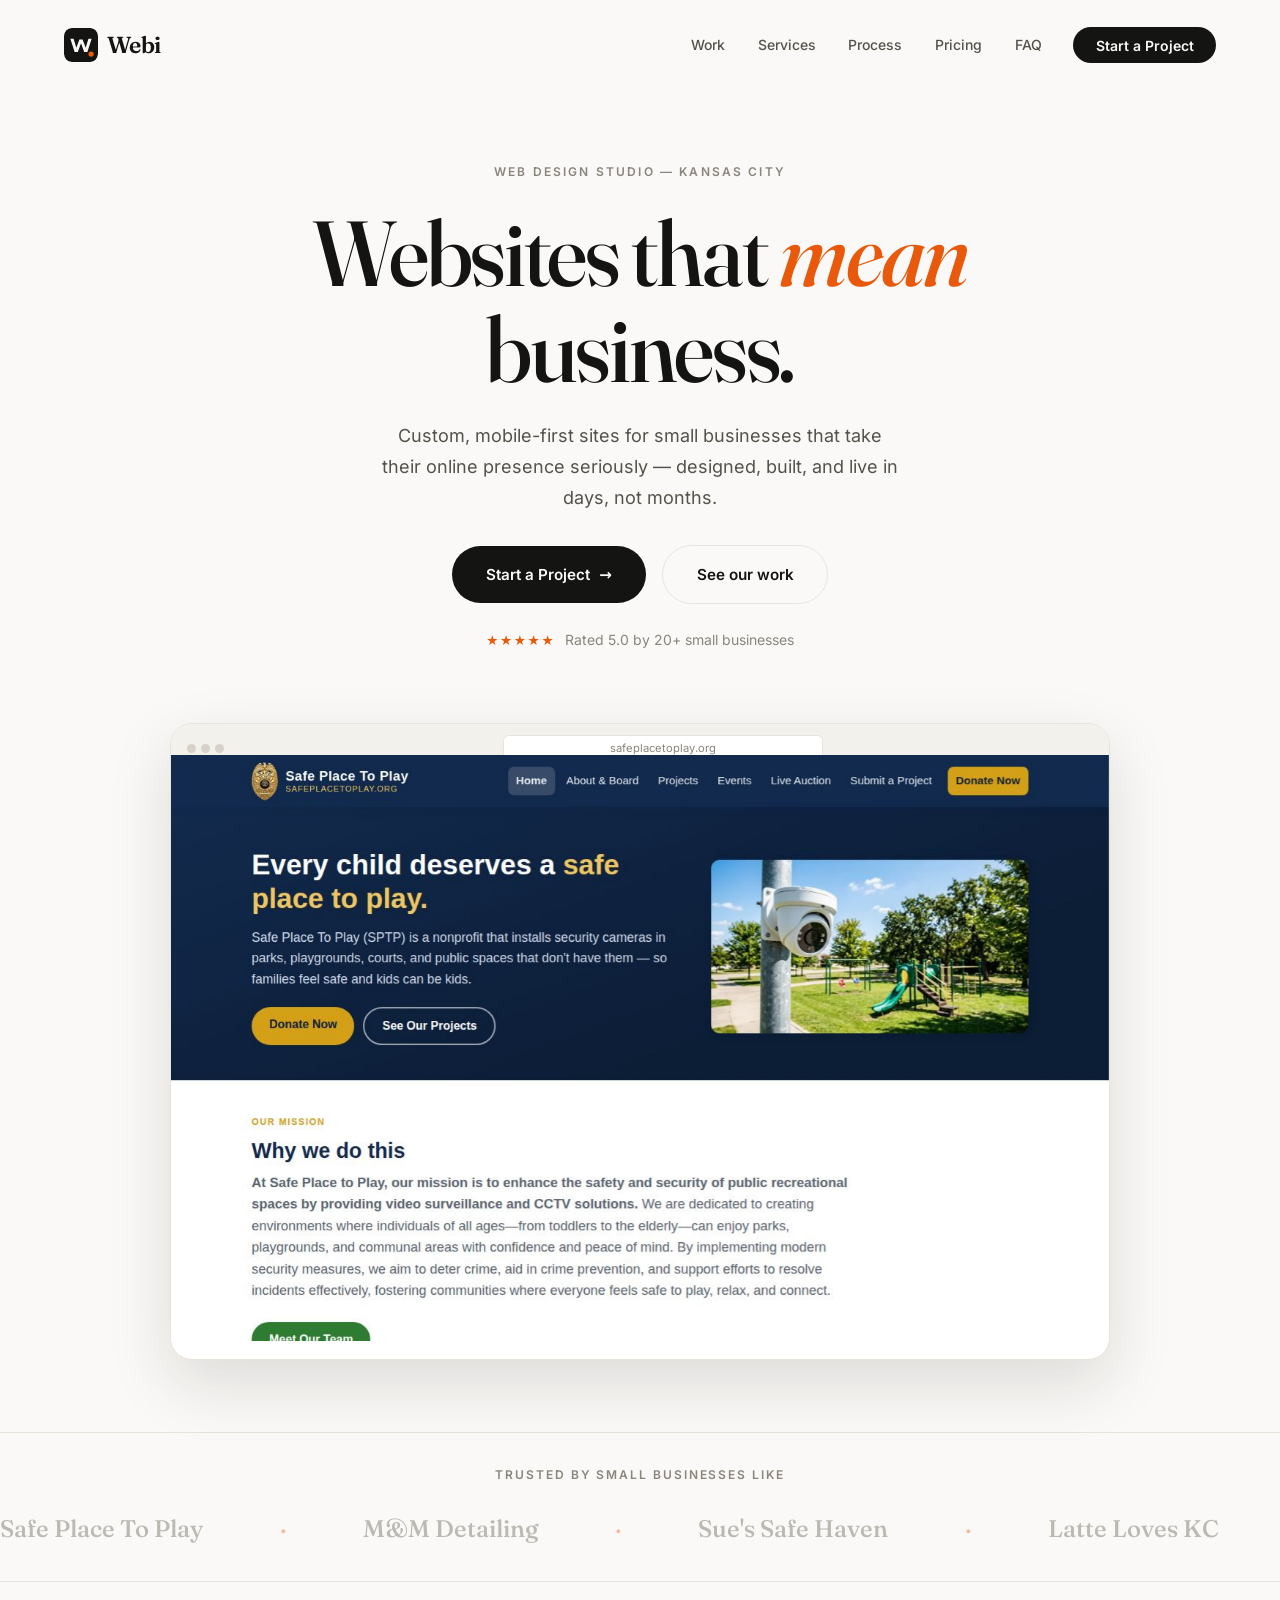
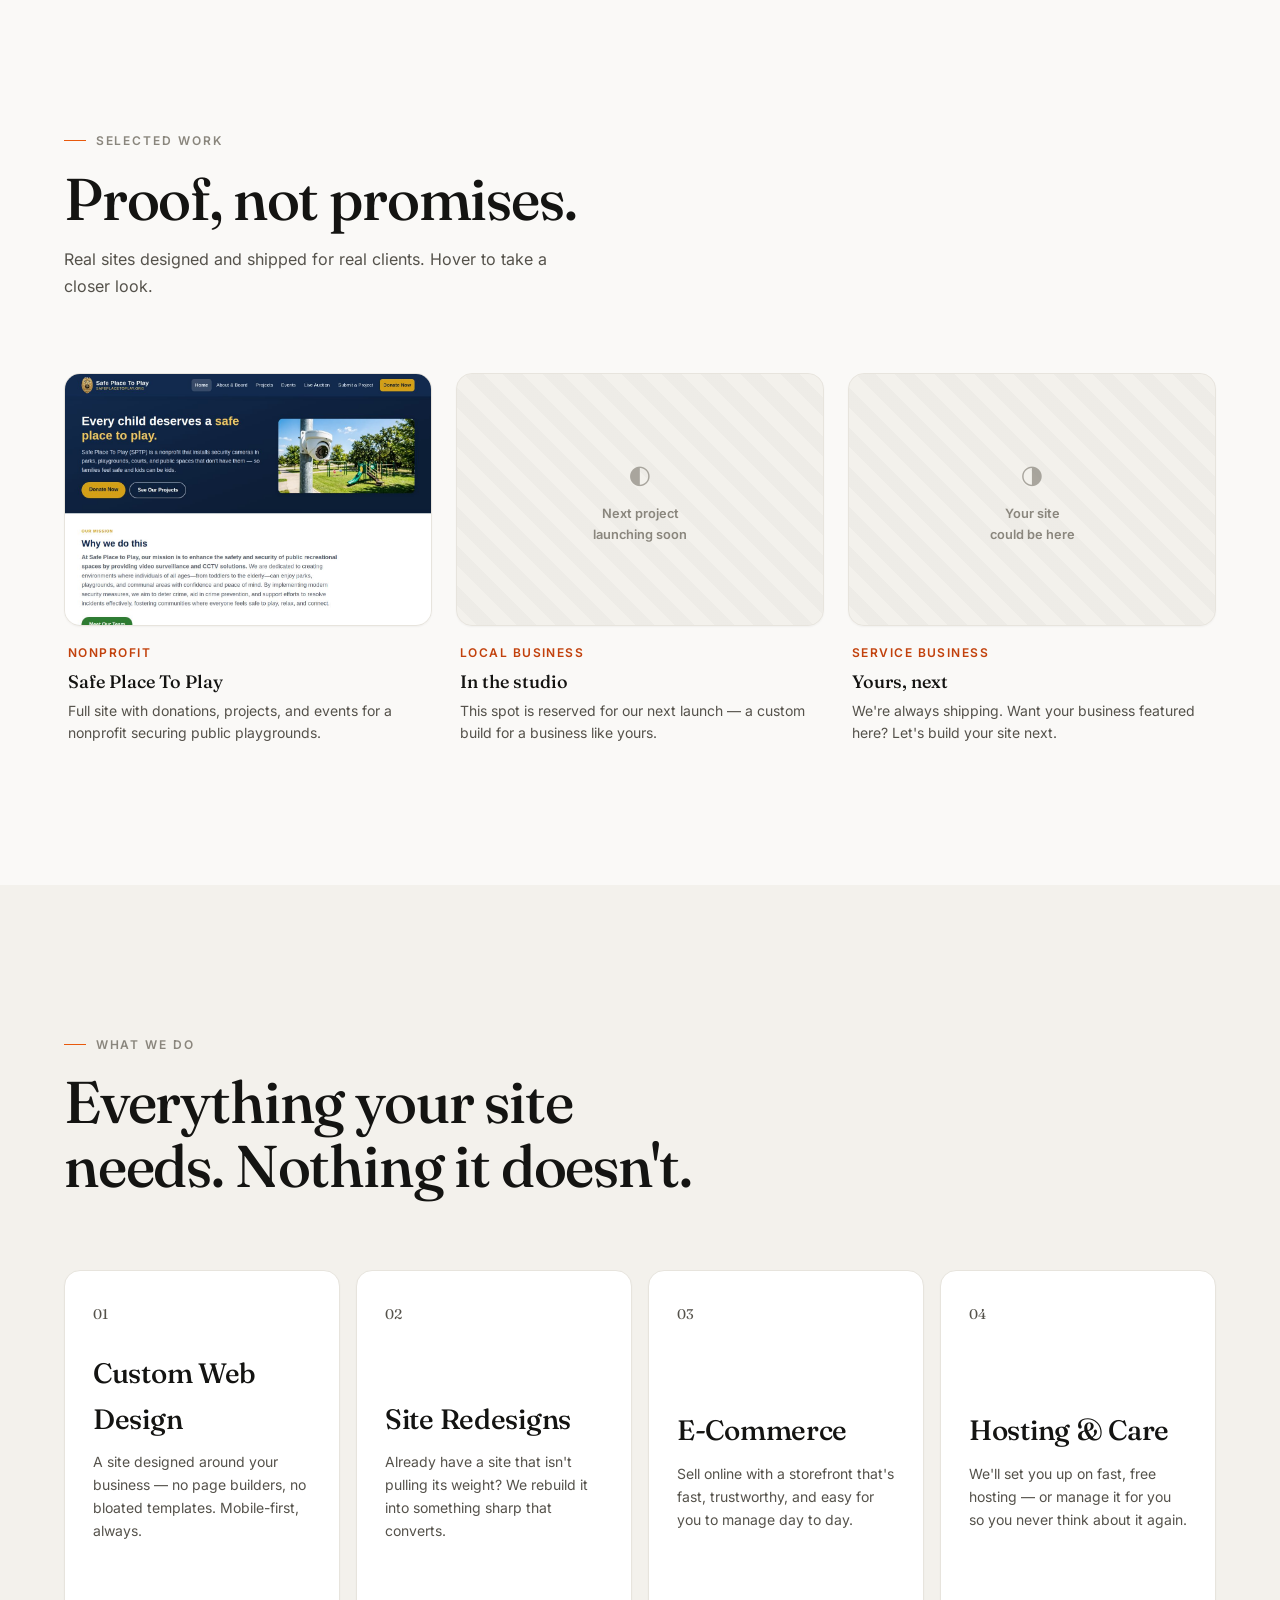
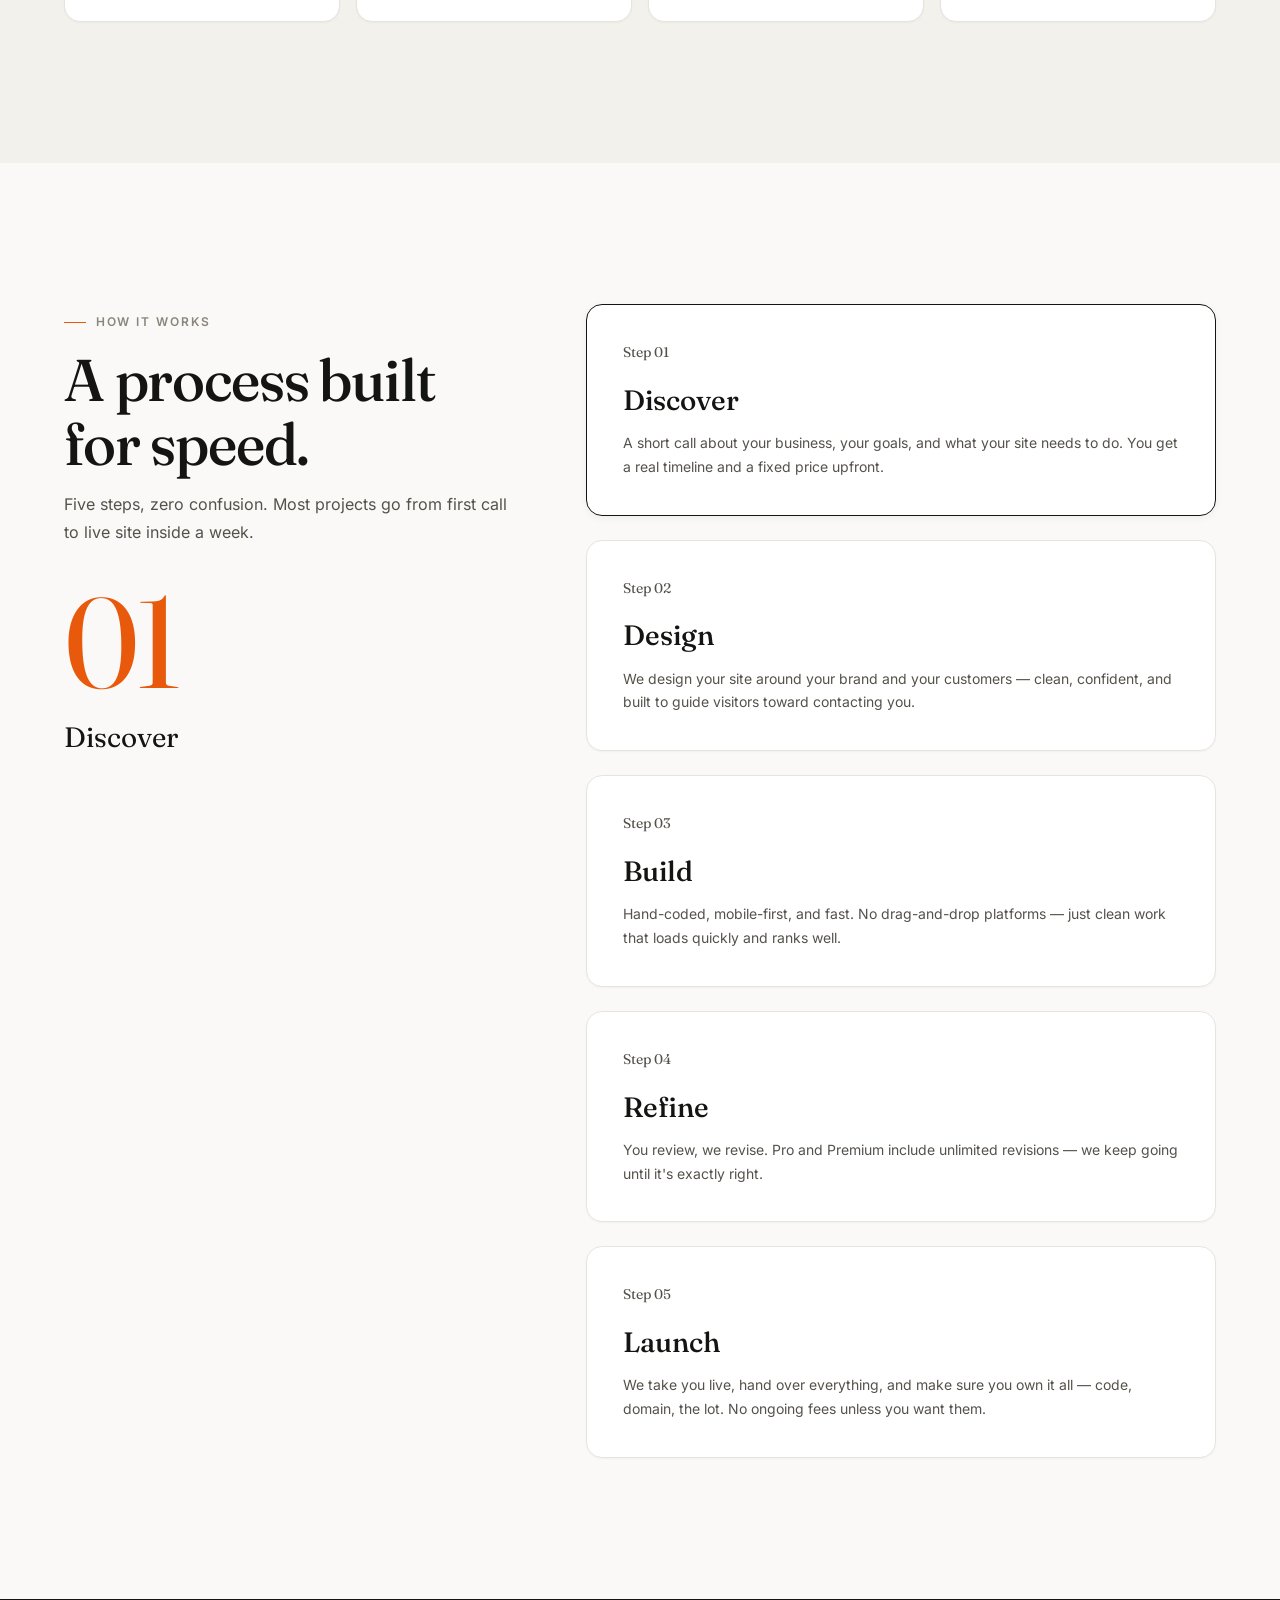
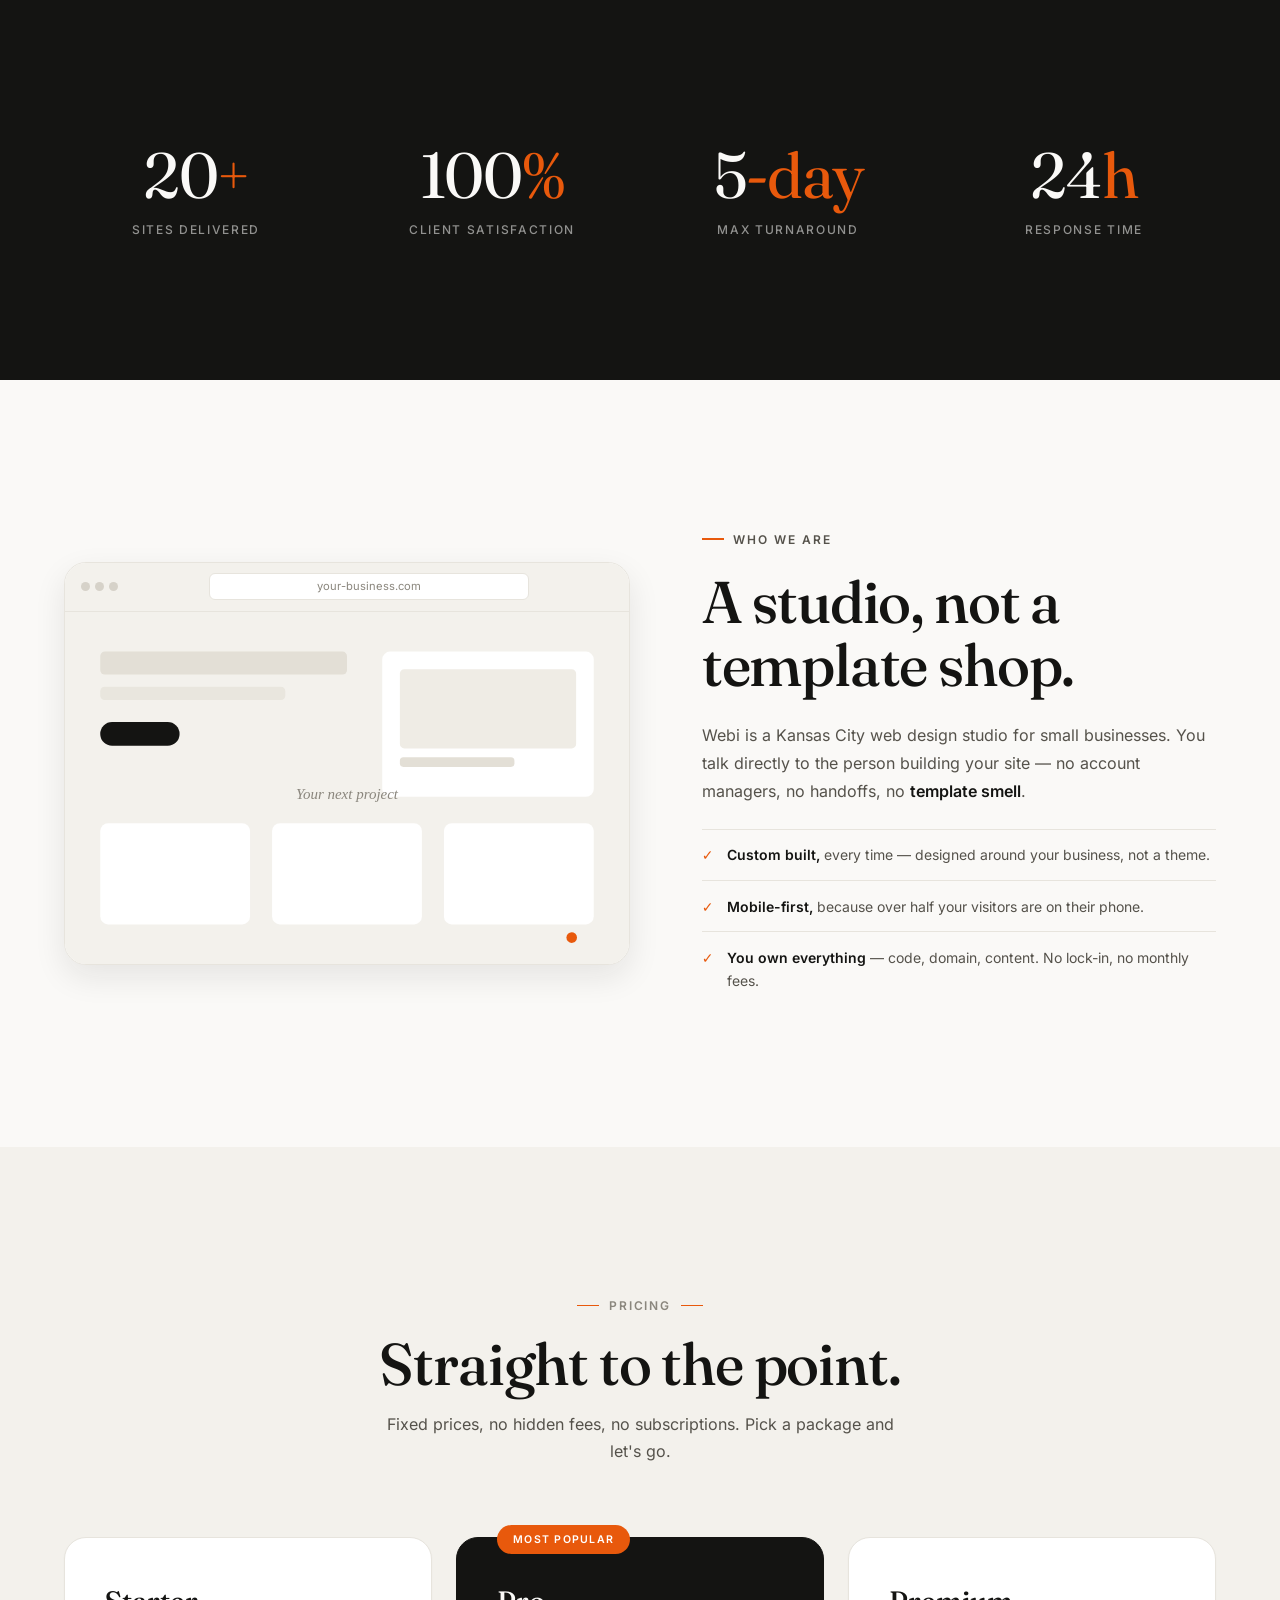
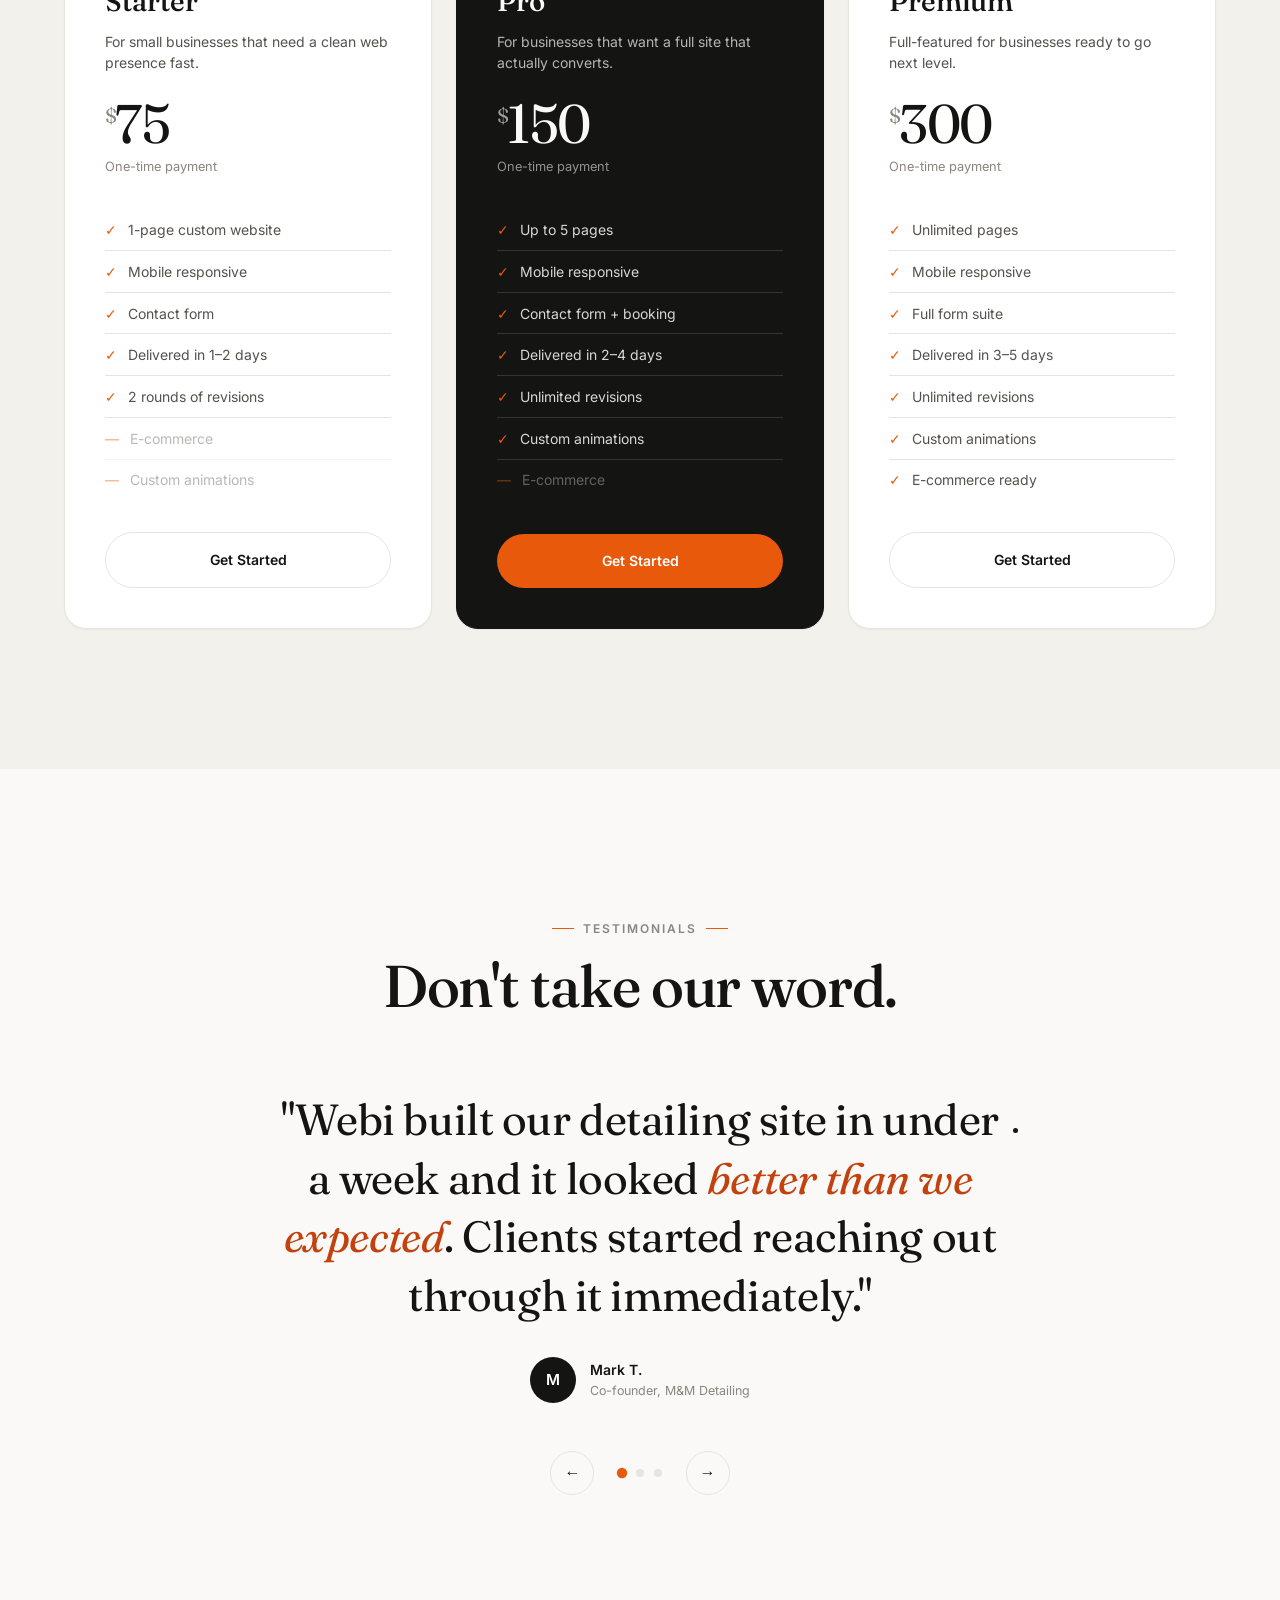
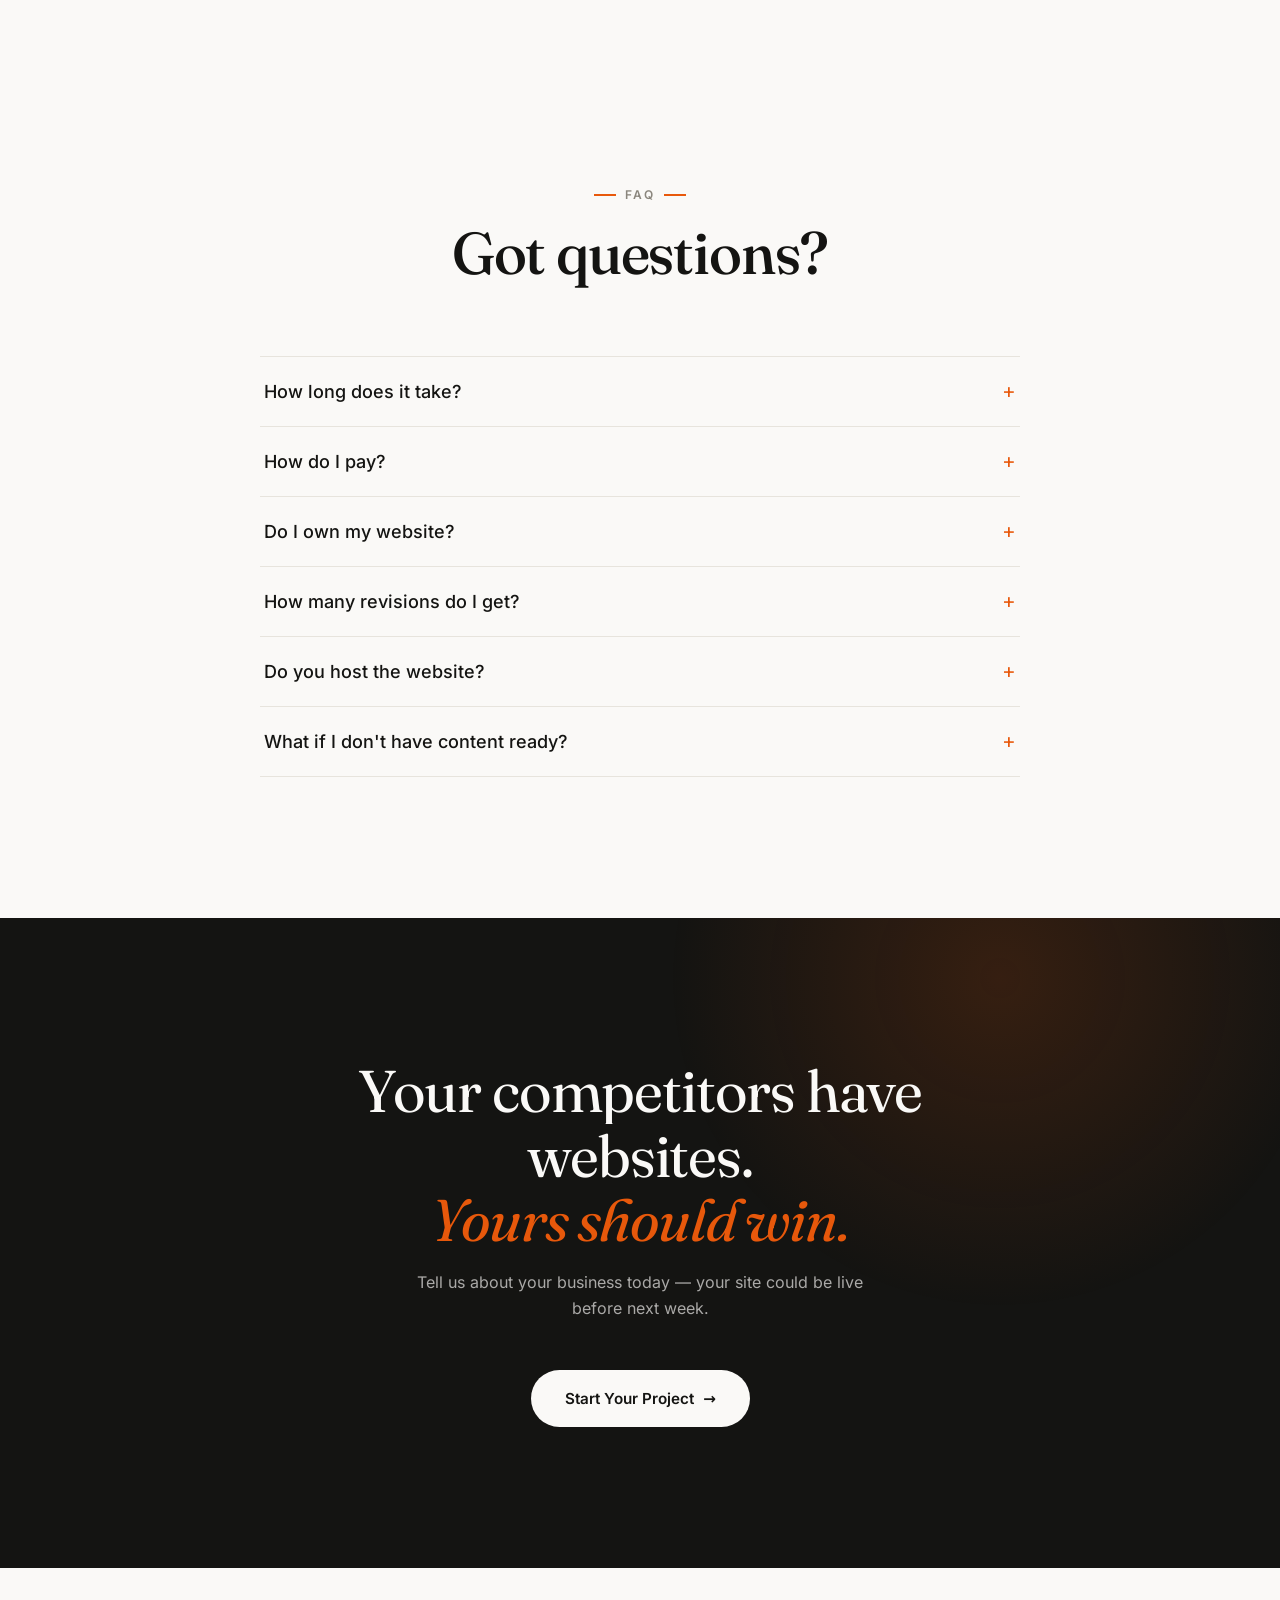
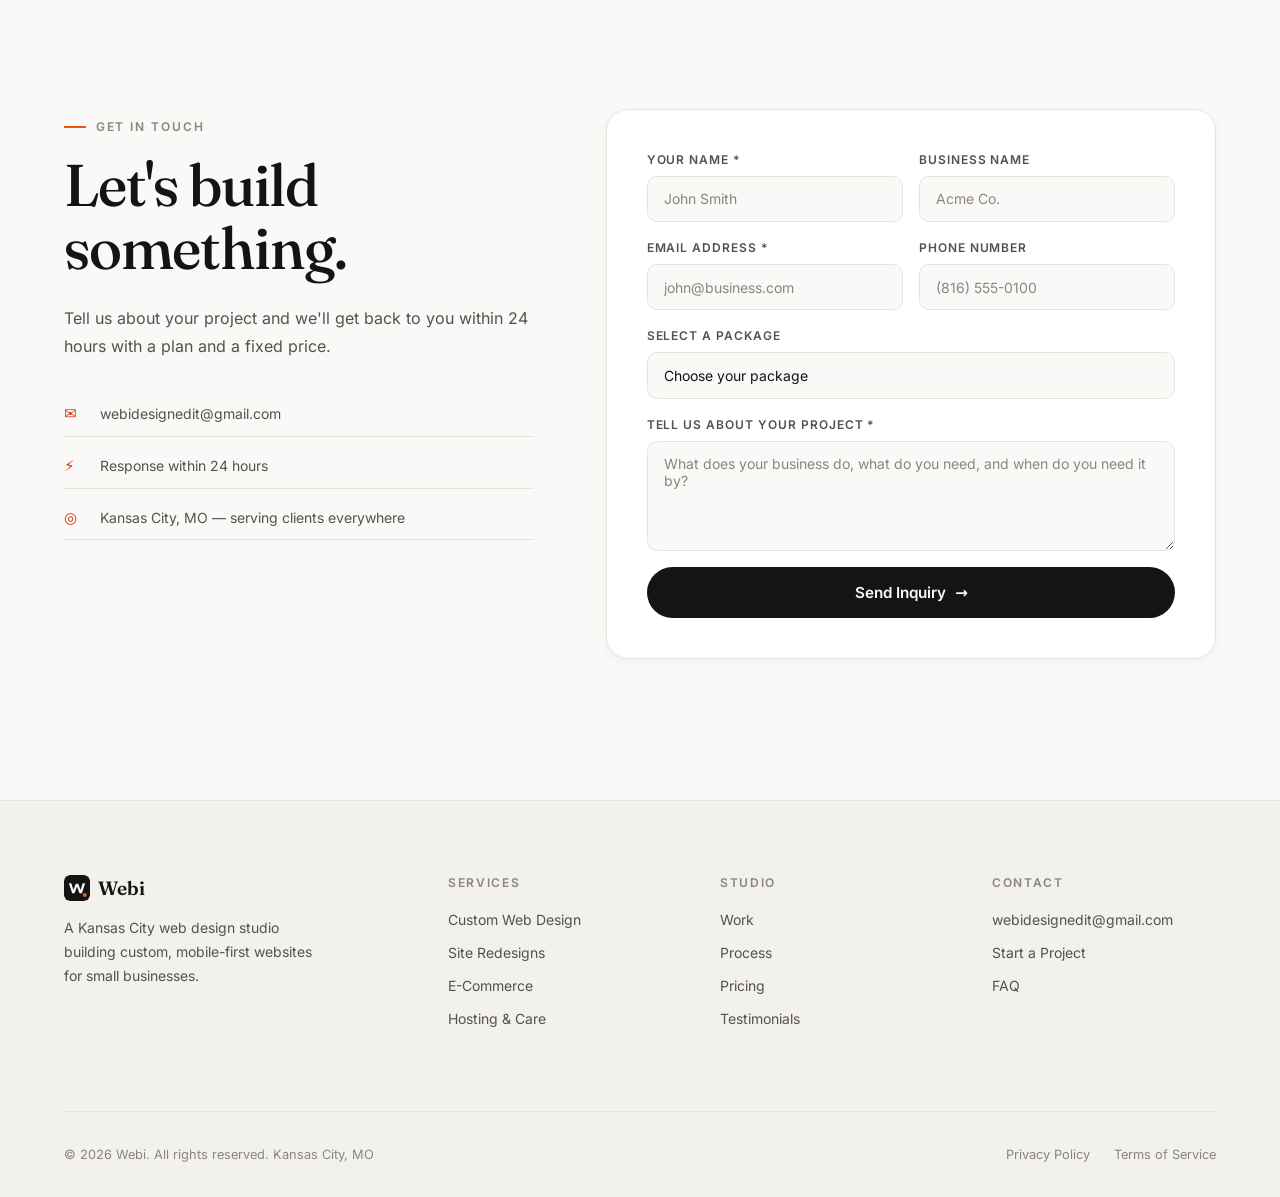
==== commit 0081848d: "Polish pass (2/2): swap cursor markup for scroll-progress bar, nav + stat refinements" ====
--- a/index.html
+++ b/index.html
@@ -29,7 +29,7 @@
 
 <link rel="preload" href="assets/fonts/fraunces-var.woff2" as="font" type="font/woff2" crossorigin>
 <link rel="preload" href="assets/fonts/inter-var.woff2" as="font" type="font/woff2" crossorigin>
-<link rel="stylesheet" href="css/style.css?v=5.0.2">
+<link rel="stylesheet" href="css/style.css?v=5.0.3">
 
 <script type="application/ld+json">
 {
@@ -47,7 +47,7 @@
 <body>
 <a class="skip-link" href="#main">Skip to content</a>
 
-<div id="cursor-dot" aria-hidden="true"><span class="cursor-label"></span></div>
+<div id="scroll-progress" aria-hidden="true"></div>
 
 <nav aria-label="Main navigation" id="site-nav">
   <a href="#" class="nav-logo-wrap" aria-label="Webi — home">
@@ -108,7 +108,7 @@
       <p class="section-sub">Real sites designed and shipped for real clients. Hover to take a closer look.</p>
     </div>
     <div class="work-grid" data-reveal-group>
-      <a class="work-card" href="https://safeplacetoplay.org" target="_blank" rel="noopener" data-cursor="View →" data-reveal>
+      <a class="work-card" href="https://safeplacetoplay.org" target="_blank" rel="noopener" data-reveal>
         <div class="work-thumb">
           <img src="assets/work-safeplacetoplay.jpg" alt="Screenshot of the Safe Place To Play homepage" loading="lazy" width="1280" height="800">
           <span class="work-overlay">Visit safeplacetoplay.org <span class="arrow" aria-hidden="true">→</span></span>
@@ -554,10 +554,10 @@
   </div>
 </footer>
 
-<script src="js/vendor/lenis.min.js?v=5.0.2" defer></script>
-<script src="js/vendor/gsap.min.js?v=5.0.2" defer></script>
-<script src="js/vendor/ScrollTrigger.min.js?v=5.0.2" defer></script>
-<script src="js/vendor/split-type.min.js?v=5.0.2" defer></script>
-<script src="js/main.js?v=5.0.2" defer></script>
+<script src="js/vendor/lenis.min.js?v=5.0.3" defer></script>
+<script src="js/vendor/gsap.min.js?v=5.0.3" defer></script>
+<script src="js/vendor/ScrollTrigger.min.js?v=5.0.3" defer></script>
+<script src="js/vendor/split-type.min.js?v=5.0.3" defer></script>
+<script src="js/main.js?v=5.0.3" defer></script>
 </body>
 </html>
--- a/css/style.css
+++ b/css/style.css
@@ -111,24 +111,16 @@
 :focus-visible { outline: 3px solid var(--accent); outline-offset: 3px; border-radius: 4px; }
 
 /* --------------------------------------------------------------------------
-   Custom cursor (pointer: fine only; enabled by JS)
-   -------------------------------------------------------------------------- */
-#cursor-dot {
-  position: fixed; left: 0; top: 0; z-index: 9999; pointer-events: none;
-  width: 10px; height: 10px; border-radius: var(--radius-pill);
-  background: var(--ink); opacity: 0;
-  display: flex; align-items: center; justify-content: center;
-  transition: width 0.25s var(--ease-out), height 0.25s var(--ease-out),
-              background 0.25s, opacity 0.3s;
-  will-change: transform;
-}
-#cursor-dot .cursor-label {
-  font-size: 0; color: #fff; font-weight: 600; font-family: var(--font-body);
-  white-space: nowrap; transition: font-size 0.2s var(--ease-out);
-}
-#cursor-dot.is-active { width: 26px; height: 26px; background: rgba(20, 20, 18, 0.85); }
-#cursor-dot.is-label { width: 76px; height: 76px; background: var(--accent); }
-#cursor-dot.is-label .cursor-label { font-size: 0.8rem; }
+   Scroll progress — hairline accent bar above the nav, driven by JS
+   -------------------------------------------------------------------------- */
+#scroll-progress {
+  position: fixed; top: 0; left: 0; width: 100%; height: 3px; z-index: 300;
+  background: var(--accent); pointer-events: none;
+  transform: scaleX(0); transform-origin: 0 50%;
+}
+
+/* Anchor jumps land clear of the fixed nav */
+section[id], [id="top"] { scroll-margin-top: 80px; }
 
 /* --------------------------------------------------------------------------
    Navigation — large & transparent over hero, shrinks + blurs on scroll,
@@ -159,9 +151,9 @@
 .nav-links { display: flex; align-items: center; gap: 0.35rem; list-style: none; }
 .nav-links a {
   color: var(--ink-soft); text-decoration: none; font-size: var(--text-sm); font-weight: 500;
-  padding: 0.45rem 0.85rem; border-radius: var(--radius-pill); transition: color 0.25s;
-}
-.nav-links a:hover { color: var(--ink); }
+  padding: 0.45rem 0.85rem; border-radius: var(--radius-pill); transition: color 0.25s, background 0.25s;
+}
+.nav-links a:hover { color: var(--ink); background: var(--paper-2); }
 .nav-cta {
   background: var(--ink) !important; color: var(--paper) !important;
   padding: 0.6rem 1.4rem !important; border-radius: var(--radius-pill) !important;
@@ -378,6 +370,7 @@
 .stat-num {
   font-family: var(--font-display); font-size: clamp(2.6rem, 5vw, 4rem); font-weight: 400;
   letter-spacing: -0.02em; line-height: 1.1; color: var(--paper);
+  font-variant-numeric: tabular-nums; /* digits keep one width so the count-up doesn't wobble */
 }
 .stat-num .stat-accent { color: var(--accent); }
 .stat-label { font-size: var(--text-xs); font-weight: 500; color: rgba(250, 249, 247, 0.55); text-transform: uppercase; letter-spacing: 0.14em; margin-top: 0.6rem; }
@@ -640,7 +633,6 @@
   .footer-grid { grid-template-columns: 1fr 1fr; gap: var(--space-5); }
   .footer-bottom { justify-content: center; text-align: center; }
   .testimonial-quote { font-size: var(--text-xl); }
-  #cursor-dot { display: none; }
 }
 
 @media (max-width: 480px) {
@@ -662,5 +654,4 @@
   .work-card:hover .work-thumb img { transform: none; }
   .service-card:hover, .pricing-card:hover { transform: none; }
   .work-overlay { transform: none; background: rgba(20, 20, 18, 0.75); }
-  #cursor-dot { display: none; }
-}
+}
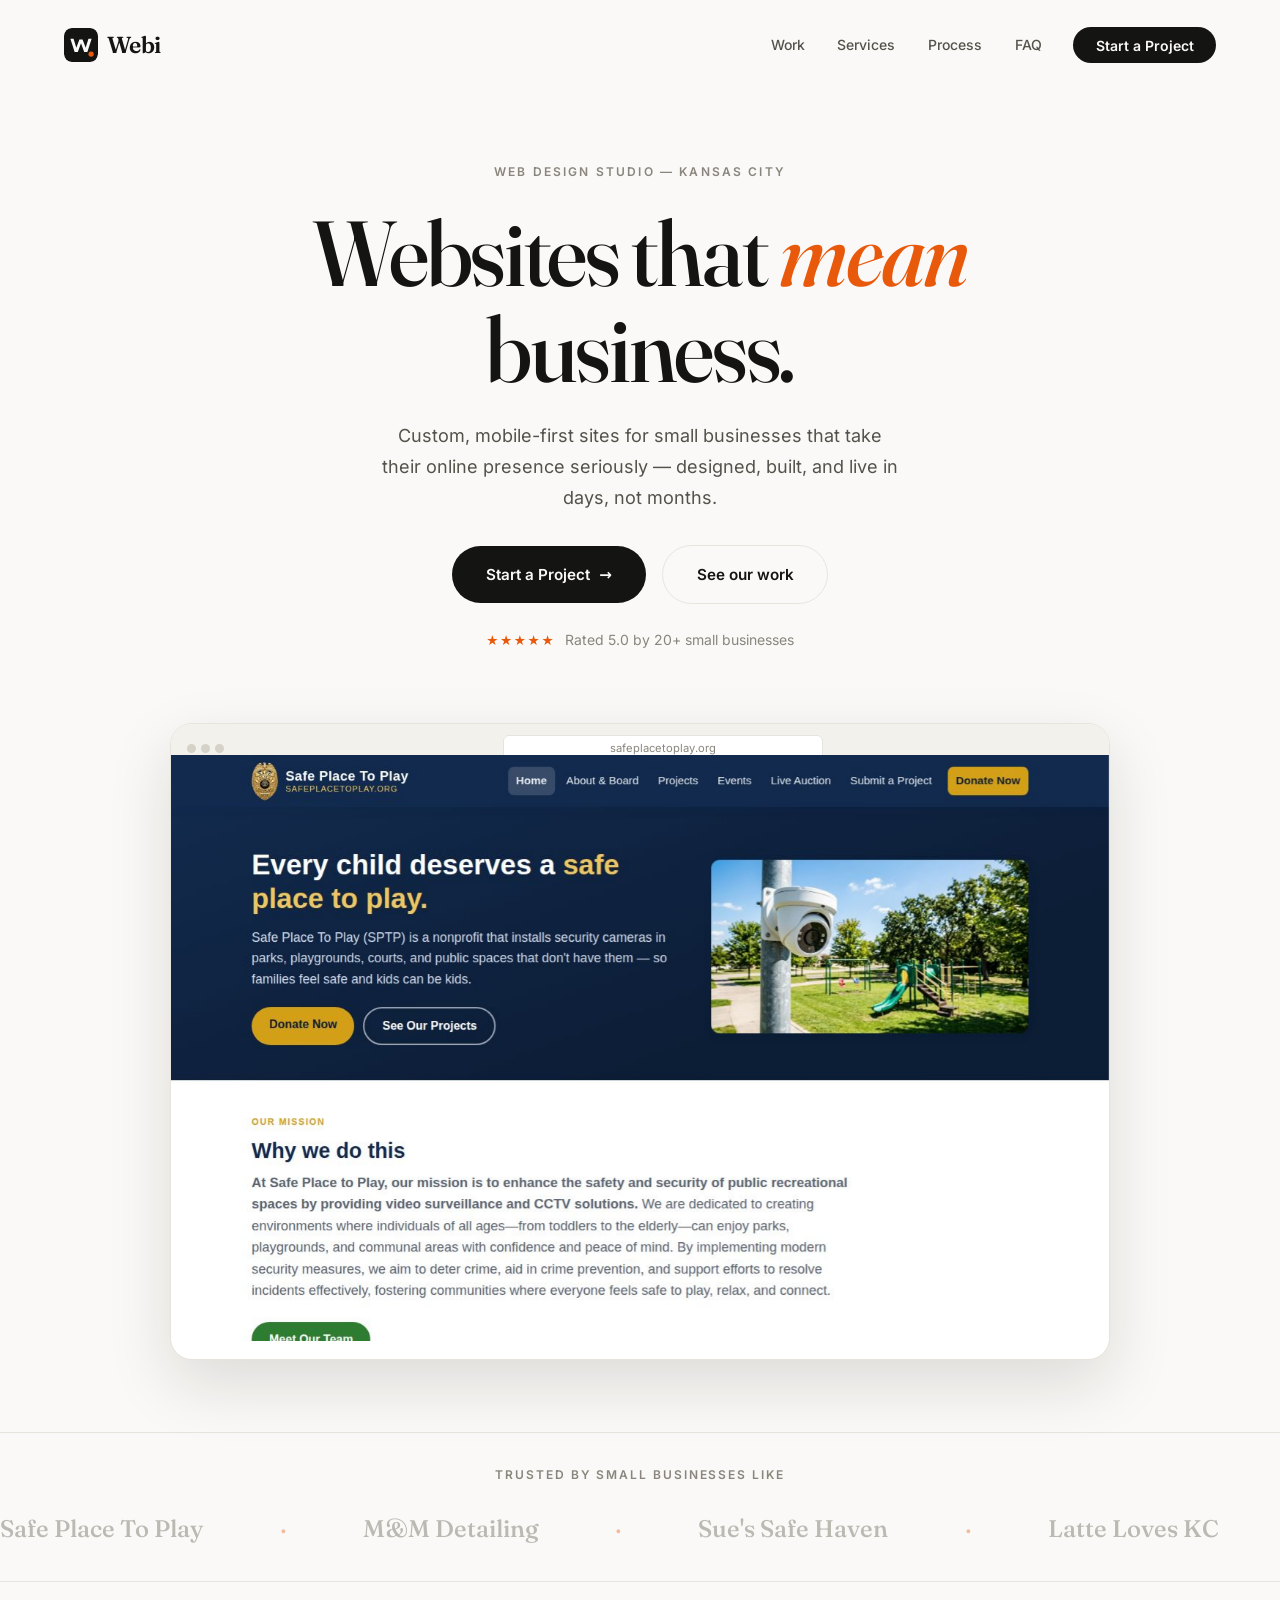
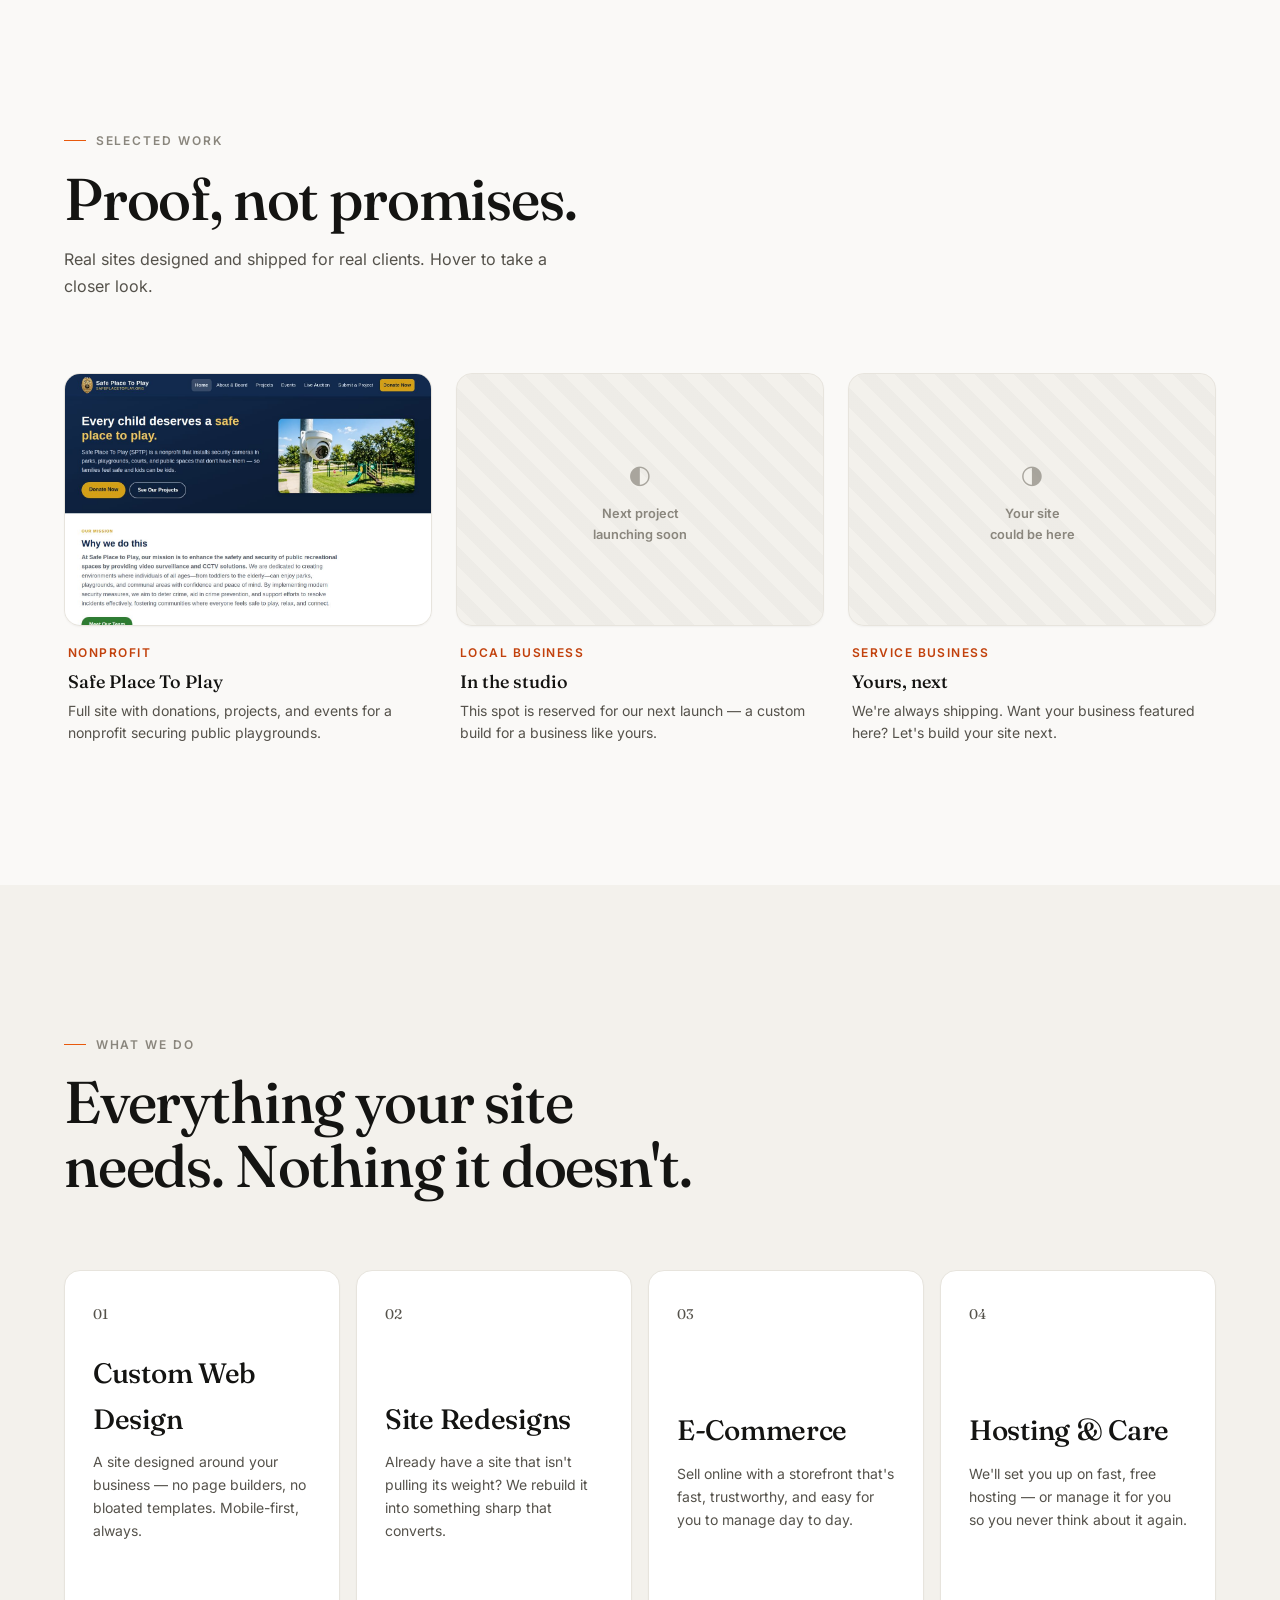
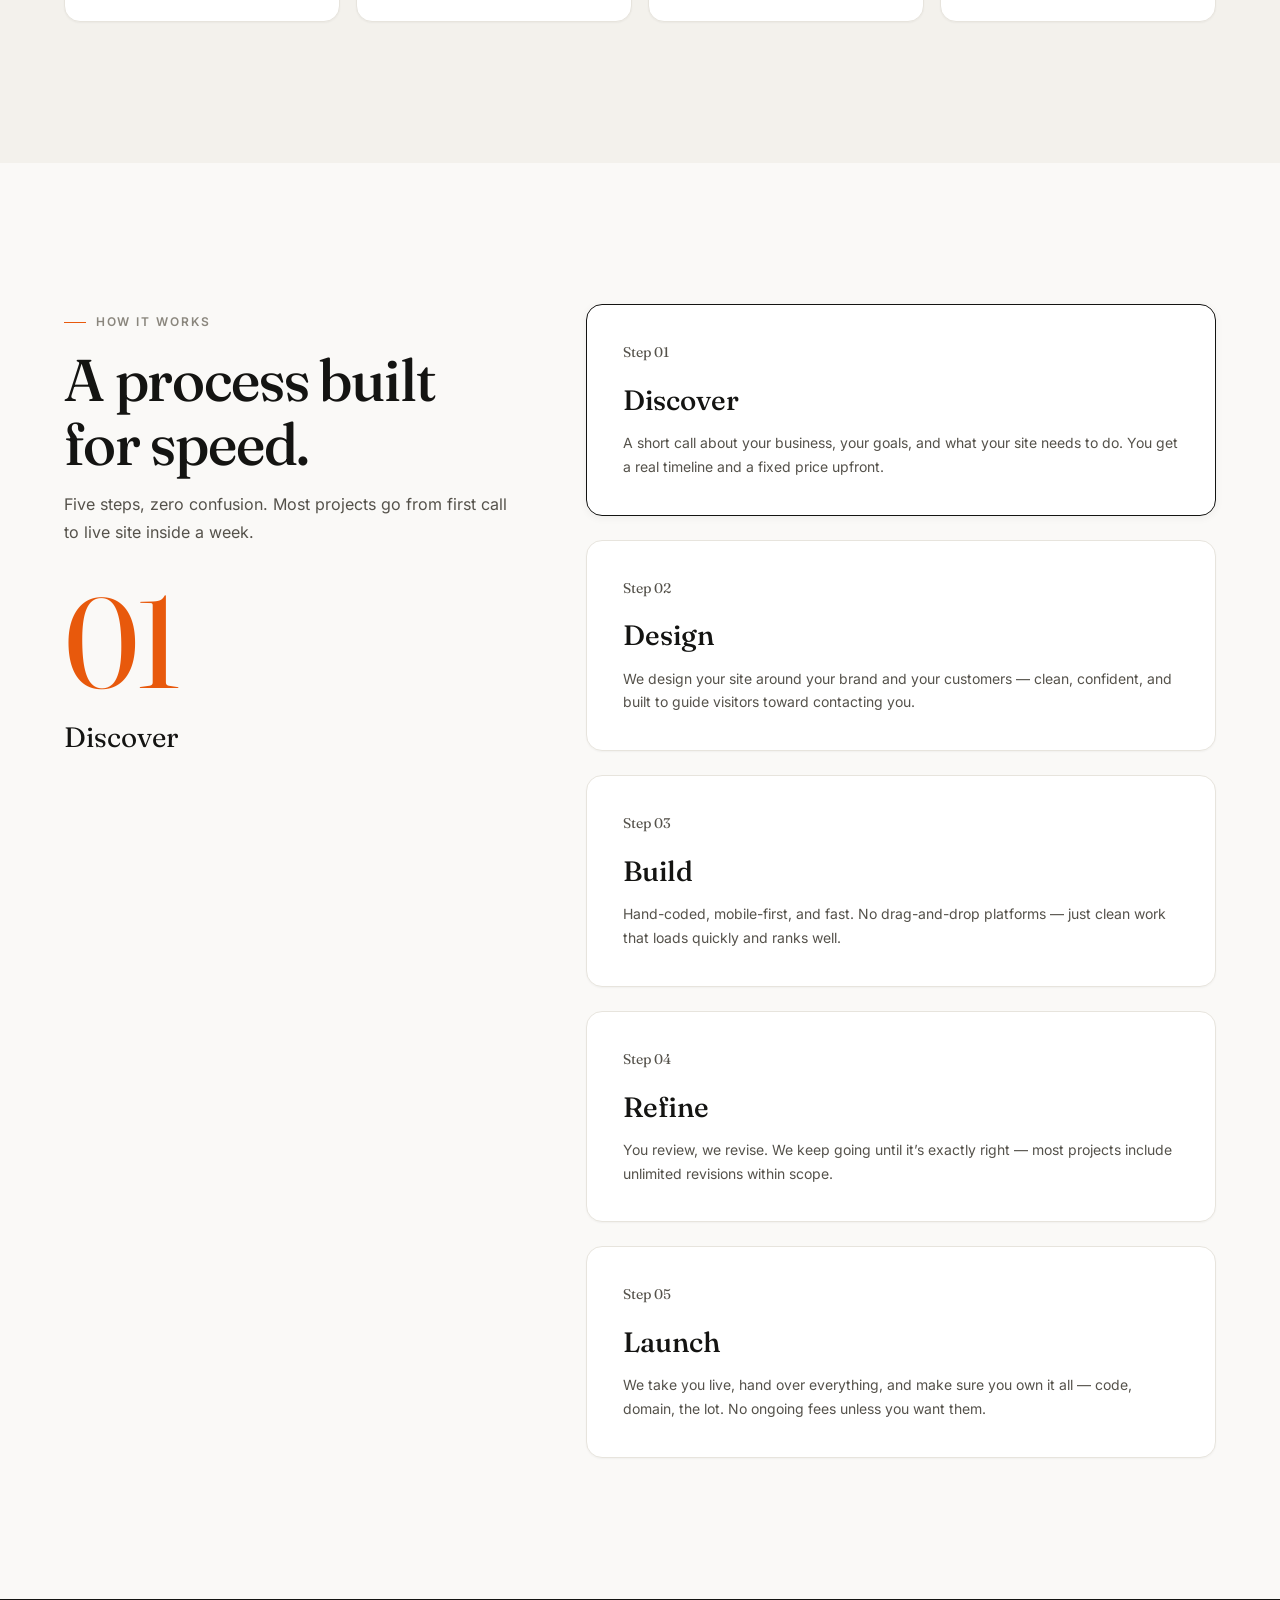
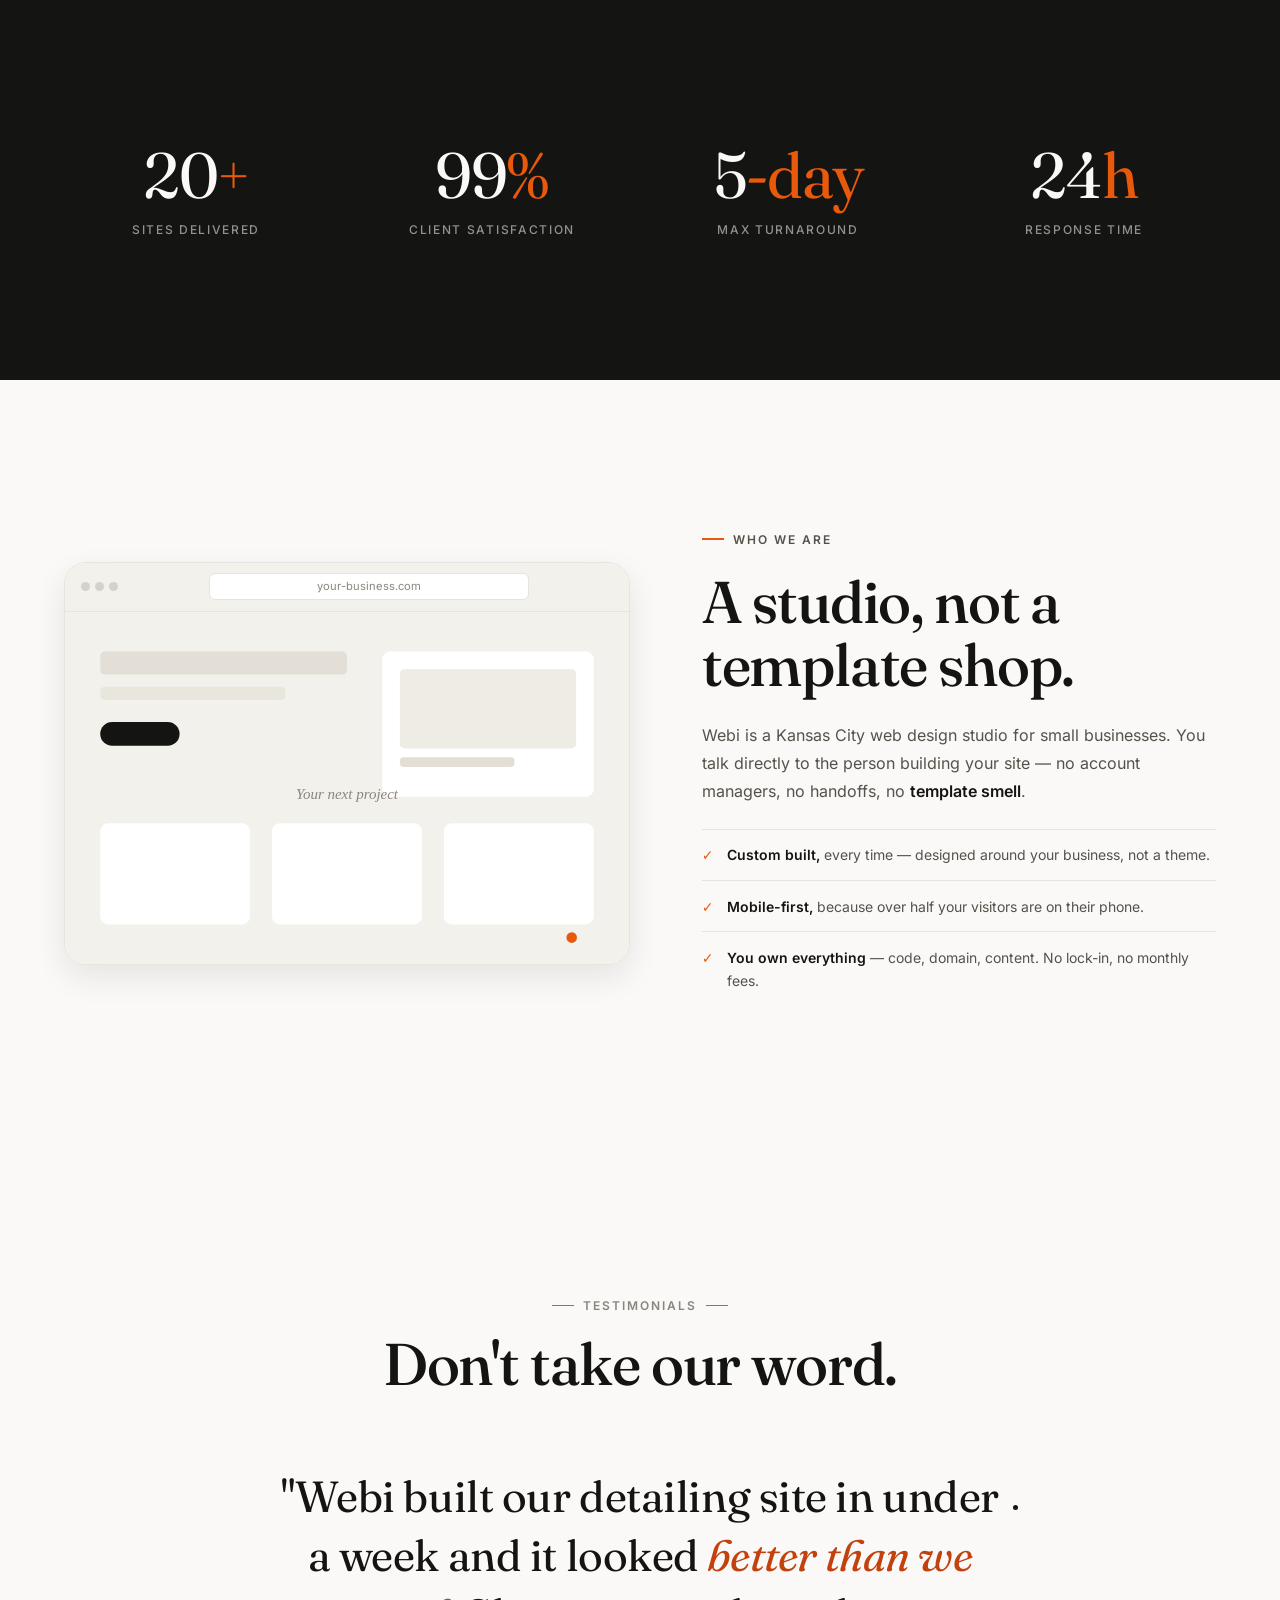
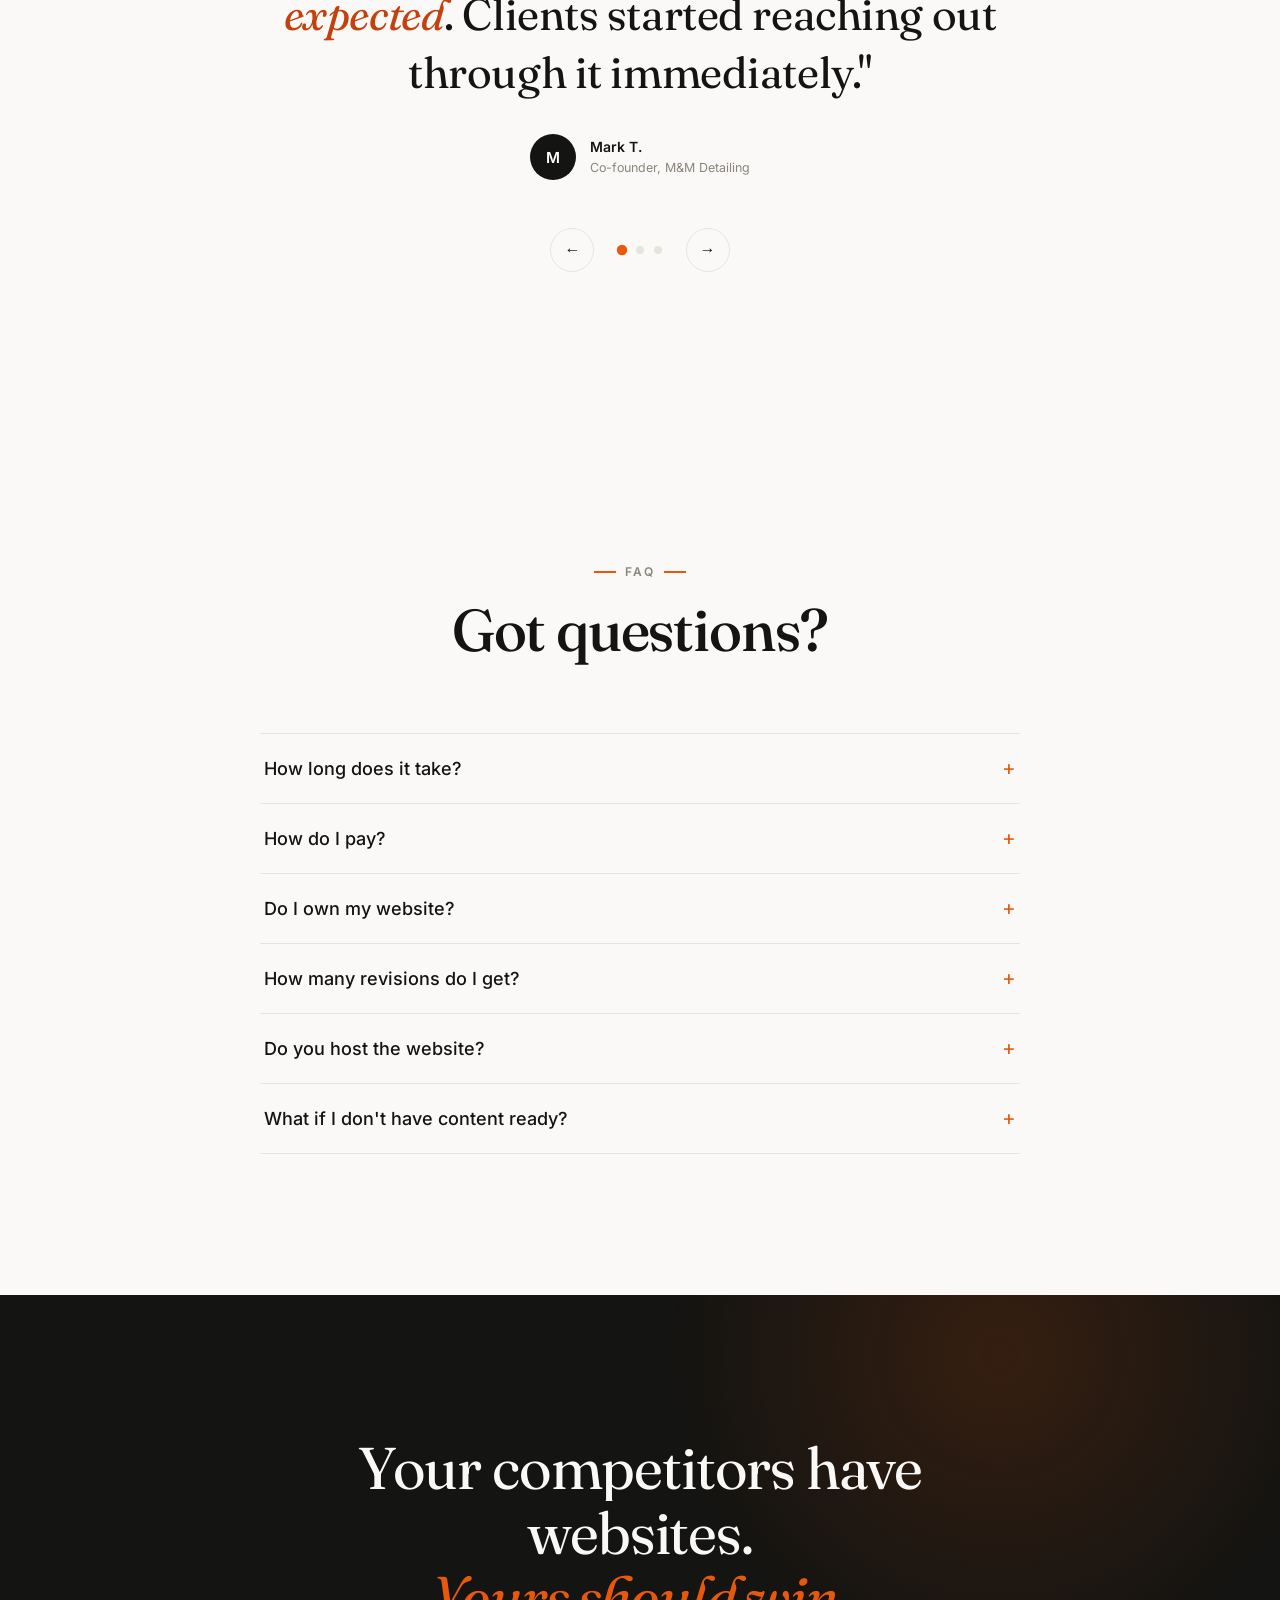
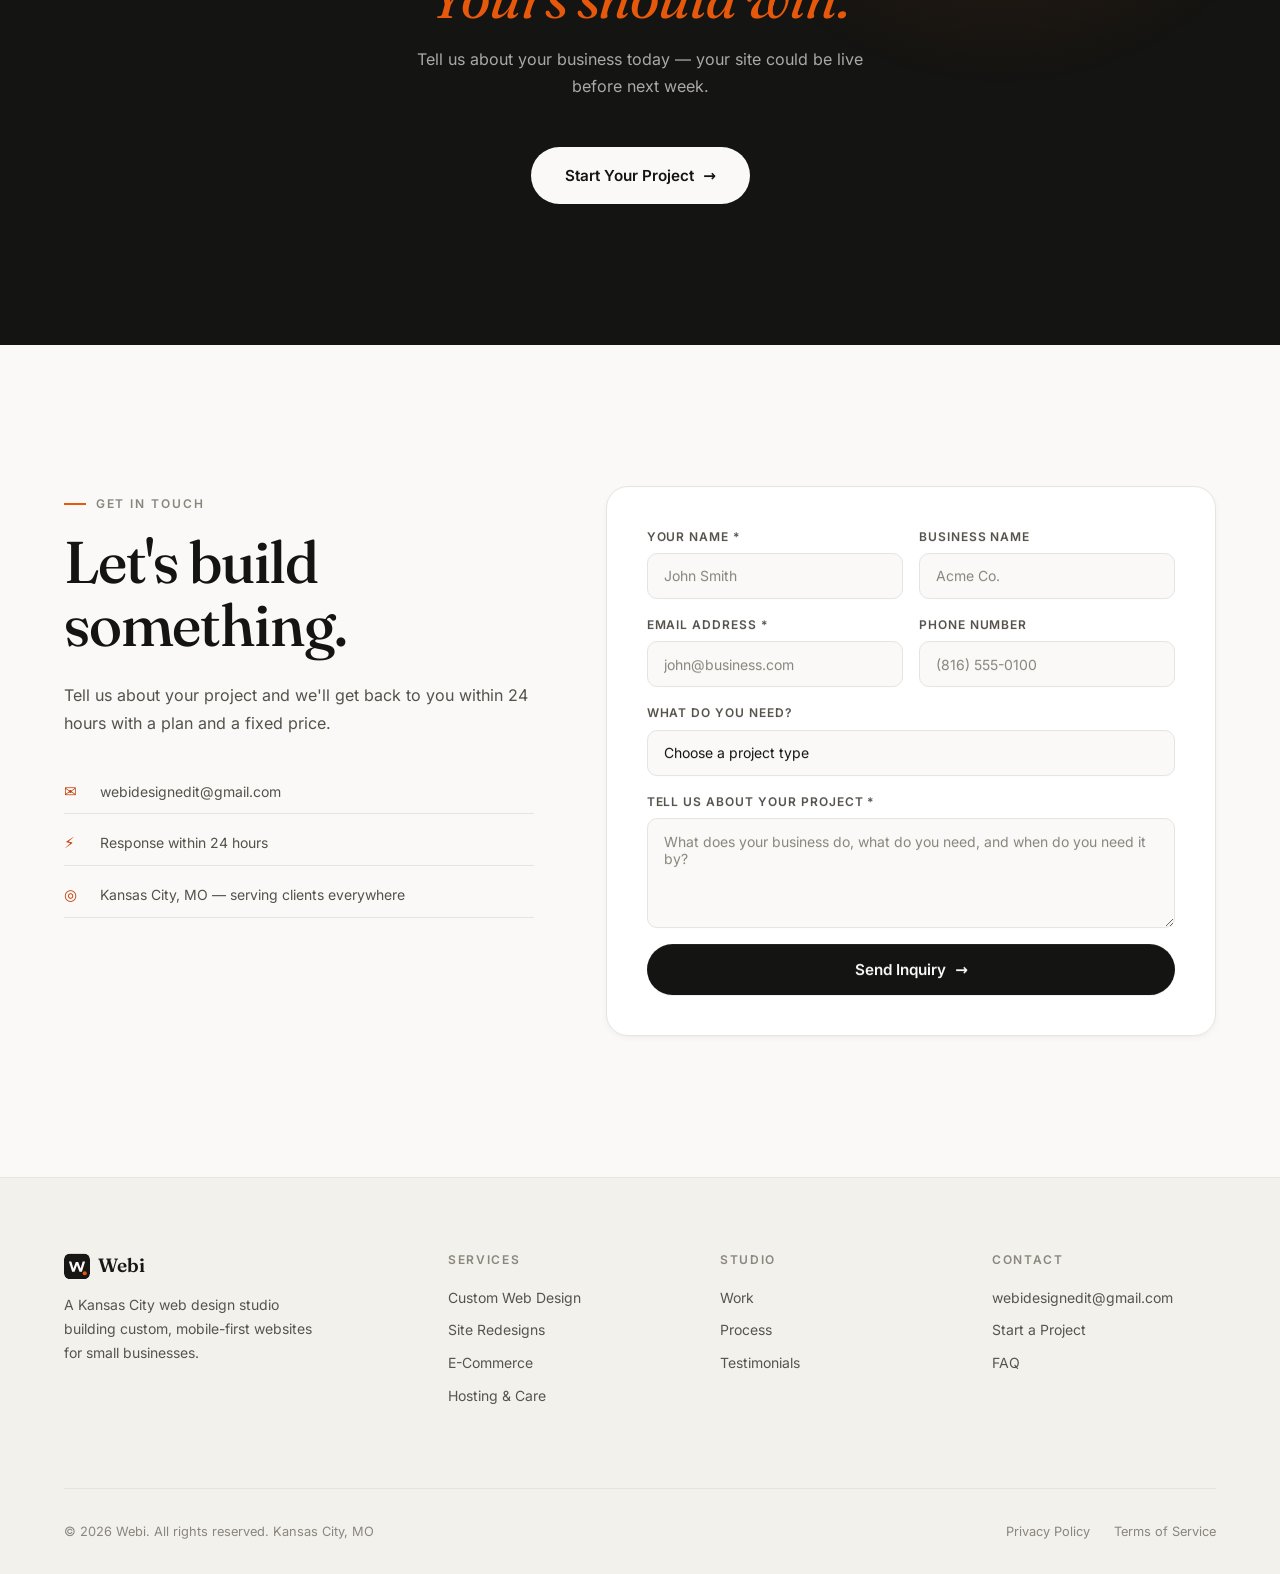
==== commit 9a5e3bac: "Remove all pricing from the site - Drop the pricing section, nav/footer links, and pricing CSS - Con" ====
--- a/index.html
+++ b/index.html
@@ -4,7 +4,7 @@
 <meta charset="UTF-8">
 <meta name="viewport" content="width=device-width, initial-scale=1.0">
 <title>Webi — Kansas City Web Design Studio | Custom Websites, Live in Days</title>
-<meta name="description" content="Webi is a Kansas City web design studio crafting custom, mobile-first websites for small businesses — designed, built, and live in days, not months. From $75.">
+<meta name="description" content="Webi is a Kansas City web design studio crafting custom, mobile-first websites for small businesses — designed, built, and live in days, not months.">
 <link rel="canonical" href="https://webi.it.com/">
 
 <!-- Open Graph -->
@@ -29,7 +29,7 @@
 
 <link rel="preload" href="assets/fonts/fraunces-var.woff2" as="font" type="font/woff2" crossorigin>
 <link rel="preload" href="assets/fonts/inter-var.woff2" as="font" type="font/woff2" crossorigin>
-<link rel="stylesheet" href="css/style.css?v=5.0.3">
+<link rel="stylesheet" href="css/style.css?v=5.0.4">
 
 <script type="application/ld+json">
 {
@@ -39,8 +39,7 @@
   "description": "Custom web design for small businesses. Fast, mobile-first websites delivered in days.",
   "url": "https://webi.it.com",
   "email": "webidesignedit@gmail.com",
-  "address": { "@type": "PostalAddress", "addressLocality": "Kansas City", "addressRegion": "MO", "addressCountry": "US" },
-  "priceRange": "$75–$300"
+  "address": { "@type": "PostalAddress", "addressLocality": "Kansas City", "addressRegion": "MO", "addressCountry": "US" }
 }
 </script>
 </head>
@@ -61,7 +60,6 @@
     <li><a href="#work">Work</a></li>
     <li><a href="#services">Services</a></li>
     <li><a href="#process">Process</a></li>
-    <li><a href="#pricing">Pricing</a></li>
     <li><a href="#faq">FAQ</a></li>
     <li><a href="#contact" class="nav-cta magnetic">Start a Project</a></li>
   </ul>
@@ -230,7 +228,7 @@
         <div class="process-step" data-step="04" data-step-name="Refine" data-reveal>
           <p class="process-step-num">Step 04</p>
           <h3>Refine</h3>
-          <p>You review, we revise. Pro and Premium include unlimited revisions — we keep going until it's exactly right.</p>
+          <p>You review, we revise. We keep going until it’s exactly right — most projects include unlimited revisions within scope.</p>
         </div>
         <div class="process-step" data-step="05" data-step-name="Launch" data-reveal>
           <p class="process-step-num">Step 05</p>
@@ -289,68 +287,6 @@
           <li><span class="tick" aria-hidden="true">✓</span><span><strong>Mobile-first,</strong> because over half your visitors are on their phone.</span></li>
           <li><span class="tick" aria-hidden="true">✓</span><span><strong>You own everything</strong> — code, domain, content. No lock-in, no monthly fees.</span></li>
         </ul>
-      </div>
-    </div>
-  </div>
-</section>
-
-<!-- PRICING -->
-<section id="pricing">
-  <div class="wrap">
-    <div class="section-head centered" data-reveal>
-      <p class="section-tag">Pricing</p>
-      <h2 class="section-title">Straight to the point.</h2>
-      <p class="section-sub">Fixed prices, no hidden fees, no subscriptions. Pick a package and let's go.</p>
-    </div>
-    <div class="pricing-grid" data-reveal-group>
-      <div class="pricing-card" data-reveal>
-        <h3 class="pricing-name">Starter</h3>
-        <p class="pricing-desc">For small businesses that need a clean web presence fast.</p>
-        <div class="pricing-price"><sup>$</sup>75</div>
-        <div class="pricing-billing">One-time payment</div>
-        <ul class="pricing-features">
-          <li><span class="check" aria-hidden="true">✓</span>1-page custom website</li>
-          <li><span class="check" aria-hidden="true">✓</span>Mobile responsive</li>
-          <li><span class="check" aria-hidden="true">✓</span>Contact form</li>
-          <li><span class="check" aria-hidden="true">✓</span>Delivered in 1–2 days</li>
-          <li><span class="check" aria-hidden="true">✓</span>2 rounds of revisions</li>
-          <li class="dim"><span class="check" aria-hidden="true">—</span>E-commerce</li>
-          <li class="dim"><span class="check" aria-hidden="true">—</span>Custom animations</li>
-        </ul>
-        <a href="#contact" class="pricing-btn pricing-btn-outline">Get Started</a>
-      </div>
-      <div class="pricing-card featured" data-reveal>
-        <div class="pricing-badge">Most Popular</div>
-        <h3 class="pricing-name">Pro</h3>
-        <p class="pricing-desc">For businesses that want a full site that actually converts.</p>
-        <div class="pricing-price"><sup>$</sup>150</div>
-        <div class="pricing-billing">One-time payment</div>
-        <ul class="pricing-features">
-          <li><span class="check" aria-hidden="true">✓</span>Up to 5 pages</li>
-          <li><span class="check" aria-hidden="true">✓</span>Mobile responsive</li>
-          <li><span class="check" aria-hidden="true">✓</span>Contact form + booking</li>
-          <li><span class="check" aria-hidden="true">✓</span>Delivered in 2–4 days</li>
-          <li><span class="check" aria-hidden="true">✓</span>Unlimited revisions</li>
-          <li><span class="check" aria-hidden="true">✓</span>Custom animations</li>
-          <li class="dim"><span class="check" aria-hidden="true">—</span>E-commerce</li>
-        </ul>
-        <a href="#contact" class="pricing-btn pricing-btn-filled magnetic">Get Started</a>
-      </div>
-      <div class="pricing-card" data-reveal>
-        <h3 class="pricing-name">Premium</h3>
-        <p class="pricing-desc">Full-featured for businesses ready to go next level.</p>
-        <div class="pricing-price"><sup>$</sup>300</div>
-        <div class="pricing-billing">One-time payment</div>
-        <ul class="pricing-features">
-          <li><span class="check" aria-hidden="true">✓</span>Unlimited pages</li>
-          <li><span class="check" aria-hidden="true">✓</span>Mobile responsive</li>
-          <li><span class="check" aria-hidden="true">✓</span>Full form suite</li>
-          <li><span class="check" aria-hidden="true">✓</span>Delivered in 3–5 days</li>
-          <li><span class="check" aria-hidden="true">✓</span>Unlimited revisions</li>
-          <li><span class="check" aria-hidden="true">✓</span>Custom animations</li>
-          <li><span class="check" aria-hidden="true">✓</span>E-commerce ready</li>
-        </ul>
-        <a href="#contact" class="pricing-btn pricing-btn-outline">Get Started</a>
       </div>
     </div>
   </div>
@@ -408,11 +344,11 @@
     <div class="faq-list" data-reveal>
       <div class="faq-item">
         <button class="faq-q" aria-expanded="false">How long does it take? <span class="faq-icon" aria-hidden="true">+</span></button>
-        <div class="faq-a"><div class="faq-a-inner">Starter is done in 1–2 days, Pro in 2–4 days, and Premium in 3–5 days. Fast turnaround is one of the main reasons clients choose us.</div></div>
+        <div class="faq-a"><div class="faq-a-inner">Most sites are designed, built, and live within 1–5 days from when we have your content, depending on scope. Fast turnaround is one of the main reasons clients choose us.</div></div>
       </div>
       <div class="faq-item">
         <button class="faq-q" aria-expanded="false">How do I pay? <span class="faq-icon" aria-hidden="true">+</span></button>
-        <div class="faq-a"><div class="faq-a-inner">We accept all major cards, PayPal, Cash App, and Venmo. Payment is due upfront for Starter and split 50/50 for Pro and Premium packages.</div></div>
+        <div class="faq-a"><div class="faq-a-inner">We accept all major cards, PayPal, Cash App, and Venmo. Smaller projects are paid upfront; larger builds are split 50/50 — half to start, half on delivery.</div></div>
       </div>
       <div class="faq-item">
         <button class="faq-q" aria-expanded="false">Do I own my website? <span class="faq-icon" aria-hidden="true">+</span></button>
@@ -420,7 +356,7 @@
       </div>
       <div class="faq-item">
         <button class="faq-q" aria-expanded="false">How many revisions do I get? <span class="faq-icon" aria-hidden="true">+</span></button>
-        <div class="faq-a"><div class="faq-a-inner">Starter includes 2 rounds of revisions. Pro and Premium include unlimited revisions until you're happy. We won't stop until it's exactly what you envisioned.</div></div>
+        <div class="faq-a"><div class="faq-a-inner">Every project includes revision rounds, and most include unlimited revisions within the agreed scope. We won’t stop until it’s exactly what you envisioned.</div></div>
       </div>
       <div class="faq-item">
         <button class="faq-q" aria-expanded="false">Do you host the website? <span class="faq-icon" aria-hidden="true">+</span></button>
@@ -490,13 +426,12 @@
           </div>
         </div>
         <div class="form-group">
-          <label for="f-package">Select a package</label>
-          <select id="f-package" name="package">
-            <option value="" disabled selected>Choose your package</option>
-            <option>Starter — $75</option>
-            <option>Pro — $150</option>
-            <option>Premium — $300</option>
+          <label for="f-package">What do you need?</label>
+          <select id="f-package" name="project_type">
+            <option value="" disabled selected>Choose a project type</option>
+            <option>New Website</option>
             <option>Redesign Existing Site</option>
+            <option>E-Commerce Store</option>
             <option>Not Sure Yet</option>
           </select>
         </div>
@@ -534,7 +469,6 @@
         <h4>Studio</h4>
         <a href="#work">Work</a>
         <a href="#process">Process</a>
-        <a href="#pricing">Pricing</a>
         <a href="#testimonials">Testimonials</a>
       </div>
       <div class="footer-col">
@@ -554,10 +488,10 @@
   </div>
 </footer>
 
-<script src="js/vendor/lenis.min.js?v=5.0.3" defer></script>
-<script src="js/vendor/gsap.min.js?v=5.0.3" defer></script>
-<script src="js/vendor/ScrollTrigger.min.js?v=5.0.3" defer></script>
-<script src="js/vendor/split-type.min.js?v=5.0.3" defer></script>
-<script src="js/main.js?v=5.0.3" defer></script>
+<script src="js/vendor/lenis.min.js?v=5.0.4" defer></script>
+<script src="js/vendor/gsap.min.js?v=5.0.4" defer></script>
+<script src="js/vendor/ScrollTrigger.min.js?v=5.0.4" defer></script>
+<script src="js/vendor/split-type.min.js?v=5.0.4" defer></script>
+<script src="js/main.js?v=5.0.4" defer></script>
 </body>
 </html>
--- a/css/style.css
+++ b/css/style.css
@@ -391,52 +391,6 @@
 }
 .about-points li strong { color: var(--ink); font-weight: 600; }
 .about-points .tick { color: var(--accent); font-weight: 700; }
-
-/* --------------------------------------------------------------------------
-   Pricing — minimal columns, Pro inverted
-   -------------------------------------------------------------------------- */
-#pricing { background: var(--paper-2); }
-.pricing-grid { display: grid; grid-template-columns: repeat(3, 1fr); gap: var(--space-4); align-items: stretch; max-width: var(--wrap); margin: 0 auto; }
-.pricing-card {
-  background: #fff; border: 1px solid var(--line); border-radius: var(--radius-lg);
-  padding: 2.5rem; position: relative; display: flex; flex-direction: column;
-  box-shadow: var(--shadow-xs); transition: transform 0.25s var(--ease-out), box-shadow 0.25s;
-}
-.pricing-card:hover { transform: translateY(-6px); box-shadow: var(--shadow-md); }
-.pricing-card.featured { background: var(--ink); border-color: var(--ink); color: var(--paper); }
-.pricing-badge {
-  position: absolute; top: -13px; left: 2.5rem;
-  background: var(--accent); color: #fff; font-size: 0.66rem; font-weight: 700;
-  letter-spacing: 0.12em; text-transform: uppercase; padding: 0.35rem 1rem;
-  border-radius: var(--radius-pill); white-space: nowrap;
-}
-.pricing-name { font-family: var(--font-display); font-size: var(--text-xl); font-weight: 500; margin-bottom: 0.4rem; }
-.pricing-desc { color: var(--ink-soft); font-size: var(--text-sm); margin-bottom: var(--space-4); line-height: 1.5; }
-.featured .pricing-desc { color: rgba(250, 249, 247, 0.7); }
-.pricing-price { font-family: var(--font-display); font-size: 3.4rem; font-weight: 400; letter-spacing: -0.03em; line-height: 1; margin-bottom: 0.3rem; }
-.pricing-price sup { font-size: 1.3rem; vertical-align: top; margin-top: 0.55rem; display: inline-block; color: var(--ink-muted); }
-.featured .pricing-price sup { color: rgba(250, 249, 247, 0.6); }
-.pricing-billing { color: var(--ink-muted); font-size: 0.8rem; margin-bottom: var(--space-5); }
-.featured .pricing-billing { color: rgba(250, 249, 247, 0.55); }
-.pricing-features { list-style: none; margin-bottom: var(--space-5); flex: 1; }
-.pricing-features li {
-  display: flex; align-items: center; gap: 0.7rem; color: var(--ink-soft);
-  font-size: var(--text-sm); padding: 0.55rem 0; border-bottom: 1px solid var(--line);
-}
-.featured .pricing-features li { color: rgba(250, 249, 247, 0.85); border-color: var(--line-dark); }
-.pricing-features li:last-child { border-bottom: none; }
-.pricing-features .check { color: var(--accent); font-weight: 700; flex-shrink: 0; }
-.pricing-features li.dim { opacity: 0.4; }
-.pricing-btn {
-  display: inline-flex; justify-content: center; align-items: center; gap: 0.5rem;
-  text-align: center; padding: 0.95rem; border-radius: var(--radius-pill);
-  font-size: var(--text-sm); font-weight: 600; text-decoration: none; margin-top: auto;
-  transition: background 0.25s, color 0.25s, border-color 0.25s;
-}
-.pricing-btn-outline { border: 1.5px solid var(--line); color: var(--ink); background: transparent; }
-.pricing-btn-outline:hover { border-color: var(--ink); }
-.pricing-btn-filled { background: var(--accent); color: #fff; border: none; }
-.pricing-btn-filled:hover { background: var(--accent-deep); }
 
 /* --------------------------------------------------------------------------
    Testimonials — auto-advancing slider
@@ -598,8 +552,6 @@
 }
 
 @media (max-width: 900px) {
-  .pricing-grid { grid-template-columns: 1fr; max-width: 480px; }
-  .pricing-card.featured { order: -1; }
   .stats-grid { grid-template-columns: 1fr 1fr; gap: var(--space-6) var(--space-4); }
   .process-layout { grid-template-columns: 1fr; gap: var(--space-5); }
   .process-sticky { position: static; }
@@ -638,7 +590,7 @@
 @media (max-width: 480px) {
   .stats-grid { grid-template-columns: 1fr 1fr; }
   .hero-actions { flex-direction: column; align-items: stretch; }
-  .hero-actions .btn-primary, .hero-actions .btn-secondary { justify-content: center; }
+  .hero-actions .btn-primary, .btn-secondary { justify-content: center; }
 }
 
 /* --------------------------------------------------------------------------
@@ -652,6 +604,6 @@
   .marquee-track { animation: none; transform: none; }
   .cta-glow { animation: none; }
   .work-card:hover .work-thumb img { transform: none; }
-  .service-card:hover, .pricing-card:hover { transform: none; }
+  .service-card:hover { transform: none; }
   .work-overlay { transform: none; background: rgba(20, 20, 18, 0.75); }
 }
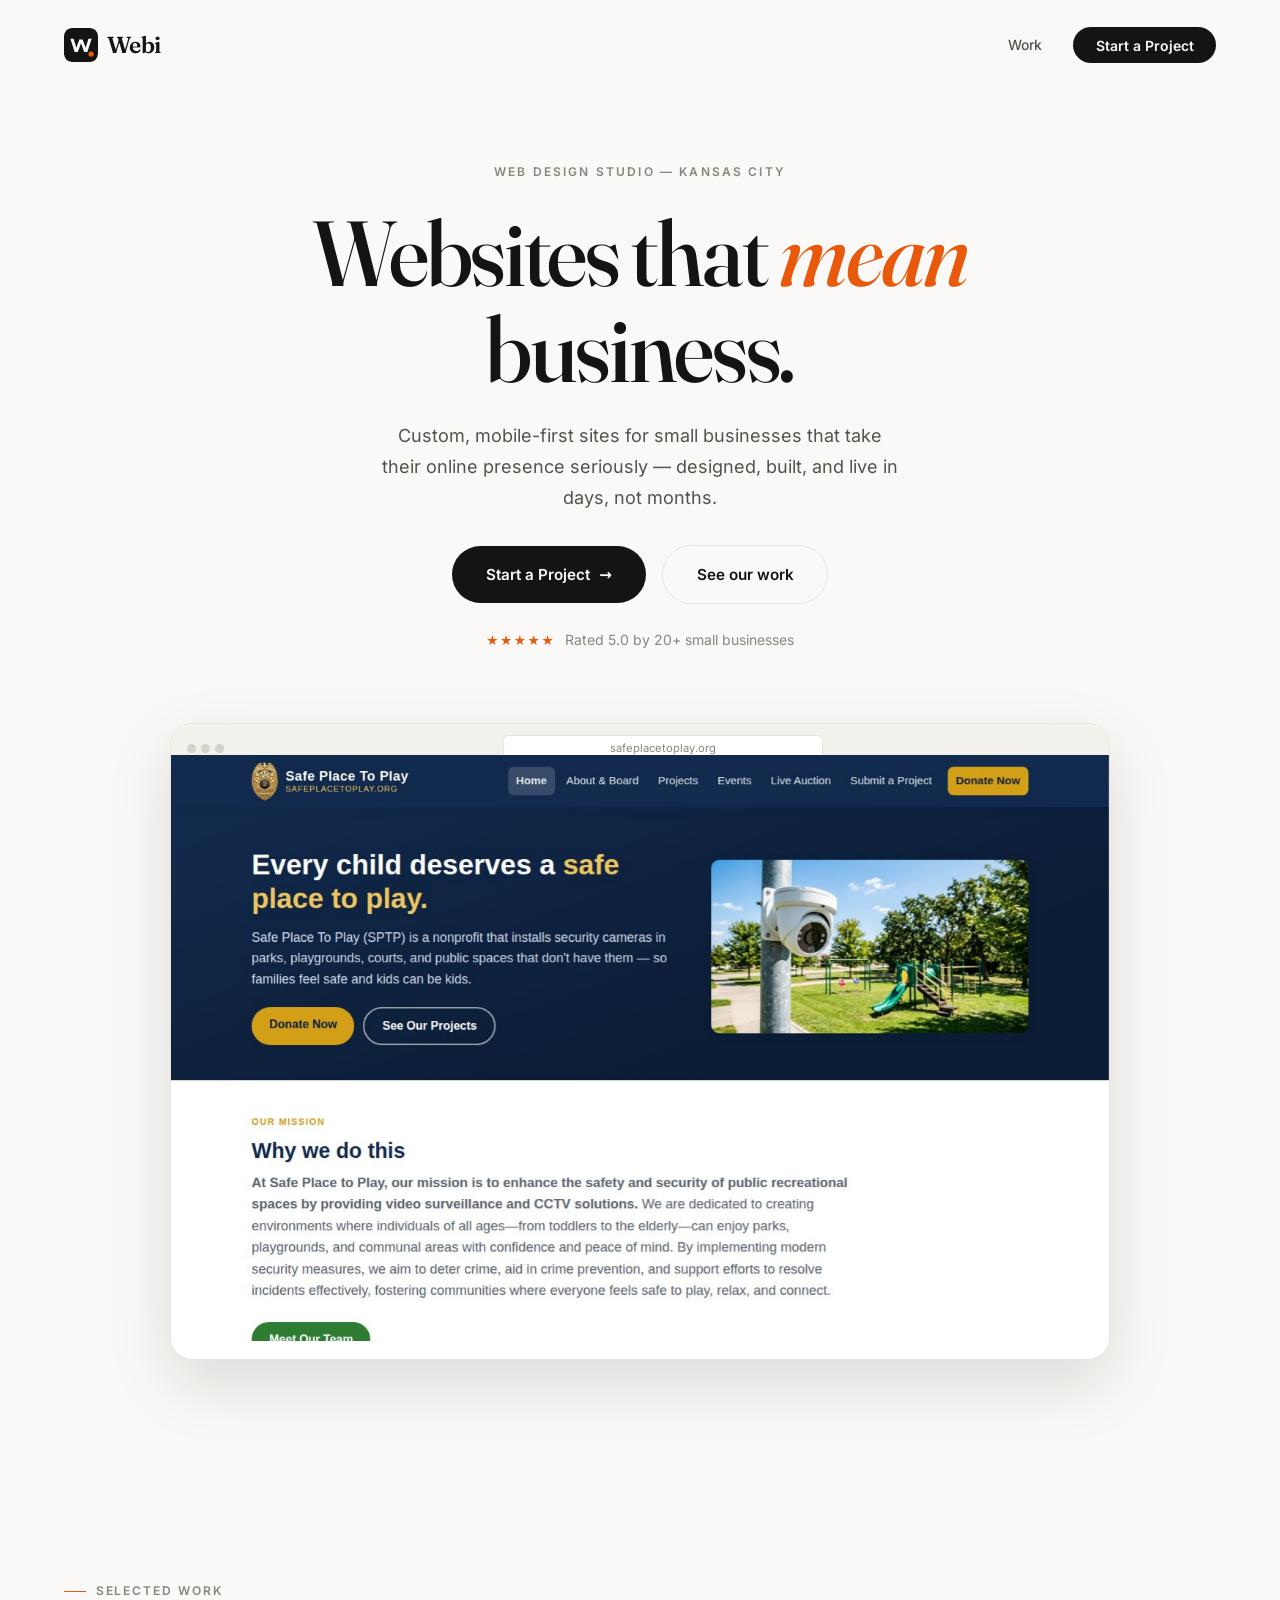
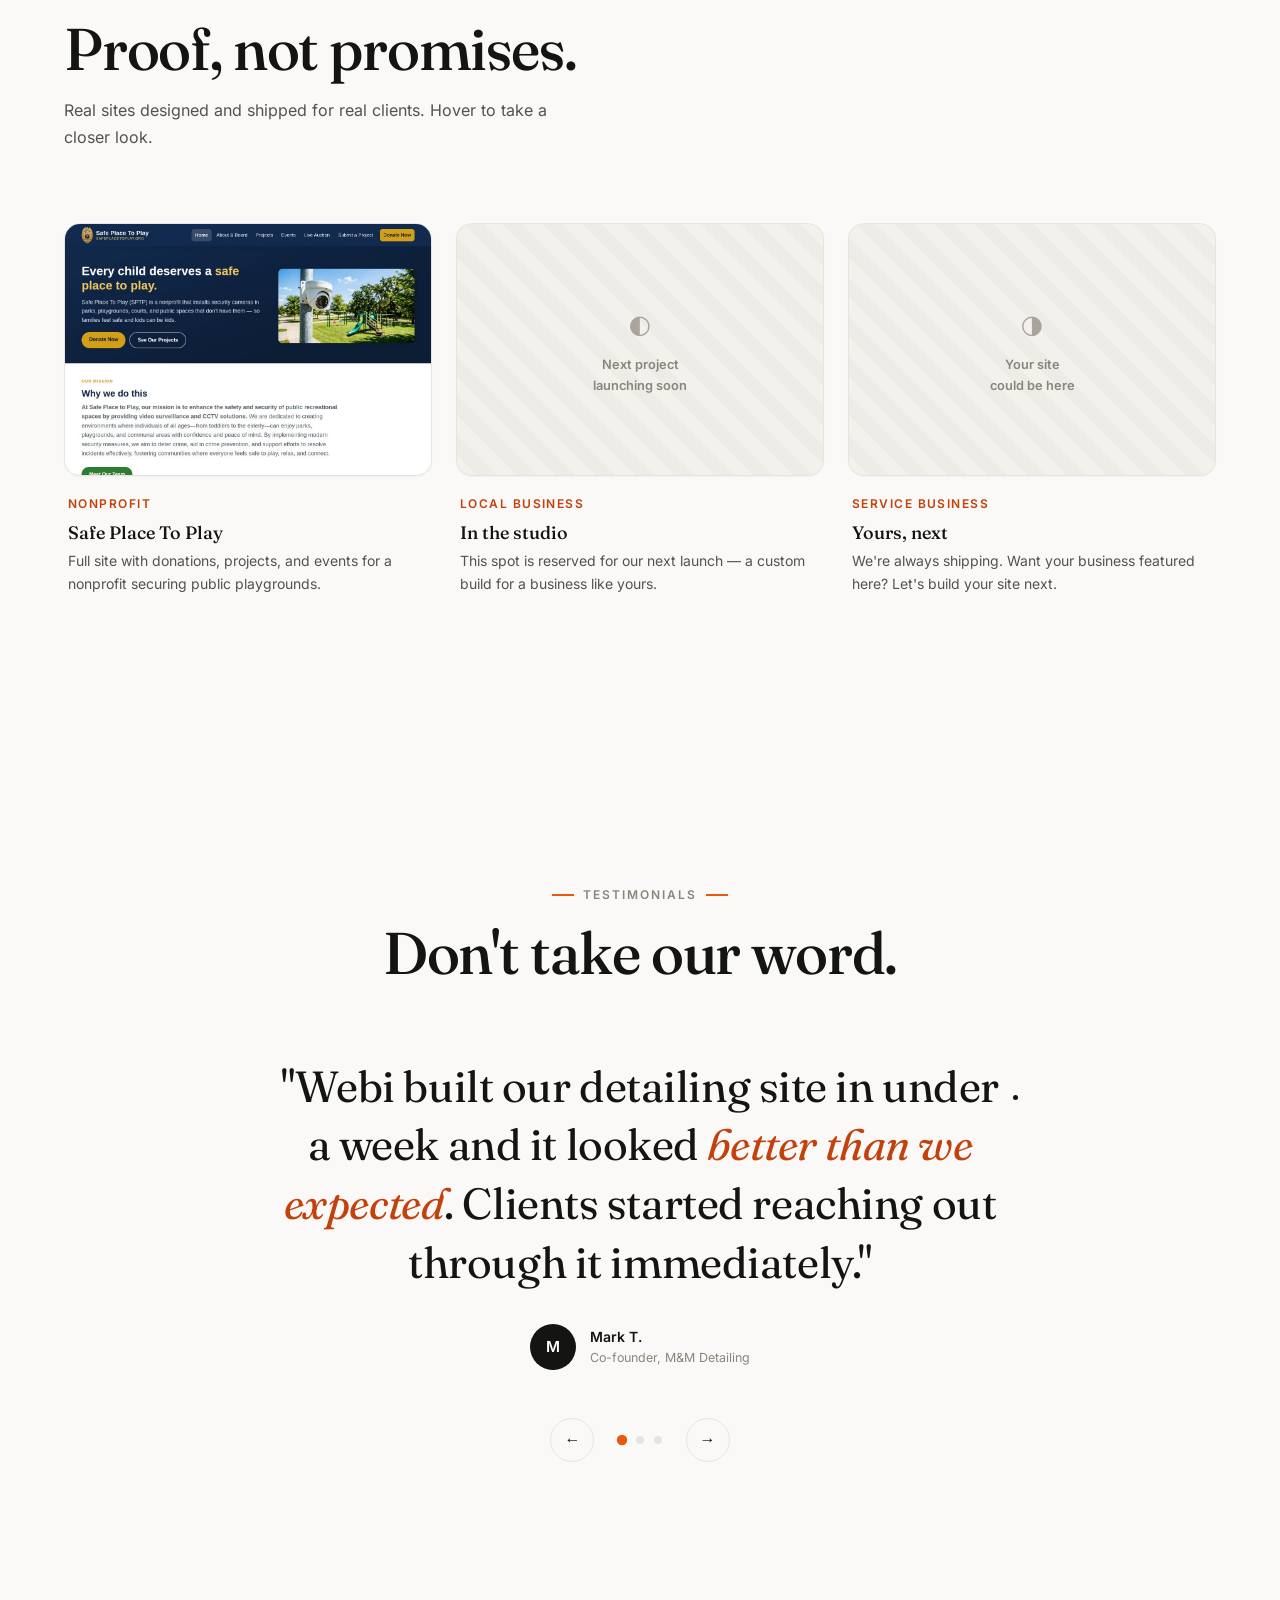
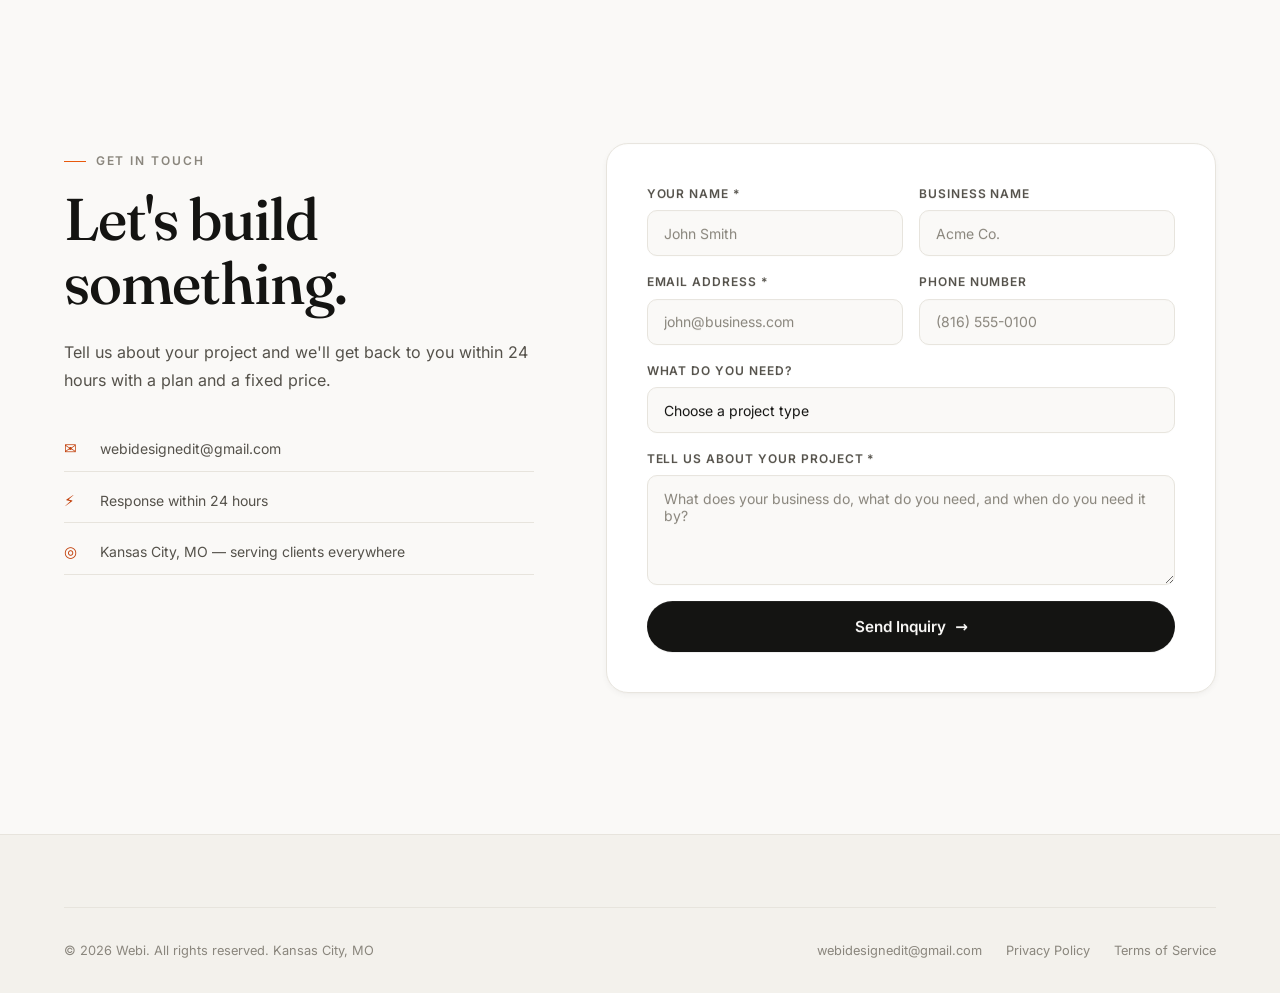
==== commit 7e92acbd: "Slim the site to essentials: hero, work, testimonials, contact Visitors mainly need proof of real wo" ====
--- a/index.html
+++ b/index.html
@@ -58,9 +58,6 @@
   </button>
   <ul class="nav-links" id="nav-links">
     <li><a href="#work">Work</a></li>
-    <li><a href="#services">Services</a></li>
-    <li><a href="#process">Process</a></li>
-    <li><a href="#faq">FAQ</a></li>
     <li><a href="#contact" class="nav-cta magnetic">Start a Project</a></li>
   </ul>
 </nav>
@@ -87,15 +84,6 @@
     </div>
   </div>
 </section>
-
-<!-- SOCIAL PROOF MARQUEE -->
-<div class="marquee-section" aria-label="Clients we've worked with">
-  <p class="marquee-label">Trusted by small businesses like</p>
-  <div class="marquee-track" aria-hidden="true">
-    <span class="marquee-item">Safe Place To Play</span><span class="marquee-item">M&amp;M Detailing</span><span class="marquee-item">Sue's Safe Haven</span><span class="marquee-item">Latte Loves KC</span><span class="marquee-item">Your Business Next</span>
-    <span class="marquee-item">Safe Place To Play</span><span class="marquee-item">M&amp;M Detailing</span><span class="marquee-item">Sue's Safe Haven</span><span class="marquee-item">Latte Loves KC</span><span class="marquee-item">Your Business Next</span>
-  </div>
-</div>
 
 <!-- WORK -->
 <section id="work">
@@ -153,140 +141,6 @@
           <h3 class="work-name">Yours, next</h3>
           <p class="work-desc">We're always shipping. Want your business featured here? Let's build your site next.</p>
         </div>
-      </div>
-    </div>
-  </div>
-</section>
-
-<!-- SERVICES -->
-<section id="services">
-  <div class="wrap">
-    <div class="section-head" data-reveal>
-      <p class="section-tag">What We Do</p>
-      <h2 class="section-title">Everything your site needs. Nothing it doesn't.</h2>
-    </div>
-    <div class="services-grid" data-reveal-group>
-      <div class="service-card" data-reveal>
-        <p class="service-num">01</p>
-        <h3>Custom Web Design</h3>
-        <p>A site designed around your business — no page builders, no bloated templates. Mobile-first, always.</p>
-        <span class="service-arrow" aria-hidden="true">→</span>
-      </div>
-      <div class="service-card" data-reveal>
-        <p class="service-num">02</p>
-        <h3>Site Redesigns</h3>
-        <p>Already have a site that isn't pulling its weight? We rebuild it into something sharp that converts.</p>
-        <span class="service-arrow" aria-hidden="true">→</span>
-      </div>
-      <div class="service-card" data-reveal>
-        <p class="service-num">03</p>
-        <h3>E-Commerce</h3>
-        <p>Sell online with a storefront that's fast, trustworthy, and easy for you to manage day to day.</p>
-        <span class="service-arrow" aria-hidden="true">→</span>
-      </div>
-      <div class="service-card" data-reveal>
-        <p class="service-num">04</p>
-        <h3>Hosting & Care</h3>
-        <p>We'll set you up on fast, free hosting — or manage it for you so you never think about it again.</p>
-        <span class="service-arrow" aria-hidden="true">→</span>
-      </div>
-    </div>
-  </div>
-</section>
-
-<!-- PROCESS -->
-<section id="process">
-  <div class="wrap">
-    <div class="process-layout">
-      <div class="process-sticky">
-        <div class="section-head" data-reveal>
-          <p class="section-tag">How It Works</p>
-          <h2 class="section-title">A process built for speed.</h2>
-          <p class="section-sub">Five steps, zero confusion. Most projects go from first call to live site inside a week.</p>
-        </div>
-        <div class="process-current" aria-hidden="true">
-          <div class="process-current-num" id="process-num">01</div>
-          <div class="process-current-name" id="process-name">Discover</div>
-        </div>
-      </div>
-      <div class="process-steps">
-        <div class="process-step" data-step="01" data-step-name="Discover" data-reveal>
-          <p class="process-step-num">Step 01</p>
-          <h3>Discover</h3>
-          <p>A short call about your business, your goals, and what your site needs to do. You get a real timeline and a fixed price upfront.</p>
-        </div>
-        <div class="process-step" data-step="02" data-step-name="Design" data-reveal>
-          <p class="process-step-num">Step 02</p>
-          <h3>Design</h3>
-          <p>We design your site around your brand and your customers — clean, confident, and built to guide visitors toward contacting you.</p>
-        </div>
-        <div class="process-step" data-step="03" data-step-name="Build" data-reveal>
-          <p class="process-step-num">Step 03</p>
-          <h3>Build</h3>
-          <p>Hand-coded, mobile-first, and fast. No drag-and-drop platforms — just clean work that loads quickly and ranks well.</p>
-        </div>
-        <div class="process-step" data-step="04" data-step-name="Refine" data-reveal>
-          <p class="process-step-num">Step 04</p>
-          <h3>Refine</h3>
-          <p>You review, we revise. We keep going until it’s exactly right — most projects include unlimited revisions within scope.</p>
-        </div>
-        <div class="process-step" data-step="05" data-step-name="Launch" data-reveal>
-          <p class="process-step-num">Step 05</p>
-          <h3>Launch</h3>
-          <p>We take you live, hand over everything, and make sure you own it all — code, domain, the lot. No ongoing fees unless you want them.</p>
-        </div>
-      </div>
-    </div>
-  </div>
-</section>
-
-<!-- STATS -->
-<section id="stats">
-  <div class="stats-grid" data-reveal-group>
-    <div class="stat-item" data-reveal>
-      <div class="stat-num"><span data-count="20">0</span><span class="stat-accent">+</span></div>
-      <div class="stat-label">Sites Delivered</div>
-    </div>
-    <div class="stat-item" data-reveal>
-      <div class="stat-num"><span data-count="100">0</span><span class="stat-accent">%</span></div>
-      <div class="stat-label">Client Satisfaction</div>
-    </div>
-    <div class="stat-item" data-reveal>
-      <div class="stat-num"><span data-count="5">0</span><span class="stat-accent">-day</span></div>
-      <div class="stat-label">Max Turnaround</div>
-    </div>
-    <div class="stat-item" data-reveal>
-      <div class="stat-num"><span data-count="24">0</span><span class="stat-accent">h</span></div>
-      <div class="stat-label">Response Time</div>
-    </div>
-  </div>
-</section>
-
-<!-- ABOUT — editorial split -->
-<section id="about">
-  <div class="wrap">
-    <div class="about-grid">
-      <div class="about-visual" data-reveal>
-        <div class="browser-frame">
-          <div class="browser-bar" aria-hidden="true">
-            <div class="browser-dots"><span></span><span></span><span></span></div>
-            <div class="browser-url">your-business.com</div>
-          </div>
-          <!-- PLACEHOLDER: swap for a screenshot of another site you've built -->
-          <img src="assets/work-placeholder.svg" alt="Preview placeholder for an upcoming Webi project" width="1280" height="800" loading="lazy">
-        </div>
-      </div>
-      <div class="about-text" data-reveal>
-        <div class="section-head">
-          <p class="section-tag">Who We Are</p>
-          <h2 class="section-title">A studio, not a template shop.</h2>
-        </div>
-        <p>Webi is a Kansas City web design studio for small businesses. You talk directly to the person building your site — no account managers, no handoffs, no <strong>template smell</strong>.</p>
-        <ul class="about-points">
-          <li><span class="tick" aria-hidden="true">✓</span><span><strong>Custom built,</strong> every time — designed around your business, not a theme.</span></li>
-          <li><span class="tick" aria-hidden="true">✓</span><span><strong>Mobile-first,</strong> because over half your visitors are on their phone.</span></li>
-          <li><span class="tick" aria-hidden="true">✓</span><span><strong>You own everything</strong> — code, domain, content. No lock-in, no monthly fees.</span></li>
-        </ul>
       </div>
     </div>
   </div>
@@ -334,52 +188,6 @@
   </div>
 </section>
 
-<!-- FAQ -->
-<section id="faq">
-  <div class="wrap">
-    <div class="section-head centered" data-reveal>
-      <p class="section-tag">FAQ</p>
-      <h2 class="section-title">Got questions?</h2>
-    </div>
-    <div class="faq-list" data-reveal>
-      <div class="faq-item">
-        <button class="faq-q" aria-expanded="false">How long does it take? <span class="faq-icon" aria-hidden="true">+</span></button>
-        <div class="faq-a"><div class="faq-a-inner">Most sites are designed, built, and live within 1–5 days from when we have your content, depending on scope. Fast turnaround is one of the main reasons clients choose us.</div></div>
-      </div>
-      <div class="faq-item">
-        <button class="faq-q" aria-expanded="false">How do I pay? <span class="faq-icon" aria-hidden="true">+</span></button>
-        <div class="faq-a"><div class="faq-a-inner">We accept all major cards, PayPal, Cash App, and Venmo. Smaller projects are paid upfront; larger builds are split 50/50 — half to start, half on delivery.</div></div>
-      </div>
-      <div class="faq-item">
-        <button class="faq-q" aria-expanded="false">Do I own my website? <span class="faq-icon" aria-hidden="true">+</span></button>
-        <div class="faq-a"><div class="faq-a-inner">Yes, 100%. Once delivered you own everything — the code, the domain, all of it. There are no ongoing fees from us unless you choose to add hosting support.</div></div>
-      </div>
-      <div class="faq-item">
-        <button class="faq-q" aria-expanded="false">How many revisions do I get? <span class="faq-icon" aria-hidden="true">+</span></button>
-        <div class="faq-a"><div class="faq-a-inner">Every project includes revision rounds, and most include unlimited revisions within the agreed scope. We won’t stop until it’s exactly what you envisioned.</div></div>
-      </div>
-      <div class="faq-item">
-        <button class="faq-q" aria-expanded="false">Do you host the website? <span class="faq-icon" aria-hidden="true">+</span></button>
-        <div class="faq-a"><div class="faq-a-inner">We don't host by default but we'll help you set up free hosting on GitHub Pages or Netlify. We can also manage hosting for you as an add-on service.</div></div>
-      </div>
-      <div class="faq-item">
-        <button class="faq-q" aria-expanded="false">What if I don't have content ready? <span class="faq-icon" aria-hidden="true">+</span></button>
-        <div class="faq-a"><div class="faq-a-inner">No problem. We can write basic copy for your site as part of the project. Just tell us about your business and we'll handle the words.</div></div>
-      </div>
-    </div>
-  </div>
-</section>
-
-<!-- CTA BAND -->
-<section id="cta-band">
-  <div class="cta-glow" aria-hidden="true"></div>
-  <div class="cta-inner" data-reveal>
-    <h2 class="cta-title" data-split>Your competitors have websites. <em>Yours should win.</em></h2>
-    <p class="cta-sub">Tell us about your business today — your site could be live before next week.</p>
-    <a href="#contact" class="btn-primary btn-on-dark magnetic">Start Your Project <span class="btn-arrow" aria-hidden="true">→</span></a>
-  </div>
-</section>
-
 <!-- CONTACT -->
 <section id="contact">
   <div class="contact-grid">
@@ -450,37 +258,10 @@
 
 <footer>
   <div class="footer-inner">
-    <div class="footer-grid" data-reveal>
-      <div class="footer-brand">
-        <a href="#" class="footer-logo-wrap" aria-label="Webi — back to top">
-          <img src="assets/favicon.svg" alt="" class="footer-logo-icon" width="26" height="26">
-          <span class="footer-logo-text">Webi</span>
-        </a>
-        <p>A Kansas City web design studio building custom, mobile-first websites for small businesses.</p>
-      </div>
-      <div class="footer-col">
-        <h4>Services</h4>
-        <a href="#services">Custom Web Design</a>
-        <a href="#services">Site Redesigns</a>
-        <a href="#services">E-Commerce</a>
-        <a href="#services">Hosting &amp; Care</a>
-      </div>
-      <div class="footer-col">
-        <h4>Studio</h4>
-        <a href="#work">Work</a>
-        <a href="#process">Process</a>
-        <a href="#testimonials">Testimonials</a>
-      </div>
-      <div class="footer-col">
-        <h4>Contact</h4>
-        <a href="mailto:webidesignedit@gmail.com">webidesignedit@gmail.com</a>
-        <a href="#contact">Start a Project</a>
-        <a href="#faq">FAQ</a>
-      </div>
-    </div>
     <div class="footer-bottom">
       <p>© 2026 Webi. All rights reserved. Kansas City, MO</p>
       <div class="footer-bottom-links">
+        <a href="mailto:webidesignedit@gmail.com">webidesignedit@gmail.com</a>
         <a href="privacy.html">Privacy Policy</a>
         <a href="terms.html">Terms of Service</a>
       </div>
